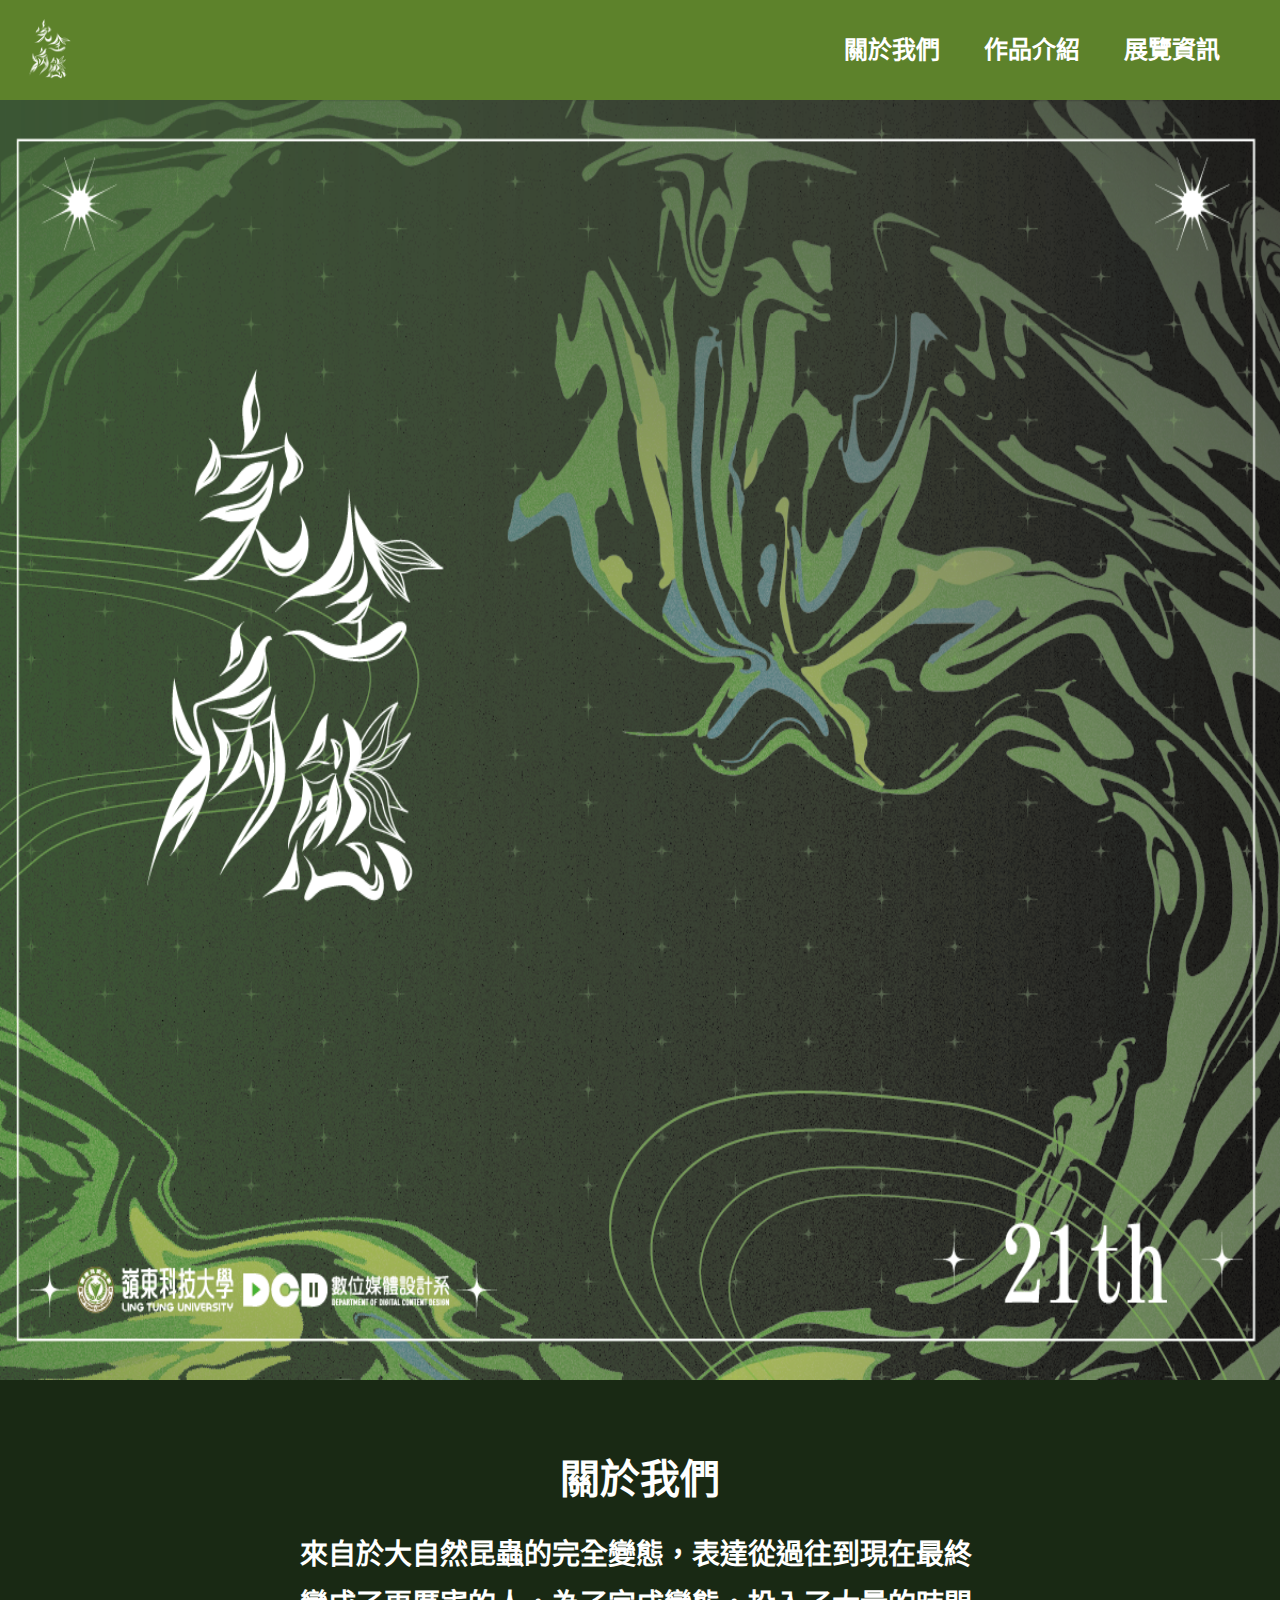
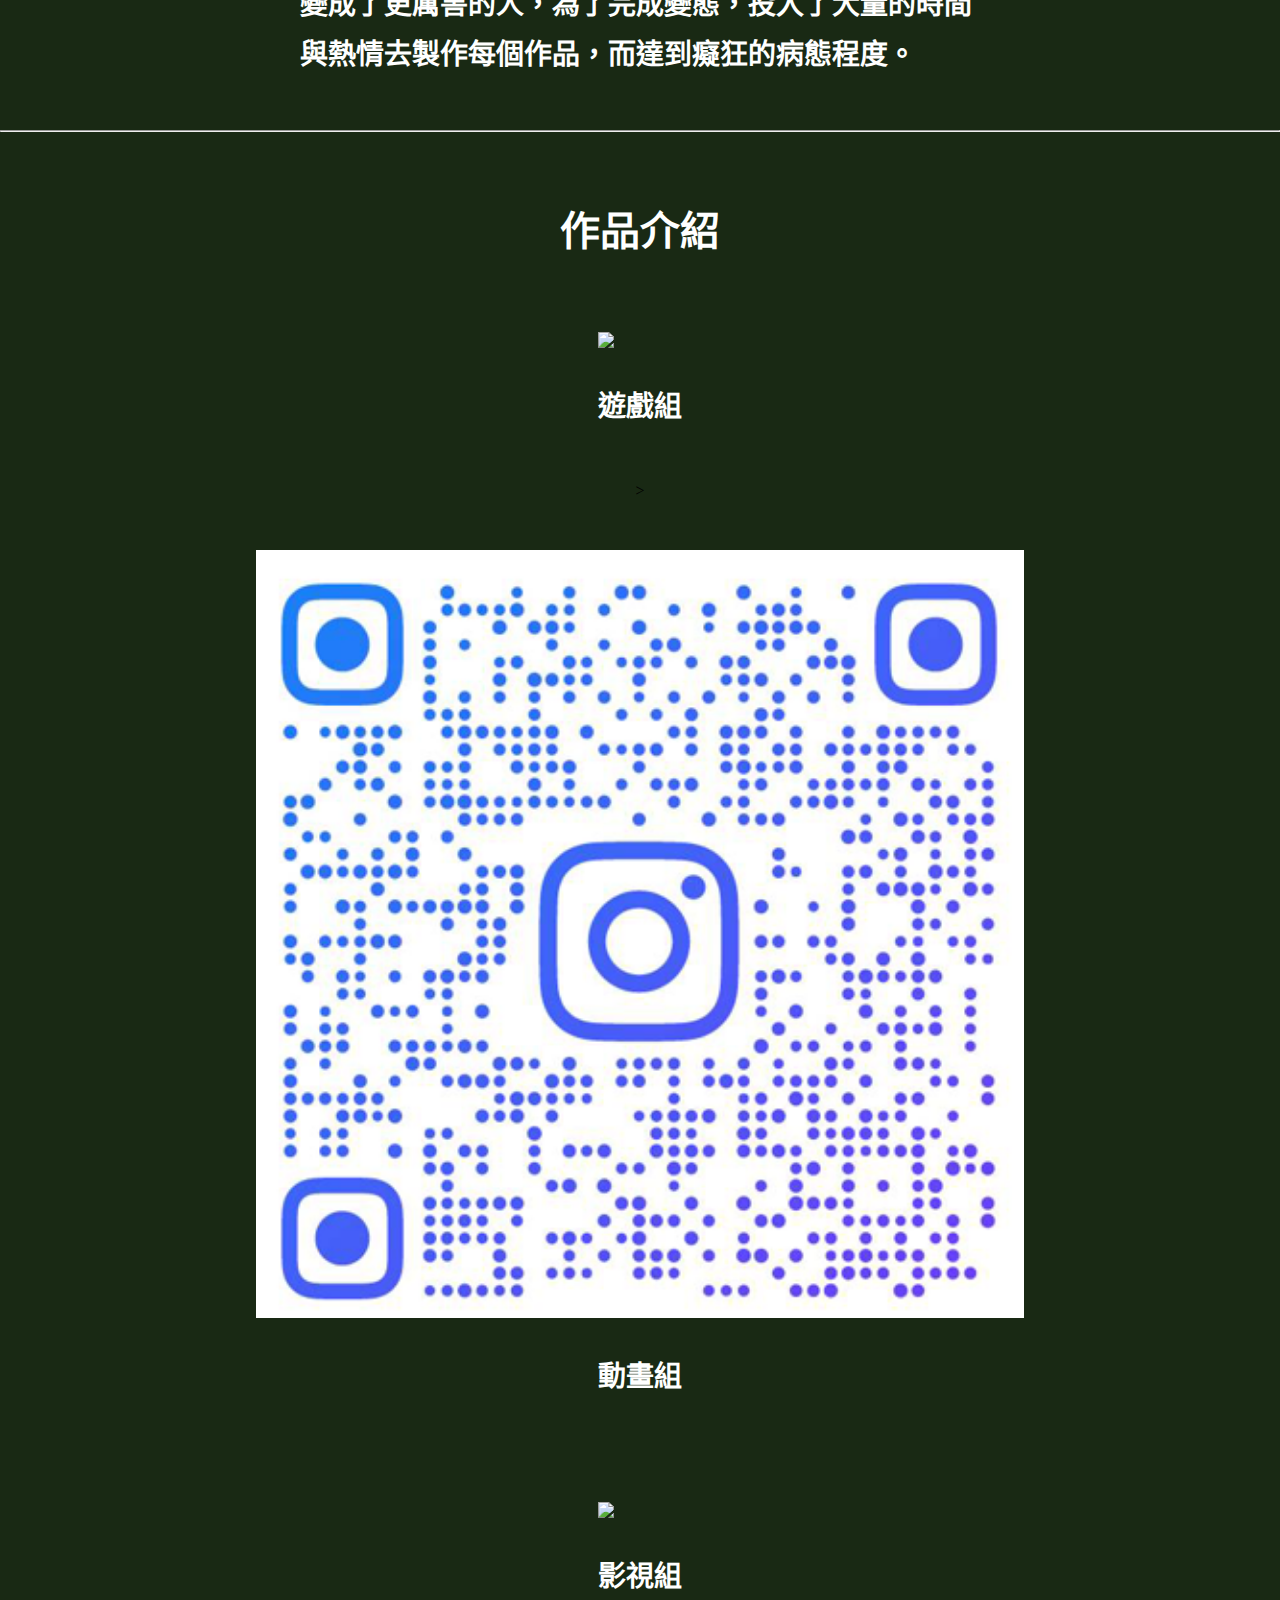
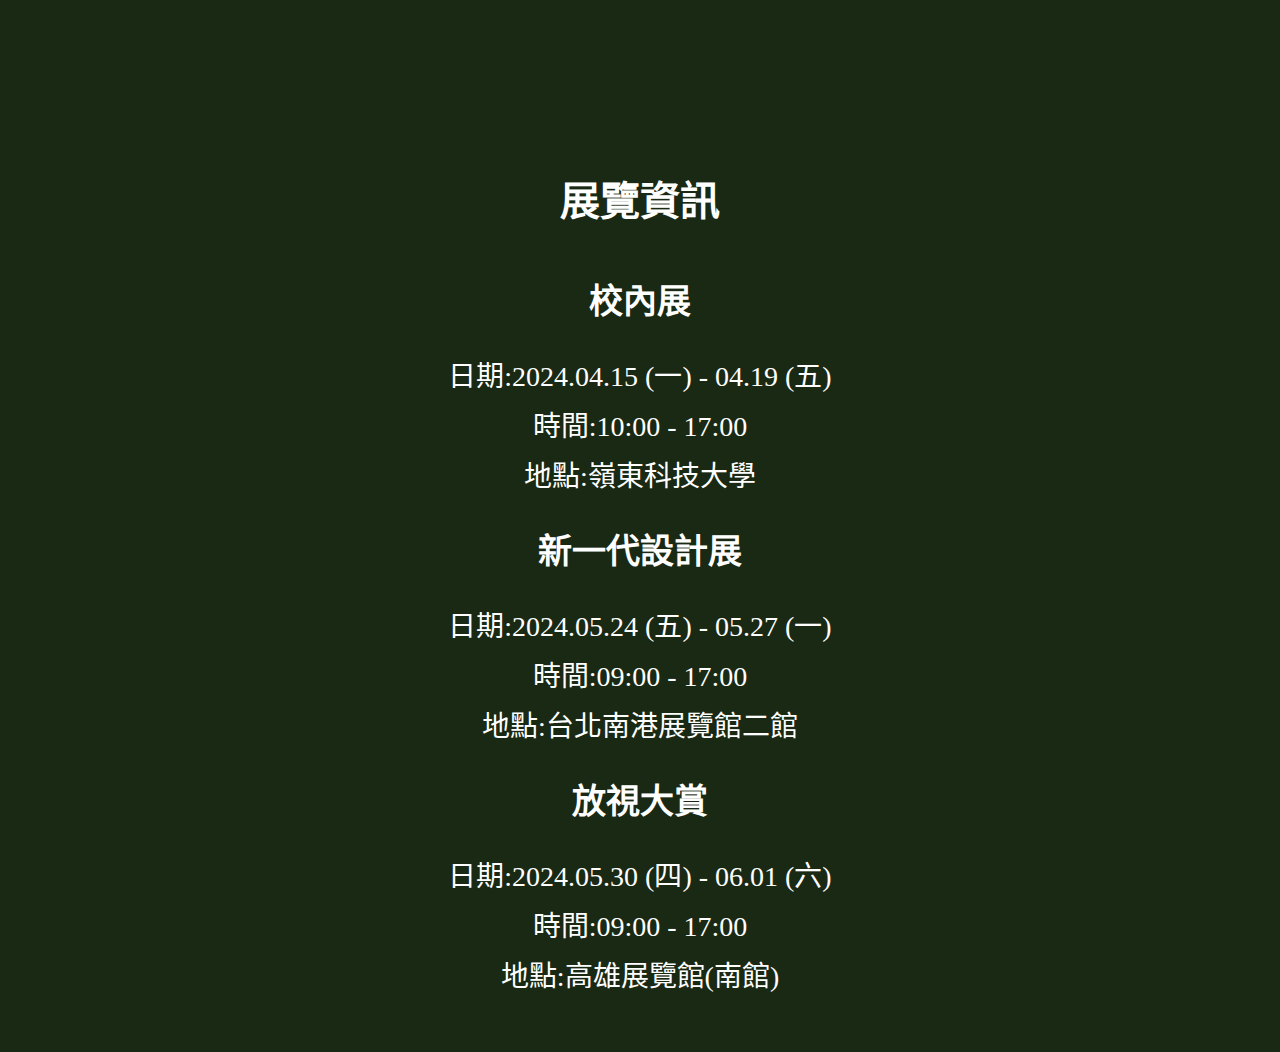
==== index.html @ 4c822177 "Add files via upload" ====
<!DOCTYPE html>
<html lang="zh-TW">
<head>
    <meta charset="UTF-8">
    <meta name="viewport" content="width=device-width, initial-scale=1.0">
    <title>完全病態</title>
    <link rel="stylesheet" href="style.css">
</head>

<body>
    <header>
        <button class="menu">&#9776;</button>
    <h1><img src="image/LOGO.png"></h1>
    <ul>
        <li><a href="#"><b>關於我們</b></a></li>
        <li><a href="#"><b>作品介紹</b></a></li>
        <li><a href="#"><b>展覽資訊</b></a></li>
    </ul>
    </header>

    <main>  
    <div class="title"></div>

    <section class="about">
    <h2>關於我們</h2>
    <p><b>來自於大自然昆蟲的完全變態，表達從過往到現在最終變成了更厲害的人，為了完成變態，投入了大量的時間與熱情去製作每個作品，而達到癡狂的病態程度。</b></p>
    </section>

    <hr/>

    <section class="portfolio">
        <h2>作品介紹</h2>
        <div>
            <img src="image/遊戲組/遊戲組-ㄨㄚˊ-水之旅/主視覺.png" width="768" />
            <p><b>遊戲組</b></p>
        </div>>
        
        <div>
            <img src="image/動畫組/動畫組-圓-線Klein/QR.png" width="768"/>
            <p><b>動畫組</b></p>
        </div>
       
        <div>
            <img src="image/影視組/影視組 離別沒有吉時/海報.jpg" width="768"/>
            <p><b>影視組</b></p>
        </div>
    </section>
<!--
    <section class="game">
        <h3>遊戲組</h3>

        <section>
        <img src="" width="768" alt="水之旅"/>

            <p><b>水除了以氣體形式存在於大氣中，液體和固體形式占據了地面70-75%的組成部分，水也是任何有生命的生物或植物所需要的重要資源，並且型態千變萬化，能變成氣態、液態、固態，而我們從中發現遊戲的發想。</b></p>

            <p><b>指導老師：劉欽豪老師</b></p>
            <p><b>團隊成員：</b></p>
            <p><b>組長：林亭萱（企劃）</b></p>
            <p><b>組員：黃珮芳（主美術）、林玉茹（副美術）、施旻翰（企劃）、劉彥廷（主程式）、葉佳彥（副程式）</b></p>

        </section>
            
        <section>
            <img src="" width="768" alt="TraceBack"/>

            <p><b>急診室醫生在某天意外死亡，靈魂來到了冥府，在看到冥府不成文的規定後打算和小精靈一同造反，天王們利用聲望之力幻化成痛苦記憶裡的主謀來與他戰鬥，在這期間見證了他戰勝生前令他痛苦的回憶，一步一步成為音樂神。</b></p>

            <p><b>指導老師：巫俊采老師</b></p>
            <p><b>團隊成員：</b></p>
            <p><b>組長：李芝璇（選單程式、劇情撰寫）</b></p>
            <p><b>組員：張馨予（關卡程式）、江欣諭（角色美術、動畫分鏡、劇情修改）、許博雯（UI 設計、場景設計）、陳佳禎（LOGO、動畫分鏡、漫畫設計）、黃冠綸（音樂發想與設計）</b></p>
        </section>
        <section>
            <img src="" width="768" alt="STAR DRIFT"/>

            <p><b>古神在預言了天幻星系將與裂空星系相遇並碰撞結合，為此派遣星星使者各鎮守三顆形成氣泡雲的寶石。然而，預言之日來臨時，一股來自裂空星系的未知力量導致計畫脫軌，寶石失散各地，造成氣泡雲瓦解，天幻星系暴露在無法適應的暗射線下，生態受到汙染及影響，而背負使命的法瑪，開始了探索的旅程。</b></p>

            <p><b>指導老師：吳柏瀧老師</b></p>
            <p><b>團隊成員：</b></p>
            <p><b>組長：游婷翊（企劃）</b></p>
            <p><b>組員：康庭維（美術）、袁宜茜（主程式）、洪語襄（副程式）、陳建璋（音樂）、賴哲弘（動畫）</b></p>
        </section>

        <section>
            <img src="" width="768" alt="淨旅"/>

            <p><b>地球在經歷數個文明毀滅後，擁有與靈和大自然緊繫的「傾聽者」誕生了，因能感知到舊時代遺留的徬徨靈魂，背負起引導生命回到該有軌道的使命，他們將踏上圓滿未完心願的旅程。</b></p>

            <p><b>指導老師：吳柏瀧老師</b></p>
            <p><b>團隊成員：</b></p>
            <p><b>組長：林喨瑩（企劃、副程式）</b></p>
            <p><b>組員：邱郁婷（主美術）、林婉茜（副美術）、徐卉菱（主程式）、王虹惟（美術）、陸子欣（美術）</b></p>
        </section>

        <section>
            <img src="" width="768" alt="絕種危機"/>

            <p><b>《絕種危機》以VR為載體讓，您身臨其境地成為一位台灣保育員。穿越台灣的原始森林，追蹤野放的黑熊、解救動物、清除陷阱。在挑戰中體會野生動物的生存之旅，用相機紀錄動物，希望能激發玩家為野生動物出一份心力。</b></p>

            <p><b>指導老師：巫俊采老師</b></p>
            <p><b>團隊成員：</b></p>
            <p><b>組長：蔡佩妤（企劃）</b></p>
            <p><b>組員：郭岱昀（3D動畫建模）、楊士弦（3D動畫建模）賴冠佐（2D美術）、張育誠（程式）、楊珮瑄（光影聲音效果）</b></p>          
        </section>

        <section>
            <img src="" width="768" alt="我要成為頂級冒險者"/>

            <p><b>人與魔物共同生存在這充滿魔法和冒險的世界中，而一位新手冒險者──保羅正朝著頂級冒險者的目標前進！一路上他將邂逅各種夥伴，是敵？是友？只要你也有一顆熱衷冒險的心，就加入我們吧！</b></p>

            <p><b>指導老師：吳柏瀧老師</b></p>
            <p><b>團隊成員：</b></p>
            <p><b>林子揚、曾鈞鴻、楊凱、莊俊彥、黃筱瑄</b></p>  
        </section>

        <section>
            <img src="" width="768" alt="魔靈騎士"/>

            <p><b>以大量擊殺小怪養成角色的玩法用我們的橫向2D像素風格來呈現，讓玩家享受爽快割草的感覺。</b></p>

            <p><b>指導老師：巫俊采老師</b></p>
            <p><b>團隊成員：</b></p>
            <p><b>林劭儒、蔡欣妤、陳珮珊、陳昱辰、鄭敬諺</b></p>  
        </section>

        <section>
            <img src="" width="768" alt="夢魘綠野"/>

            <p><b>桃樂絲與她的夥伴們歷經了千辛萬苦，互相扶持與鼓勵，收穫了辛苦的汗水與寶貴的友誼。但萬一翡翠城的法師是個騙徒？願望的黃金路成為無盡循環，充滿回憶的地方成為相殘的主戰場。誰能親手得到最後的願望？誰又會死於曾經的同伴之手？</b></p>

            <p><b>指導老師：彭慶東老師</b></p>
            <p><b>團隊成員：</b></p>
            <p><b>詹晴雯、吳靜怡、王翔雲、吳馨庭、王靖喬、吳悅菱</b></p>  
        </section>

        <section>
            <img src="" width="768" alt="Cat Dungeon"/>

            <p><b>以貓咪為主角，地下城為故事背景的Boss Rush遊戲。</b></p>

            <p><b>指導老師：吳柏瀧老師、蘇禧鑫老師</b></p>
            <p><b>團隊成員：</b></p>
            <p><b>組長：賴彩浠</b></p>  
            <p><b>組員：蔡宜蓁、楊硯勻</b></p>
        </section>

        <section>
            <img src="" width="768" alt="流星"/>

            <p><b>你將扮演一個暱稱星河的有名直播主，結束直播出門買宵夜時卻在路上失去了意識。醒來就到了一個跟自己的房間很相似的地方，你出了房間後發現這是一個無人的大宅。但他的主人只是暫時不在，你需要在主人回來前找到方法逃出，不然 ...... 會發生什麼呢？</b></p>

            <p><b>指導老師：吳柏瀧老師</b></p>
            <p><b>團隊成員：</b></p>
            <p><b>鄭雨晏、張之凡、廖育萱、陳盈慈、劉佾函、花思羽</b></p>
        </section>
    </section>

    <section class="animation">
        <h3>動畫組</h3>

        <section>
            <img src="" width="768" alt="Play again?"/>

            <p><b>在現代，許多人都沈迷於網路，人們大多會選擇用網路上的美好，來逃避在現實中的痛苦。我們創作這故事目的是想表達為何人會網路成癮？以及讓觀眾們想想如果自己是主角們其中㇐人的話，會選擇留在網路世界上嗎？還是會選擇回去面對現實？</b></p>
 
            <p><b>指導老師：吳崇榮老師</b></p>
            <p><b>團隊成員：</b></p>
            <p><b>組長：宋怡萱</b></p>
            <p><b>組員：閻景頤、張琇婷、陳卉祐、周思萍、葉佩宣</b></p>   
        </section>

        <section>
            <img src="" width="768" alt="星與雨的奇蹟之夜"/>
        </section>
        <section>
            <img src="" width="768" alt="線"/>

            <p><b>極致追求駕馭某件事情到達極限、到達極致，或者是被極端化的性質或狀態，不然就是極端的措施或主見以極簡抽象表達物體最原始之線條。動畫也能用另外的形式表達藝術，不再是拘束於劇情說故事，畫風也能呈現故事，專注於創造主題核心身分。</b></p>

            <p><b>指導老師：劉欽豪老師</b></p>
            <p><b>團隊成員：</b></p>
            <p><b>組長：連宇陽</b></p>
            <p><b>組員：夏昱羚、謝凱婷、蔡欣妤、何怡萱</b></p>
        </section>

        <section>
            <img src="" width="768" alt="囚偶"/>

            <p><b>有好歉 have well and sorry先求有 再求好 最後再道歉</b></p>
 
            <p><b>指導老師：楊欣儒老師</b></p>
            <p><b>團隊成員：</b></p>
            <p><b>張嘉云、林宸卉、章芯誼、陳志佑</b></p>
        </section>

        <section>
            <img src="" width="768" alt="紅心馬戲團"/>

            <p><b>《紅心馬戲團》敘述卡蘿初次表演失敗，卻透過神秘VR眼鏡找回勇氣，重返馬戲團舞台。她在虛擬世界中克服內心的恐懼，完成高難度的表演，最終發現紅心兔竟是她自己。這感動人心的故事描繪了勇氣、自信和追夢的旅程。</b></p>
  
            <p><b>指導老師：陳子雲老師</b></p>
            <p><b>團隊成員：</b></p>
            <p><b>黃新惠、黃芫慧、黃玟瑞、林宜臻、陳予捷、劉品萱</b></p>   
        </section>
        
        <section>
            <img src="" width="768" alt="FLOAT"/>

            <p><b>浮動的夢想，可以是指引也可以是牽絆。當那名為夢想的氣球突破天際時，安全降落與灑脫翱翔卻成了人生中重大的選擇題。</b></p>

            <p><b>指導老師：吳崇榮老師</b></p>
            <p><b>團隊成員：</b></p>
            <p><b>組長：賴品綸</b></p>
            <p><b>組員：林詩雅、陳佳霈、李芯绮、王偉宸、蔡佳珉</b></p>   
        </section>

        <section>
            <img src="" width="768" alt="RE_PLACE"/>

            <p><b>我們是吉飛狗跳動畫工作室吉娃娃代表永不畏懼故事描繪出家庭暴力中，仿生人試圖插手幫助人類，但未成功而釀出災難，最終卻因非人類的身分，而被大眾誤會為事件主導者探討如家庭暴力、人工智慧倫理、人類情感等主題。</b></p>
  
            <p><b>指導老師：廖偉智老師</b></p>
            <p><b>團隊成員：</b></p>
            <p><b>陳品妘、李家誠、張景翔、謝佳鴻、張子謙</b></p>   
        </section>

        <section>
            <img src="" width="768" alt="夜朦朧"/>

            <p><b>心思細膩敏感的少女，因為家庭頻繁爭吵變得孤癖，害怕與人交流也害怕對他人造成困擾越來越常放空思緒及厭惡自己，沒有人可傾訴卻壓抑的她只有一隻自己看得到的小兔子無聲陪伴，某天在情緒累積下終於承受不住了……</b></p>

            <p><b>指導老師：黃冠瑋老師</b></p>
            <p><b>團隊成員：</b></p>
            <p><b>組長：洪玉婷</b></p>
            <p><b>組員：李蒨蓉、蔡嘉芸</b></p>   
        </section>

        <section>
            <img src="" width="768" alt="願之神社"/>

            <p><b>這次專題中我們創造了一個屬於我們自己的虛擬角色名叫「新輝」，我們會將新輝的背景故事以3D動畫的方式呈現，也會在youtube平台上開設直播，如果有興趣也歡迎追蹤我們的IG與yt。</b></p>
 
            <p><b>指導老師：周玄祥老師、廖偉智老師</b></p>
            <p><b>團隊成員：</b></p>
            <p><b>賴姵蓉、賴癸坊、郭乃瑜、蕭翔逸、林庭煒</b></p>   
        </section>
    </section>

    <section class="movie">
        <h3>影視組</h3>

        <section>
            <img src="" width="768" alt="離別沒有吉時"/>

            <p><b>明清久違的回老家辦事，家人卻對明清不理不睬，好似根本看不見明清；疑惑中的明清這才發現家中正在舉辦自己的葬禮......明清會說些什麼?在離開前還能做點什麼?又該怎麼做才算是好好的說再見呢？</b></p>
  
            <p><b>指導老師：洪瑞陽老師</b></p>
            <p><b>團隊成員：</b></p>
            <p><b>黎九麟（導演）、王莉庭（製片）、盧柏廷（攝影）、魏子翰（燈光）、蔡沛凌（美術）、鄭羽芹（剪輯）</b></p>
        </section>

        <section>
            <img src="" width="768" alt="記憶謊言"/>

            <p><b>人的記憶如謊言般諷刺，隨時都能夠被他人的幾句話而被竄改，夢境也是，你所看到的夢境，真的是實的?還是 一切都是虛構?</b></p>
  
            <p><b>指導老師：林世勇老師</b></p>
            <p><b>團隊成員：</b></p>
            <p><b>莊翌柔（導演）、林玟嫺（總製片）、吳貴彬（燈光）、邢宸宇（美術）、樊嘉寶（剪接，現場製片）</b></p>
        </section>

        <section>
            <img src="" width="768" alt="泥沼"/>

            <p><b>主角瑞銘在面臨到自己的阿嬤被詐騙後，不理解的他為了幫阿嬤善後，意外的加入到一份高薪的工作，但隨著工作的深入，卻發現這份工作與家裡的狀況好像似曾相似...</b></p>

            <p><b>指導老師：洪瑞陽老師</b></p>
            <p><b>團隊成員：</b></p>
            <p><b>黃登緯（導演）、林俊憲（場記）、周宜楹（製片）、陳宜萱（製片助理）</b></p>
        </section>

        <section>
            <img src="" width="768" alt="逃避的爛人"/>

            <p><b>大家都有遇過爛人吧？身邊都有那幾顆老鼠屎，最可惡的是還沒辦法拿他們怎樣，因為他們總是避著問題不談，正大光明地生活著。正因為組上真的發生過這種鳥事，決定做一首mv來好好譴責這種「逃避的爛人」，也誠摯地歡迎大家一起跟我們狂歡！</b></p>

            <p><b>指導老師：林世勇老師</b></p>
            <p><b>團隊成員：</b></p>
            <p><b>高雅鈊（企劃、導演、剪輯調光後製）、高京翎（總務、妝髮接洽、服裝設計、粉專經營）、黃筱菁（總務、海報logo設計、周邊設計）、劉芫菁（字幕特效）、楊賀麟（編舞、廠商接洽、周邊設計）、徐凡崴（字幕特效）</b></p>
        </section>

        <section>
            <img src="" width="768" alt="懷戀"/>

            <p><b>過去是如此令人著迷，有人懷念過去，為了留下回憶，”舊物”產業也油然而生。本片採訪從事舊物相關產業的人，聚焦於他們從收藏到今日他們的事業，也同時簡要介紹跳蚤市場與舊物市集的故事。</b></p>
 
            <p><b>指導老師：靳鐵章老師</b></p>
            <p><b>團隊成員：</b></p>
            <p><b>尹修倫:總體製作(訪剛、攝影、剪輯等)</b></p>
        </section>

        <section>
            <img src="" width="768" alt="好想"/>

            <p><b>在相同的臉上，有著不曾相似的風霜。 是否，訴說著相逢何必曾相識？ 好想，因為未曾有過這樣般的悸動 總是，浪打空城寂寞回 何必，月光照應單影相對 只好，黎明再相見。</b></p>
 
            <p><b>指導老師：黃冠瑋老師</b></p>
            <p><b>團隊成員：</b></p>
            <p><b>李建明（導演）、王晨蘐（製片）、賈宗緯（製片助理）、周孟澤（後製/現場場記、音樂設計）、許綵蘭（美術）</b></p>
        </section>
    
    </section>
-->
    <section class = "info">
    <h2>展覽資訊</h2>

    <div>
        <h3>校內展</h3>
        <p>日期:2024.04.15 (一) - 04.19 (五)</p>
        <p>時間:10:00 - 17:00</p>
        <p>地點:嶺東科技大學</p>
    </div>

    <div>
        <h3>新一代設計展</h3>
        <p>日期:2024.05.24 (五) - 05.27 (一)</p>
        <p>時間:09:00 - 17:00</p>
        <p>地點:台北南港展覽館二館</p>
    </div> 
    
    <div>
        <h3>放視大賞</h3>
        <p>日期:2024.05.30 (四) - 06.01 (六)</p>
        <p>時間:09:00 - 17:00</p>
        <p>地點:高雄展覽館(南館)</p>
    </div>


    </section>
    </main>

    <footer>

    </footer>
</body>
</html>
---- style.css ----
*{
    margin: 0;
}

header{
    background-color: rgb(93, 130, 43);
    height: 100px;
    width: 100%;
    position: fixed;
}
.menu{
    display: none;
}
h1{
    position: absolute;
    background-image: url(image/LOGO.png);
    background-size:contain;
    background-repeat: no-repeat;
    height: 100px;
    width: 100px;
    text-indent: -999px;
}
header ul{
    position: absolute;
    right: 40px;
    line-height: 100px;
}
header li{
    display: inline;
    margin: 20px;
    font-size: 24px;
}
/*導覽列的連結*/
header a{
    text-decoration: none;
}
/*所有文字*/
h2, h3, p , header b{
    color: white;
}
/*所有標題*/
h2, h3{
    display: flex;
    justify-content: center;
    line-height: 100px;
}
h2{
    font-size: 40px;
}
h3{
    font-size: 34px;
}
p{
    font-size: 28px;
    display: flex;
    justify-content: center;
    line-height: 50px;
}

main{
    background-color: rgb(25, 41, 20);
    padding: 100px 0px 0px 0px;
}
.title{
    width: 100%;
    height: 100vw;
    background-image: url(image/Title.png);
    background-repeat: no-repeat;
    background-size: 100% 100%;
}
.about, .portfolio, .portfolio div, .game, .animation, .movie, .info{
    padding: 50px 0px;
}
.about p{
    padding: 0px 300px;
}
.portfolio img{
    padding: 0px 0px 30px 0px; 
}

.game, .animation, .movie{
    padding: 0px 150px;
}
.game section, .animation section, .movie section, .portfolio{
    display: flex;
    flex-direction: column;
    align-items: center;
}

.game section, .animation section, .movie section{
    background-color: rgb(189, 189, 189);
    border-radius: 30px;
    padding: 30px;
    margin: 30px;
}
.game p, .animation p, .movie p{
    color: black;
}
.info div{
    display: flex;
    flex-direction: column;
    align-items: center;
}

@media screen and (max-width: 600px) {
   
    header{
        height: 80px;
    }
   
    .menu{
        display: inline;
        background-color: transparent;
        color: white;
        font-size: 35px;
        border: none;
        height: 80px;
        width: 180vw;
    }
    h1{
        height: 80px;
        width: 80px;
        top: -5px;
    }
    header ul{
        display: none;
    }
    h2{
        font-size: 32px;
    }
    h3{
        font-size: 26px;
    }
    p{
        font-size: 20px;
        line-height: 30px;
    }
    main{
        padding: 80px 0px 0px 0px;
    }
    .about p{
        padding: 0px 30px;
    }
    .portfolio img{
        width: 250px;
        padding: 0px 10px;   
    }
    .game, .animation, .movie{
        padding: 0px 10px;
    }
}
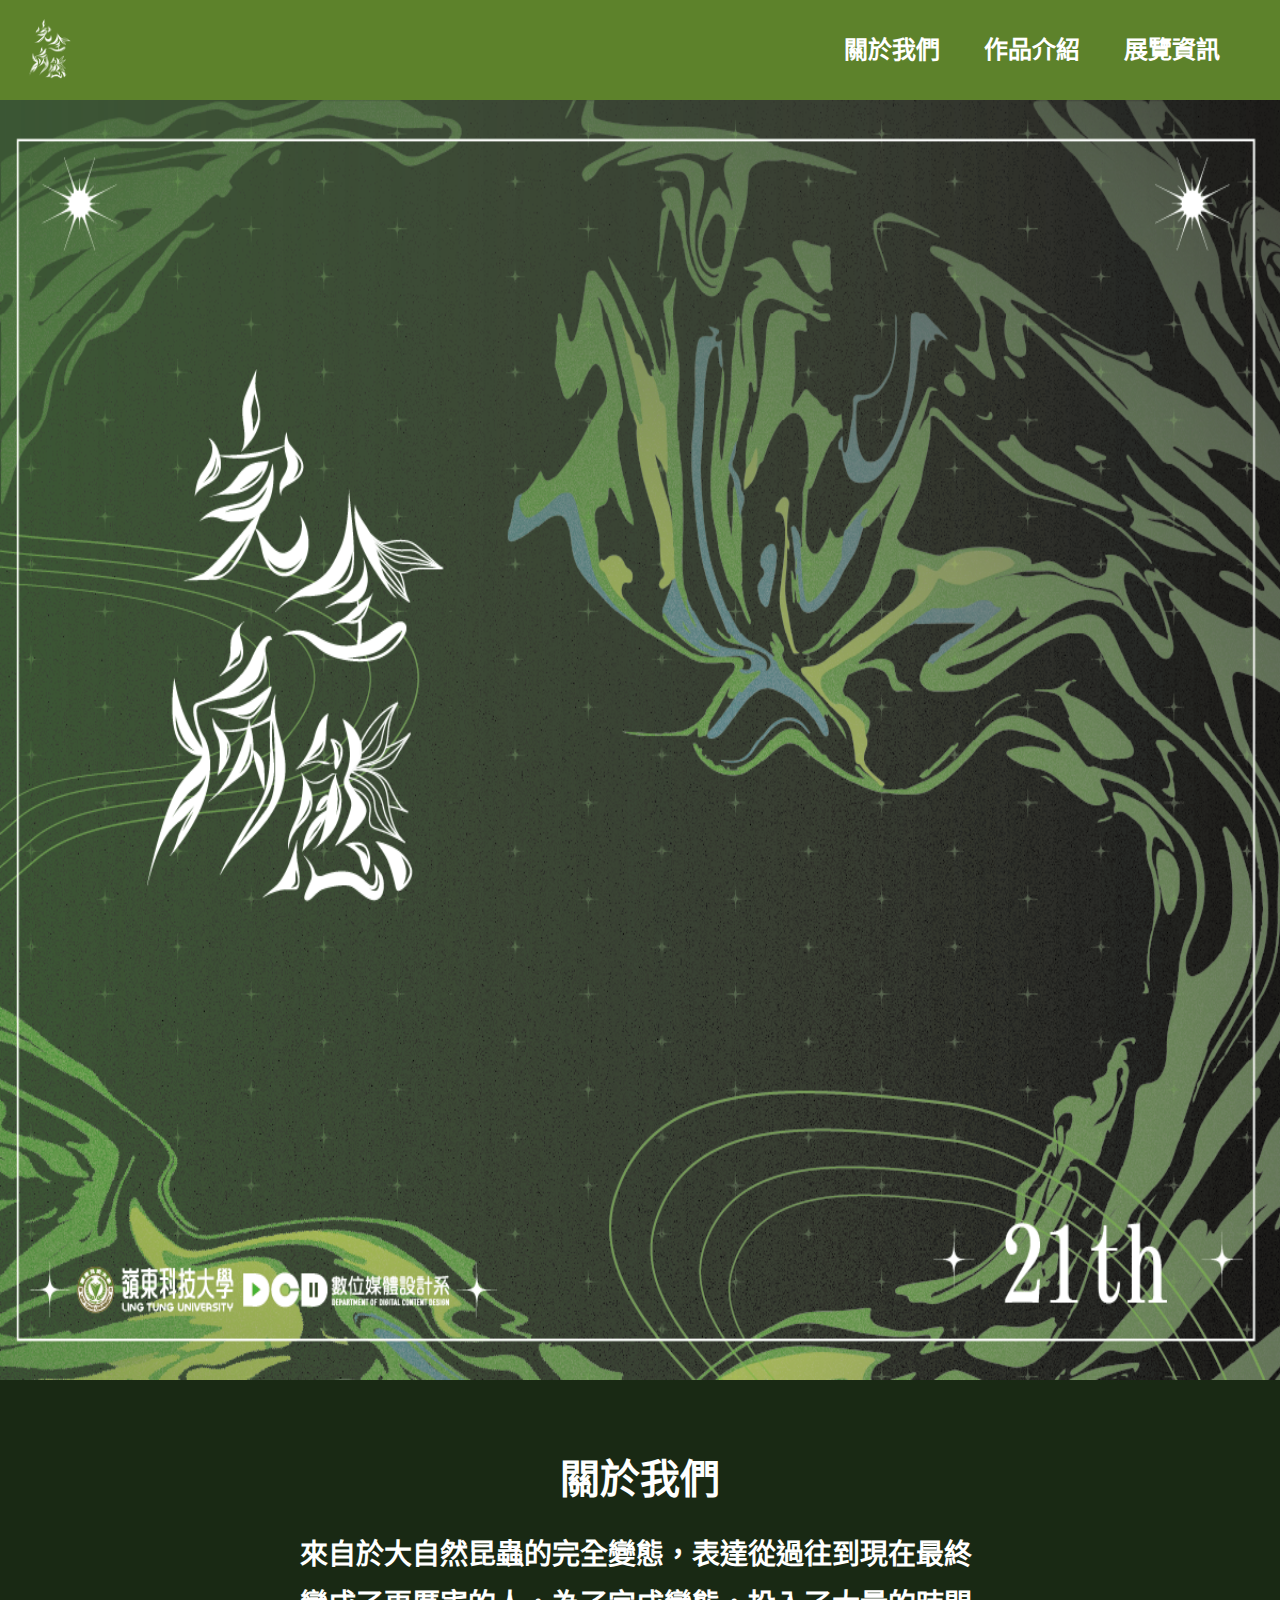
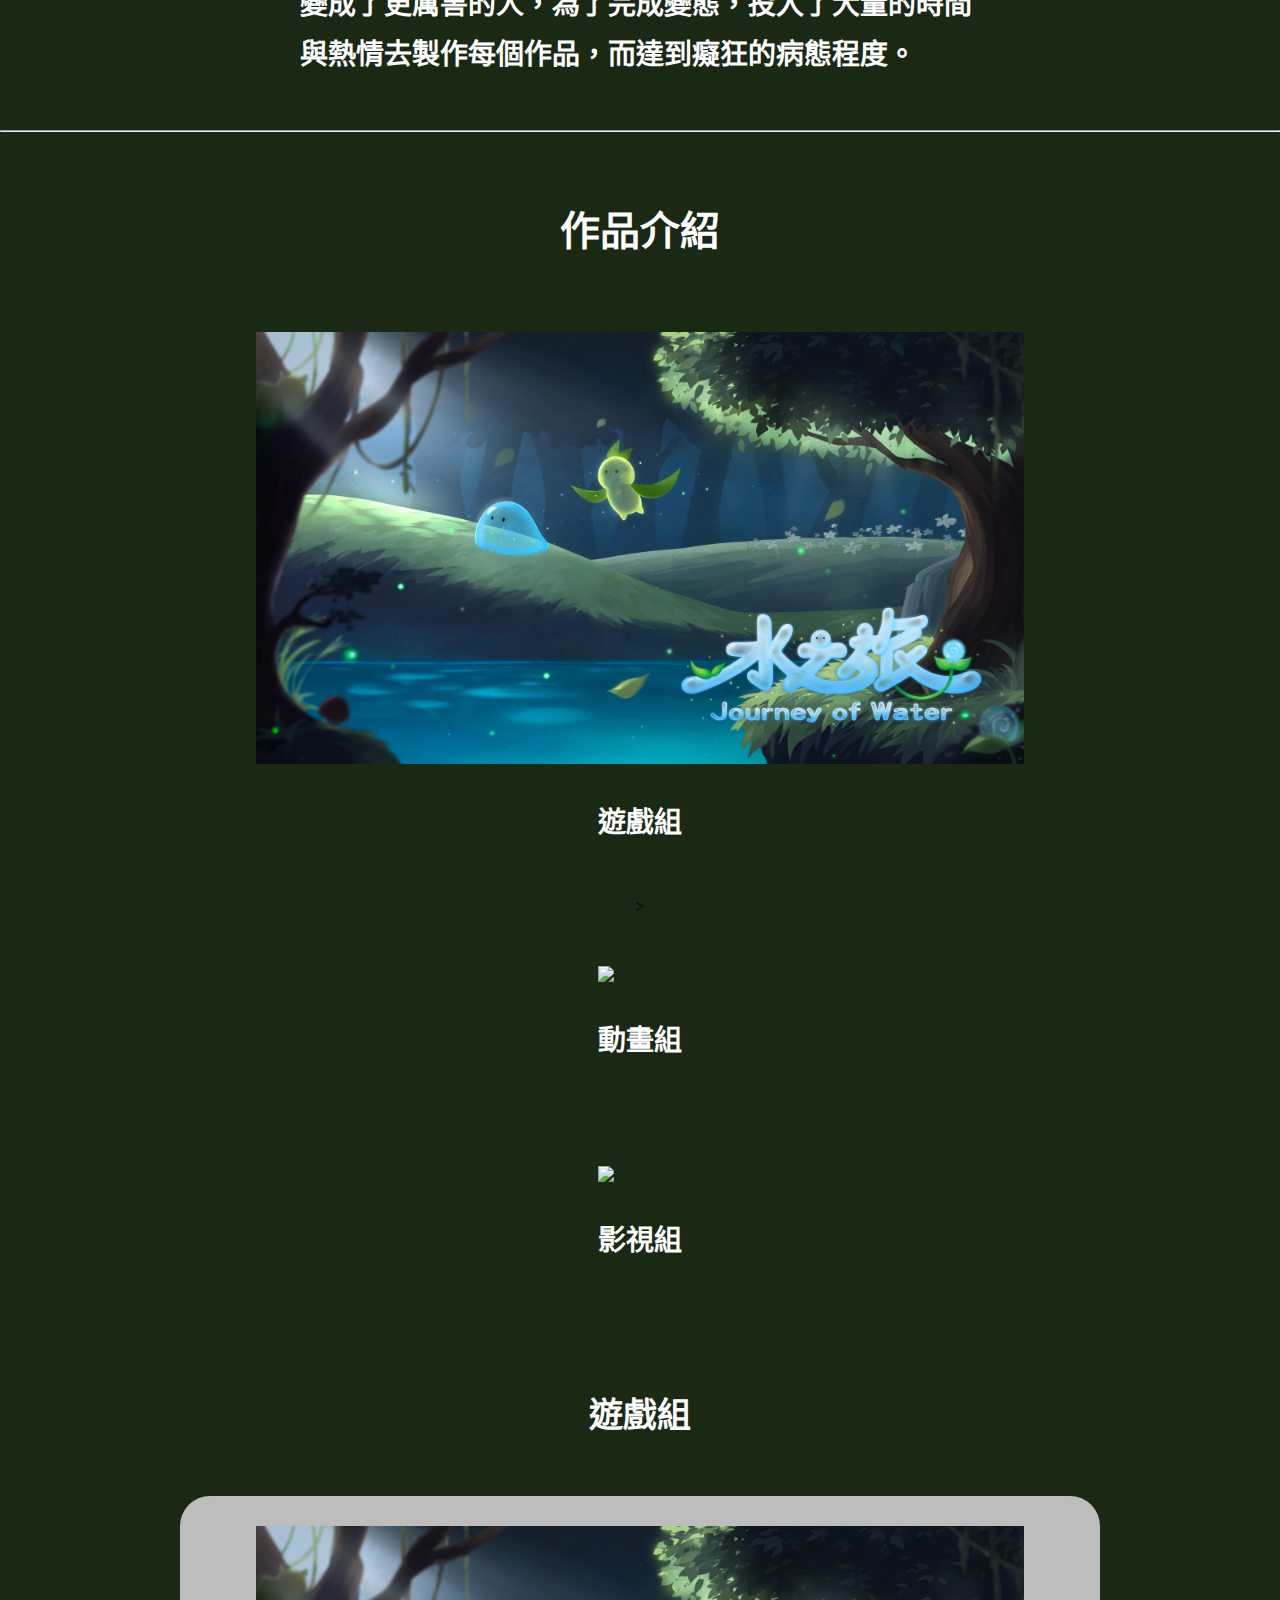
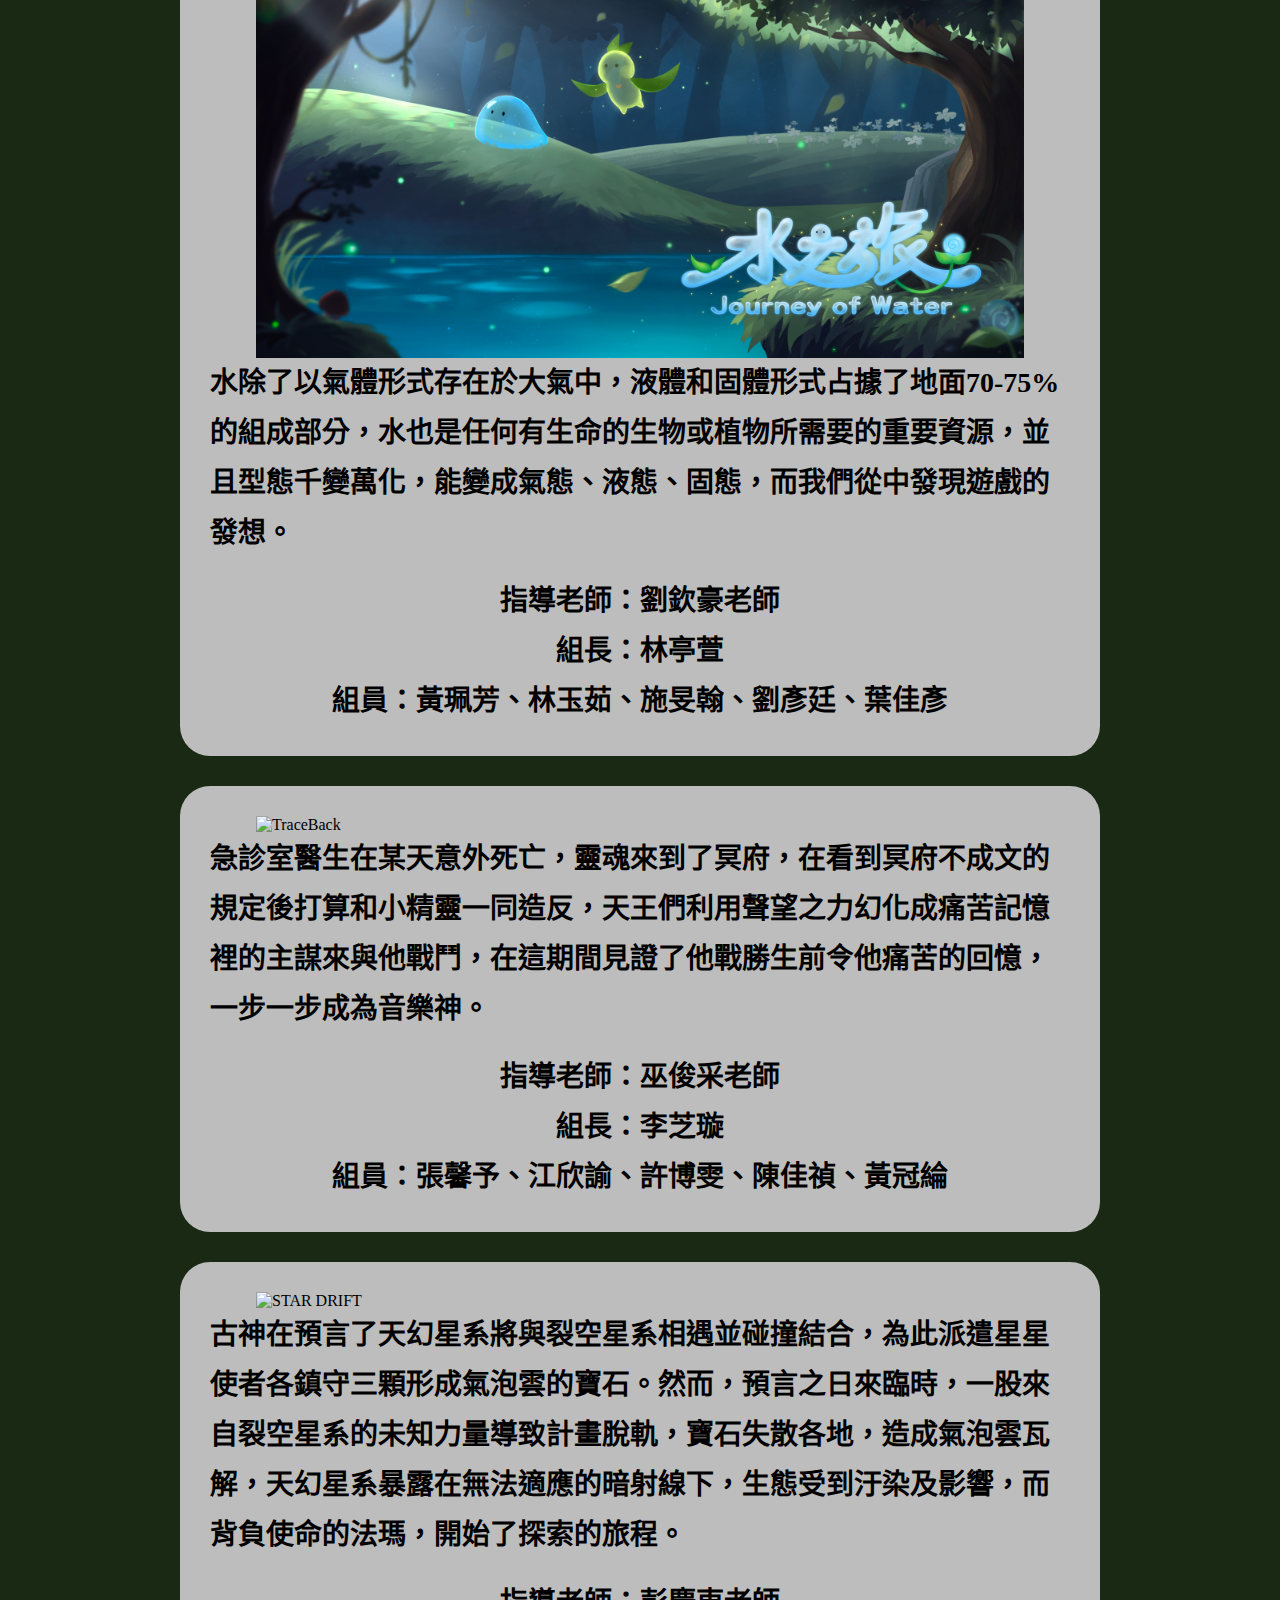
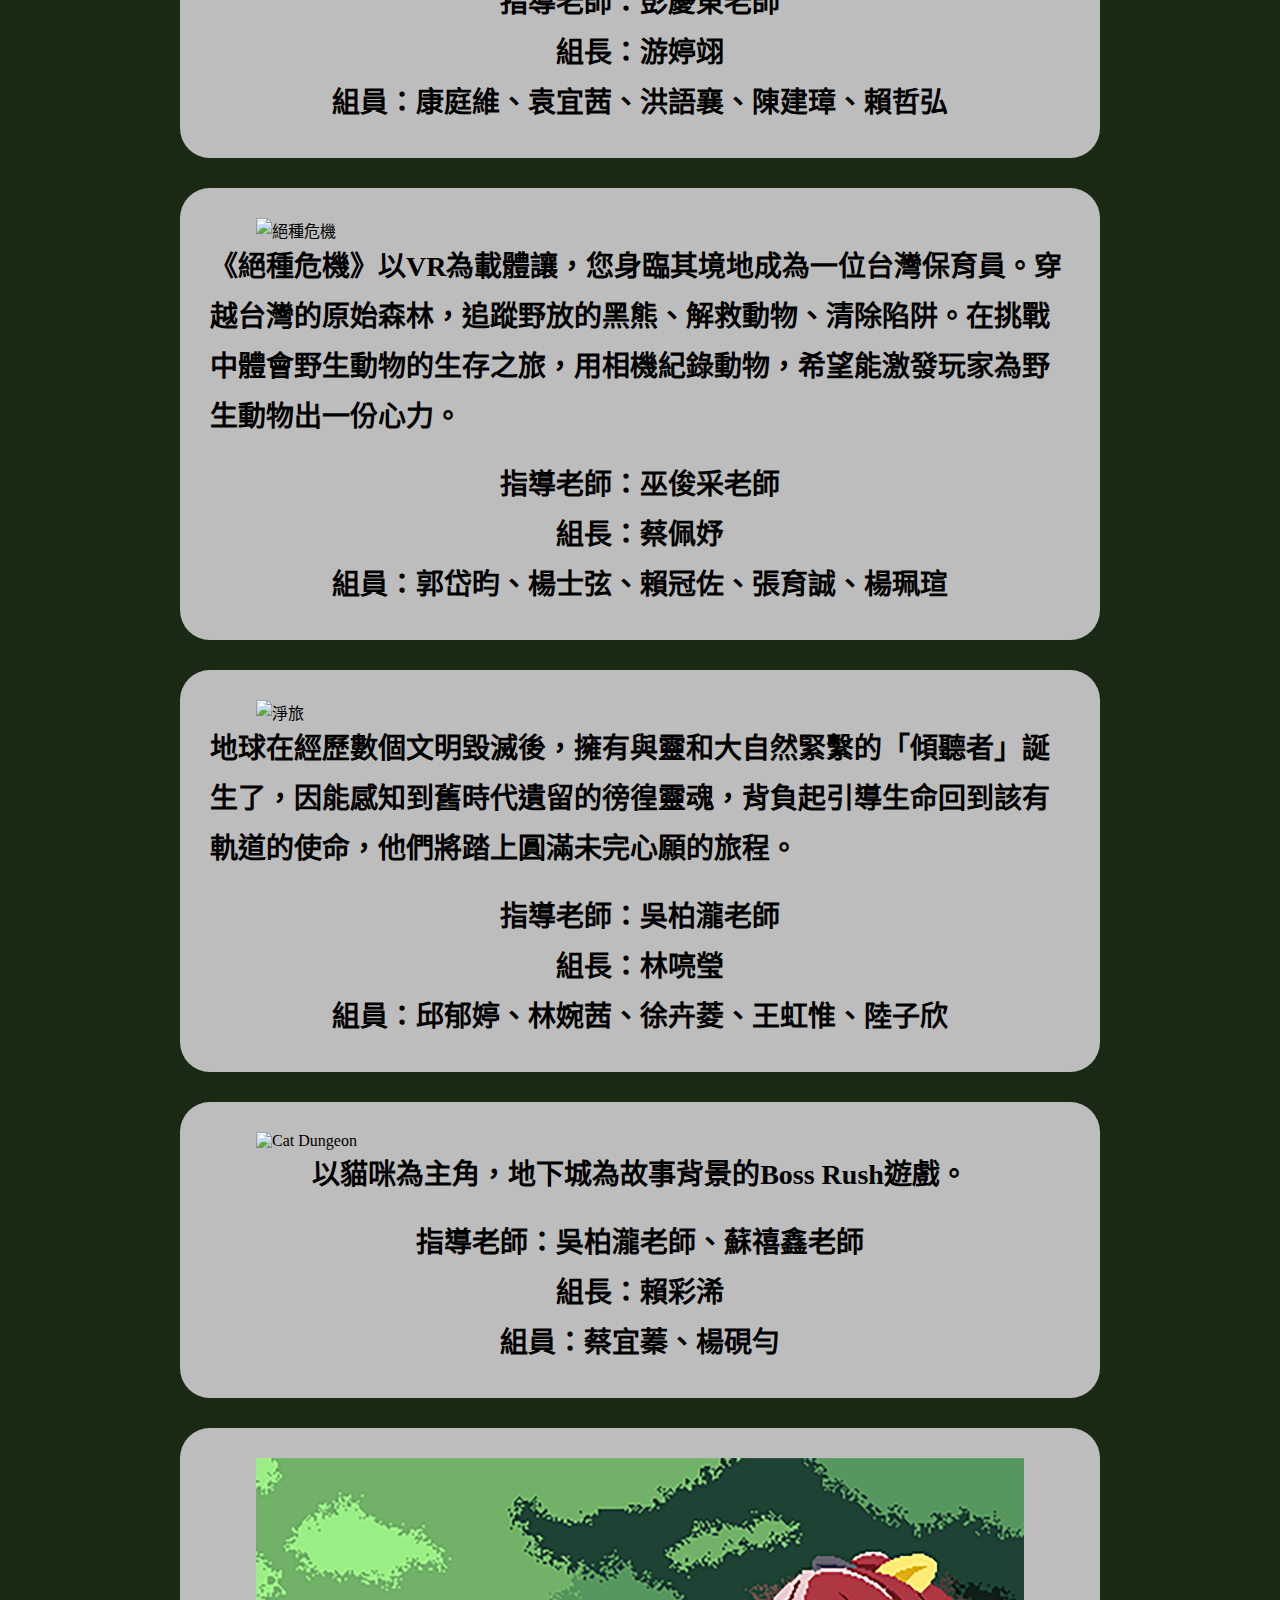
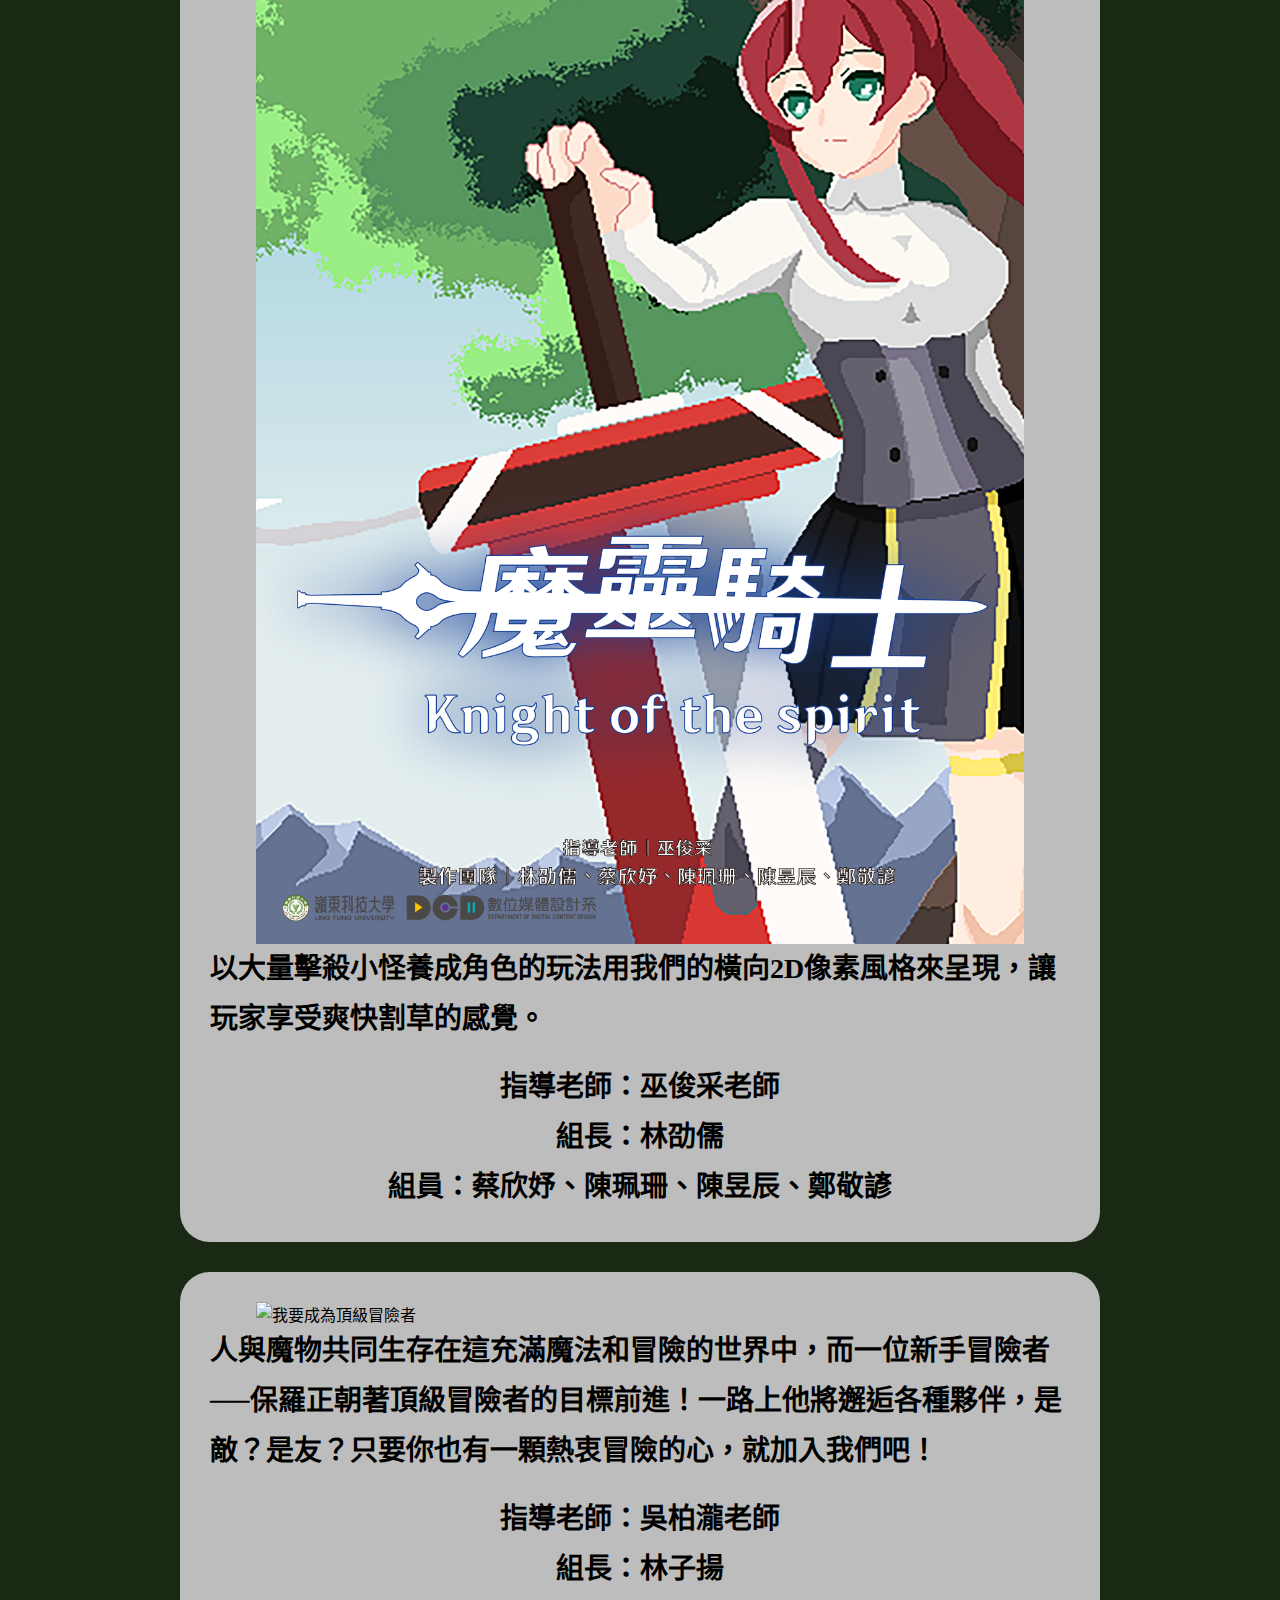
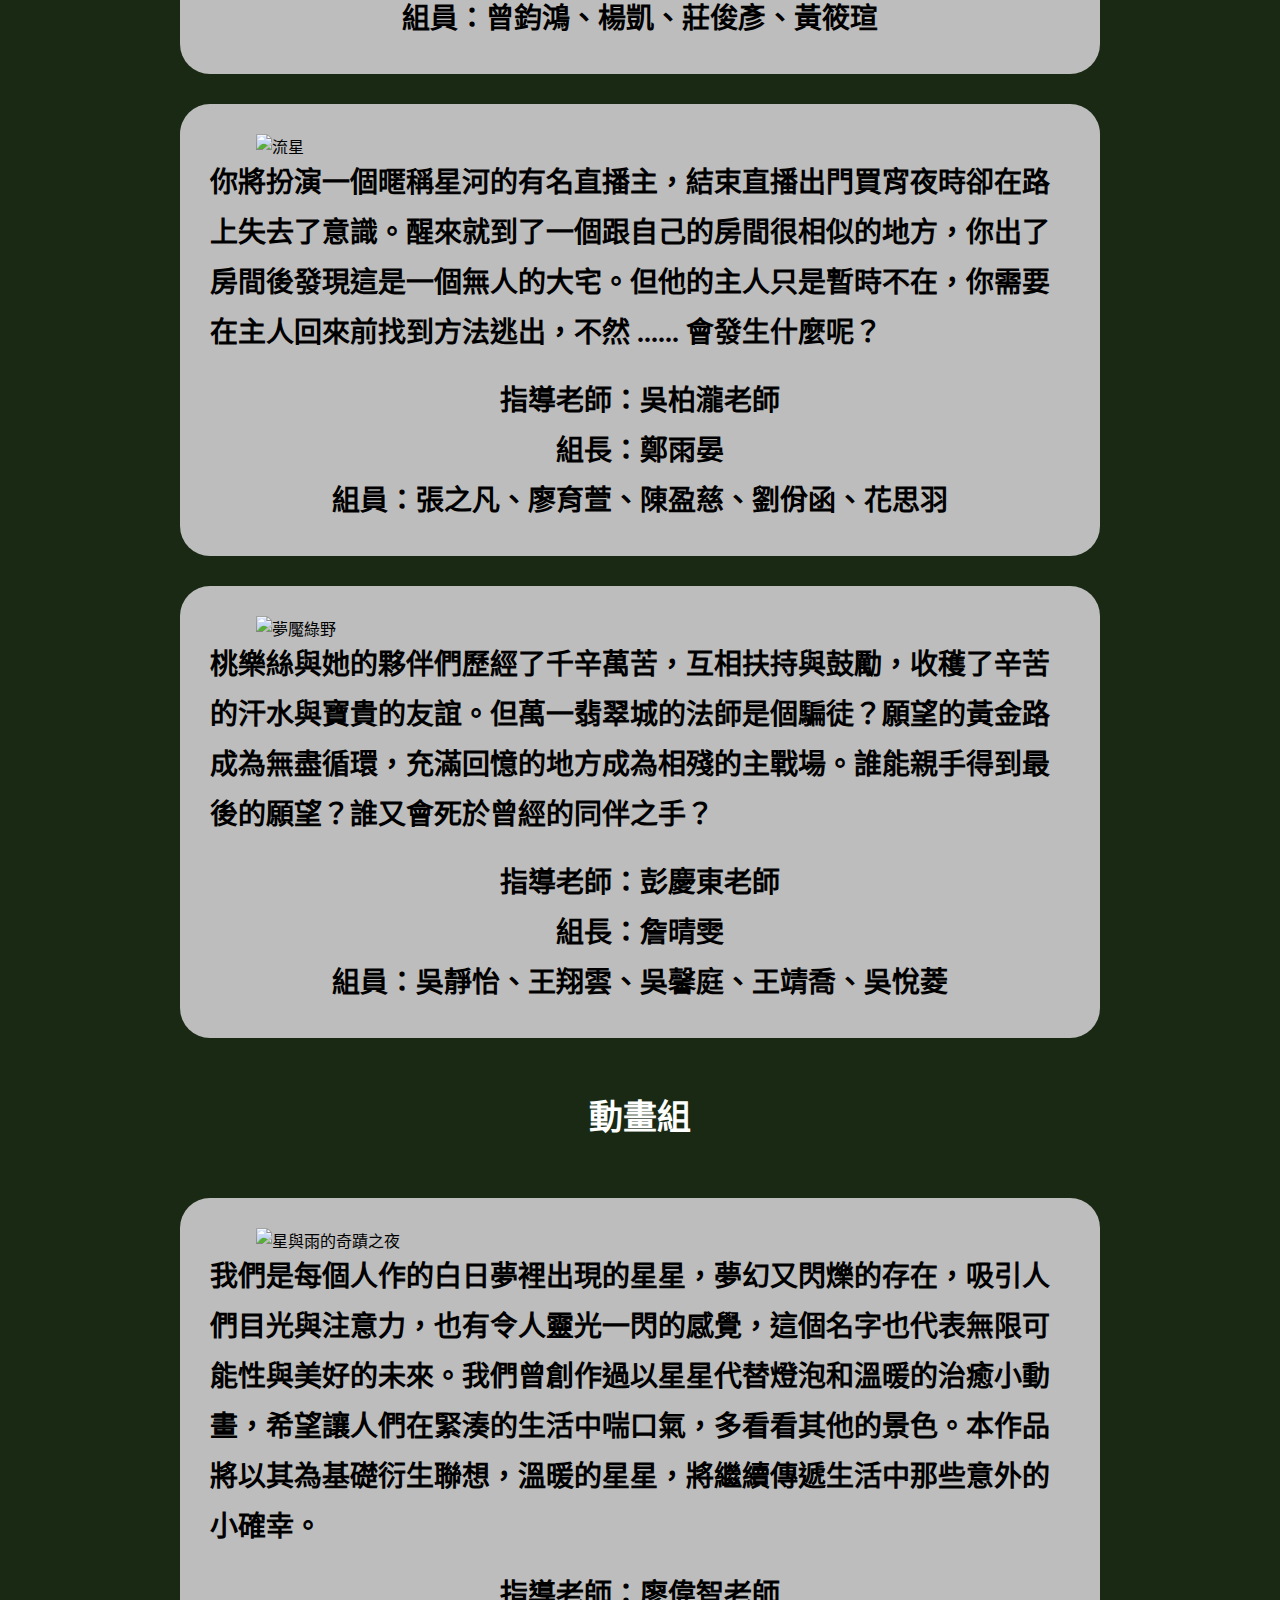
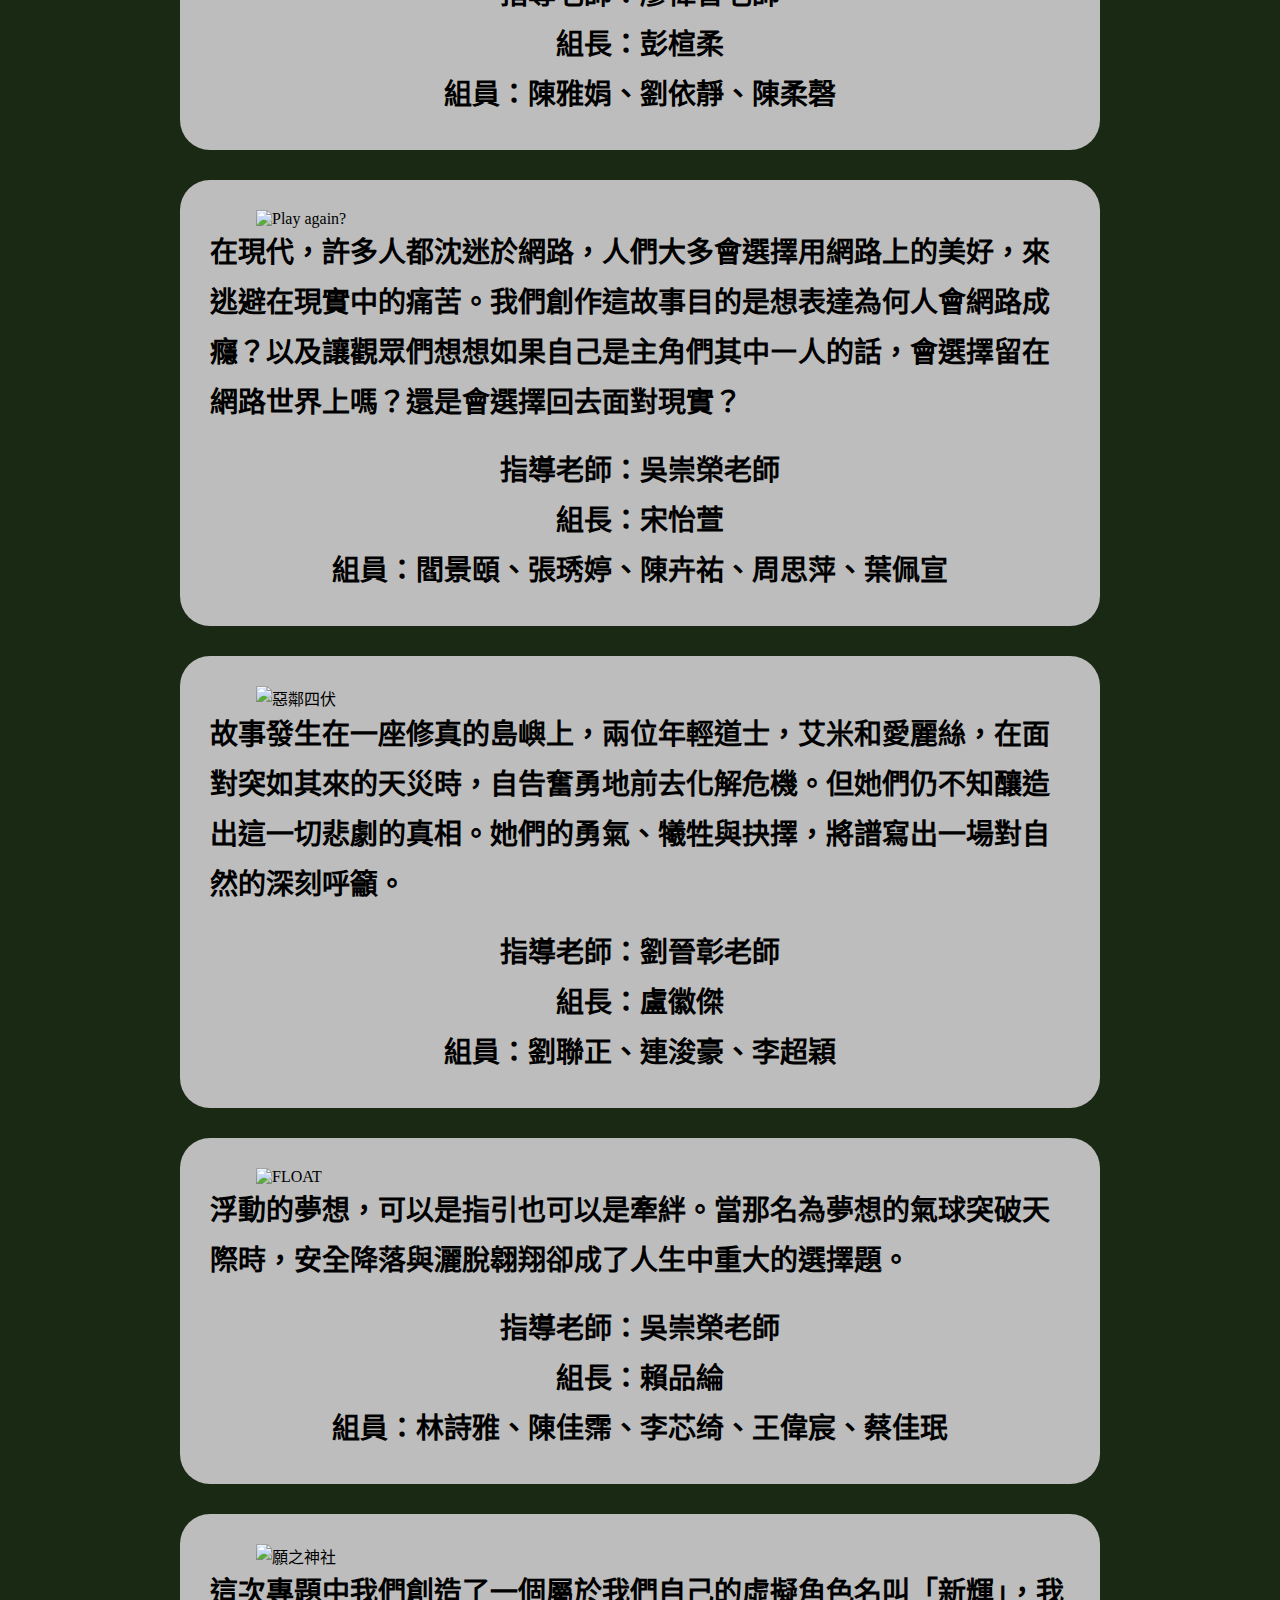
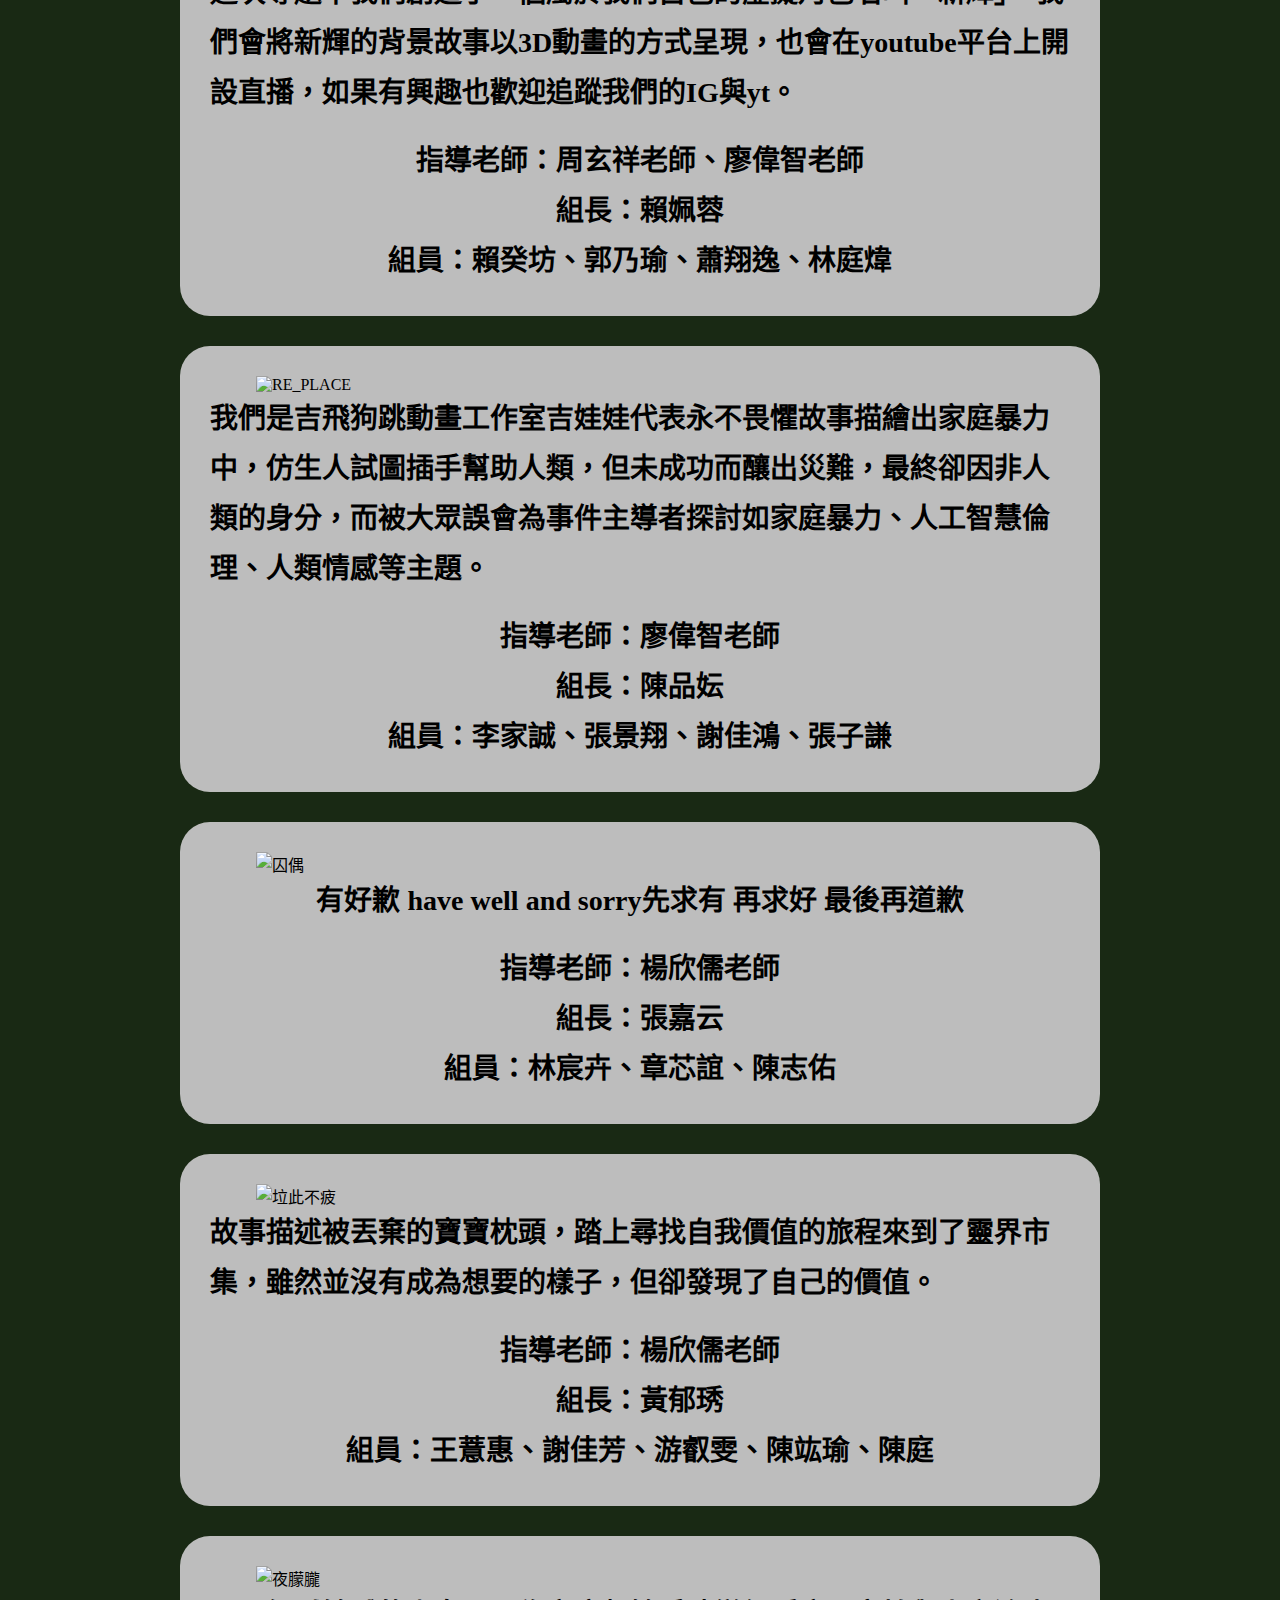
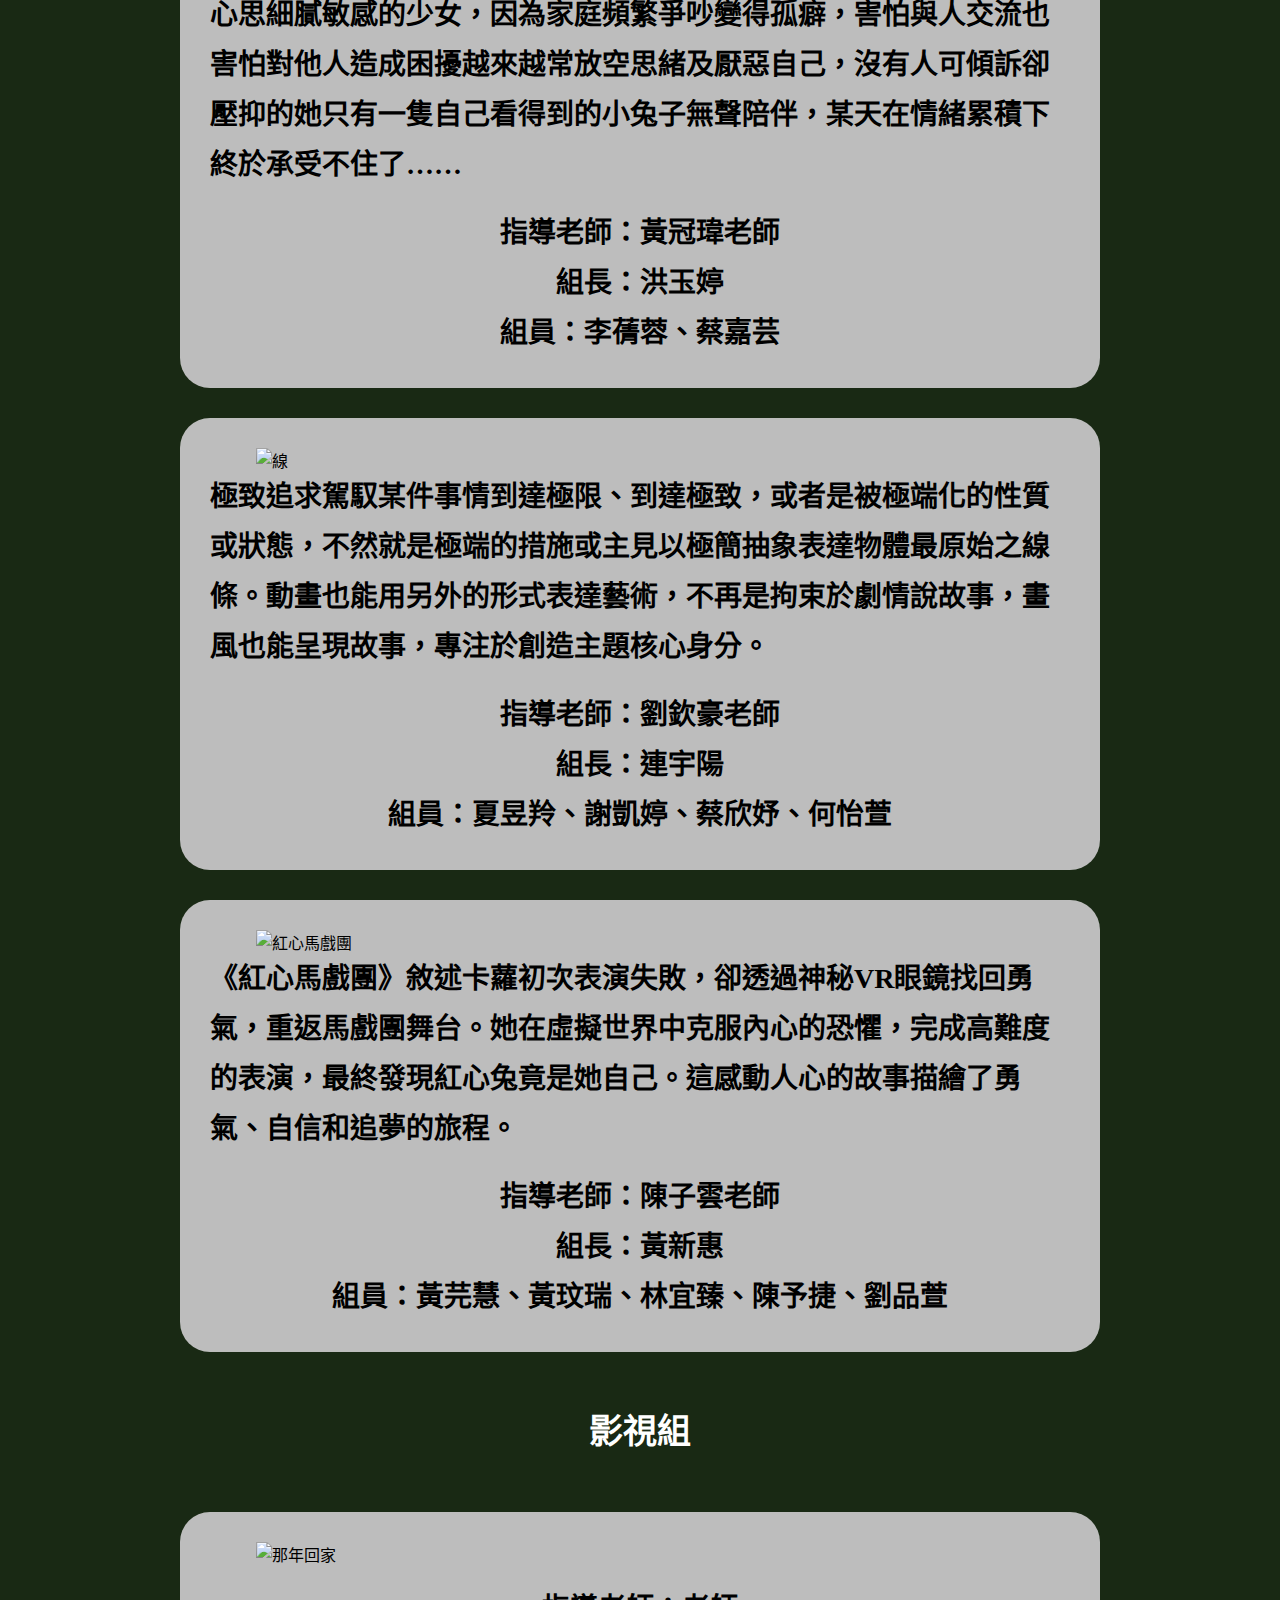
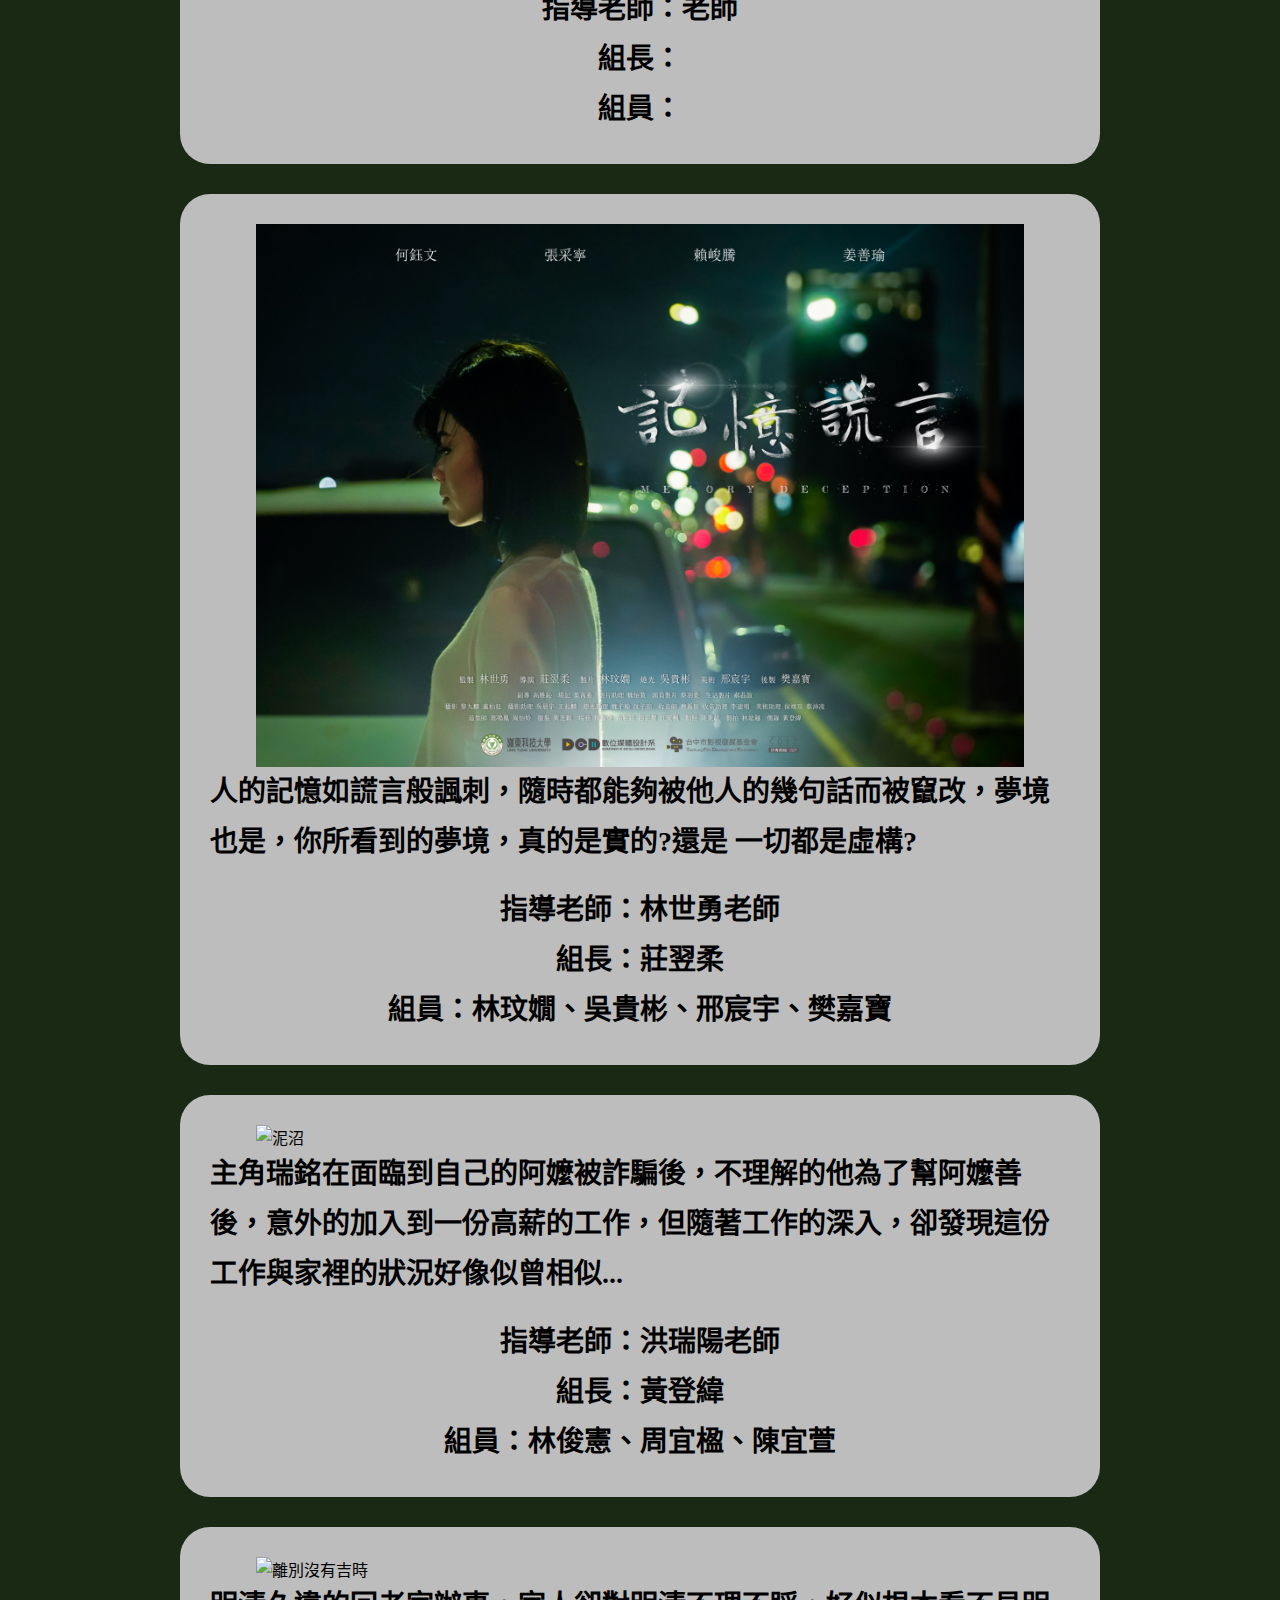
==== commit 98b4ffdc: "Add files via upload" ====
--- a/index.html
+++ b/index.html
@@ -32,287 +32,322 @@
     <section class="portfolio">
         <h2>作品介紹</h2>
         <div>
-            <img src="image/遊戲組/遊戲組-ㄨㄚˊ-水之旅/主視覺.png" width="768" />
+            <img src="image/遊戲組/遊戲組-ㄨㄚˊ-水之旅/水之旅_主視覺.png" width="768" />
             <p><b>遊戲組</b></p>
         </div>>
         
         <div>
-            <img src="image/動畫組/動畫組-圓-線Klein/QR.png" width="768"/>
+            <img src="image/動畫組/" width="768"/>
             <p><b>動畫組</b></p>
         </div>
        
         <div>
-            <img src="image/影視組/影視組 離別沒有吉時/海報.jpg" width="768"/>
+            <img src="image/影視組/影視組 離別沒有吉時/離別沒有吉時_主視覺.jpg" width="768"/>
             <p><b>影視組</b></p>
         </div>
     </section>
-<!--
+
     <section class="game">
         <h3>遊戲組</h3>
 
         <section>
-        <img src="" width="768" alt="水之旅"/>
+        <img src="image/遊戲組/遊戲組-ㄨㄚˊ-水之旅/水之旅_主視覺.png" width="768" alt="水之旅"/>
 
             <p><b>水除了以氣體形式存在於大氣中，液體和固體形式占據了地面70-75%的組成部分，水也是任何有生命的生物或植物所需要的重要資源，並且型態千變萬化，能變成氣態、液態、固態，而我們從中發現遊戲的發想。</b></p>
-
+            <br>
             <p><b>指導老師：劉欽豪老師</b></p>
-            <p><b>團隊成員：</b></p>
-            <p><b>組長：林亭萱（企劃）</b></p>
-            <p><b>組員：黃珮芳（主美術）、林玉茹（副美術）、施旻翰（企劃）、劉彥廷（主程式）、葉佳彥（副程式）</b></p>
+            <p><b>組長：林亭萱</b></p>
+            <p><b>組員：黃珮芳、林玉茹、施旻翰、劉彥廷、葉佳彥</b></p>
 
         </section>
             
         <section>
-            <img src="" width="768" alt="TraceBack"/>
+            <img src="image/遊戲組/遊戲組-確實工作室-TraceBack/TraceBack_主視覺.jpg" width="768" alt="TraceBack"/>
 
             <p><b>急診室醫生在某天意外死亡，靈魂來到了冥府，在看到冥府不成文的規定後打算和小精靈一同造反，天王們利用聲望之力幻化成痛苦記憶裡的主謀來與他戰鬥，在這期間見證了他戰勝生前令他痛苦的回憶，一步一步成為音樂神。</b></p>
-
+            <br>
             <p><b>指導老師：巫俊采老師</b></p>
-            <p><b>團隊成員：</b></p>
-            <p><b>組長：李芝璇（選單程式、劇情撰寫）</b></p>
-            <p><b>組員：張馨予（關卡程式）、江欣諭（角色美術、動畫分鏡、劇情修改）、許博雯（UI 設計、場景設計）、陳佳禎（LOGO、動畫分鏡、漫畫設計）、黃冠綸（音樂發想與設計）</b></p>
-        </section>
+            <p><b>組長：李芝璇</b></p>
+            <p><b>組員：張馨予、江欣諭、許博雯、陳佳禎、黃冠綸</b></p>
+        </section>
+
         <section>
             <img src="" width="768" alt="STAR DRIFT"/>
 
             <p><b>古神在預言了天幻星系將與裂空星系相遇並碰撞結合，為此派遣星星使者各鎮守三顆形成氣泡雲的寶石。然而，預言之日來臨時，一股來自裂空星系的未知力量導致計畫脫軌，寶石失散各地，造成氣泡雲瓦解，天幻星系暴露在無法適應的暗射線下，生態受到汙染及影響，而背負使命的法瑪，開始了探索的旅程。</b></p>
-
+            <br>
+            <p><b>指導老師：彭慶東老師</b></p>
+            <p><b>組長：游婷翊</b></p>
+            <p><b>組員：康庭維、袁宜茜、洪語襄、陳建璋、賴哲弘</b></p>
+        </section>
+
+        <section>
+            <img src="image/遊戲組/遊戲組-野生動物-絕種危機/絕種危機_主視覺.png" width="768" alt="絕種危機"/>
+
+            <p><b>《絕種危機》以VR為載體讓，您身臨其境地成為一位台灣保育員。穿越台灣的原始森林，追蹤野放的黑熊、解救動物、清除陷阱。在挑戰中體會野生動物的生存之旅，用相機紀錄動物，希望能激發玩家為野生動物出一份心力。</b></p>
+            <br>
+            <p><b>指導老師：巫俊采老師</b></p>
+            <p><b>組長：蔡佩妤</b></p>
+            <p><b>組員：郭岱昀、楊士弦、賴冠佐、張育誠、楊珮瑄</b></p>          
+        </section>
+
+        <section>
+            <img src="image/遊戲組/遊戲組-故事的一員-淨旅Serendipity/淨旅_主視覺.png" width="768" alt="淨旅"/>
+
+            <p><b>地球在經歷數個文明毀滅後，擁有與靈和大自然緊繫的「傾聽者」誕生了，因能感知到舊時代遺留的徬徨靈魂，背負起引導生命回到該有軌道的使命，他們將踏上圓滿未完心願的旅程。</b></p>
+            <br>
             <p><b>指導老師：吳柏瀧老師</b></p>
-            <p><b>團隊成員：</b></p>
-            <p><b>組長：游婷翊（企劃）</b></p>
-            <p><b>組員：康庭維（美術）、袁宜茜（主程式）、洪語襄（副程式）、陳建璋（音樂）、賴哲弘（動畫）</b></p>
-        </section>
-
-        <section>
-            <img src="" width="768" alt="淨旅"/>
-
-            <p><b>地球在經歷數個文明毀滅後，擁有與靈和大自然緊繫的「傾聽者」誕生了，因能感知到舊時代遺留的徬徨靈魂，背負起引導生命回到該有軌道的使命，他們將踏上圓滿未完心願的旅程。</b></p>
-
-            <p><b>指導老師：吳柏瀧老師</b></p>
-            <p><b>團隊成員：</b></p>
-            <p><b>組長：林喨瑩（企劃、副程式）</b></p>
-            <p><b>組員：邱郁婷（主美術）、林婉茜（副美術）、徐卉菱（主程式）、王虹惟（美術）、陸子欣（美術）</b></p>
-        </section>
-
-        <section>
-            <img src="" width="768" alt="絕種危機"/>
-
-            <p><b>《絕種危機》以VR為載體讓，您身臨其境地成為一位台灣保育員。穿越台灣的原始森林，追蹤野放的黑熊、解救動物、清除陷阱。在挑戰中體會野生動物的生存之旅，用相機紀錄動物，希望能激發玩家為野生動物出一份心力。</b></p>
-
-            <p><b>指導老師：巫俊采老師</b></p>
-            <p><b>團隊成員：</b></p>
-            <p><b>組長：蔡佩妤（企劃）</b></p>
-            <p><b>組員：郭岱昀（3D動畫建模）、楊士弦（3D動畫建模）賴冠佐（2D美術）、張育誠（程式）、楊珮瑄（光影聲音效果）</b></p>          
-        </section>
-
-        <section>
-            <img src="" width="768" alt="我要成為頂級冒險者"/>
-
-            <p><b>人與魔物共同生存在這充滿魔法和冒險的世界中，而一位新手冒險者──保羅正朝著頂級冒險者的目標前進！一路上他將邂逅各種夥伴，是敵？是友？只要你也有一顆熱衷冒險的心，就加入我們吧！</b></p>
-
-            <p><b>指導老師：吳柏瀧老師</b></p>
-            <p><b>團隊成員：</b></p>
-            <p><b>林子揚、曾鈞鴻、楊凱、莊俊彥、黃筱瑄</b></p>  
-        </section>
-
-        <section>
-            <img src="" width="768" alt="魔靈騎士"/>
-
-            <p><b>以大量擊殺小怪養成角色的玩法用我們的橫向2D像素風格來呈現，讓玩家享受爽快割草的感覺。</b></p>
-
-            <p><b>指導老師：巫俊采老師</b></p>
-            <p><b>團隊成員：</b></p>
-            <p><b>林劭儒、蔡欣妤、陳珮珊、陳昱辰、鄭敬諺</b></p>  
-        </section>
-
-        <section>
-            <img src="" width="768" alt="夢魘綠野"/>
-
-            <p><b>桃樂絲與她的夥伴們歷經了千辛萬苦，互相扶持與鼓勵，收穫了辛苦的汗水與寶貴的友誼。但萬一翡翠城的法師是個騙徒？願望的黃金路成為無盡循環，充滿回憶的地方成為相殘的主戰場。誰能親手得到最後的願望？誰又會死於曾經的同伴之手？</b></p>
-
-            <p><b>指導老師：彭慶東老師</b></p>
-            <p><b>團隊成員：</b></p>
-            <p><b>詹晴雯、吳靜怡、王翔雲、吳馨庭、王靖喬、吳悅菱</b></p>  
+            <p><b>組長：林喨瑩</b></p>
+            <p><b>組員：邱郁婷、林婉茜、徐卉菱、王虹惟、陸子欣</b></p>
         </section>
 
         <section>
             <img src="" width="768" alt="Cat Dungeon"/>
 
             <p><b>以貓咪為主角，地下城為故事背景的Boss Rush遊戲。</b></p>
-
+            <br>
             <p><b>指導老師：吳柏瀧老師、蘇禧鑫老師</b></p>
-            <p><b>團隊成員：</b></p>
             <p><b>組長：賴彩浠</b></p>  
             <p><b>組員：蔡宜蓁、楊硯勻</b></p>
         </section>
 
         <section>
+            <img src="image/遊戲組/遊戲組-魔靈騎士Knight of the spirit/魔靈騎士_主視覺.png" width="768" alt="魔靈騎士"/>
+
+            <p><b>以大量擊殺小怪養成角色的玩法用我們的橫向2D像素風格來呈現，讓玩家享受爽快割草的感覺。</b></p>
+            <br>
+            <p><b>指導老師：巫俊采老師</b></p>
+            <p><b>組長：林劭儒</b></p>
+            <p><b>組員：蔡欣妤、陳珮珊、陳昱辰、鄭敬諺</b></p>  
+        </section>
+
+        <section>
+            <img src="" width="768" alt="我要成為頂級冒險者"/>
+
+            <p><b>人與魔物共同生存在這充滿魔法和冒險的世界中，而一位新手冒險者──保羅正朝著頂級冒險者的目標前進！一路上他將邂逅各種夥伴，是敵？是友？只要你也有一顆熱衷冒險的心，就加入我們吧！</b></p>
+            <br>
+            <p><b>指導老師：吳柏瀧老師</b></p>
+            <p><b>組長：林子揚</b></p>
+            <p><b>組員：曾鈞鴻、楊凱、莊俊彥、黃筱瑄</b></p>  
+        </section>
+
+        <section>
             <img src="" width="768" alt="流星"/>
 
             <p><b>你將扮演一個暱稱星河的有名直播主，結束直播出門買宵夜時卻在路上失去了意識。醒來就到了一個跟自己的房間很相似的地方，你出了房間後發現這是一個無人的大宅。但他的主人只是暫時不在，你需要在主人回來前找到方法逃出，不然 ...... 會發生什麼呢？</b></p>
-
+            <br>
             <p><b>指導老師：吳柏瀧老師</b></p>
-            <p><b>團隊成員：</b></p>
-            <p><b>鄭雨晏、張之凡、廖育萱、陳盈慈、劉佾函、花思羽</b></p>
-        </section>
+            <p><b>組長：鄭雨晏</b></p>
+            <p><b>組員：張之凡、廖育萱、陳盈慈、劉佾函、花思羽</b></p>
+        </section>
+
+        <section>
+            <img src="" width="768" alt="夢魘綠野"/>
+
+            <p><b>桃樂絲與她的夥伴們歷經了千辛萬苦，互相扶持與鼓勵，收穫了辛苦的汗水與寶貴的友誼。但萬一翡翠城的法師是個騙徒？願望的黃金路成為無盡循環，充滿回憶的地方成為相殘的主戰場。誰能親手得到最後的願望？誰又會死於曾經的同伴之手？</b></p>
+            <br>
+            <p><b>指導老師：彭慶東老師</b></p>
+            <p><b>組長：詹晴雯</b></p>
+            <p><b>組員：吳靜怡、王翔雲、吳馨庭、王靖喬、吳悅菱</b></p>  
+        </section>
+
     </section>
 
     <section class="animation">
         <h3>動畫組</h3>
 
         <section>
+            <img src="" width="768" alt="星與雨的奇蹟之夜"/>
+            <p><b>我們是每個人作的白日夢裡出現的星星，夢幻又閃爍的存在，吸引人們目光與注意力，也有令人靈光一閃的感覺，這個名字也代表無限可能性與美好的未來。我們曾創作過以星星代替燈泡和溫暖的治癒小動畫，希望讓人們在緊湊的生活中喘口氣，多看看其他的景色。本作品將以其為基礎衍生聯想，溫暖的星星，將繼續傳遞生活中那些意外的小確幸。</b></p>
+            <br>
+            <p><b>指導老師：廖偉智老師</b></p>
+            <p><b>組長：彭楦柔</b></p>
+            <p><b>組員：陳雅娟、劉依靜、陳柔磬</b></p> 
+        </section>
+
+        <section>
             <img src="" width="768" alt="Play again?"/>
 
             <p><b>在現代，許多人都沈迷於網路，人們大多會選擇用網路上的美好，來逃避在現實中的痛苦。我們創作這故事目的是想表達為何人會網路成癮？以及讓觀眾們想想如果自己是主角們其中㇐人的話，會選擇留在網路世界上嗎？還是會選擇回去面對現實？</b></p>
- 
+            <br>
             <p><b>指導老師：吳崇榮老師</b></p>
-            <p><b>團隊成員：</b></p>
             <p><b>組長：宋怡萱</b></p>
             <p><b>組員：閻景頤、張琇婷、陳卉祐、周思萍、葉佩宣</b></p>   
         </section>
 
         <section>
-            <img src="" width="768" alt="星與雨的奇蹟之夜"/>
-        </section>
+            <img src="" width="768" alt="惡鄰四伏"/>
+
+            <p><b>故事發生在一座修真的島嶼上，兩位年輕道士，艾米和愛麗絲，在面對突如其來的天災時，自告奮勇地前去化解危機。但她們仍不知釀造出這一切悲劇的真相。她們的勇氣、犧牲與抉擇，將譜寫出一場對自然的深刻呼籲。</b></p>
+            <br>
+            <p><b>指導老師：劉晉彰老師</b></p>
+            <p><b>組長：盧徽傑</b></p>
+            <p><b>組員：劉聯正、連浚豪、李超穎</b></p>   
+        </section>
+
+        <section>
+            <img src="" width="768" alt="FLOAT"/>
+
+            <p><b>浮動的夢想，可以是指引也可以是牽絆。當那名為夢想的氣球突破天際時，安全降落與灑脫翱翔卻成了人生中重大的選擇題。</b></p>
+            <br>
+            <p><b>指導老師：吳崇榮老師</b></p>
+            <p><b>組長：賴品綸</b></p>
+            <p><b>組員：林詩雅、陳佳霈、李芯绮、王偉宸、蔡佳珉</b></p>   
+        </section>
+
+        <section>
+            <img src="" width="768" alt="願之神社"/>
+
+            <p><b>這次專題中我們創造了一個屬於我們自己的虛擬角色名叫「新輝」，我們會將新輝的背景故事以3D動畫的方式呈現，也會在youtube平台上開設直播，如果有興趣也歡迎追蹤我們的IG與yt。</b></p>
+            <br>
+            <p><b>指導老師：周玄祥老師、廖偉智老師</b></p>
+            <p><b>組長：賴姵蓉</b></p>
+            <p><b>組員：賴癸坊、郭乃瑜、蕭翔逸、林庭煒</b></p>   
+        </section>
+
+        <section>
+            <img src="" width="768" alt="RE_PLACE"/>
+
+            <p><b>我們是吉飛狗跳動畫工作室吉娃娃代表永不畏懼故事描繪出家庭暴力中，仿生人試圖插手幫助人類，但未成功而釀出災難，最終卻因非人類的身分，而被大眾誤會為事件主導者探討如家庭暴力、人工智慧倫理、人類情感等主題。</b></p>
+            <br>
+            <p><b>指導老師：廖偉智老師</b></p>
+            <p><b>組長：陳品妘</b></p>
+            <p><b>組員：李家誠、張景翔、謝佳鴻、張子謙</b></p>   
+        </section>
+
+        <section>
+            <img src="" width="768" alt="囚偶"/>
+
+            <p><b>有好歉 have well and sorry先求有 再求好 最後再道歉</b></p>
+            <br>
+            <p><b>指導老師：楊欣儒老師</b></p>
+            <p><b>組長：張嘉云</b></p>
+            <p><b>組員：林宸卉、章芯誼、陳志佑</b></p>
+        </section>
+
+        <section>
+            <img src="" width="768" alt="垃此不疲"/>
+
+            <p><b>故事描述被丟棄的寶寶枕頭，踏上尋找自我價值的旅程來到了靈界市集，雖然並沒有成為想要的樣子，但卻發現了自己的價值。</b></p>
+            <br>
+            <p><b>指導老師：楊欣儒老師</b></p>
+            <p><b>組長：黃郁琇</b></p>
+            <p><b>組員：王薏惠、謝佳芳、游叡雯、陳竑瑜、陳庭</b></p>
+        </section>
+
+        <section>
+            <img src="" width="768" alt="夜朦朧"/>
+
+            <p><b>心思細膩敏感的少女，因為家庭頻繁爭吵變得孤癖，害怕與人交流也害怕對他人造成困擾越來越常放空思緒及厭惡自己，沒有人可傾訴卻壓抑的她只有一隻自己看得到的小兔子無聲陪伴，某天在情緒累積下終於承受不住了……</b></p>
+            <br>
+            <p><b>指導老師：黃冠瑋老師</b></p>
+            <p><b>組長：洪玉婷</b></p>
+            <p><b>組員：李蒨蓉、蔡嘉芸</b></p>  
+        </section>
+
         <section>
             <img src="" width="768" alt="線"/>
 
             <p><b>極致追求駕馭某件事情到達極限、到達極致，或者是被極端化的性質或狀態，不然就是極端的措施或主見以極簡抽象表達物體最原始之線條。動畫也能用另外的形式表達藝術，不再是拘束於劇情說故事，畫風也能呈現故事，專注於創造主題核心身分。</b></p>
-
+            <br>
             <p><b>指導老師：劉欽豪老師</b></p>
-            <p><b>團隊成員：</b></p>
             <p><b>組長：連宇陽</b></p>
             <p><b>組員：夏昱羚、謝凱婷、蔡欣妤、何怡萱</b></p>
         </section>
 
         <section>
-            <img src="" width="768" alt="囚偶"/>
-
-            <p><b>有好歉 have well and sorry先求有 再求好 最後再道歉</b></p>
- 
-            <p><b>指導老師：楊欣儒老師</b></p>
-            <p><b>團隊成員：</b></p>
-            <p><b>張嘉云、林宸卉、章芯誼、陳志佑</b></p>
-        </section>
-
-        <section>
             <img src="" width="768" alt="紅心馬戲團"/>
 
             <p><b>《紅心馬戲團》敘述卡蘿初次表演失敗，卻透過神秘VR眼鏡找回勇氣，重返馬戲團舞台。她在虛擬世界中克服內心的恐懼，完成高難度的表演，最終發現紅心兔竟是她自己。這感動人心的故事描繪了勇氣、自信和追夢的旅程。</b></p>
-  
+            <br>
             <p><b>指導老師：陳子雲老師</b></p>
-            <p><b>團隊成員：</b></p>
-            <p><b>黃新惠、黃芫慧、黃玟瑞、林宜臻、陳予捷、劉品萱</b></p>   
-        </section>
-        
-        <section>
-            <img src="" width="768" alt="FLOAT"/>
-
-            <p><b>浮動的夢想，可以是指引也可以是牽絆。當那名為夢想的氣球突破天際時，安全降落與灑脫翱翔卻成了人生中重大的選擇題。</b></p>
-
-            <p><b>指導老師：吳崇榮老師</b></p>
-            <p><b>團隊成員：</b></p>
-            <p><b>組長：賴品綸</b></p>
-            <p><b>組員：林詩雅、陳佳霈、李芯绮、王偉宸、蔡佳珉</b></p>   
-        </section>
-
-        <section>
-            <img src="" width="768" alt="RE_PLACE"/>
-
-            <p><b>我們是吉飛狗跳動畫工作室吉娃娃代表永不畏懼故事描繪出家庭暴力中，仿生人試圖插手幫助人類，但未成功而釀出災難，最終卻因非人類的身分，而被大眾誤會為事件主導者探討如家庭暴力、人工智慧倫理、人類情感等主題。</b></p>
-  
-            <p><b>指導老師：廖偉智老師</b></p>
-            <p><b>團隊成員：</b></p>
-            <p><b>陳品妘、李家誠、張景翔、謝佳鴻、張子謙</b></p>   
-        </section>
-
-        <section>
-            <img src="" width="768" alt="夜朦朧"/>
-
-            <p><b>心思細膩敏感的少女，因為家庭頻繁爭吵變得孤癖，害怕與人交流也害怕對他人造成困擾越來越常放空思緒及厭惡自己，沒有人可傾訴卻壓抑的她只有一隻自己看得到的小兔子無聲陪伴，某天在情緒累積下終於承受不住了……</b></p>
-
-            <p><b>指導老師：黃冠瑋老師</b></p>
-            <p><b>團隊成員：</b></p>
-            <p><b>組長：洪玉婷</b></p>
-            <p><b>組員：李蒨蓉、蔡嘉芸</b></p>   
-        </section>
-
-        <section>
-            <img src="" width="768" alt="願之神社"/>
-
-            <p><b>這次專題中我們創造了一個屬於我們自己的虛擬角色名叫「新輝」，我們會將新輝的背景故事以3D動畫的方式呈現，也會在youtube平台上開設直播，如果有興趣也歡迎追蹤我們的IG與yt。</b></p>
- 
-            <p><b>指導老師：周玄祥老師、廖偉智老師</b></p>
-            <p><b>團隊成員：</b></p>
-            <p><b>賴姵蓉、賴癸坊、郭乃瑜、蕭翔逸、林庭煒</b></p>   
-        </section>
+            <p><b>組長：黃新惠</b></p>
+            <p><b>組員：黃芫慧、黃玟瑞、林宜臻、陳予捷、劉品萱</b></p>   
+        </section>
+
     </section>
 
     <section class="movie">
         <h3>影視組</h3>
 
         <section>
-            <img src="" width="768" alt="離別沒有吉時"/>
+            <img src="" width="768" alt="那年回家"/>
+
+            <p><b></b></p>
+            <br>
+            <p><b>指導老師：老師</b></p>
+            <p><b>組長：</b></p>
+            <p><b>組員：</b></p>   
+        </section>
+
+        <section>
+            <img src="image/影視組/影視組 - 記憶謊言/記憶謊言_主視覺.jpeg" width="768" alt="記憶謊言"/>
+
+            <p><b>人的記憶如謊言般諷刺，隨時都能夠被他人的幾句話而被竄改，夢境也是，你所看到的夢境，真的是實的?還是 一切都是虛構?</b></p>
+            <br>
+            <p><b>指導老師：林世勇老師</b></p>
+            <p><b>組長：莊翌柔</b></p>
+            <p><b>組員：林玟嫺、吳貴彬、邢宸宇、樊嘉寶</b></p>
+        </section>
+
+        <section>
+            <img src="" width="768" alt="泥沼"/>
+
+            <p><b>主角瑞銘在面臨到自己的阿嬤被詐騙後，不理解的他為了幫阿嬤善後，意外的加入到一份高薪的工作，但隨著工作的深入，卻發現這份工作與家裡的狀況好像似曾相似...</b></p>
+            <br>
+            <p><b>指導老師：洪瑞陽老師</b></p>
+            <p><b>組長：黃登緯</b></p>
+            <p><b>組員：林俊憲、周宜楹、陳宜萱</b></p>
+        </section>
+
+        <section>
+            <img src="image/影視組/影視組 離別沒有吉時/離別沒有吉時_主視覺.jpg" width="768" alt="離別沒有吉時"/>
 
             <p><b>明清久違的回老家辦事，家人卻對明清不理不睬，好似根本看不見明清；疑惑中的明清這才發現家中正在舉辦自己的葬禮......明清會說些什麼?在離開前還能做點什麼?又該怎麼做才算是好好的說再見呢？</b></p>
-  
+            <br>
             <p><b>指導老師：洪瑞陽老師</b></p>
-            <p><b>團隊成員：</b></p>
-            <p><b>黎九麟（導演）、王莉庭（製片）、盧柏廷（攝影）、魏子翰（燈光）、蔡沛凌（美術）、鄭羽芹（剪輯）</b></p>
-        </section>
-
-        <section>
-            <img src="" width="768" alt="記憶謊言"/>
-
-            <p><b>人的記憶如謊言般諷刺，隨時都能夠被他人的幾句話而被竄改，夢境也是，你所看到的夢境，真的是實的?還是 一切都是虛構?</b></p>
-  
+            <p><b>組長：黎九麟</b></p>
+            <p><b>組員：王莉庭、盧柏廷、魏子翰、蔡沛凌、鄭羽芹</b></p>
+        </section>
+
+        <section>
+            <img src="image/影視組/影視組-全員跑路中-逃避的爛人/逃避的爛人_主視覺.jpg" width="768" alt="逃避的爛人"/>
+
+            <p><b>大家都有遇過爛人吧？身邊都有那幾顆老鼠屎，最可惡的是還沒辦法拿他們怎樣，因為他們總是避著問題不談，正大光明地生活著。正因為組上真的發生過這種鳥事，決定做一首mv來好好譴責這種「逃避的爛人」，也誠摯地歡迎大家一起跟我們狂歡！</b></p>
+            <br>
             <p><b>指導老師：林世勇老師</b></p>
-            <p><b>團隊成員：</b></p>
-            <p><b>莊翌柔（導演）、林玟嫺（總製片）、吳貴彬（燈光）、邢宸宇（美術）、樊嘉寶（剪接，現場製片）</b></p>
-        </section>
-
-        <section>
-            <img src="" width="768" alt="泥沼"/>
-
-            <p><b>主角瑞銘在面臨到自己的阿嬤被詐騙後，不理解的他為了幫阿嬤善後，意外的加入到一份高薪的工作，但隨著工作的深入，卻發現這份工作與家裡的狀況好像似曾相似...</b></p>
-
-            <p><b>指導老師：洪瑞陽老師</b></p>
-            <p><b>團隊成員：</b></p>
-            <p><b>黃登緯（導演）、林俊憲（場記）、周宜楹（製片）、陳宜萱（製片助理）</b></p>
-        </section>
-
-        <section>
-            <img src="" width="768" alt="逃避的爛人"/>
-
-            <p><b>大家都有遇過爛人吧？身邊都有那幾顆老鼠屎，最可惡的是還沒辦法拿他們怎樣，因為他們總是避著問題不談，正大光明地生活著。正因為組上真的發生過這種鳥事，決定做一首mv來好好譴責這種「逃避的爛人」，也誠摯地歡迎大家一起跟我們狂歡！</b></p>
-
-            <p><b>指導老師：林世勇老師</b></p>
-            <p><b>團隊成員：</b></p>
-            <p><b>高雅鈊（企劃、導演、剪輯調光後製）、高京翎（總務、妝髮接洽、服裝設計、粉專經營）、黃筱菁（總務、海報logo設計、周邊設計）、劉芫菁（字幕特效）、楊賀麟（編舞、廠商接洽、周邊設計）、徐凡崴（字幕特效）</b></p>
-        </section>
-
-        <section>
-            <img src="" width="768" alt="懷戀"/>
+            <p><b>組長：高雅鈊</b></p>
+            <p><b>組員：高京翎、黃筱菁、劉芫菁、楊賀麟、徐凡崴</b></p>
+        </section>
+
+        <section>
+            <img src="image/影視組/影視組-從零開始的畢製人生-好想/好想_主視覺.png" width="768" alt="好想"/>
+
+            <p><b>在相同的臉上，有著不曾相似的風霜。</b></p>
+            <p><b>是否，訴說著相逢何必曾相識？</b></p>
+            <p><b>好想，因為未曾有過這樣般的悸動</b></p>
+            <p><b>總是，浪打空城寂寞回</b></p>
+            <p><b>何必，月光照應單影相對</b></p>
+            <p><b>只好，黎明再相見。</b></p>
+            <br>
+            <p><b>指導老師：黃冠瑋老師</b></p>
+            <p><b>組長：李建明</b></p>
+            <p><b>組員：王晨蘐、賈宗緯、周孟澤、許綵蘭</b></p>
+        </section>
+
+        <section>
+            <img src="image/影視組/影視組-A.L.Yin-懷戀/懷戀_主視覺.JPG" width="768" alt="懷戀"/>
 
             <p><b>過去是如此令人著迷，有人懷念過去，為了留下回憶，”舊物”產業也油然而生。本片採訪從事舊物相關產業的人，聚焦於他們從收藏到今日他們的事業，也同時簡要介紹跳蚤市場與舊物市集的故事。</b></p>
- 
+ <br>
             <p><b>指導老師：靳鐵章老師</b></p>
-            <p><b>團隊成員：</b></p>
-            <p><b>尹修倫:總體製作(訪剛、攝影、剪輯等)</b></p>
-        </section>
-
-        <section>
-            <img src="" width="768" alt="好想"/>
-
-            <p><b>在相同的臉上，有著不曾相似的風霜。 是否，訴說著相逢何必曾相識？ 好想，因為未曾有過這樣般的悸動 總是，浪打空城寂寞回 何必，月光照應單影相對 只好，黎明再相見。</b></p>
- 
-            <p><b>指導老師：黃冠瑋老師</b></p>
-            <p><b>團隊成員：</b></p>
-            <p><b>李建明（導演）、王晨蘐（製片）、賈宗緯（製片助理）、周孟澤（後製/現場場記、音樂設計）、許綵蘭（美術）</b></p>
-        </section>
+            <p><b>組長：尹修倫</b></p>
+        </section>
+
+        
     
     </section>
--->
+
     <section class = "info">
     <h2>展覽資訊</h2>
 
--- a/style.css
+++ b/style.css
@@ -142,9 +142,13 @@
     .about p{
         padding: 0px 30px;
     }
-    .portfolio img{
+    .portfolio img, .game img, .animation img, .movie img{
         width: 250px;
         padding: 0px 10px;   
+    }
+    .game img, .animation img, .movie img{
+        width: 250px;
+        padding: 10px 10px;   
     }
     .game, .animation, .movie{
         padding: 0px 10px;
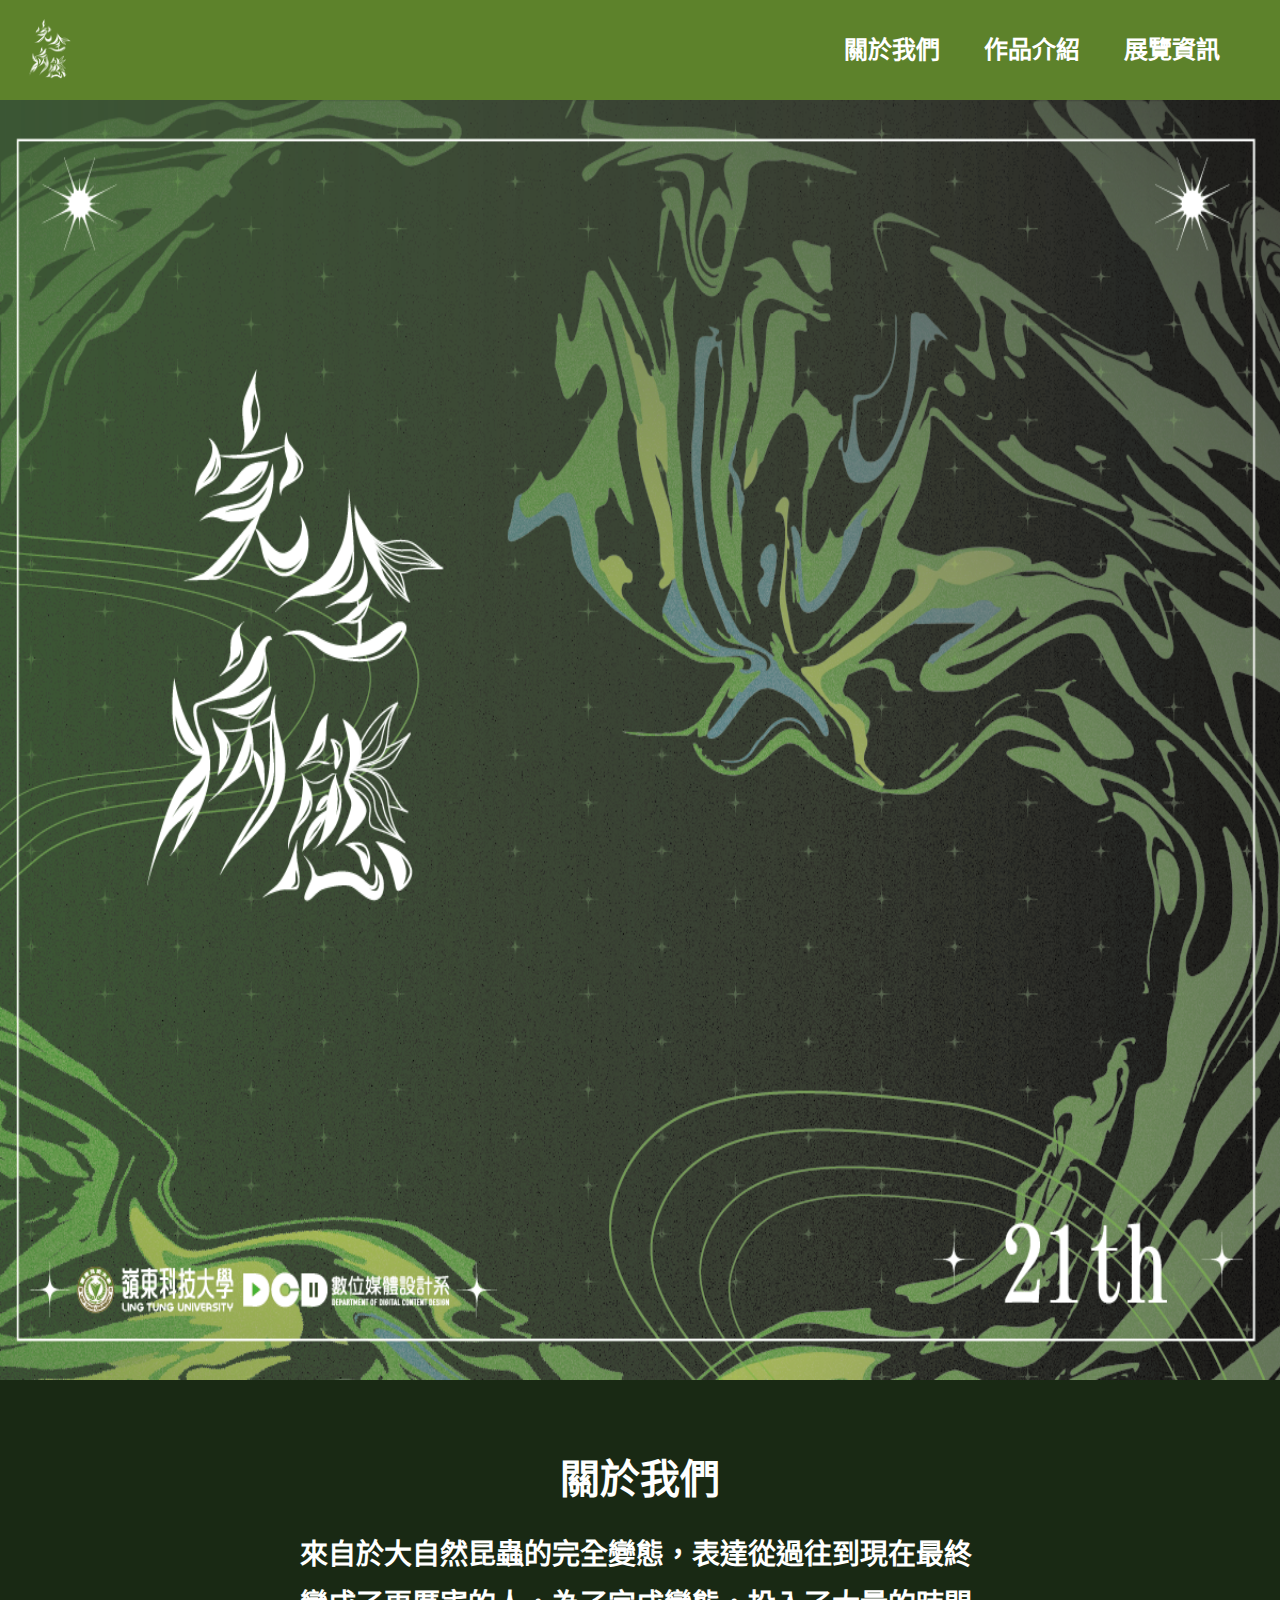
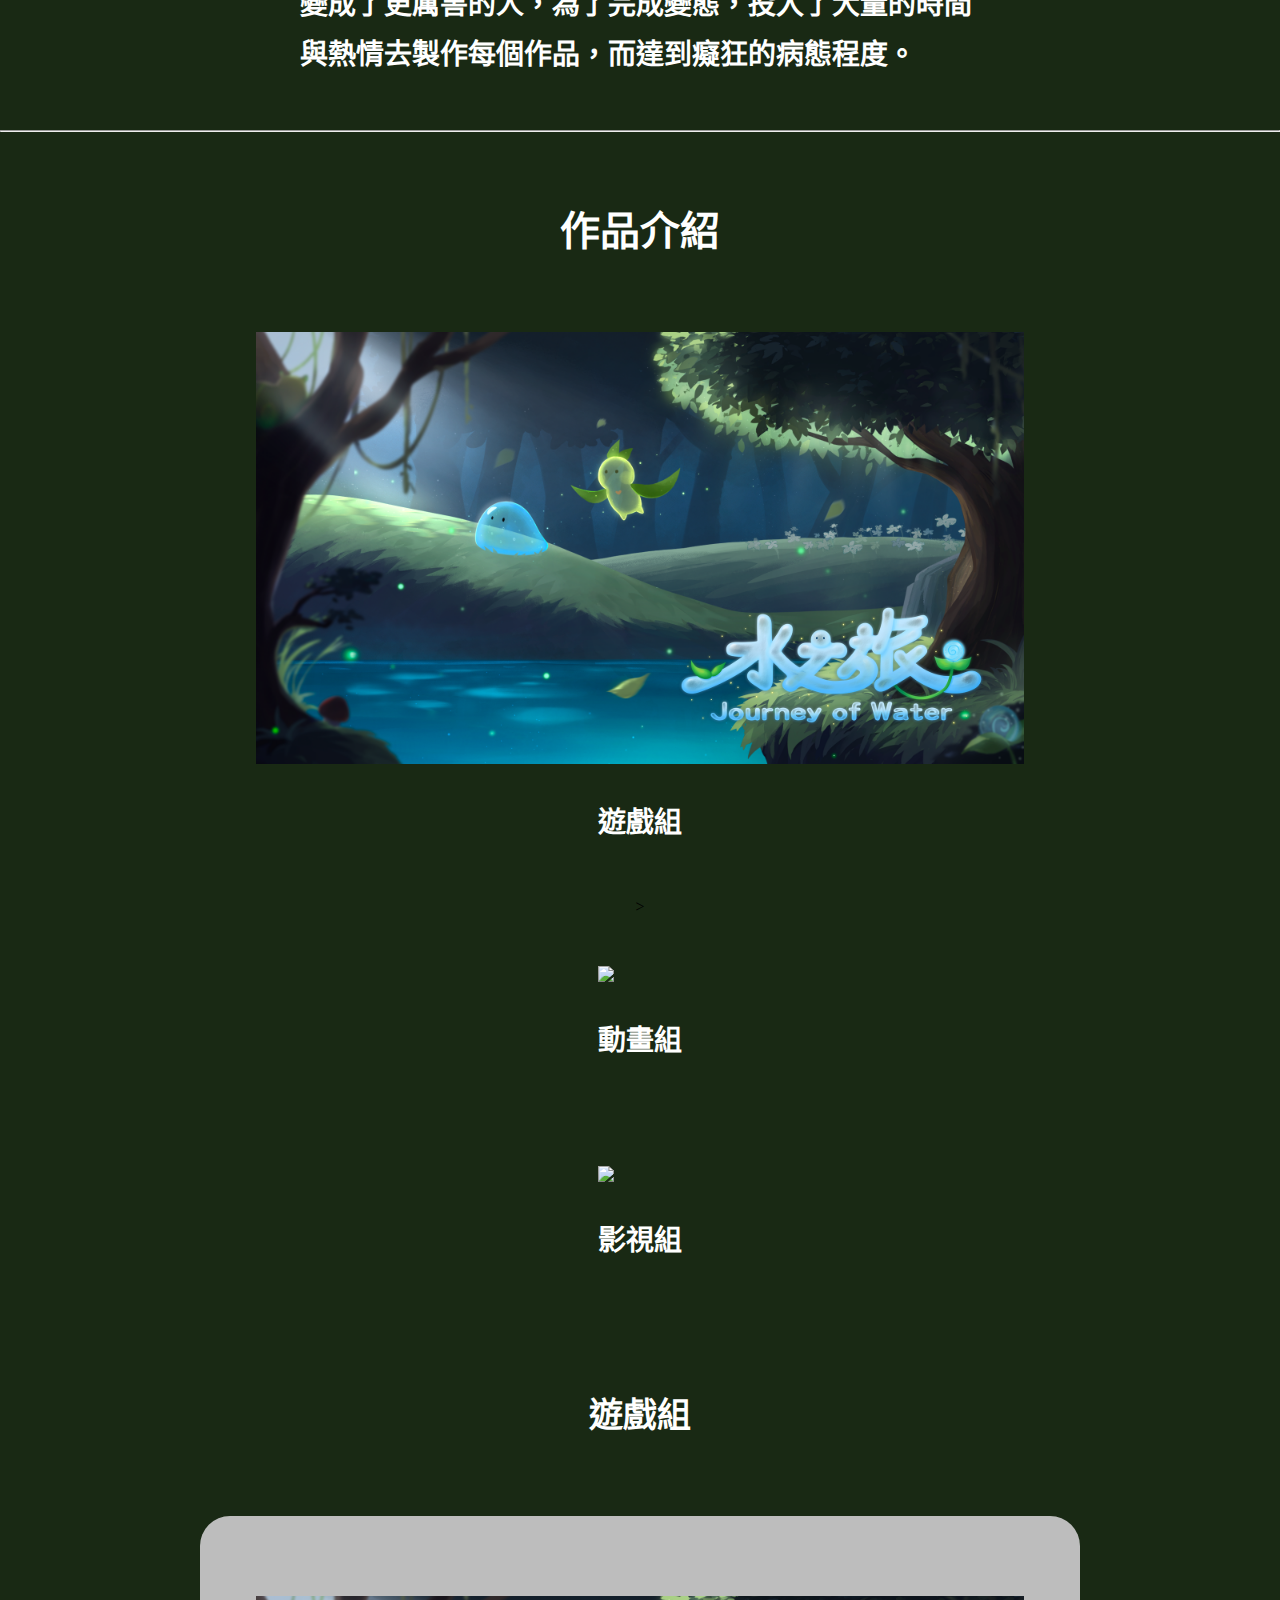
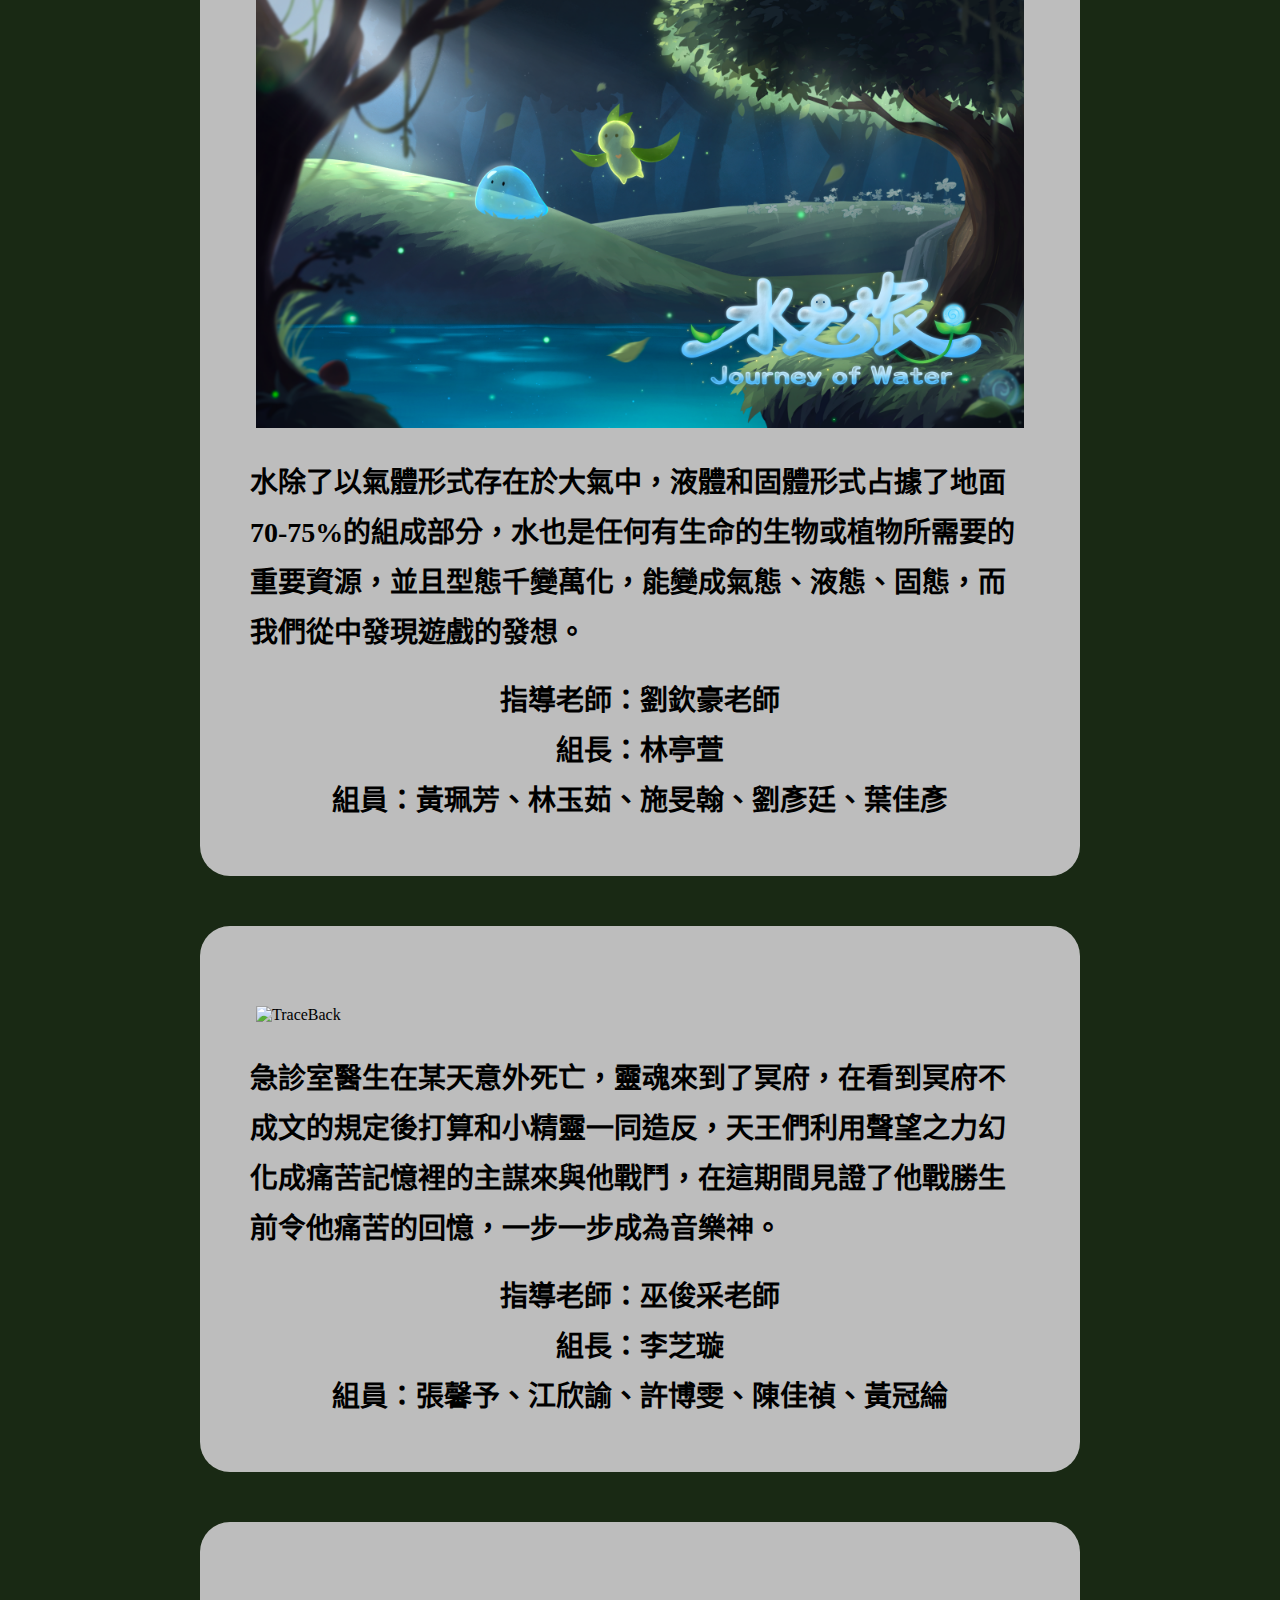
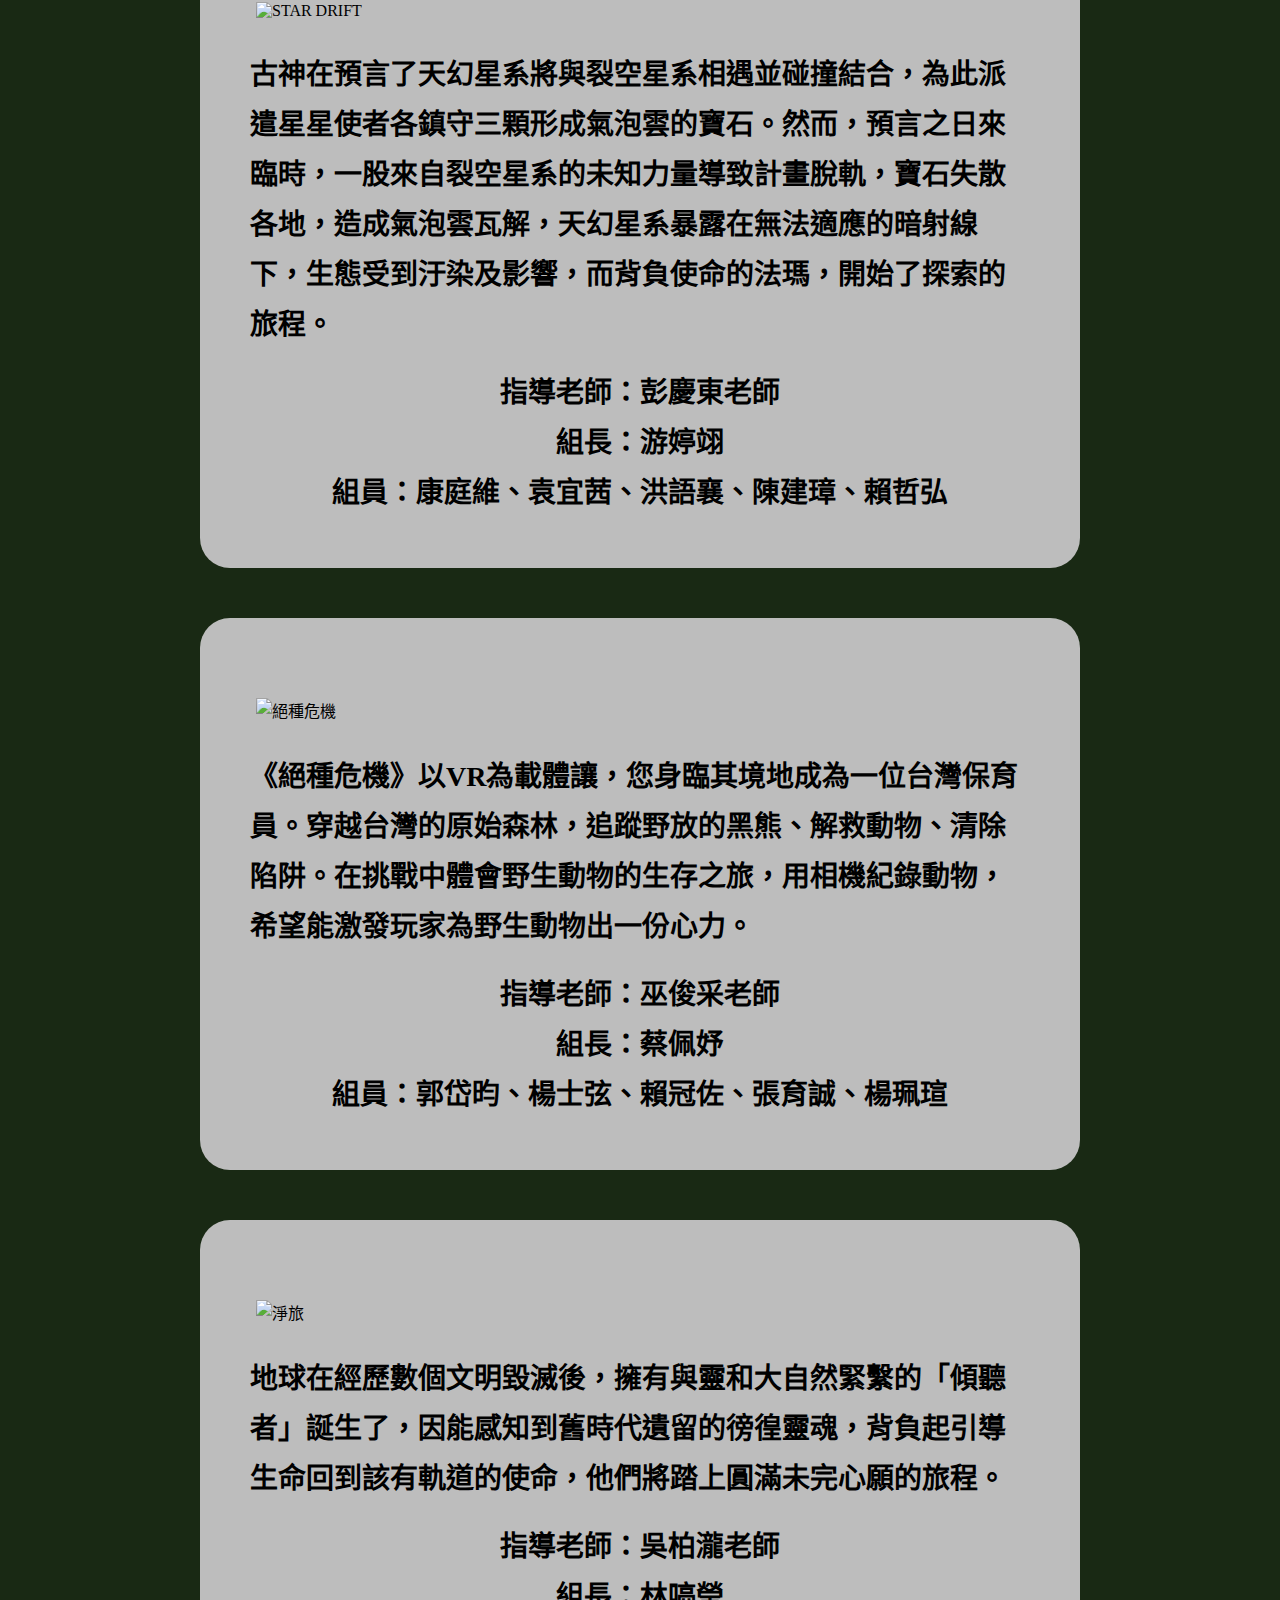
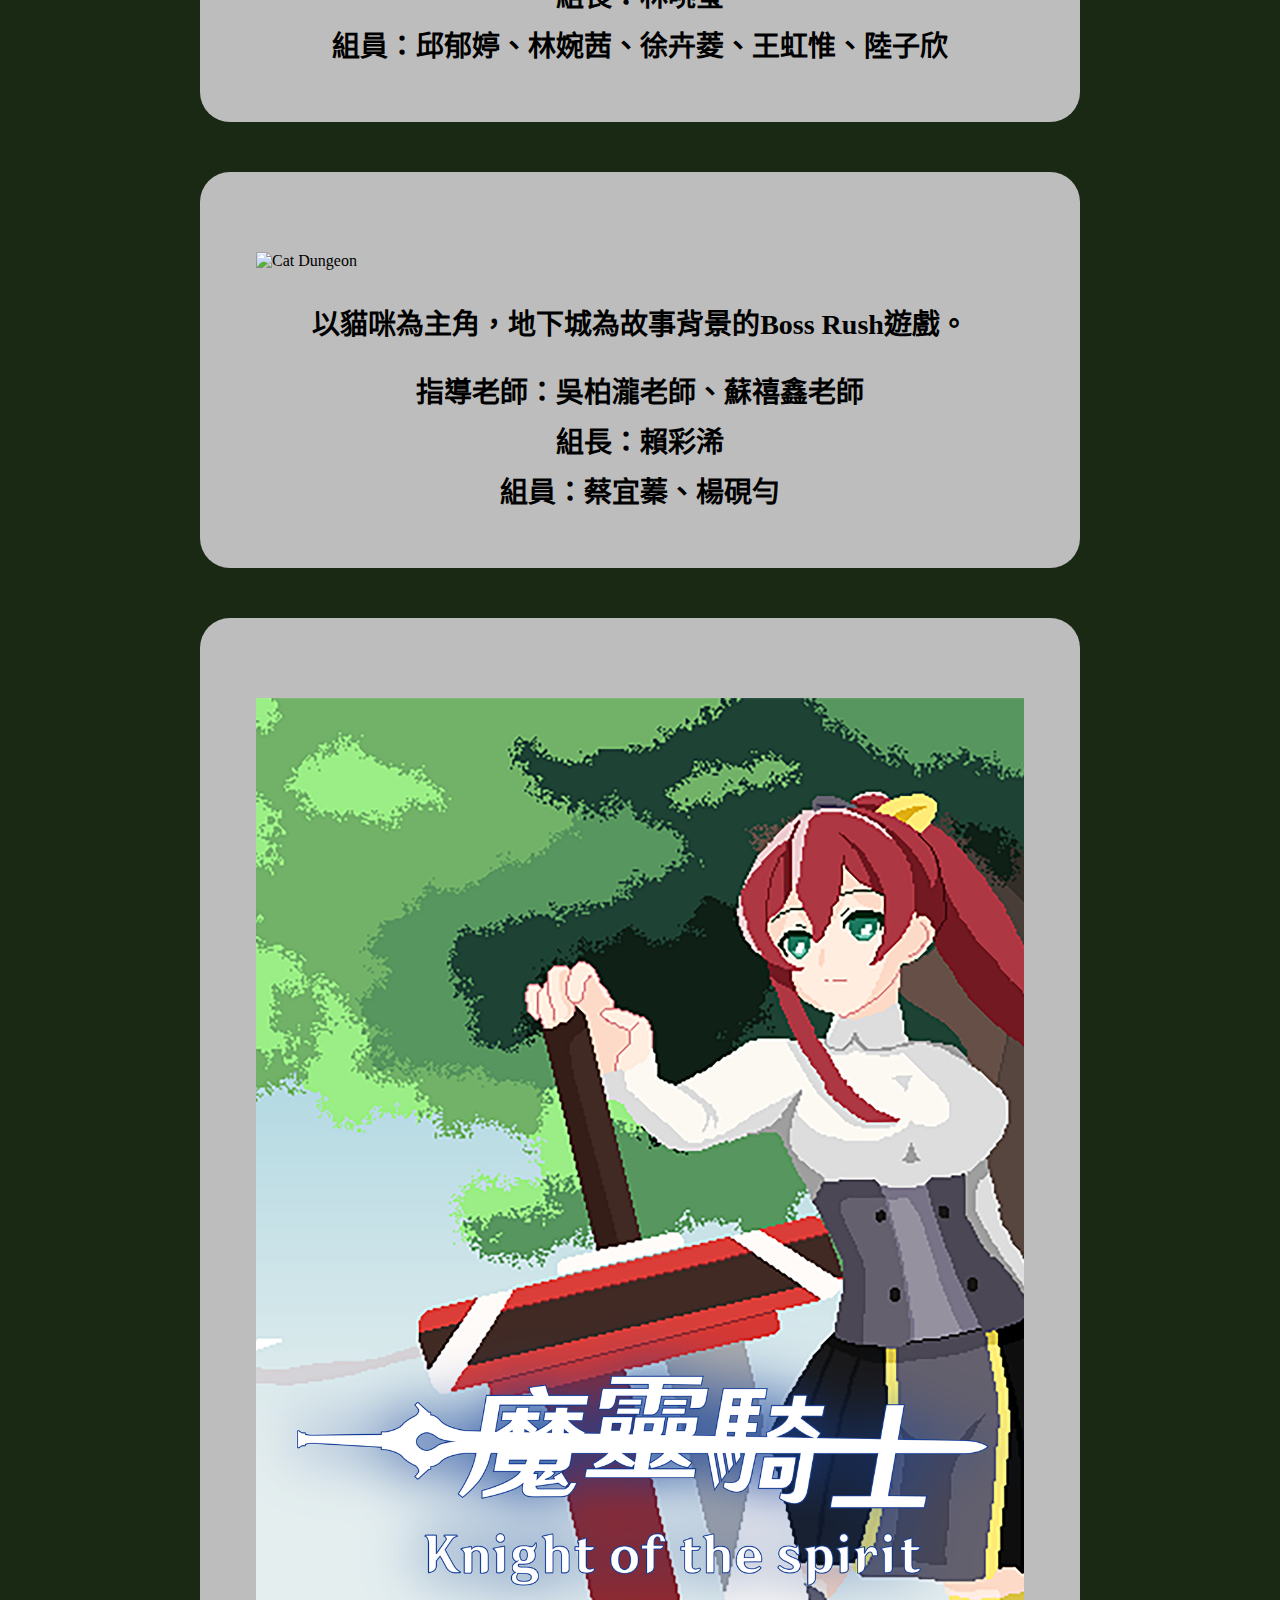
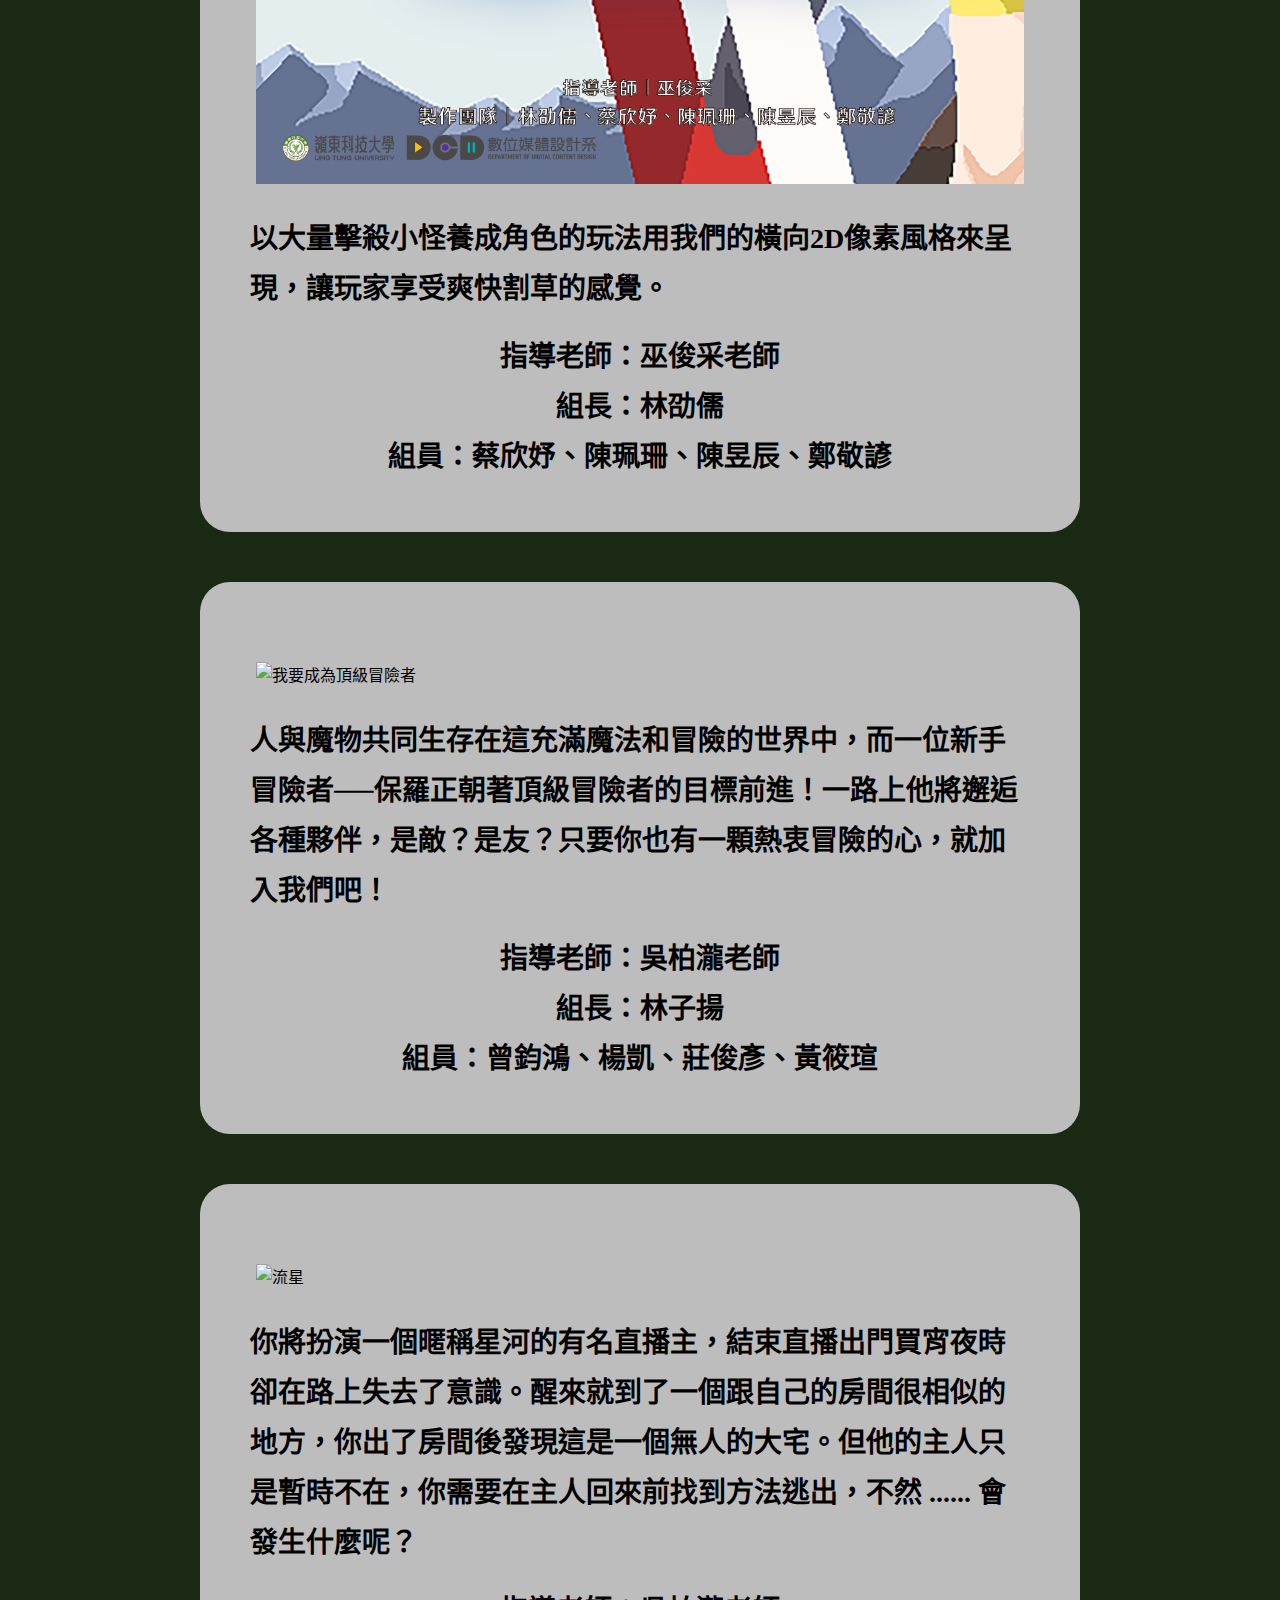
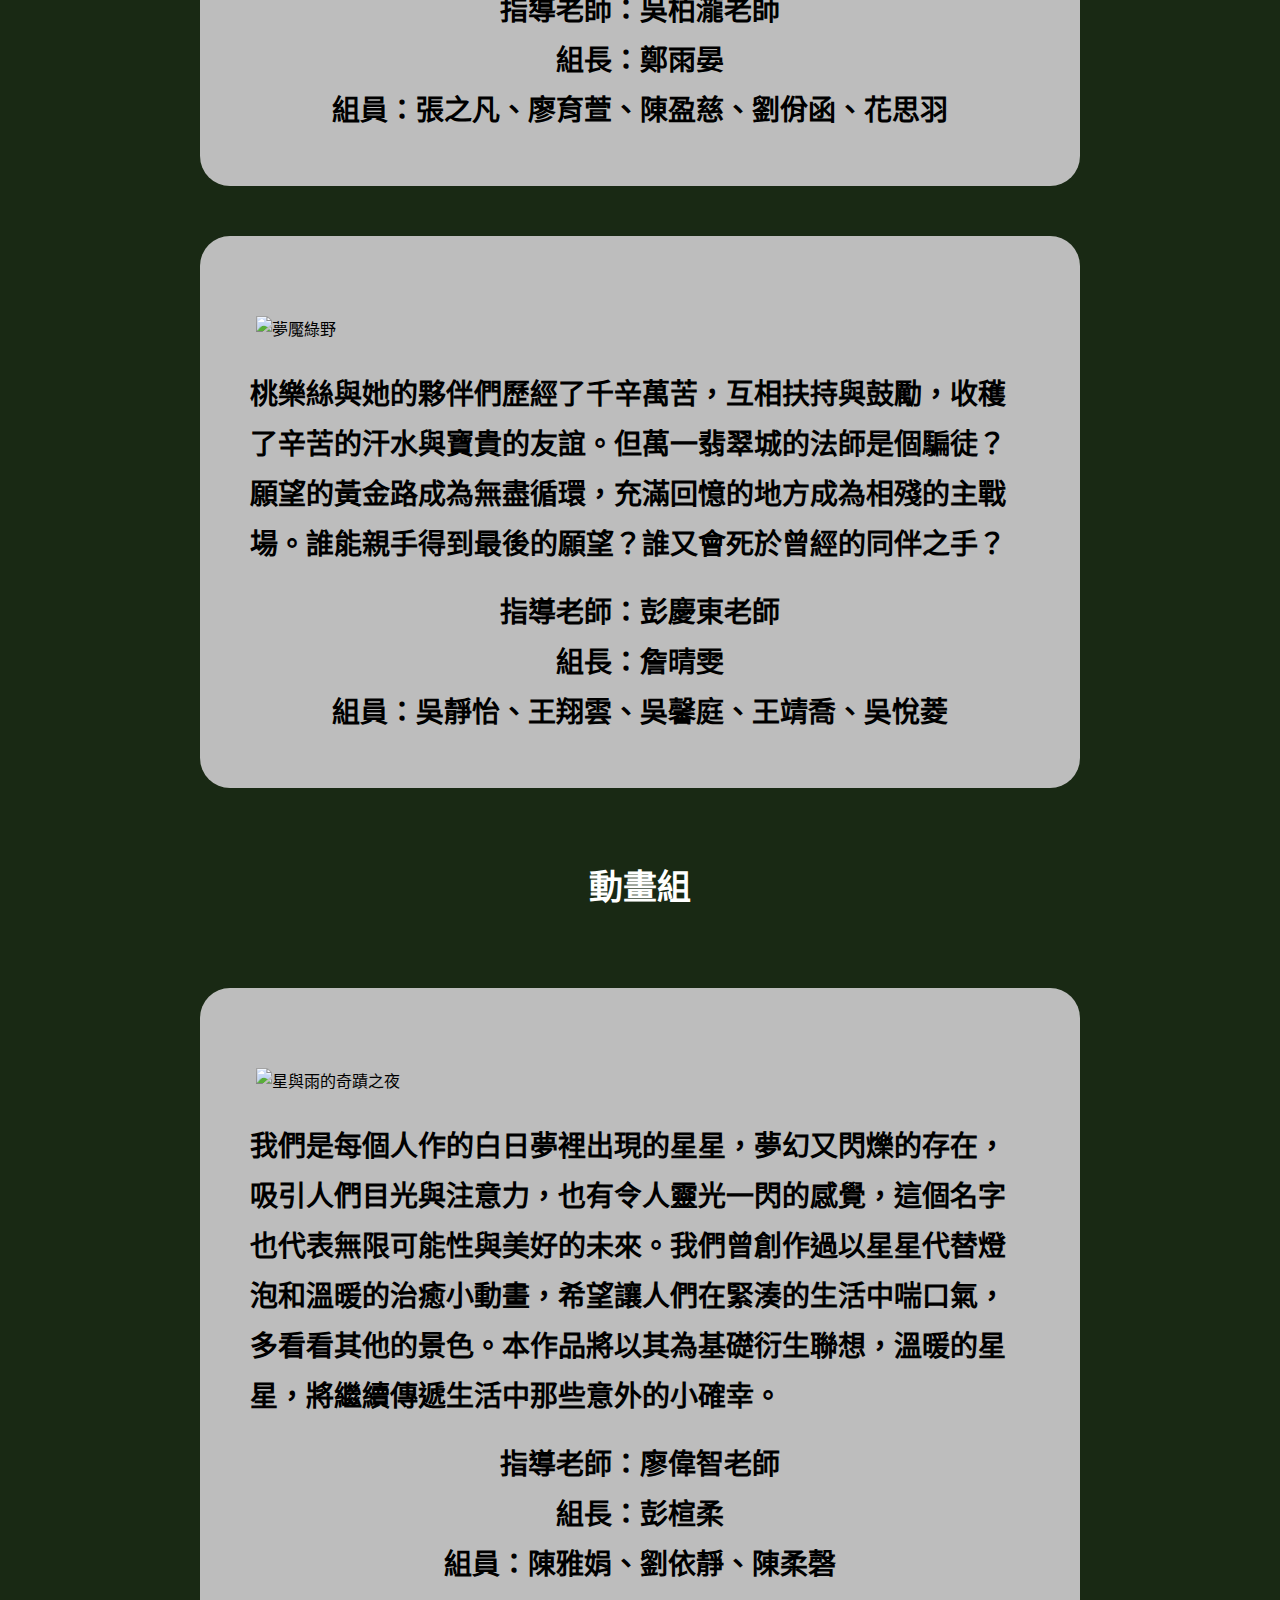
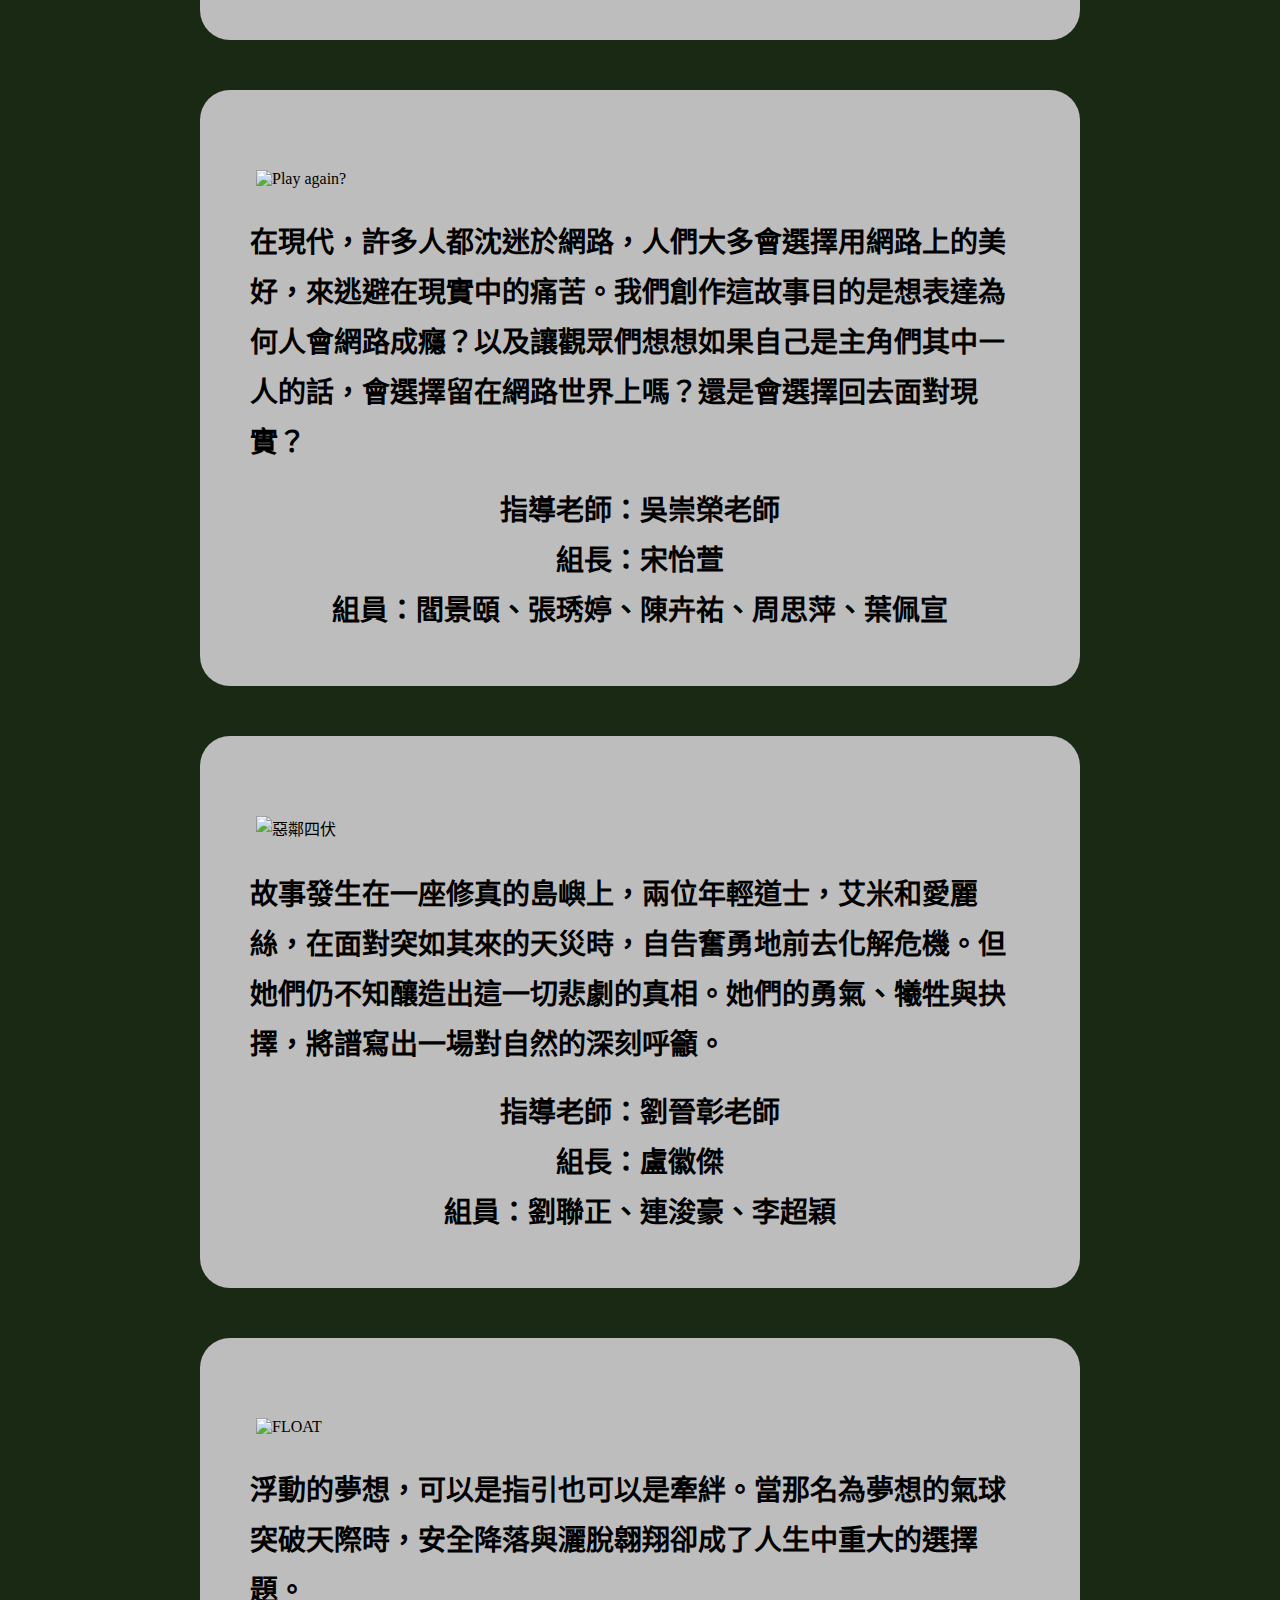
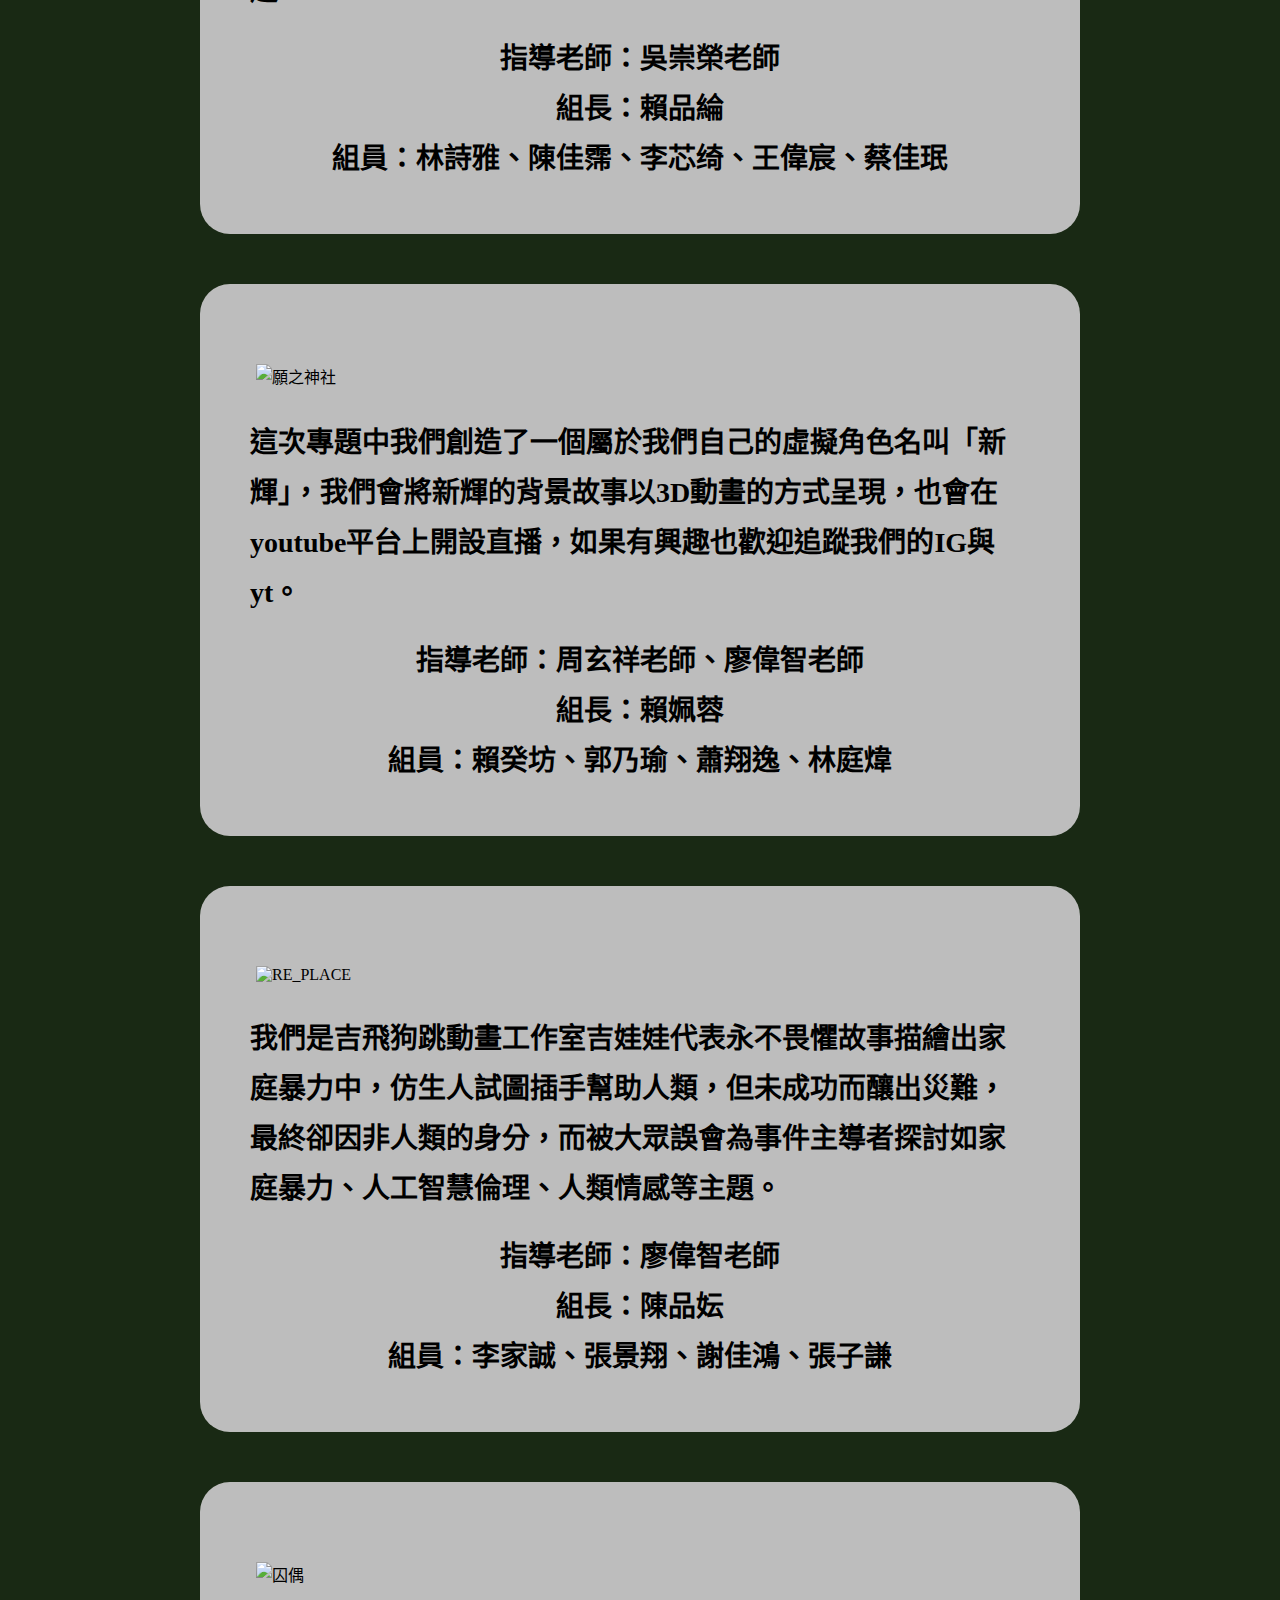
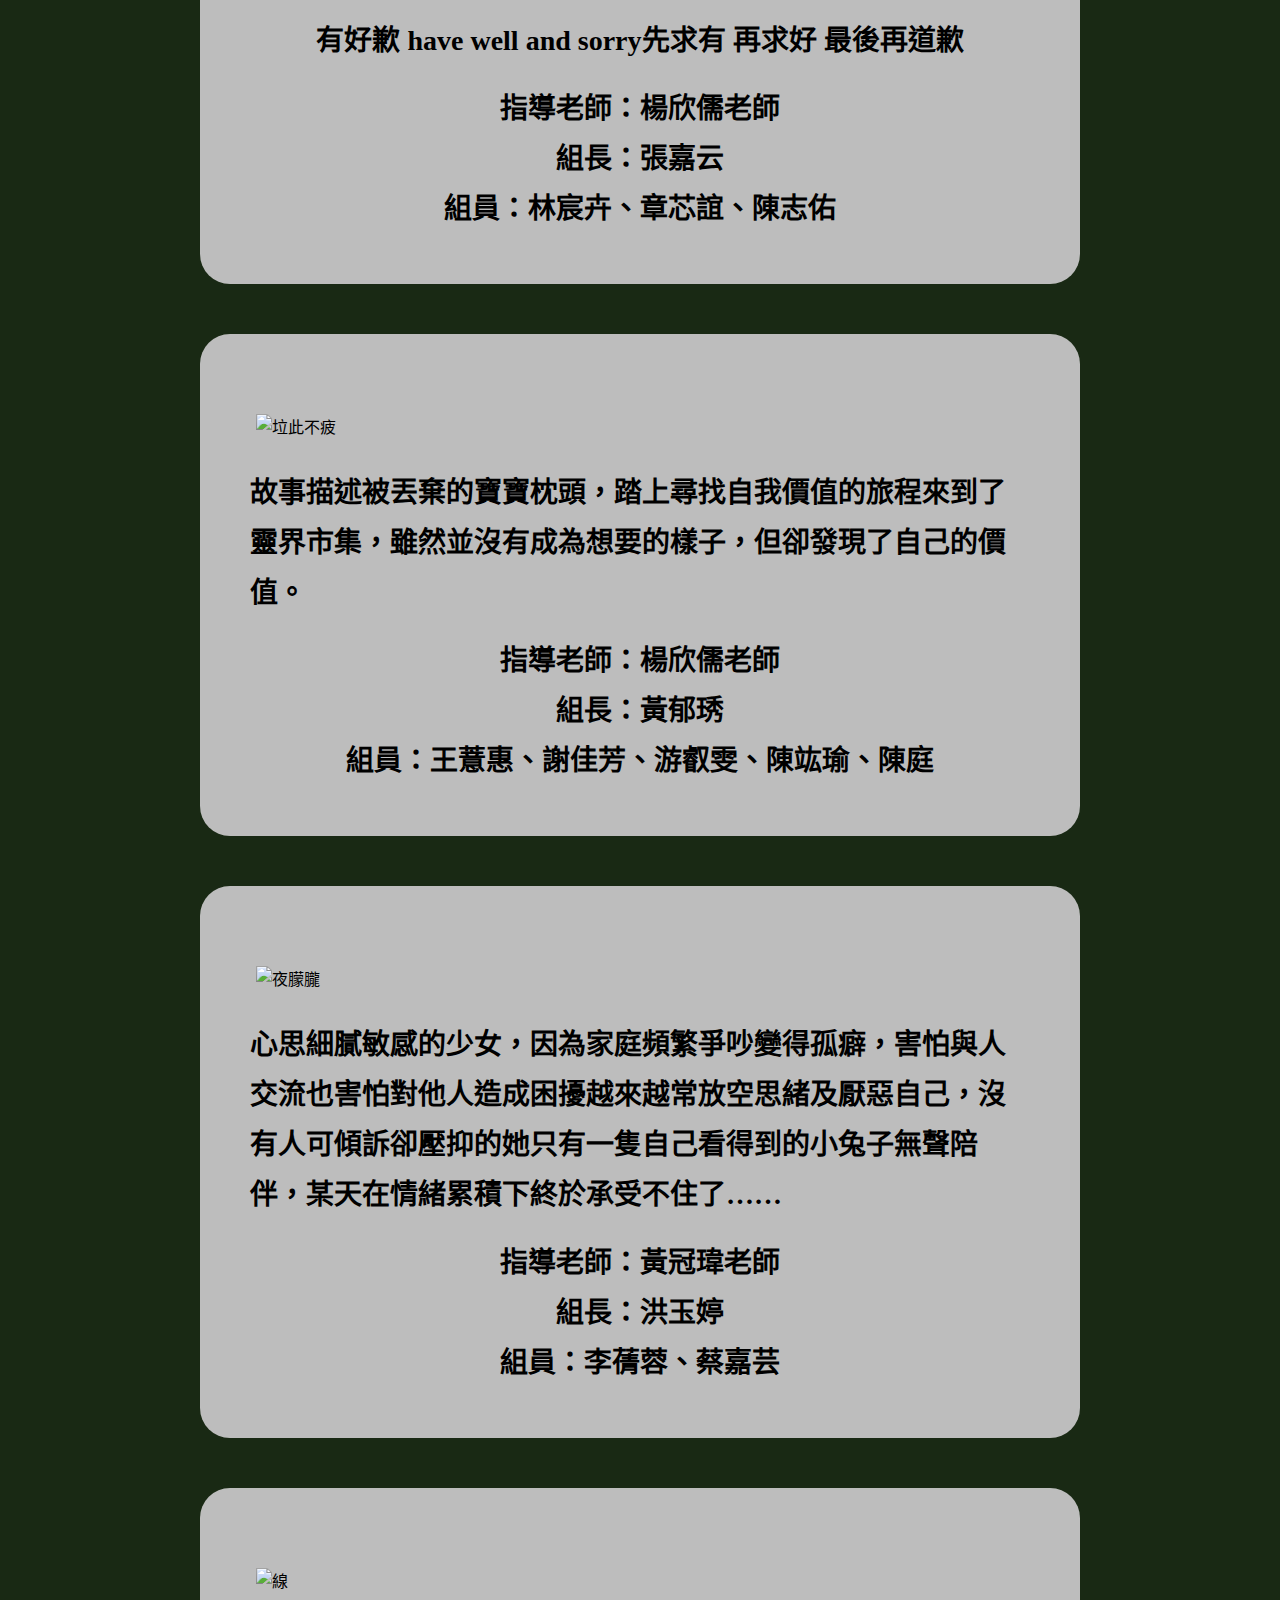
==== commit ffa3a45d: "Add files via upload" ====
--- a/index.html
+++ b/index.html
@@ -47,9 +47,10 @@
         </div>
     </section>
 
+    <h3>遊戲組</h3>
+
     <section class="game">
-        <h3>遊戲組</h3>
-
+        
         <section>
         <img src="image/遊戲組/遊戲組-ㄨㄚˊ-水之旅/水之旅_主視覺.png" width="768" alt="水之旅"/>
 
@@ -153,9 +154,10 @@
 
     </section>
 
+    <h3>動畫組</h3>
+
     <section class="animation">
-        <h3>動畫組</h3>
-
+        
         <section>
             <img src="" width="768" alt="星與雨的奇蹟之夜"/>
             <p><b>我們是每個人作的白日夢裡出現的星星，夢幻又閃爍的存在，吸引人們目光與注意力，也有令人靈光一閃的感覺，這個名字也代表無限可能性與美好的未來。我們曾創作過以星星代替燈泡和溫暖的治癒小動畫，希望讓人們在緊湊的生活中喘口氣，多看看其他的景色。本作品將以其為基礎衍生聯想，溫暖的星星，將繼續傳遞生活中那些意外的小確幸。</b></p>
@@ -267,9 +269,10 @@
 
     </section>
 
+    <h3>影視組</h3>
+
     <section class="movie">
-        <h3>影視組</h3>
-
+        
         <section>
             <img src="" width="768" alt="那年回家"/>
 
--- a/style.css
+++ b/style.css
@@ -80,19 +80,21 @@
 }
 
 .game, .animation, .movie{
-    padding: 0px 150px;
+    padding: 0px 200px;
 }
 .game section, .animation section, .movie section, .portfolio{
     display: flex;
     flex-direction: column;
     align-items: center;
 }
-
+.game img, .animation img, .movie img{
+    padding: 30px;   
+}
 .game section, .animation section, .movie section{
     background-color: rgb(189, 189, 189);
     border-radius: 30px;
-    padding: 30px;
-    margin: 30px;
+    padding: 50px;
+    margin: 50px 0px;
 }
 .game p, .animation p, .movie p{
     color: black;
@@ -104,7 +106,10 @@
 }
 
 @media screen and (max-width: 600px) {
-   
+    .game::-webkit-scrollbar, .animation::-webkit-scrollbar, .movie::-webkit-scrollbar {
+        display: none;
+    }
+
     header{
         height: 80px;
     }
@@ -146,11 +151,20 @@
         width: 250px;
         padding: 0px 10px;   
     }
+    .game, .animation, .movie{
+        display: flex;
+        justify-content: center;
+        padding: 0px 10px;
+        overflow: scroll;
+    }
+    .game section, .animation section, .movie section{
+        align-items: flex-start;
+        margin: 0px 30px;
+    }
     .game img, .animation img, .movie img{
-        width: 250px;
-        padding: 10px 10px;   
+        width: 250px;  
     }
-    .game, .animation, .movie{
-        padding: 0px 10px;
+    .game p, .animation p, .movie p{
+        font-size: 16px;
     }
 }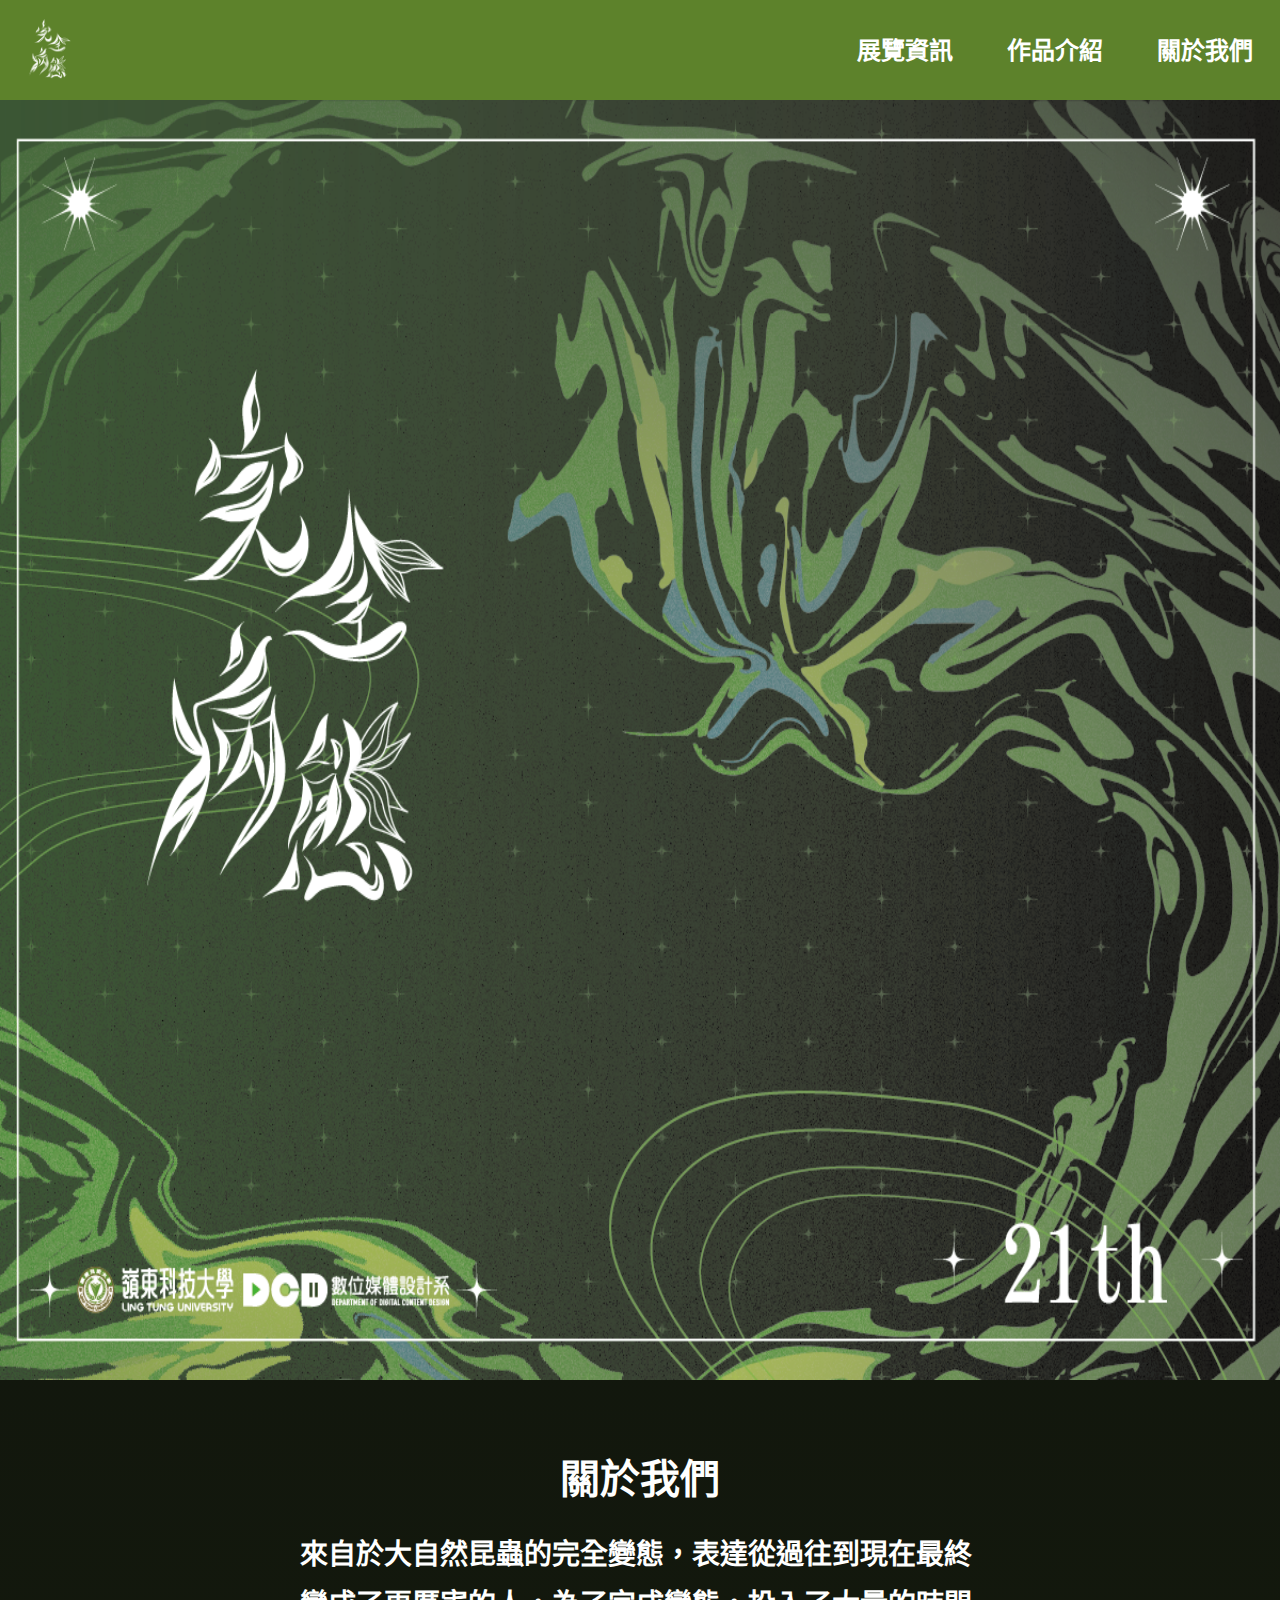
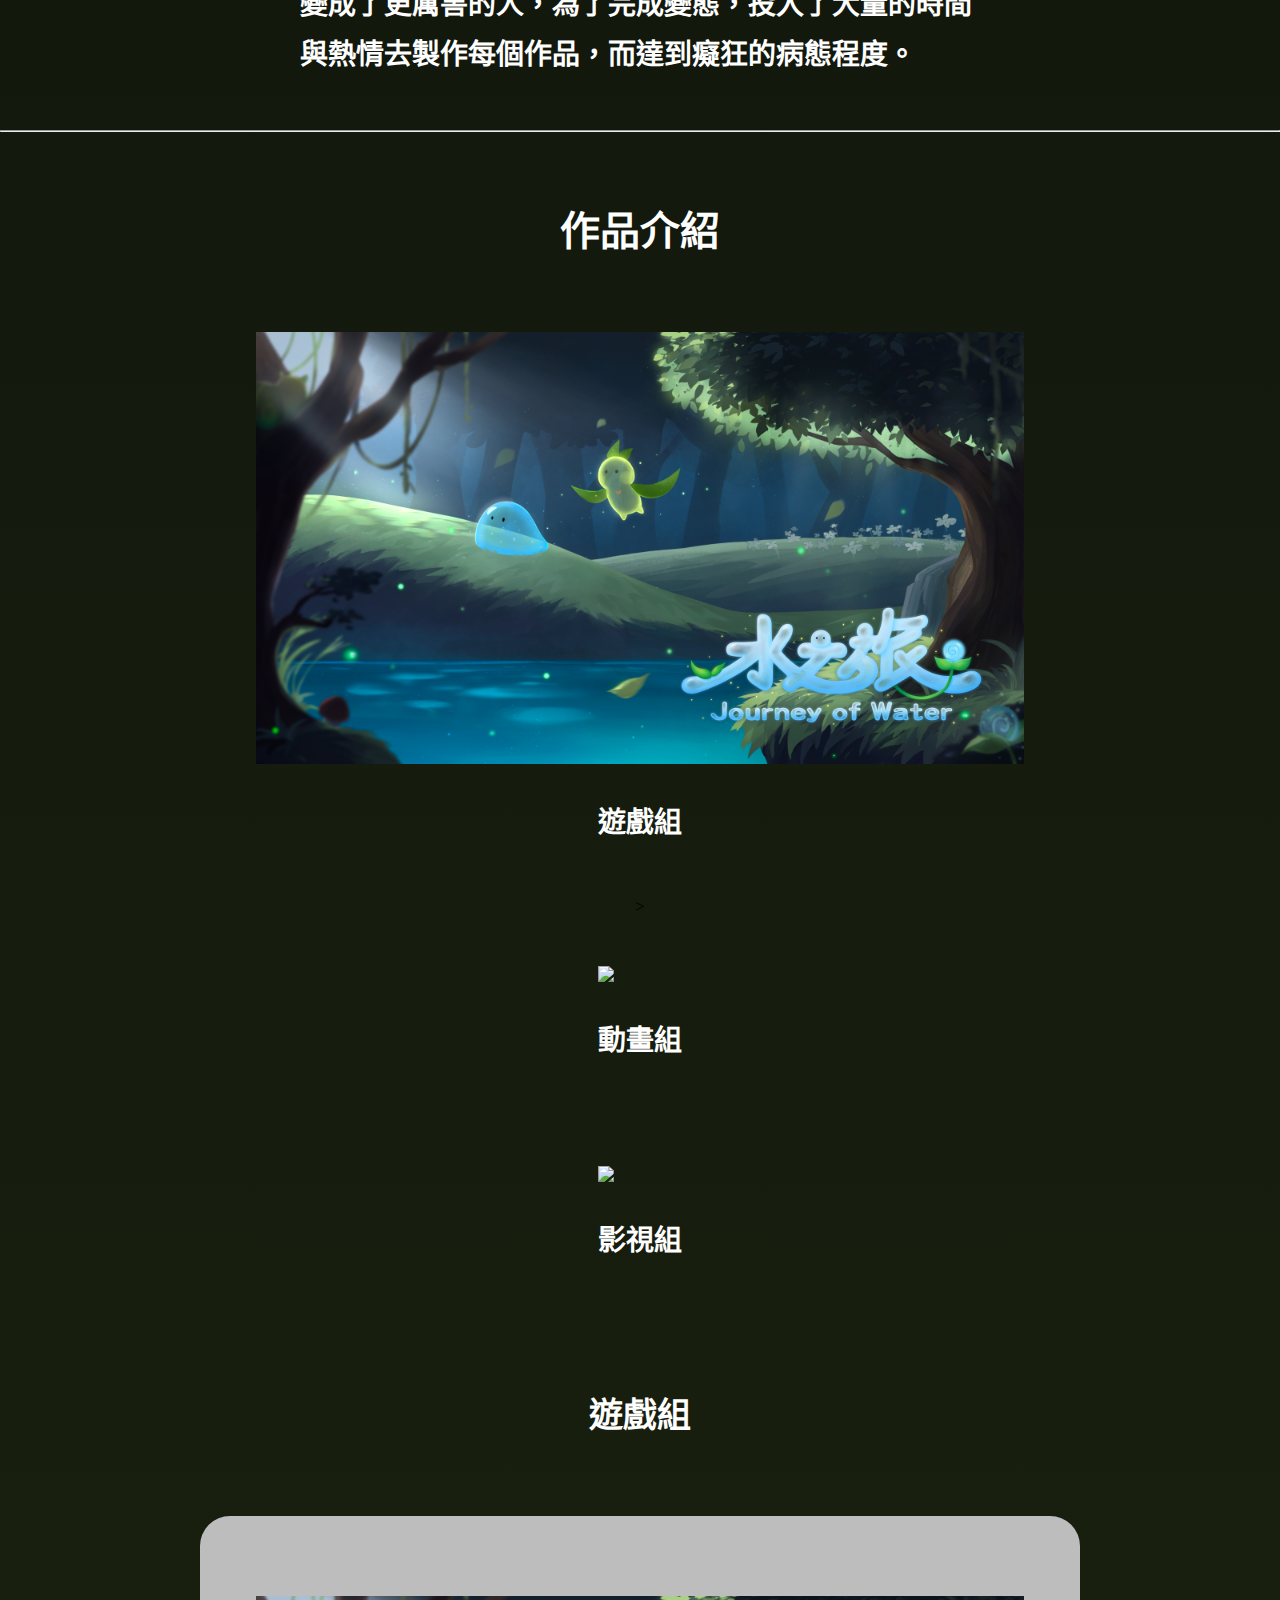
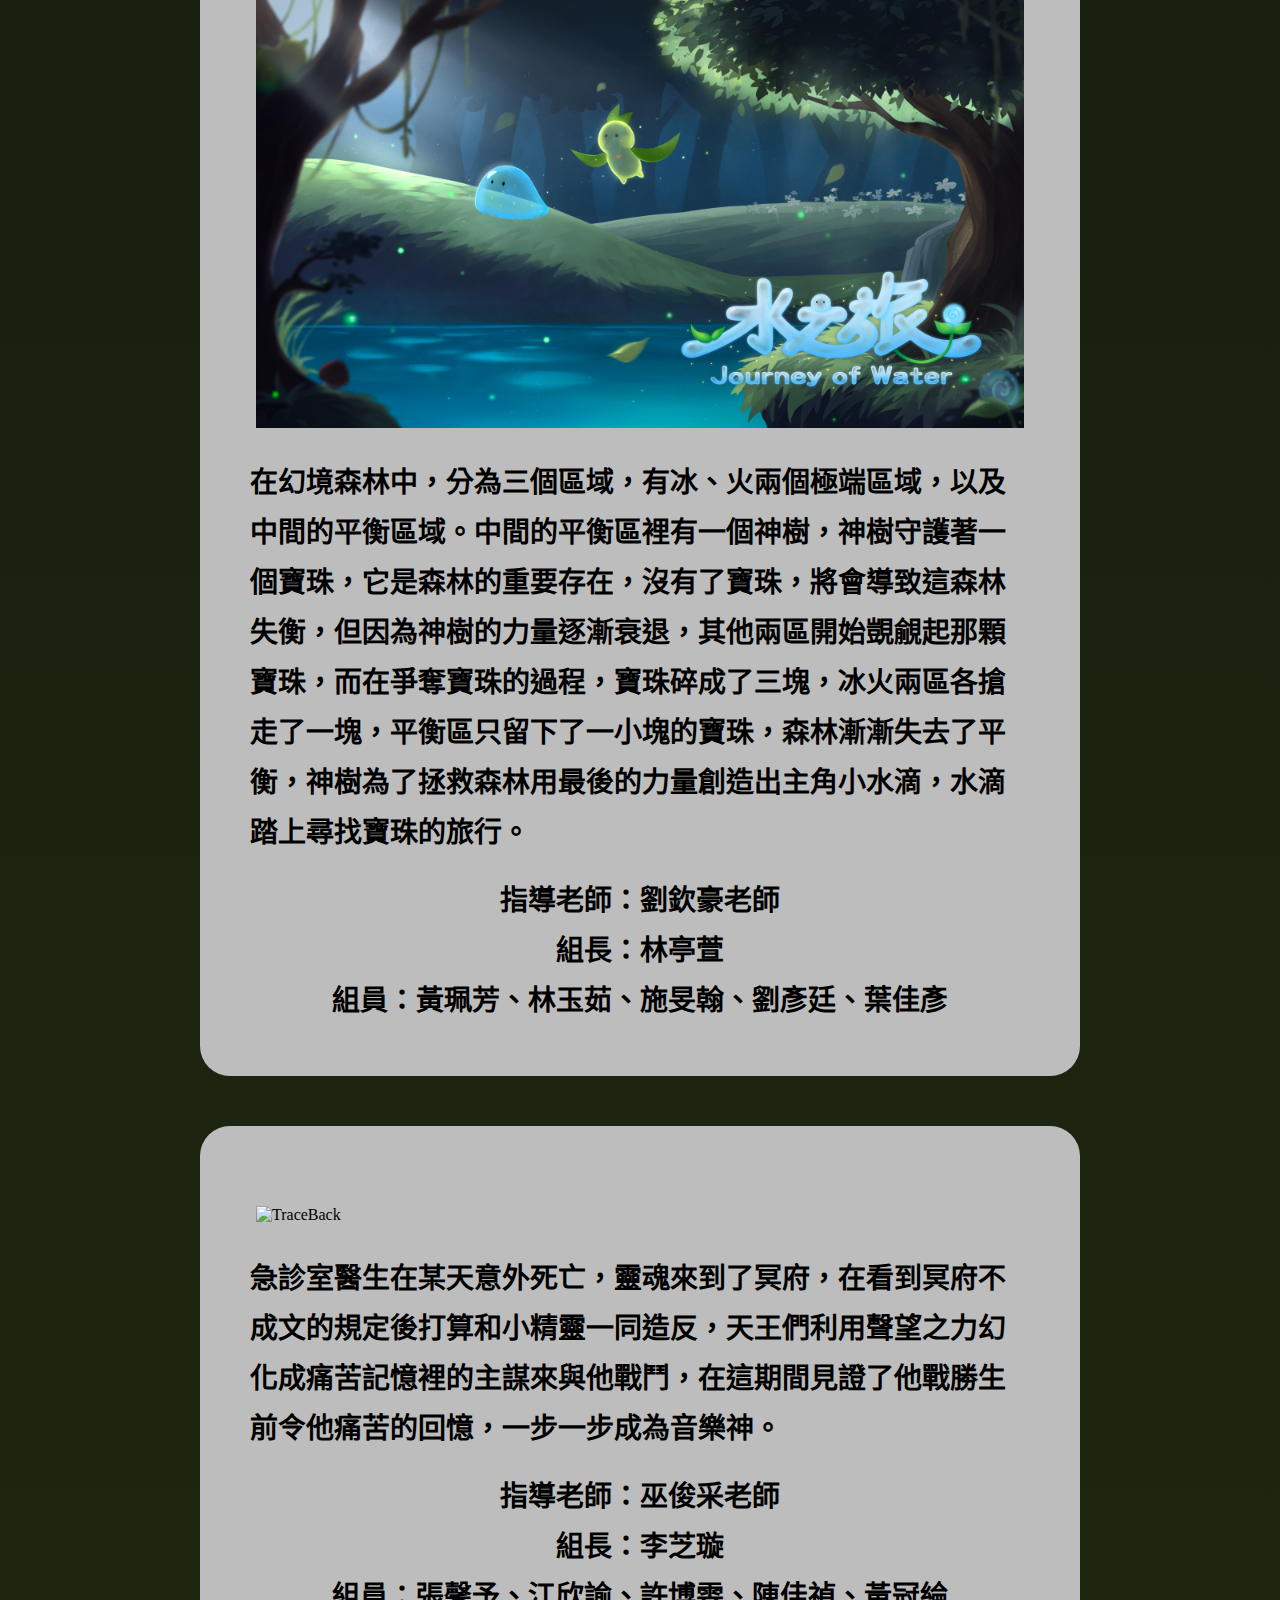
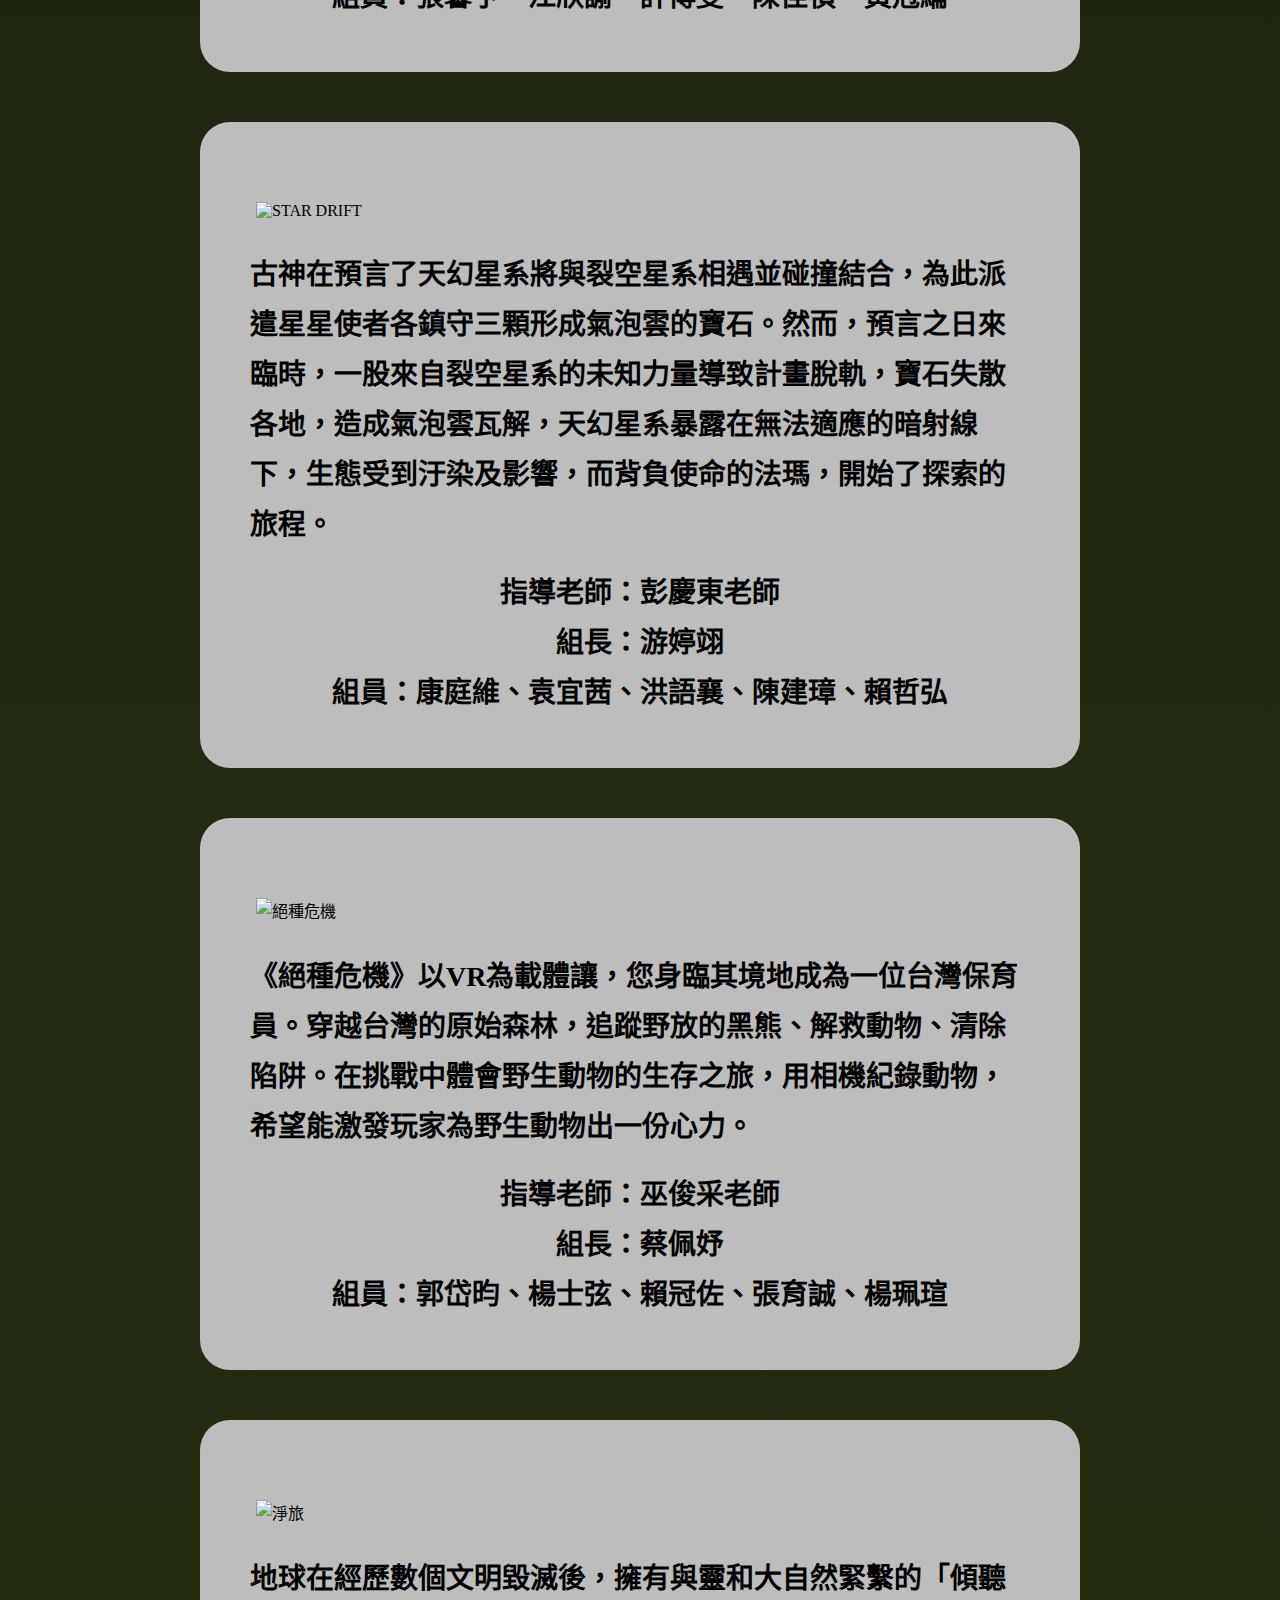
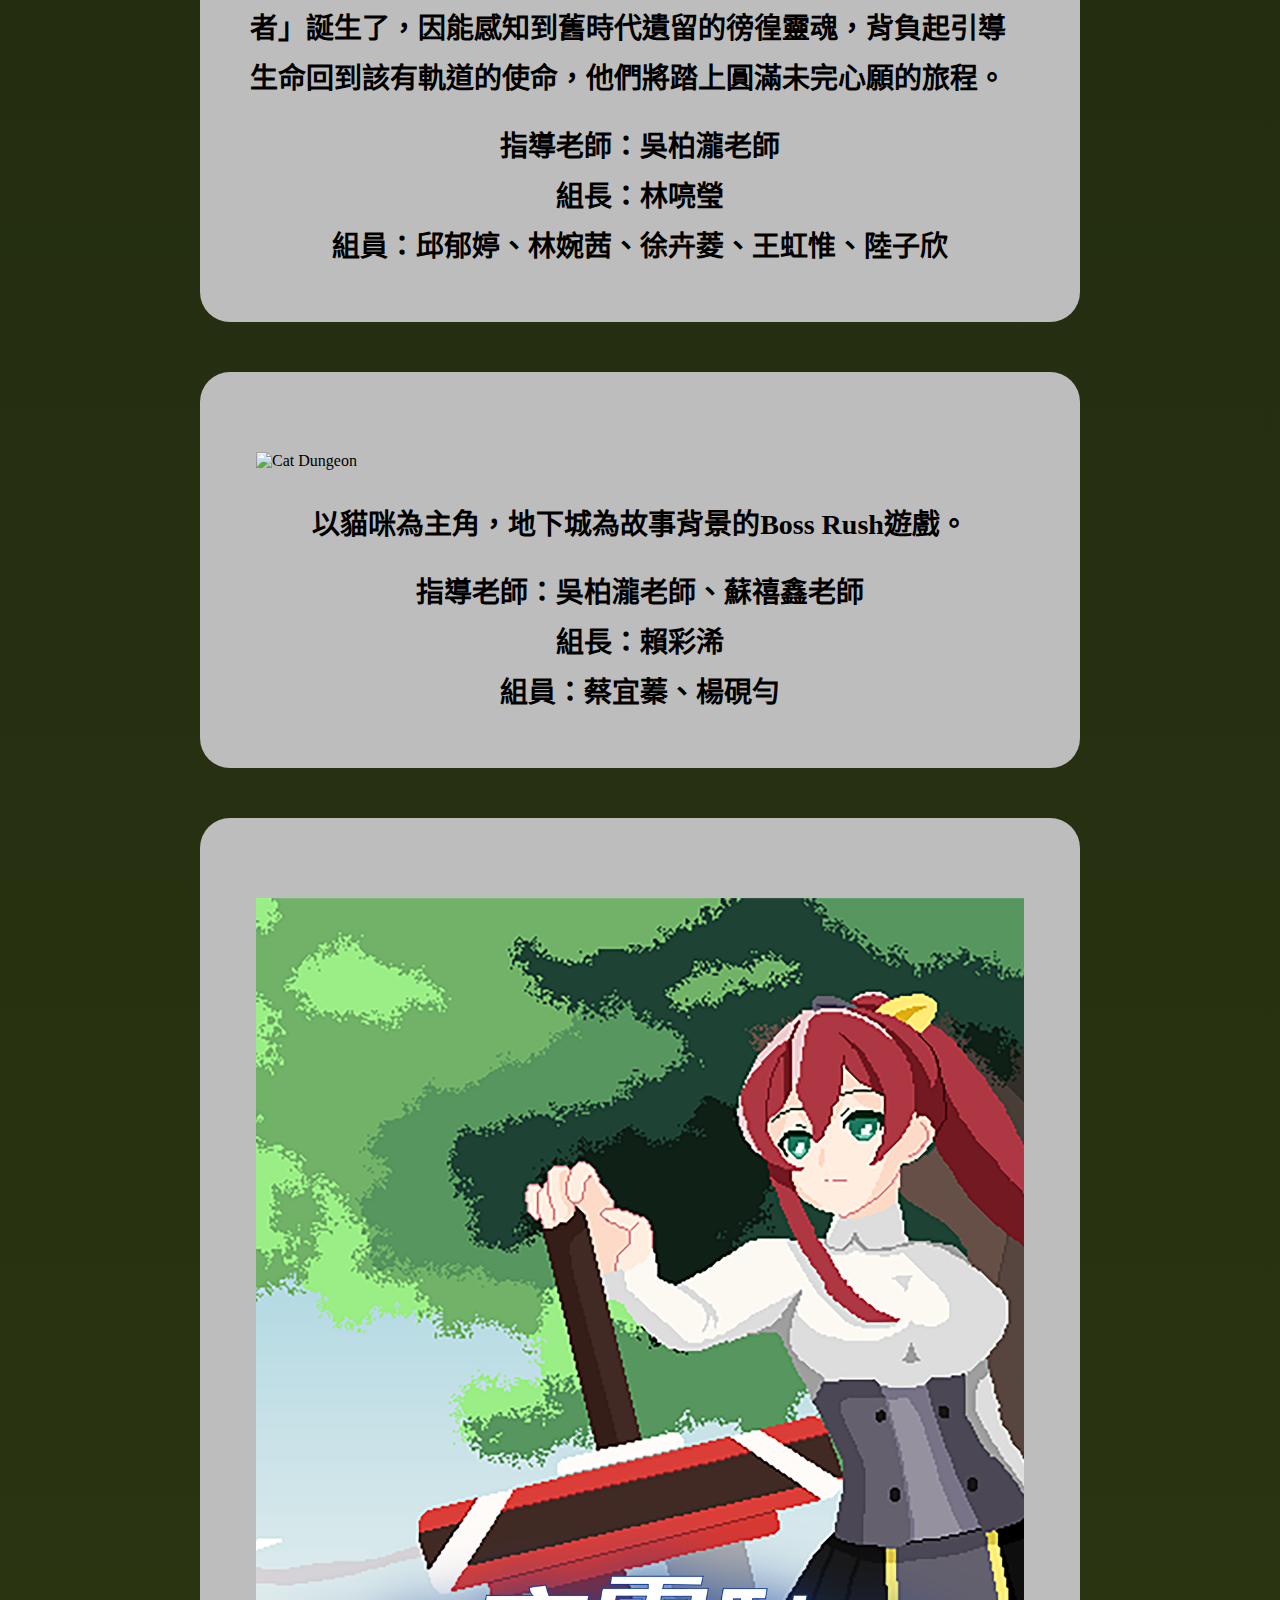
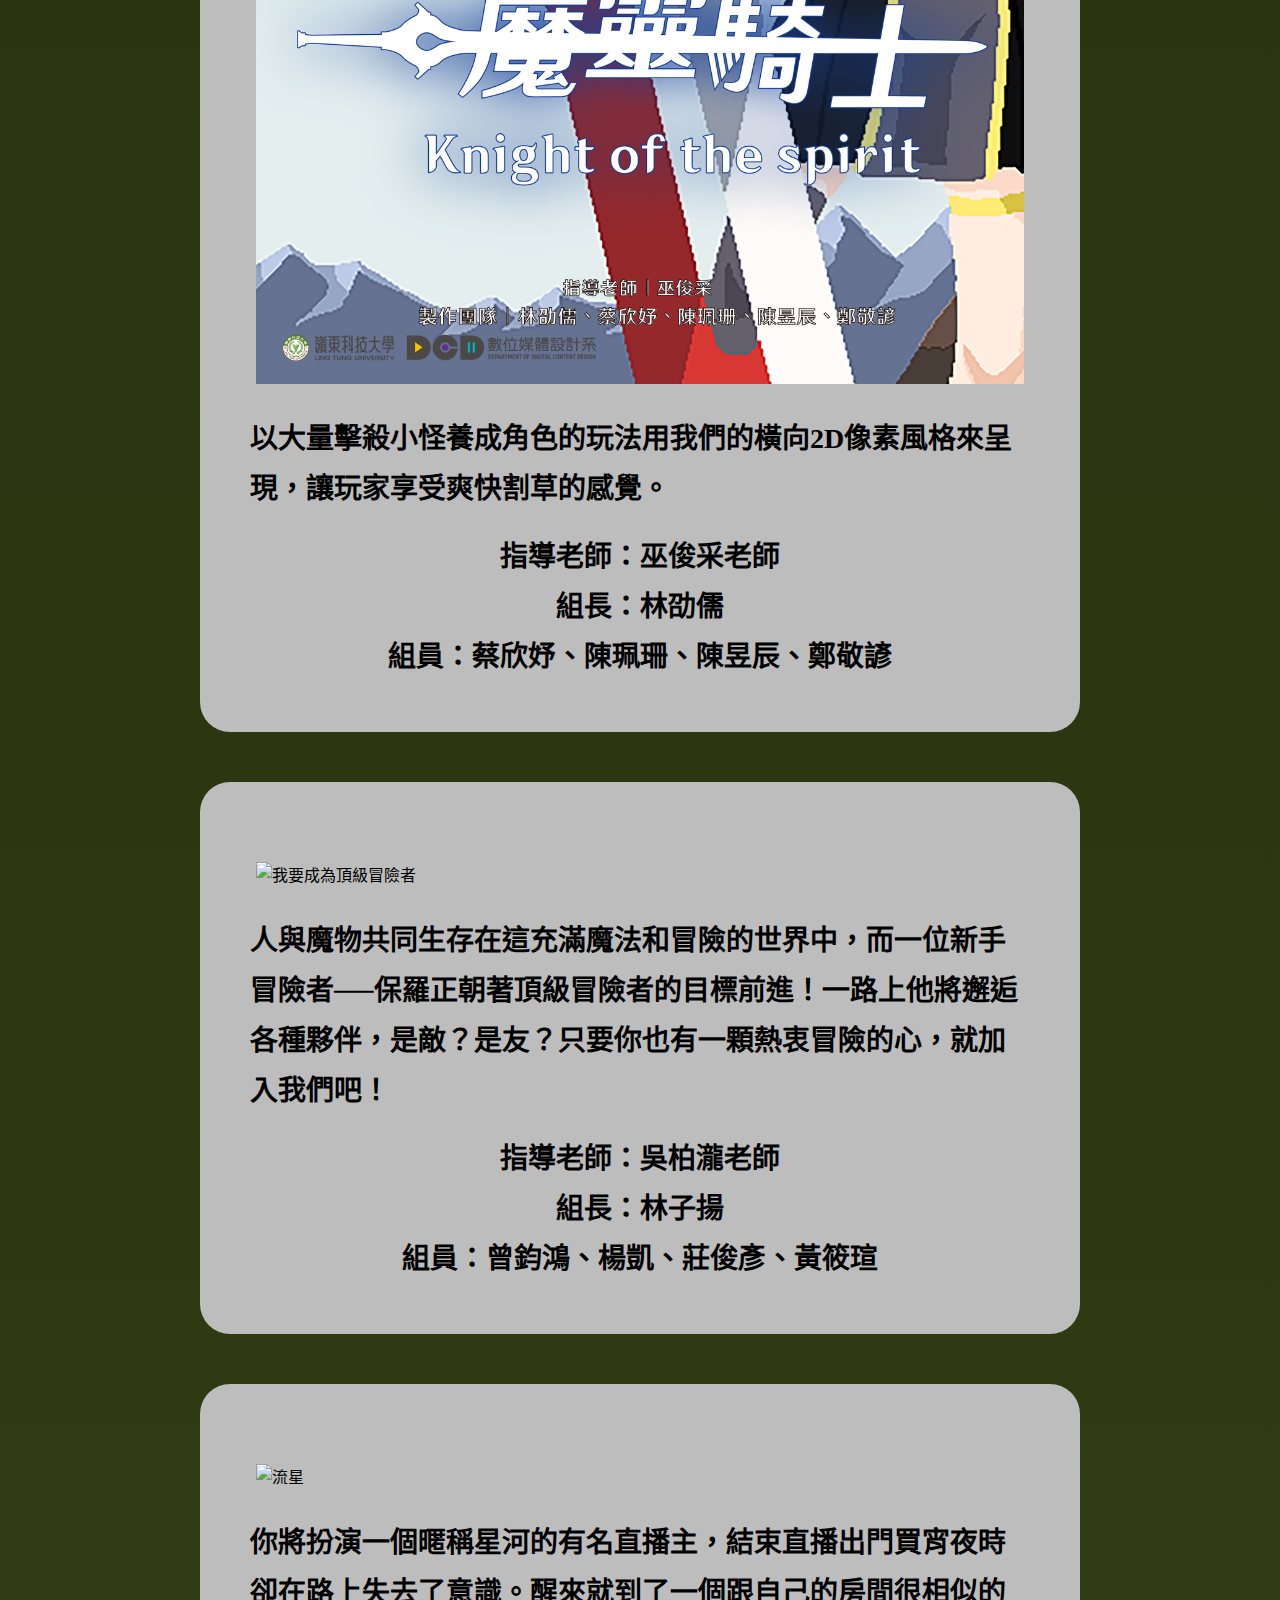
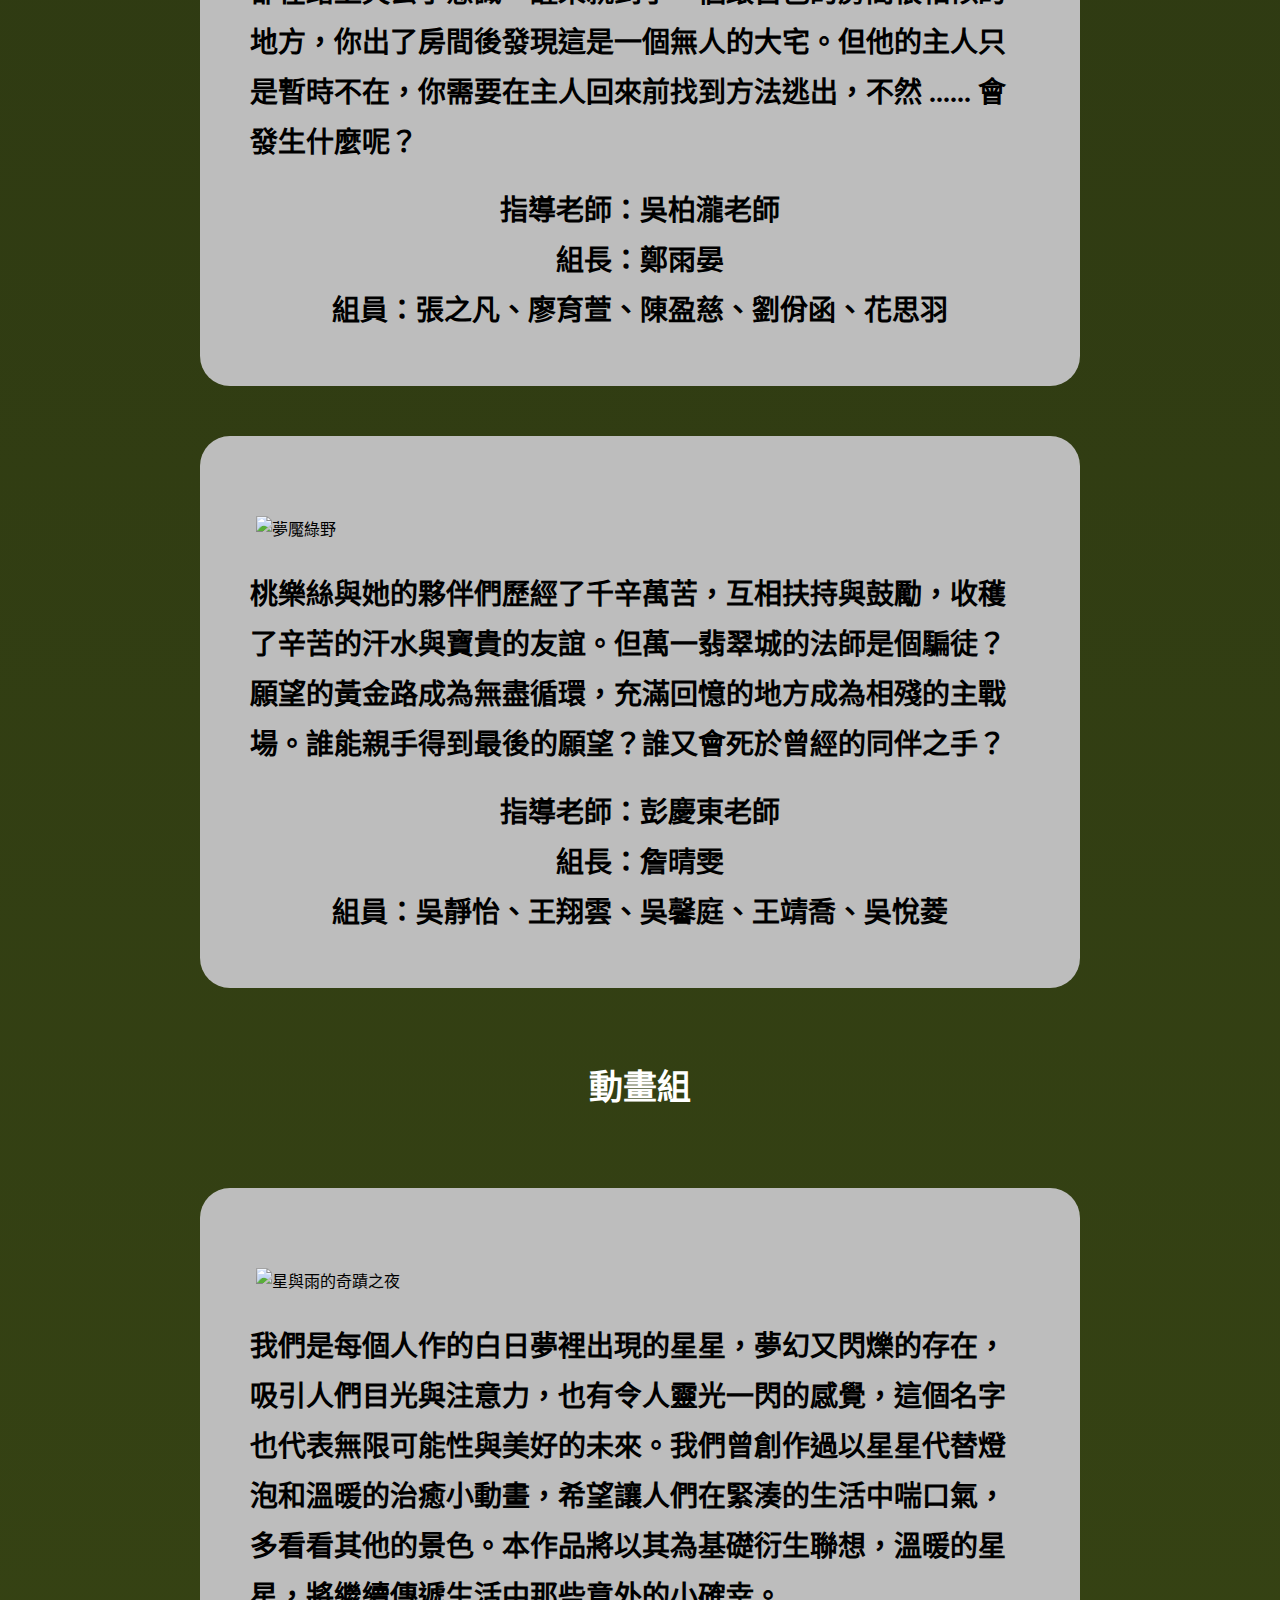
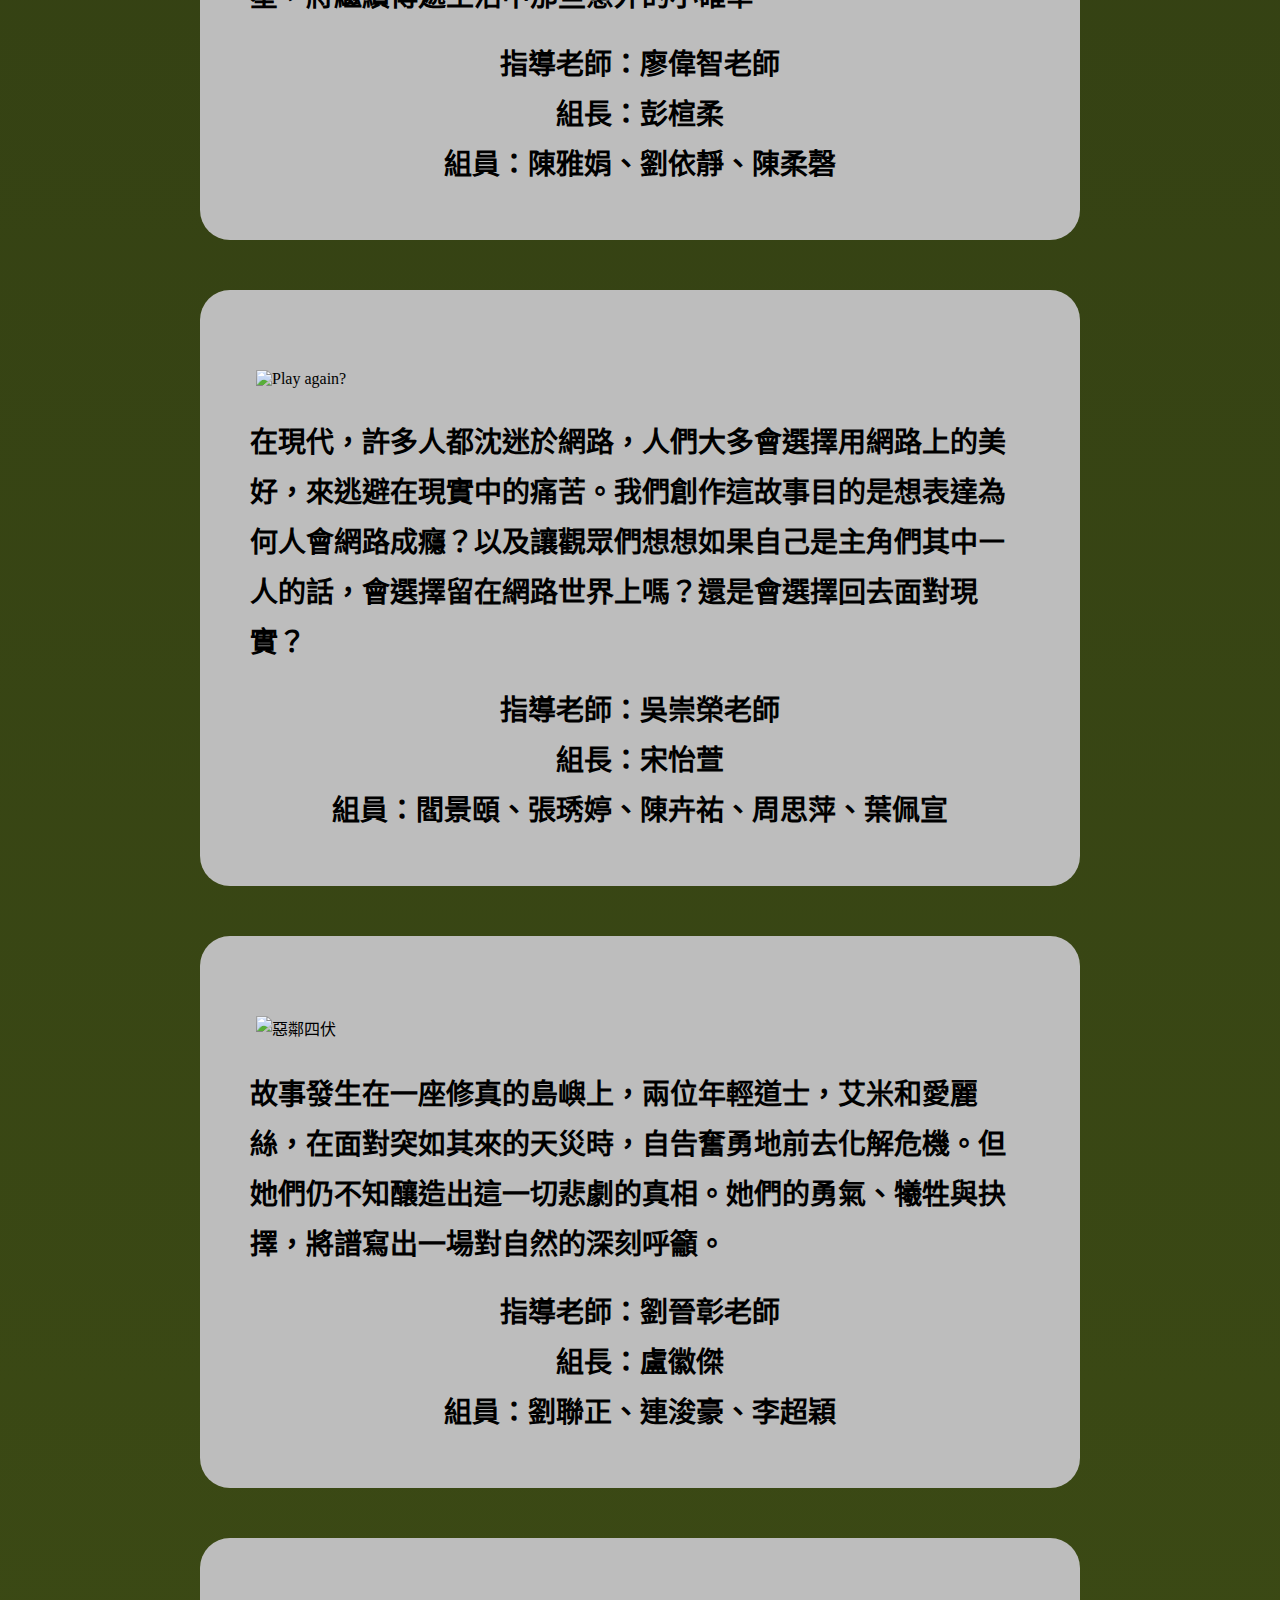
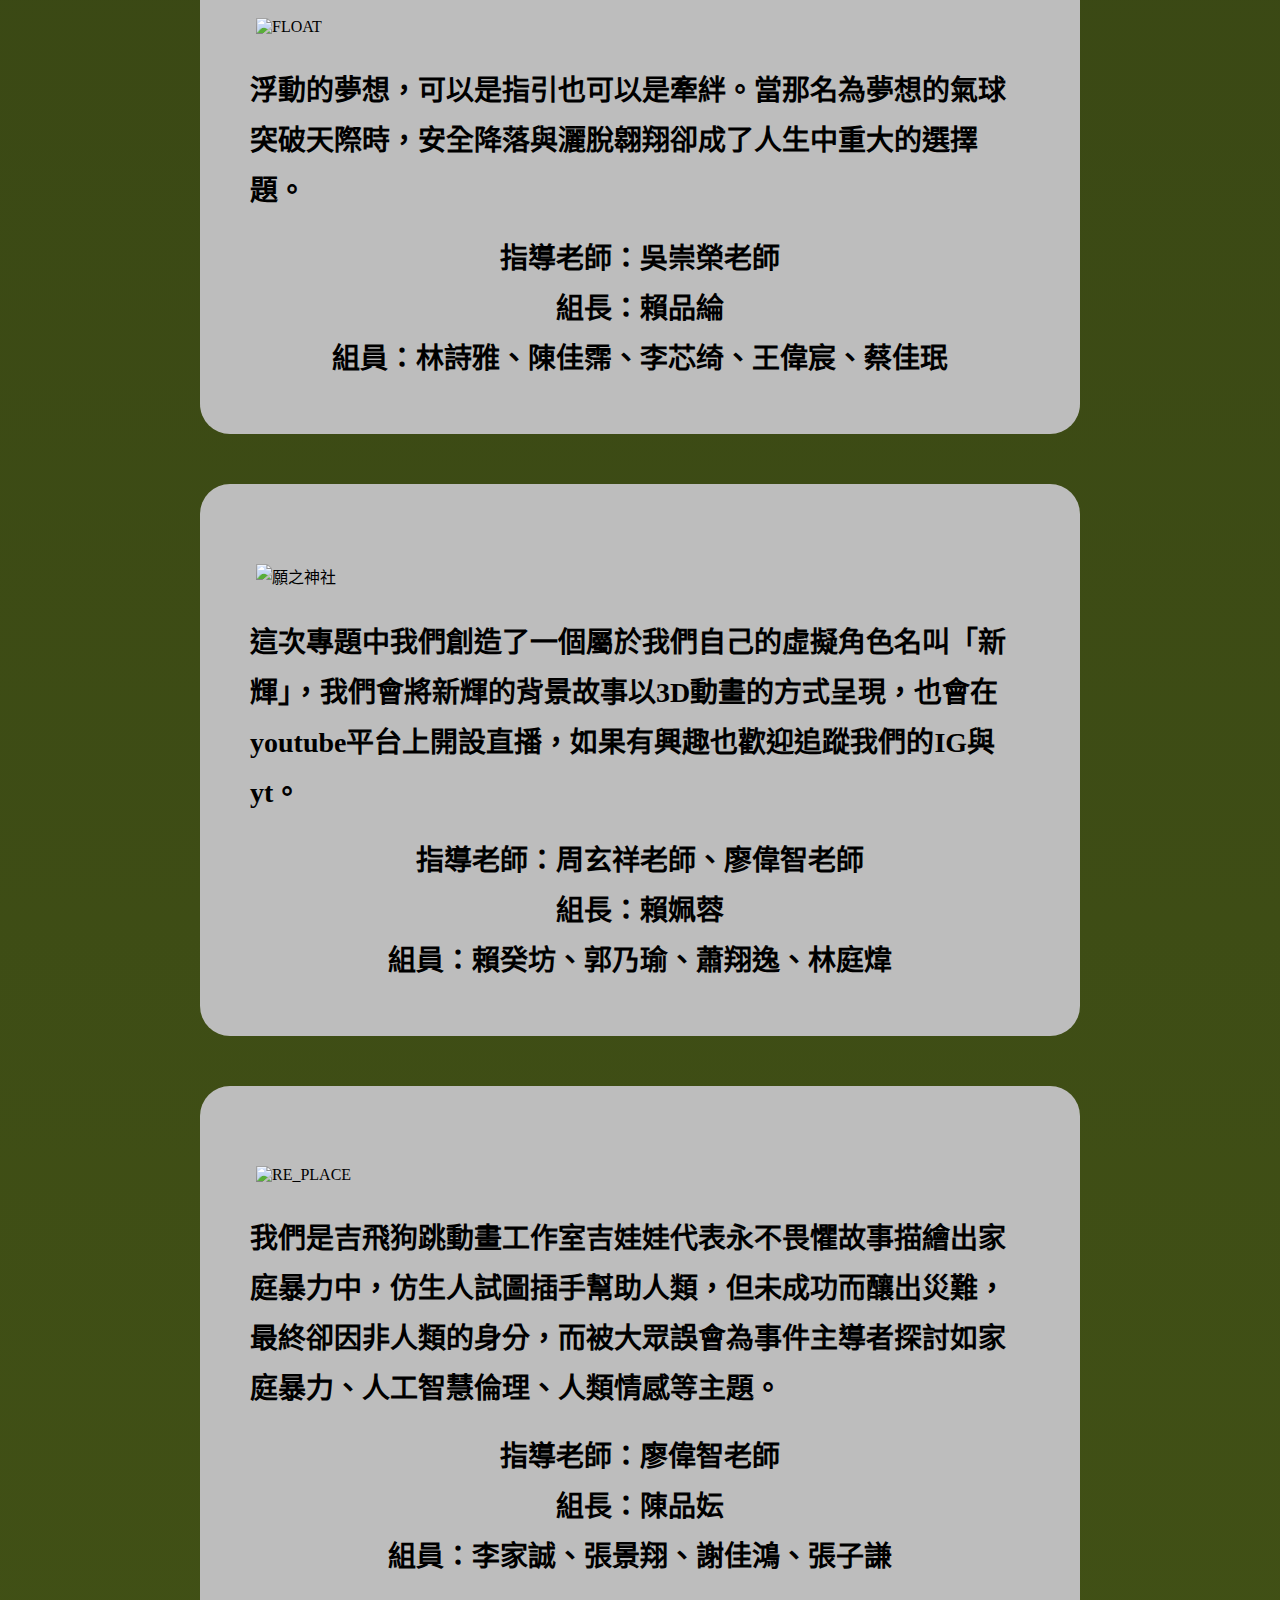
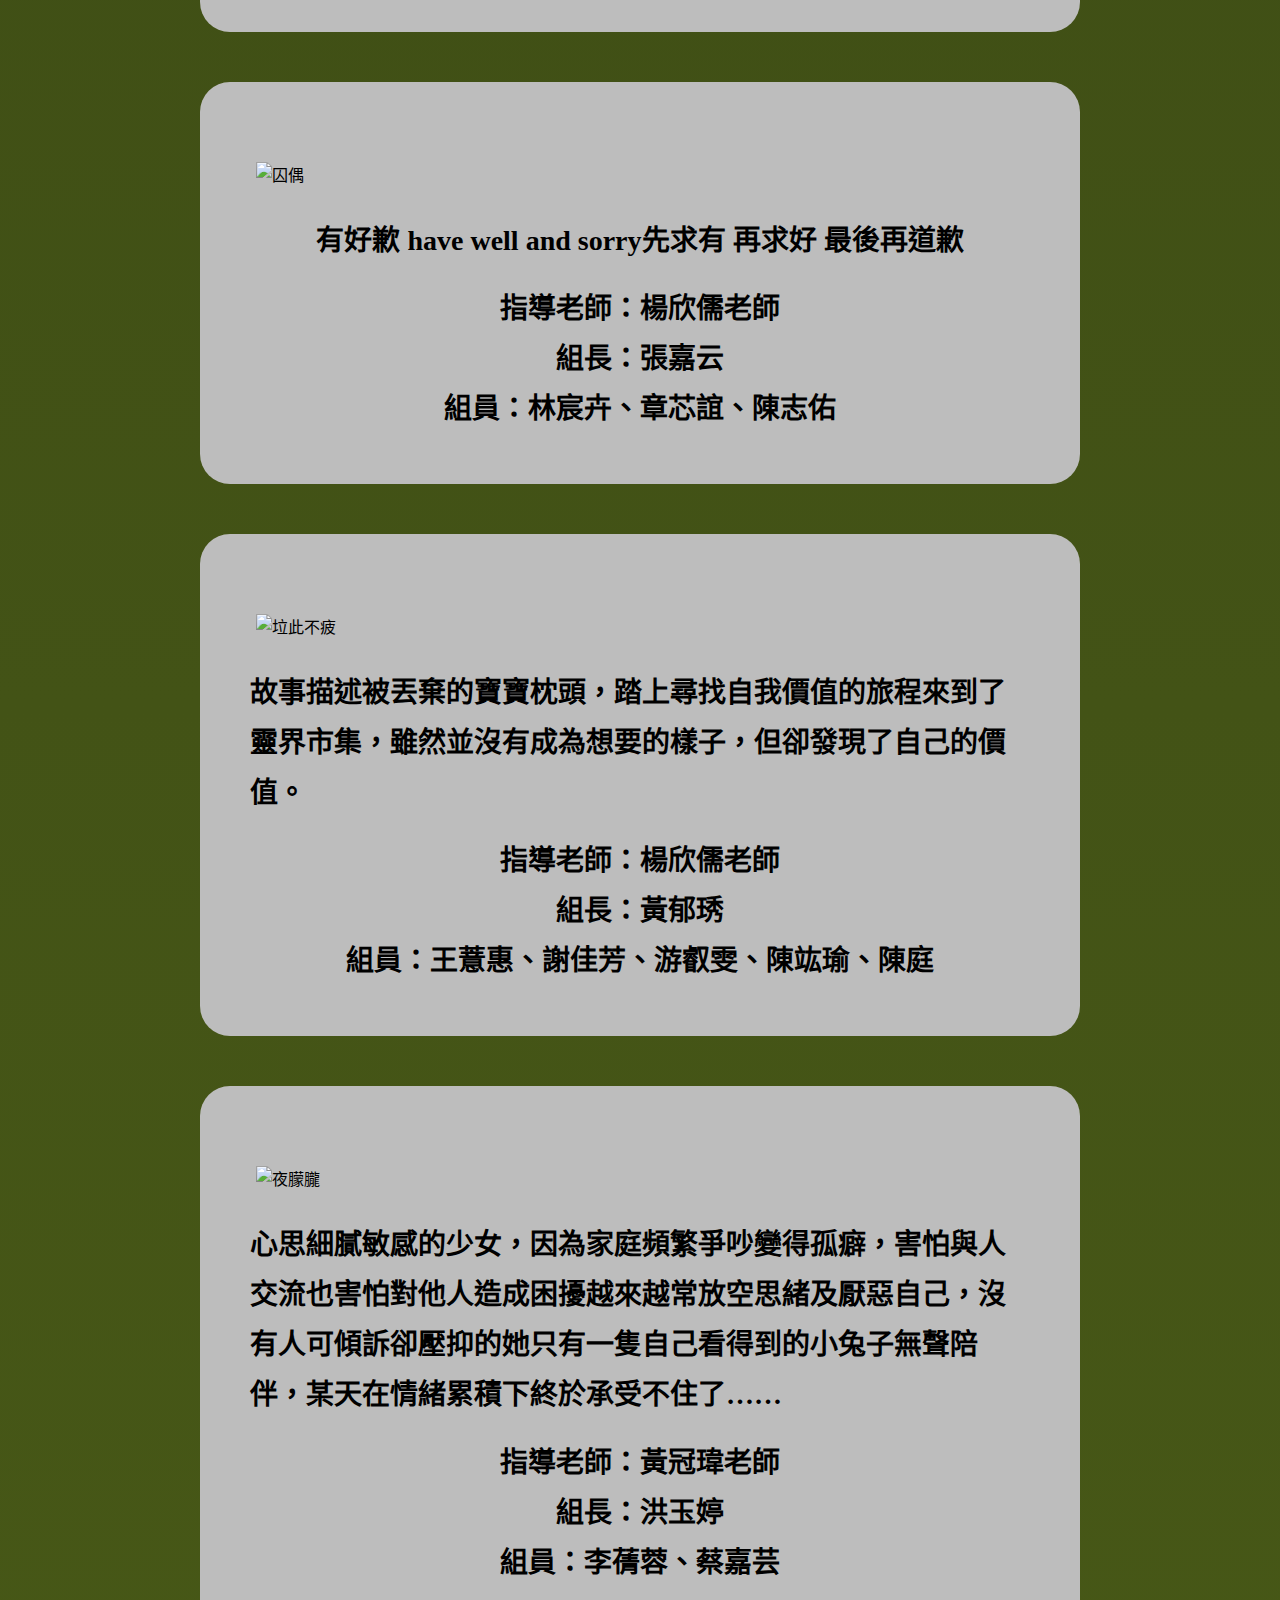
==== commit de01b4e7: "Add files via upload" ====
--- a/index.html
+++ b/index.html
@@ -12,11 +12,9 @@
     <header>
         <button class="menu">&#9776;</button>
     <h1><img src="image/LOGO.png"></h1>
-    <ul>
-        <li><a href="#"><b>關於我們</b></a></li>
-        <li><a href="#"><b>作品介紹</b></a></li>
-        <li><a href="#"><b>展覽資訊</b></a></li>
-    </ul>
+    <button id="btnAbout"><b>關於我們</b></button>
+    <button><b>作品介紹</b></button>
+    <button><b>展覽資訊</b></button>
     </header>
 
     <main>  
@@ -54,7 +52,7 @@
         <section>
         <img src="image/遊戲組/遊戲組-ㄨㄚˊ-水之旅/水之旅_主視覺.png" width="768" alt="水之旅"/>
 
-            <p><b>水除了以氣體形式存在於大氣中，液體和固體形式占據了地面70-75%的組成部分，水也是任何有生命的生物或植物所需要的重要資源，並且型態千變萬化，能變成氣態、液態、固態，而我們從中發現遊戲的發想。</b></p>
+            <p><b>在幻境森林中，分為三個區域，有冰、火兩個極端區域，以及中間的平衡區域。中間的平衡區裡有一個神樹，神樹守護著一個寶珠，它是森林的重要存在，沒有了寶珠，將會導致這森林失衡，但因為神樹的力量逐漸衰退，其他兩區開始覬覦起那顆寶珠，而在爭奪寶珠的過程，寶珠碎成了三塊，冰火兩區各搶走了一塊，平衡區只留下了一小塊的寶珠，森林漸漸失去了平衡，神樹為了拯救森林用最後的力量創造出主角小水滴，水滴踏上尋找寶珠的旅行。</b></p>
             <br>
             <p><b>指導老師：劉欽豪老師</b></p>
             <p><b>組長：林亭萱</b></p>
@@ -274,17 +272,17 @@
     <section class="movie">
         
         <section>
-            <img src="" width="768" alt="那年回家"/>
-
-            <p><b></b></p>
-            <br>
-            <p><b>指導老師：老師</b></p>
-            <p><b>組長：</b></p>
-            <p><b>組員：</b></p>   
-        </section>
-
-        <section>
-            <img src="image/影視組/影視組 - 記憶謊言/記憶謊言_主視覺.jpeg" width="768" alt="記憶謊言"/>
+            <img src="image/影視組/影視組-那年, 回家/那年回家_主視覺.jpg" width="768" alt="那年回家"/>
+
+            <p><b>博宇從小由婆婆帶大，19歲這年婆婆過世，博宇藉此回到怡君身邊，卻在生活上因彼此認知和理念有所差異，導致两人產生代溝，直到分歧的最後一刻，怡君跟博宇事明白這一路所追求的，都只是爲了回到原點…</b></p>
+            <br>
+            <p><b>指導老師：劉晉彰老師</b></p>
+            <p><b>組長：廖冠霖</b></p>
+            <p><b>組員：趙宇喆</b></p>   
+        </section>
+
+        <section>
+            <img src="image/影視組/影視組 - 記憶謊言/記憶謊言_主視覺.png" width="768" alt="記憶謊言"/>
 
             <p><b>人的記憶如謊言般諷刺，隨時都能夠被他人的幾句話而被竄改，夢境也是，你所看到的夢境，真的是實的?還是 一切都是虛構?</b></p>
             <br>
@@ -294,7 +292,7 @@
         </section>
 
         <section>
-            <img src="" width="768" alt="泥沼"/>
+            <img src="image/影視組/影視組 泥沼/泥沼_主視覺.png" width="768" alt="泥沼"/>
 
             <p><b>主角瑞銘在面臨到自己的阿嬤被詐騙後，不理解的他為了幫阿嬤善後，意外的加入到一份高薪的工作，但隨著工作的深入，卻發現這份工作與家裡的狀況好像似曾相似...</b></p>
             <br>
@@ -304,7 +302,7 @@
         </section>
 
         <section>
-            <img src="image/影視組/影視組 離別沒有吉時/離別沒有吉時_主視覺.jpg" width="768" alt="離別沒有吉時"/>
+            <img src="image/影視組/影視組 離別沒有吉時/離別沒有吉時_主視覺.png" width="768" alt="離別沒有吉時"/>
 
             <p><b>明清久違的回老家辦事，家人卻對明清不理不睬，好似根本看不見明清；疑惑中的明清這才發現家中正在舉辦自己的葬禮......明清會說些什麼?在離開前還能做點什麼?又該怎麼做才算是好好的說再見呢？</b></p>
             <br>
@@ -342,7 +340,7 @@
             <img src="image/影視組/影視組-A.L.Yin-懷戀/懷戀_主視覺.JPG" width="768" alt="懷戀"/>
 
             <p><b>過去是如此令人著迷，有人懷念過去，為了留下回憶，”舊物”產業也油然而生。本片採訪從事舊物相關產業的人，聚焦於他們從收藏到今日他們的事業，也同時簡要介紹跳蚤市場與舊物市集的故事。</b></p>
- <br>
+            <br>
             <p><b>指導老師：靳鐵章老師</b></p>
             <p><b>組長：尹修倫</b></p>
         </section>
--- a/style.css
+++ b/style.css
@@ -31,6 +31,19 @@
     margin: 20px;
     font-size: 24px;
 }
+header button{
+    display: inline;
+    line-height: 100px;
+    background-color: rgb(93, 130, 43);
+    float: right;
+    border: none;
+    height: 100px;
+    width: 150px;
+    font-size: 24px;
+}
+header button:hover{
+    background-color: rgb(94, 116, 27);
+} 
 /*導覽列的連結*/
 header a{
     text-decoration: none;
@@ -59,7 +72,7 @@
 }
 
 main{
-    background-color: rgb(25, 41, 20);
+    background-image: linear-gradient(rgb(13, 17, 12), rgb(94, 116, 27));
     padding: 100px 0px 0px 0px;
 }
 .title{
@@ -105,7 +118,7 @@
     align-items: center;
 }
 
-@media screen and (max-width: 600px) {
+@media screen and (max-width: 768px) {
     .game::-webkit-scrollbar, .animation::-webkit-scrollbar, .movie::-webkit-scrollbar {
         display: none;
     }
@@ -131,6 +144,13 @@
     header ul{
         display: none;
     }
+    header button{
+        display: none;
+        float: left;
+    }
+    header button:hover{
+        background-color: rgb(93, 130, 43)
+    } 
     h2{
         font-size: 32px;
     }
@@ -153,16 +173,19 @@
     }
     .game, .animation, .movie{
         display: flex;
-        justify-content: center;
+        justify-content: flex-start;
         padding: 0px 10px;
         overflow: scroll;
     }
     .game section, .animation section, .movie section{
         align-items: flex-start;
+        padding: 40px 20px;
         margin: 0px 30px;
     }
     .game img, .animation img, .movie img{
         width: 250px;  
+        padding: 0px 0px;
+        margin: 0px 0px 30px 0px; 
     }
     .game p, .animation p, .movie p{
         font-size: 16px;
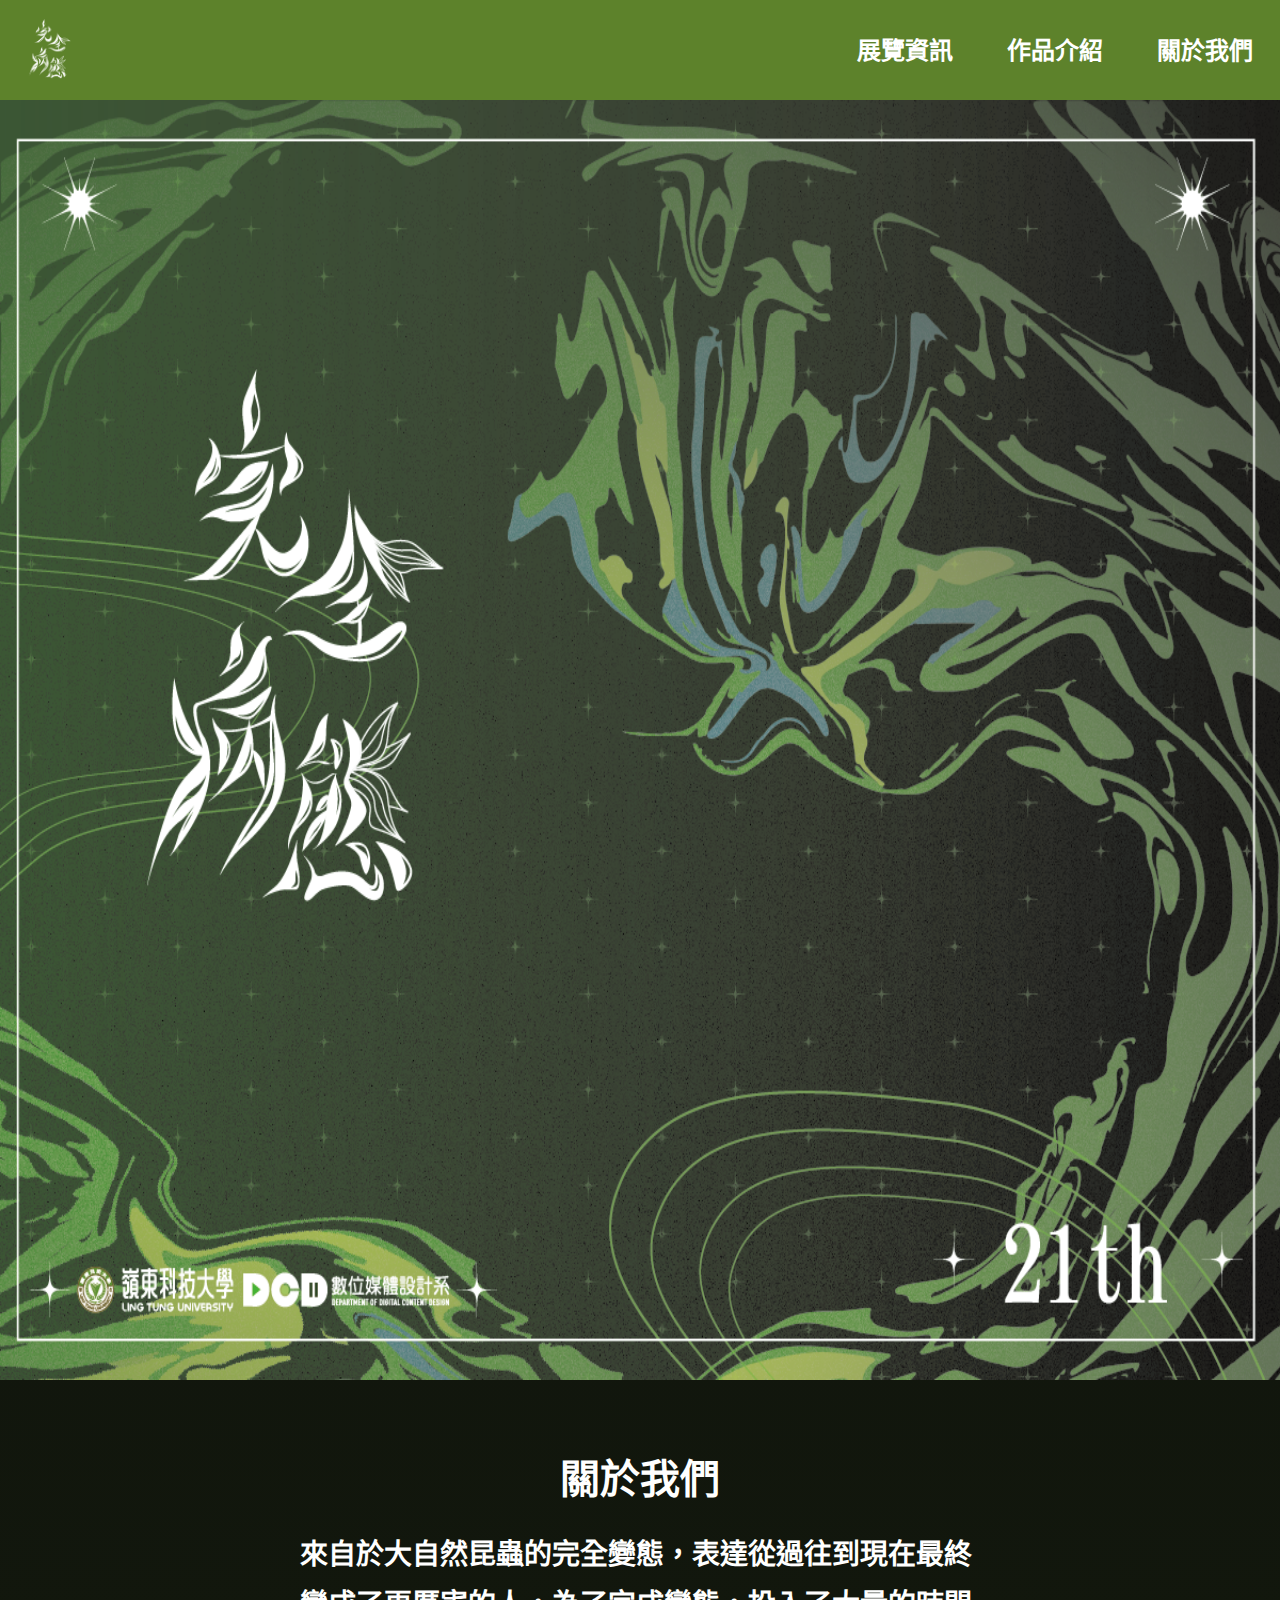
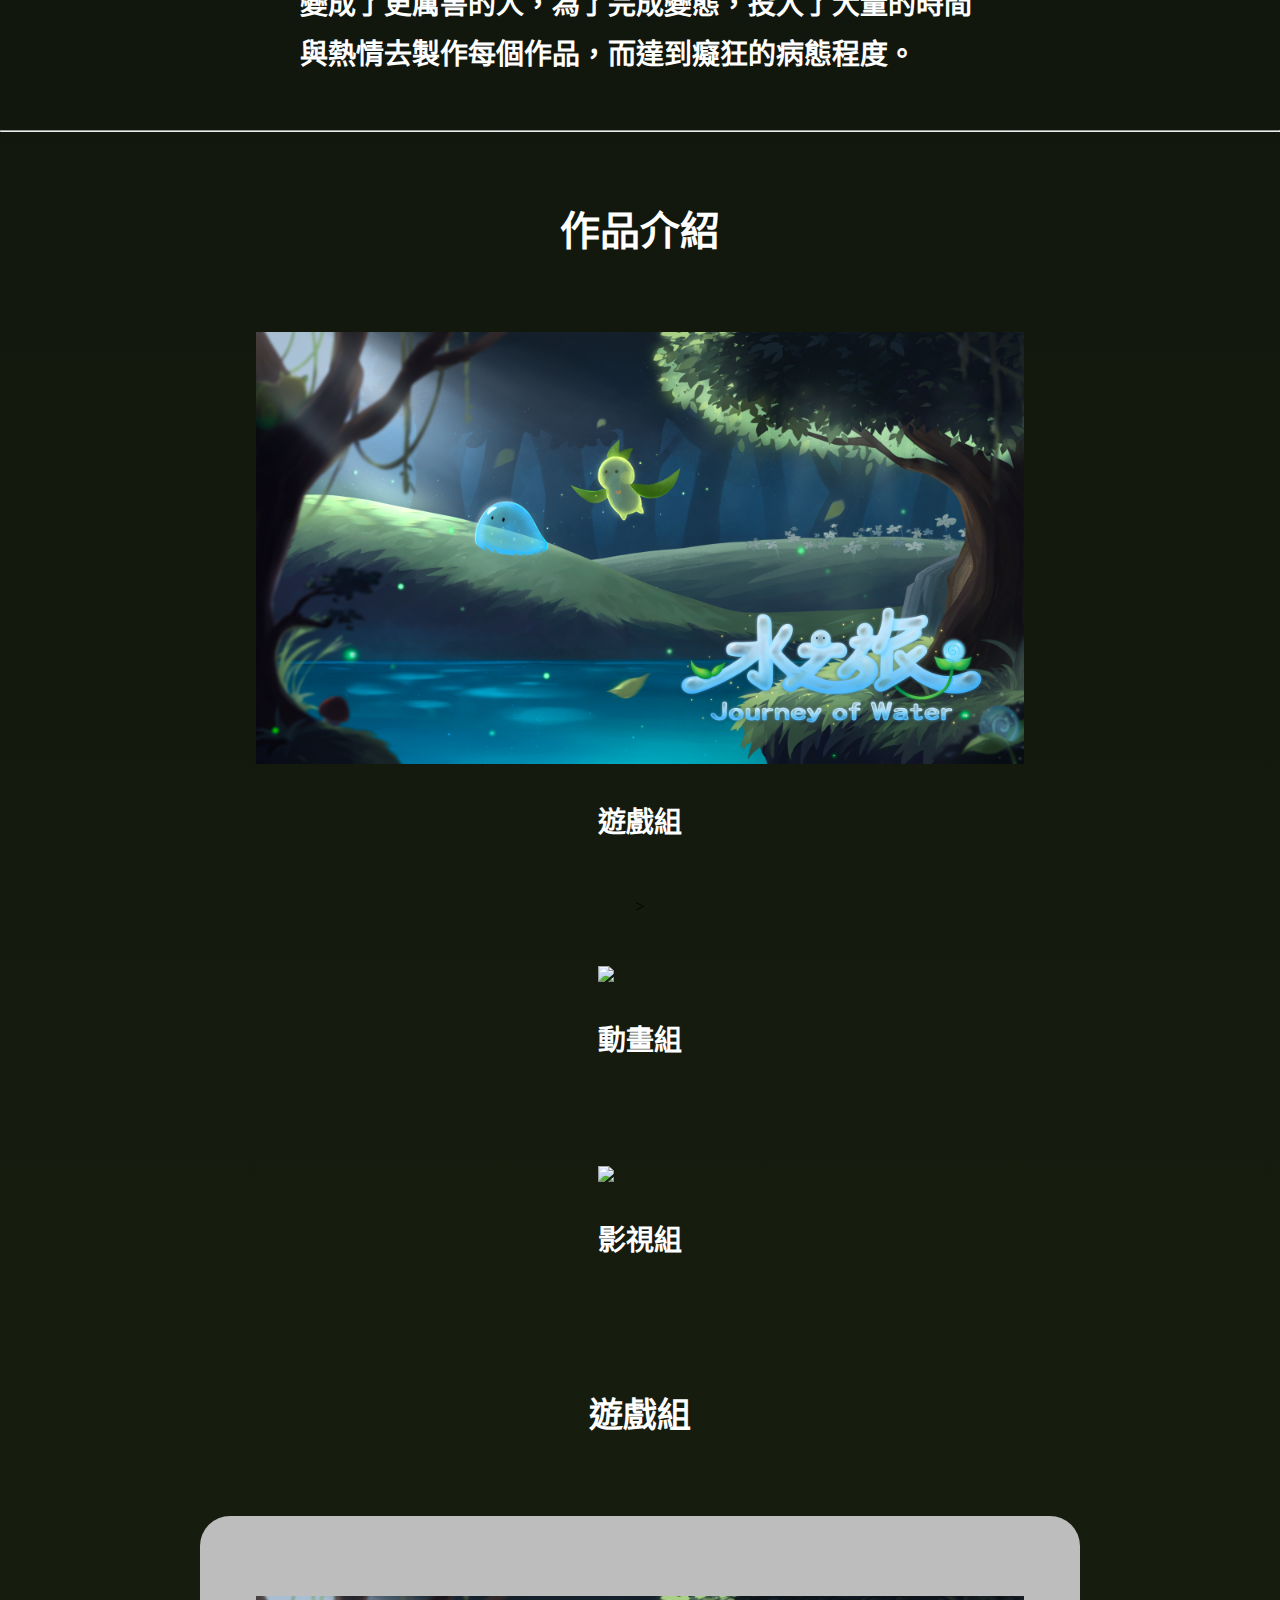
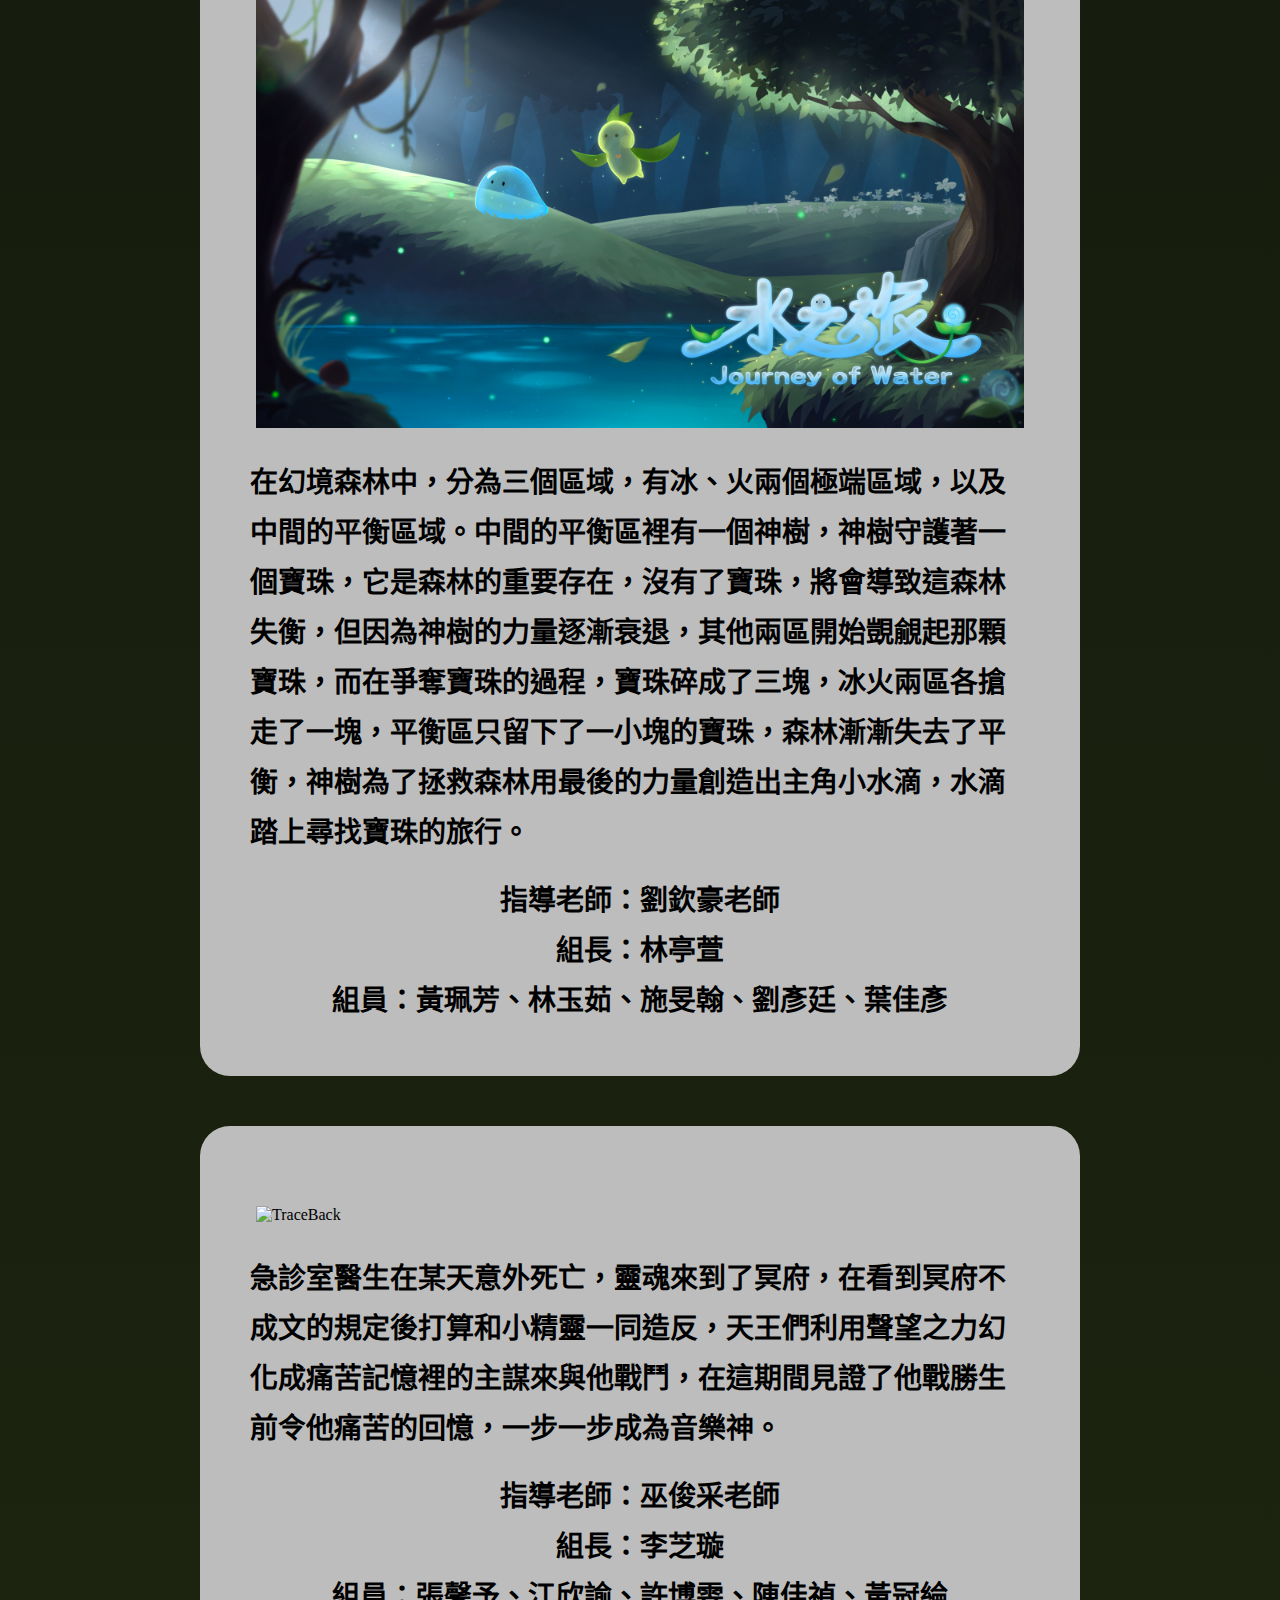
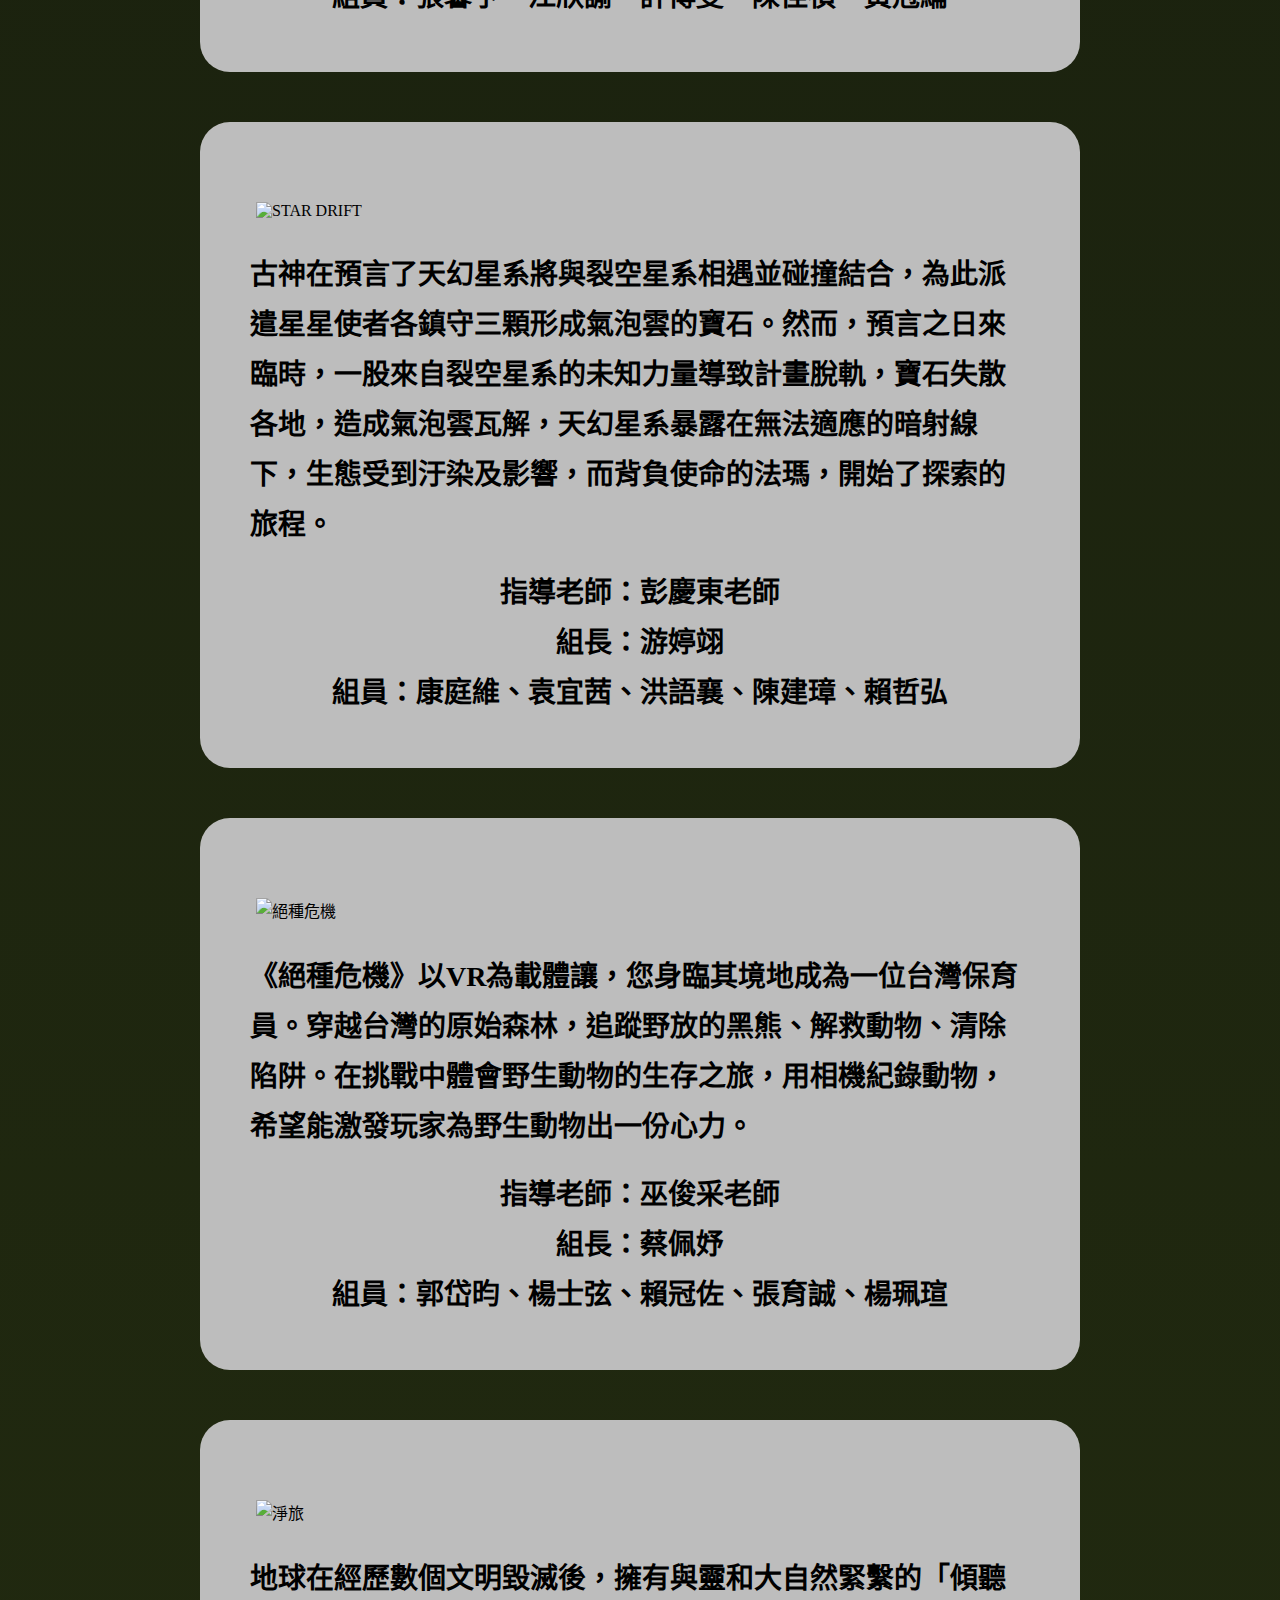
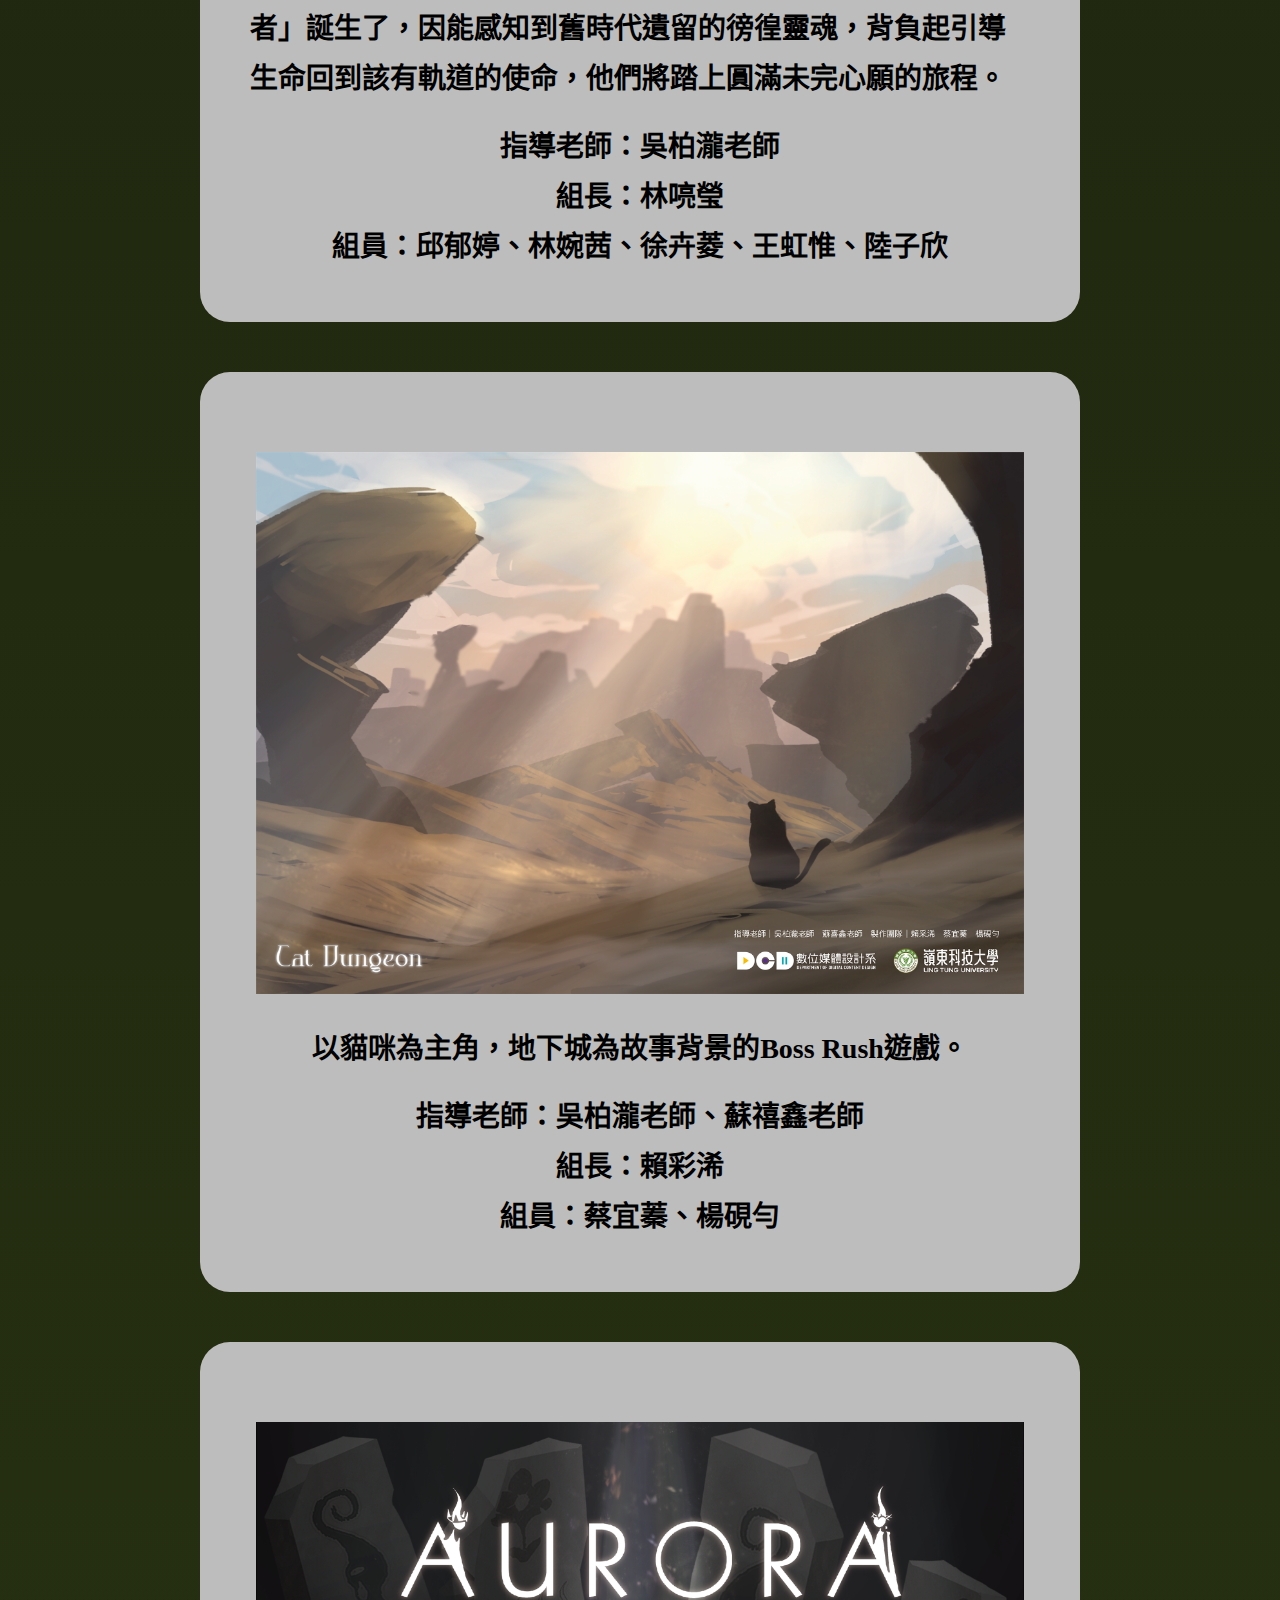
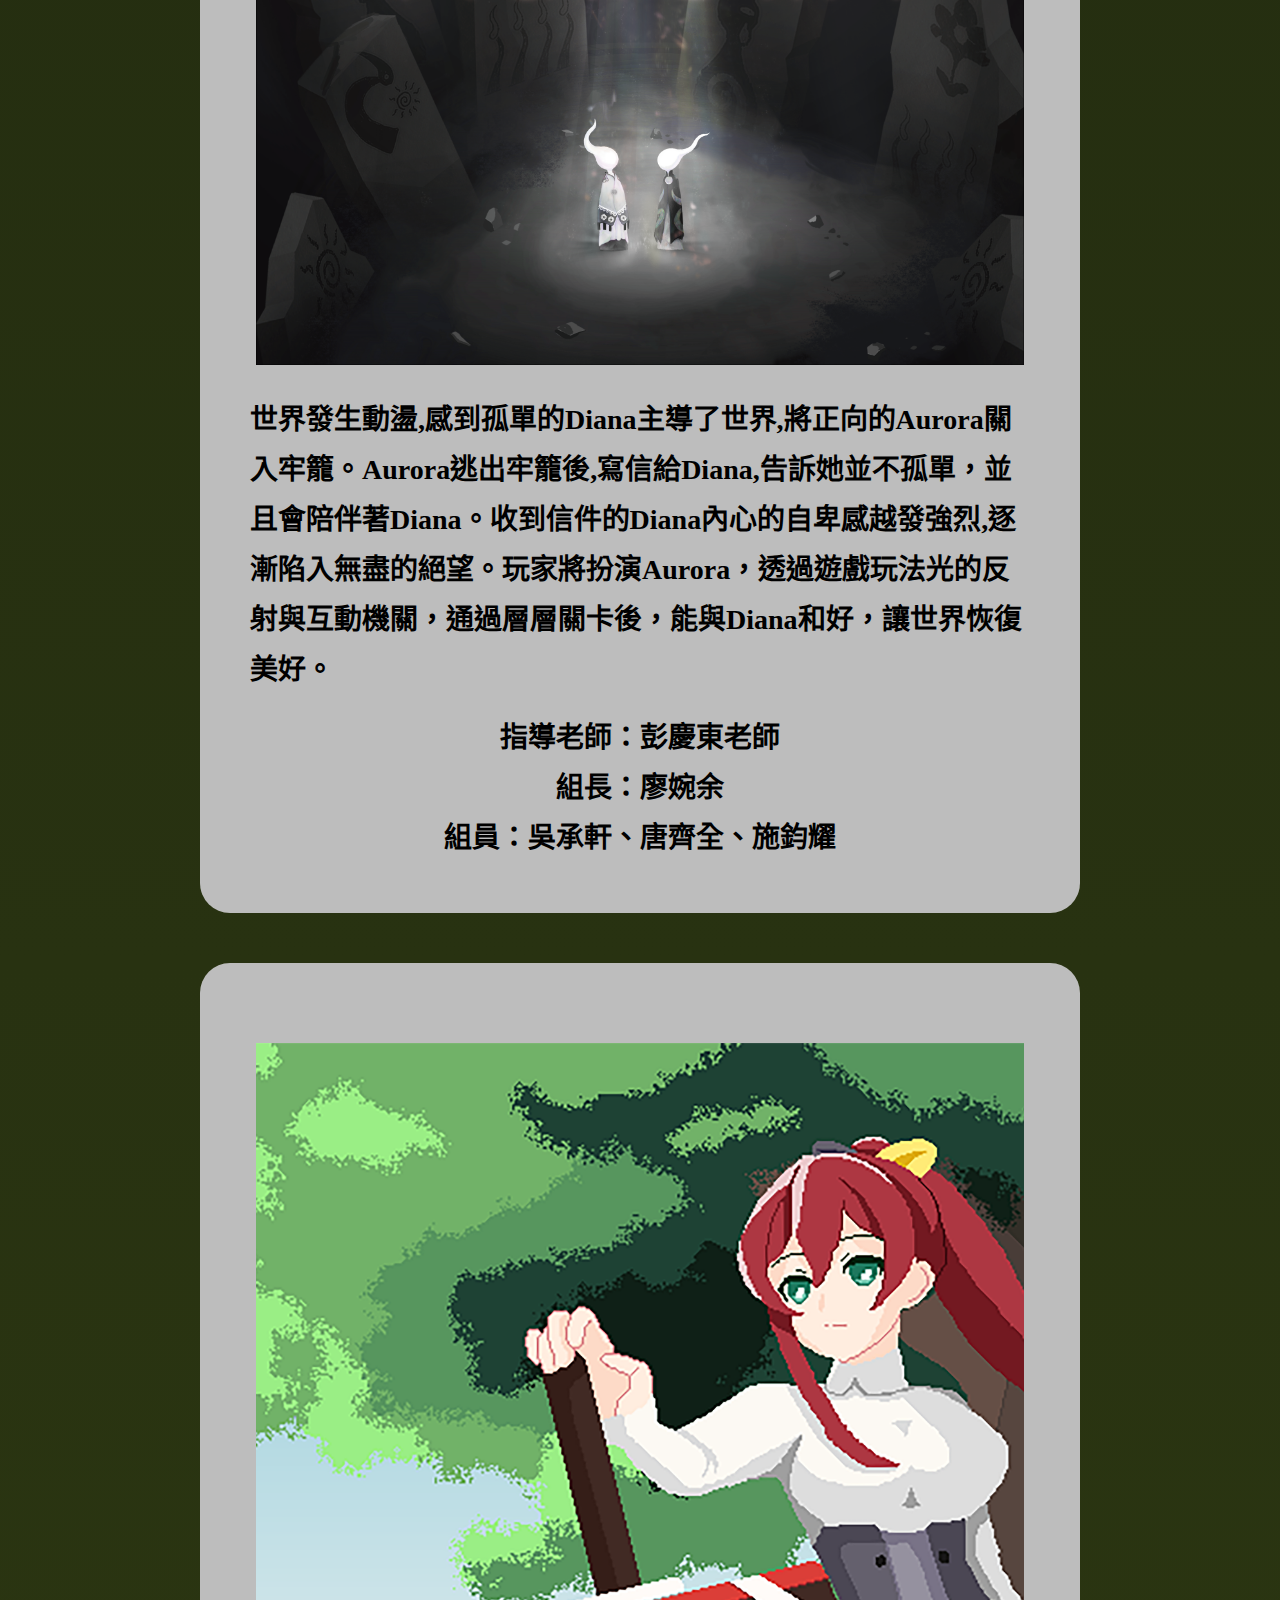
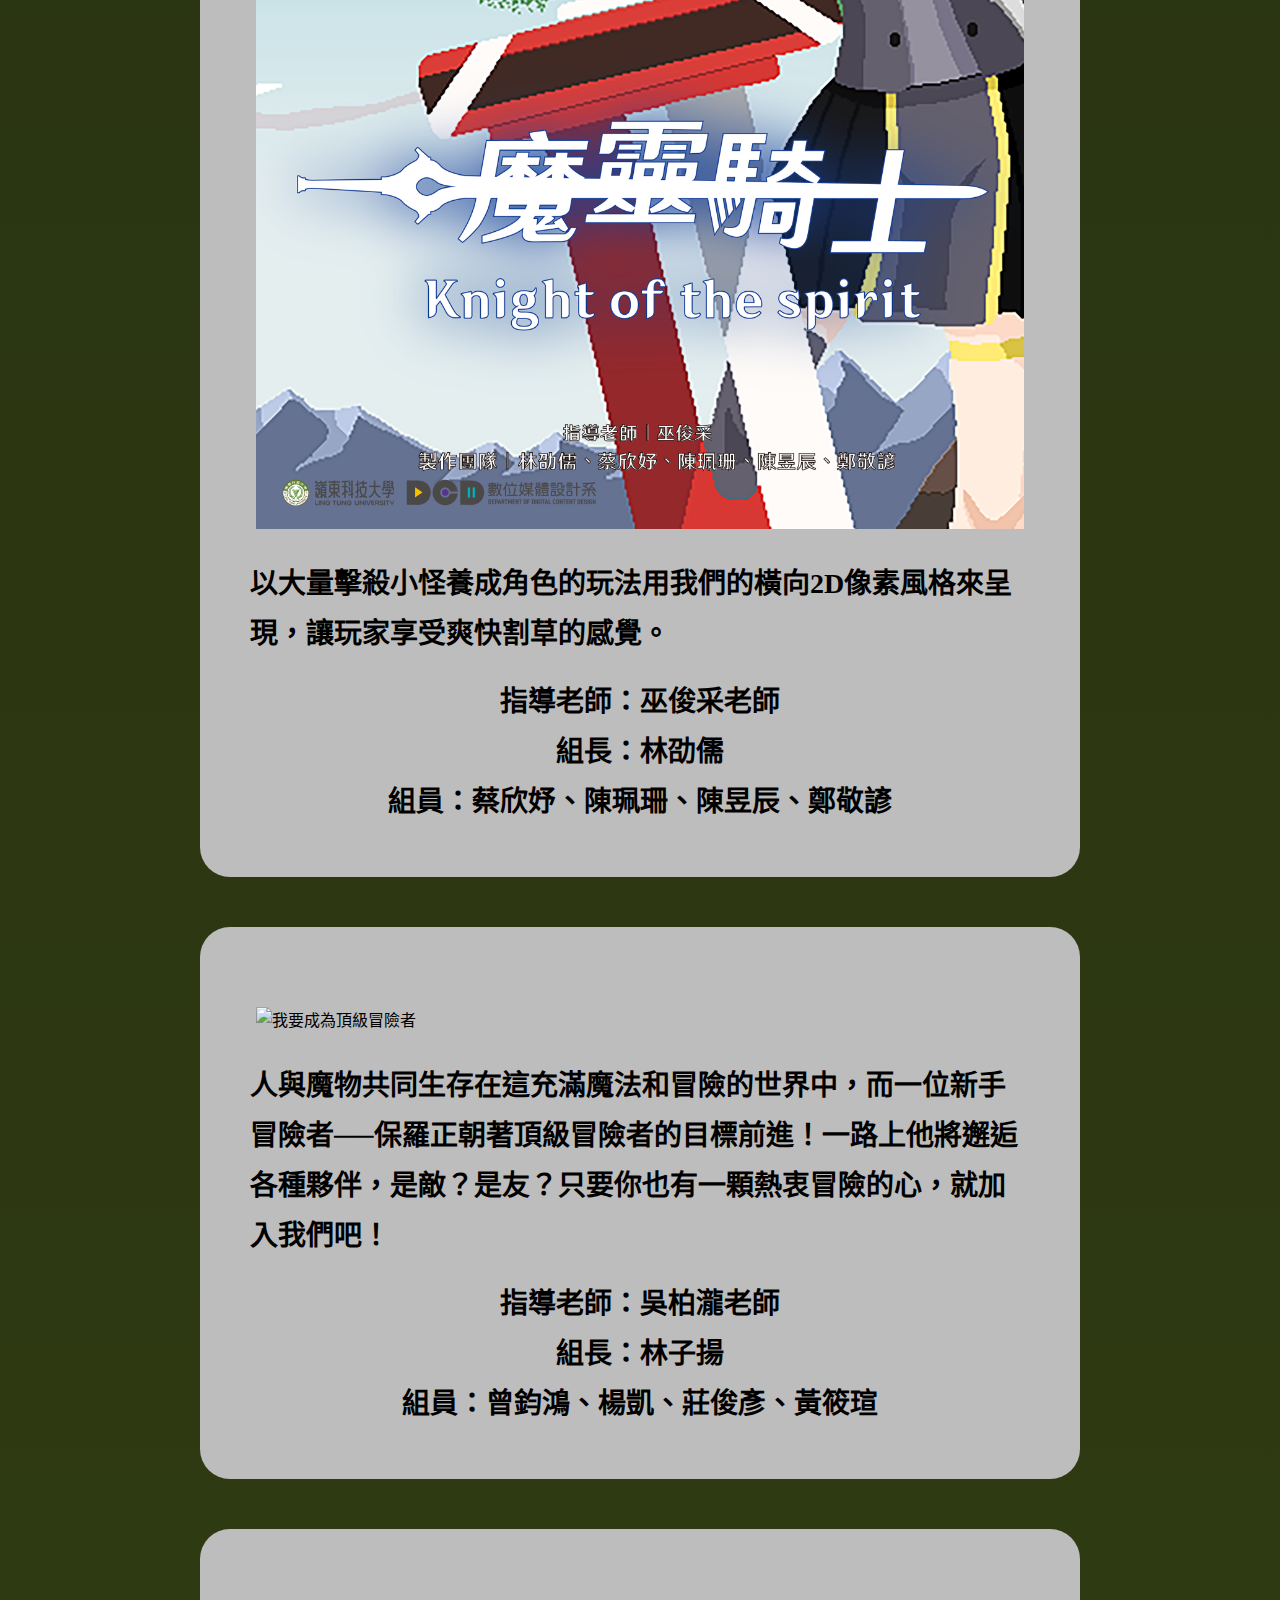
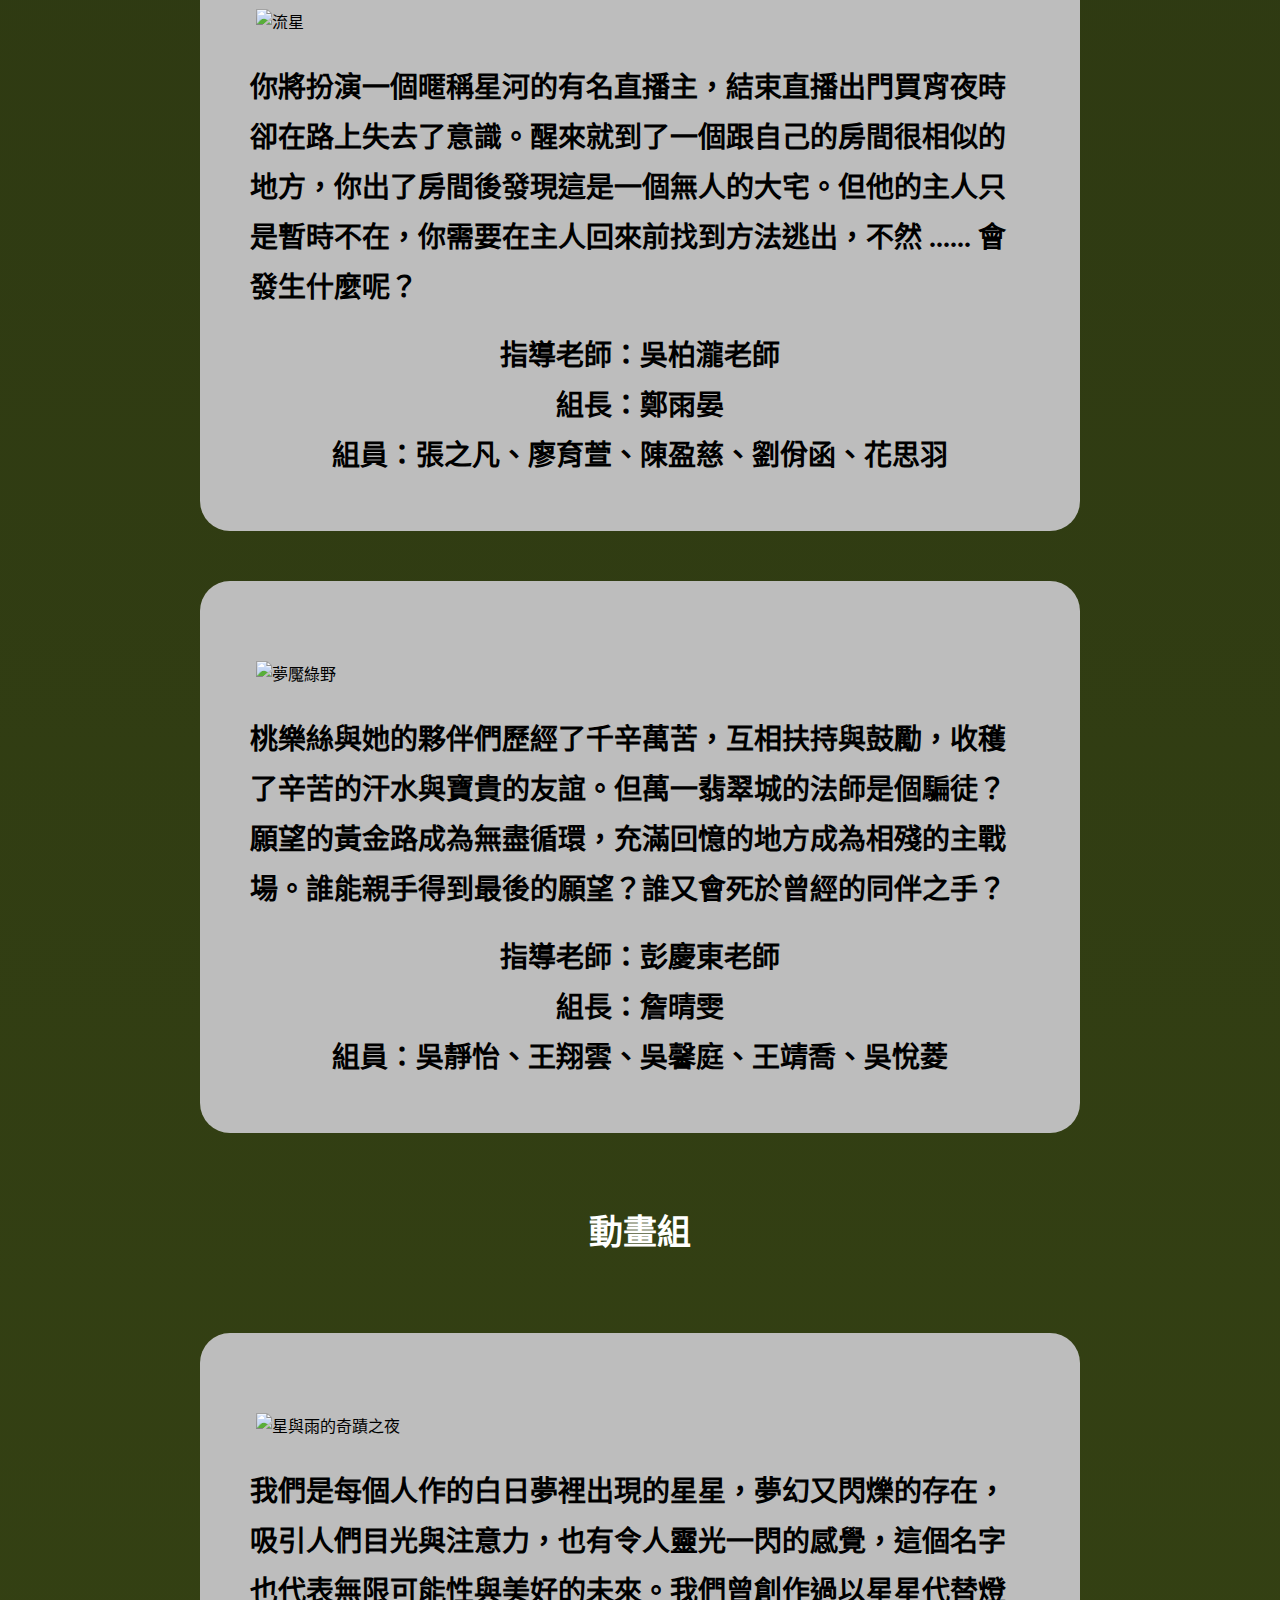
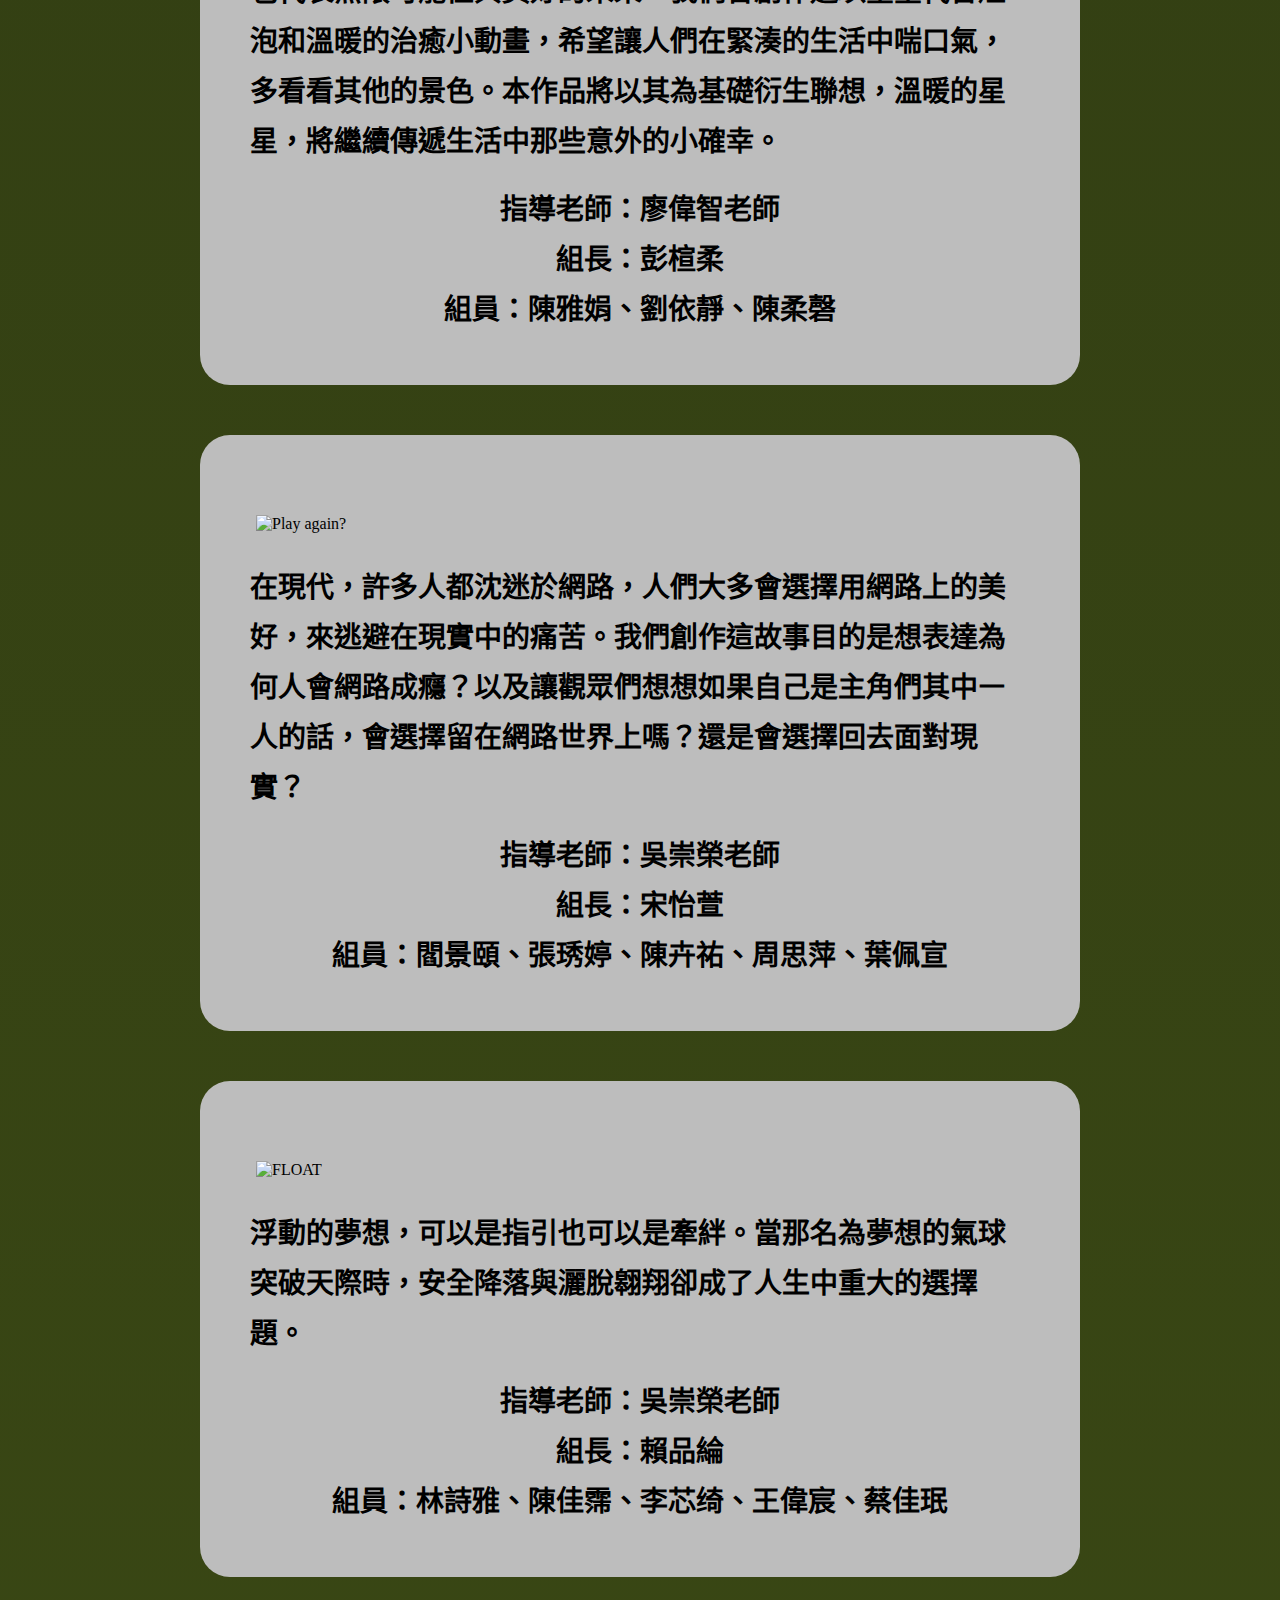
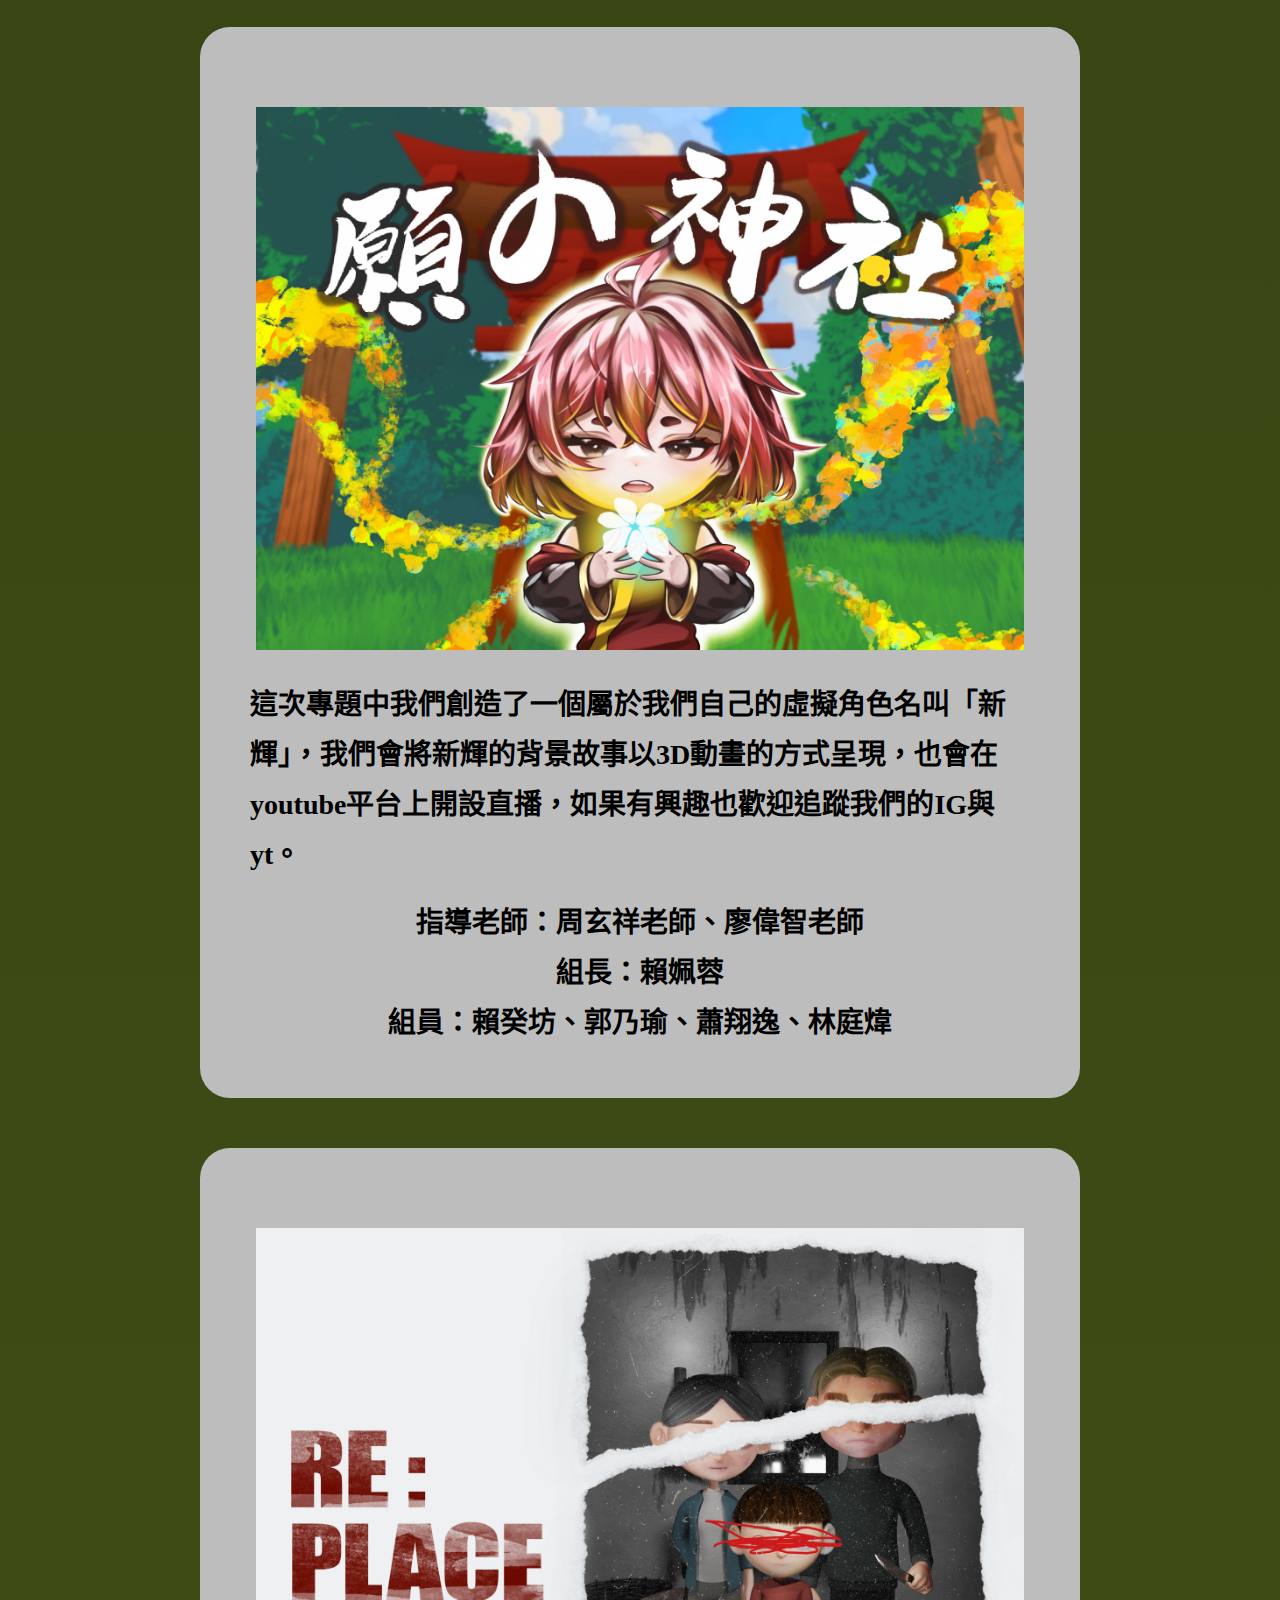
==== commit 7f3b78fb: "Add files via upload" ====
--- a/index.html
+++ b/index.html
@@ -35,12 +35,12 @@
         </div>>
         
         <div>
-            <img src="image/動畫組/" width="768"/>
+            <img src="image/動畫組/動畫組-白日夢流星-Tha Miracle Night of Rainy Stars星與雨的奇蹟之夜/星與雨_主視覺.png" width="768"/>
             <p><b>動畫組</b></p>
         </div>
        
         <div>
-            <img src="image/影視組/影視組 離別沒有吉時/離別沒有吉時_主視覺.jpg" width="768"/>
+            <img src="image/影視組/影視組 離別沒有吉時/離別沒有吉時_主視覺.png" width="768"/>
             <p><b>影視組</b></p>
         </div>
     </section>
@@ -71,7 +71,7 @@
         </section>
 
         <section>
-            <img src="" width="768" alt="STAR DRIFT"/>
+            <img src="image/遊戲組/遊戲組-NEBULA-STAR DRIFT/STAR DRIFT_主視覺.jpg" width="768" alt="STAR DRIFT"/>
 
             <p><b>古神在預言了天幻星系將與裂空星系相遇並碰撞結合，為此派遣星星使者各鎮守三顆形成氣泡雲的寶石。然而，預言之日來臨時，一股來自裂空星系的未知力量導致計畫脫軌，寶石失散各地，造成氣泡雲瓦解，天幻星系暴露在無法適應的暗射線下，生態受到汙染及影響，而背負使命的法瑪，開始了探索的旅程。</b></p>
             <br>
@@ -101,7 +101,7 @@
         </section>
 
         <section>
-            <img src="" width="768" alt="Cat Dungeon"/>
+            <img src="image/遊戲組/遊戲組-Big Brain-Cat Dungeon/Cat Dungeon_主視覺.png" width="768" alt="Cat Dungeon"/>
 
             <p><b>以貓咪為主角，地下城為故事背景的Boss Rush遊戲。</b></p>
             <br>
@@ -111,6 +111,16 @@
         </section>
 
         <section>
+            <img src="image/遊戲組/遊戲組-北港進香團-Aurora/Aurora_主視覺.png" width="768" alt="Aurora"/>
+
+            <p><b>世界發生動盪,感到孤單的Diana主導了世界,將正向的Aurora關入牢籠。Aurora逃出牢籠後,寫信給Diana,告訴她並不孤單，並且會陪伴著Diana。收到信件的Diana內心的自卑感越發強烈,逐漸陷入無盡的絕望。玩家將扮演Aurora，透過遊戲玩法光的反射與互動機關，通過層層關卡後，能與Diana和好，讓世界恢復美好。</b></p>
+            <br>
+            <p><b>指導老師：彭慶東老師</b></p>
+            <p><b>組長：廖婉余</b></p>  
+            <p><b>組員：吳承軒、唐齊全、施鈞耀</b></p>
+        </section>
+
+        <section>
             <img src="image/遊戲組/遊戲組-魔靈騎士Knight of the spirit/魔靈騎士_主視覺.png" width="768" alt="魔靈騎士"/>
 
             <p><b>以大量擊殺小怪養成角色的玩法用我們的橫向2D像素風格來呈現，讓玩家享受爽快割草的感覺。</b></p>
@@ -121,7 +131,7 @@
         </section>
 
         <section>
-            <img src="" width="768" alt="我要成為頂級冒險者"/>
+            <img src="image/遊戲組/遊戲組-冒險者公會-我要成為頂級冒險者/我要成為頂級冒險者_主視覺.png" width="768" alt="我要成為頂級冒險者"/>
 
             <p><b>人與魔物共同生存在這充滿魔法和冒險的世界中，而一位新手冒險者──保羅正朝著頂級冒險者的目標前進！一路上他將邂逅各種夥伴，是敵？是友？只要你也有一顆熱衷冒險的心，就加入我們吧！</b></p>
             <br>
@@ -131,7 +141,7 @@
         </section>
 
         <section>
-            <img src="" width="768" alt="流星"/>
+            <img src="image/遊戲組/遊戲組-動物馬戲團-流星/流星_主視覺.png" width="768" alt="流星"/>
 
             <p><b>你將扮演一個暱稱星河的有名直播主，結束直播出門買宵夜時卻在路上失去了意識。醒來就到了一個跟自己的房間很相似的地方，你出了房間後發現這是一個無人的大宅。但他的主人只是暫時不在，你需要在主人回來前找到方法逃出，不然 ...... 會發生什麼呢？</b></p>
             <br>
@@ -141,7 +151,7 @@
         </section>
 
         <section>
-            <img src="" width="768" alt="夢魘綠野"/>
+            <img src="image/遊戲組/遊戲組-Wing it-夢魘綠野/夢魘綠野_主視覺.png" width="768" alt="夢魘綠野"/>
 
             <p><b>桃樂絲與她的夥伴們歷經了千辛萬苦，互相扶持與鼓勵，收穫了辛苦的汗水與寶貴的友誼。但萬一翡翠城的法師是個騙徒？願望的黃金路成為無盡循環，充滿回憶的地方成為相殘的主戰場。誰能親手得到最後的願望？誰又會死於曾經的同伴之手？</b></p>
             <br>
@@ -157,7 +167,7 @@
     <section class="animation">
         
         <section>
-            <img src="" width="768" alt="星與雨的奇蹟之夜"/>
+            <img src="image/動畫組/動畫組-白日夢流星-Tha Miracle Night of Rainy Stars星與雨的奇蹟之夜/星與雨_主視覺.png" width="768" alt="星與雨的奇蹟之夜"/>
             <p><b>我們是每個人作的白日夢裡出現的星星，夢幻又閃爍的存在，吸引人們目光與注意力，也有令人靈光一閃的感覺，這個名字也代表無限可能性與美好的未來。我們曾創作過以星星代替燈泡和溫暖的治癒小動畫，希望讓人們在緊湊的生活中喘口氣，多看看其他的景色。本作品將以其為基礎衍生聯想，溫暖的星星，將繼續傳遞生活中那些意外的小確幸。</b></p>
             <br>
             <p><b>指導老師：廖偉智老師</b></p>
@@ -166,7 +176,7 @@
         </section>
 
         <section>
-            <img src="" width="768" alt="Play again?"/>
+            <img src="image/動畫組/動畫組-不省人室-Play again_/Play Again_主視覺.jpg" width="768" alt="Play again?"/>
 
             <p><b>在現代，許多人都沈迷於網路，人們大多會選擇用網路上的美好，來逃避在現實中的痛苦。我們創作這故事目的是想表達為何人會網路成癮？以及讓觀眾們想想如果自己是主角們其中㇐人的話，會選擇留在網路世界上嗎？還是會選擇回去面對現實？</b></p>
             <br>
@@ -176,17 +186,7 @@
         </section>
 
         <section>
-            <img src="" width="768" alt="惡鄰四伏"/>
-
-            <p><b>故事發生在一座修真的島嶼上，兩位年輕道士，艾米和愛麗絲，在面對突如其來的天災時，自告奮勇地前去化解危機。但她們仍不知釀造出這一切悲劇的真相。她們的勇氣、犧牲與抉擇，將譜寫出一場對自然的深刻呼籲。</b></p>
-            <br>
-            <p><b>指導老師：劉晉彰老師</b></p>
-            <p><b>組長：盧徽傑</b></p>
-            <p><b>組員：劉聯正、連浚豪、李超穎</b></p>   
-        </section>
-
-        <section>
-            <img src="" width="768" alt="FLOAT"/>
+            <img src="image/動畫組/動畫組-6.zip-FLOAT/FLOAT_主視覺.jpg" width="768" alt="FLOAT"/>
 
             <p><b>浮動的夢想，可以是指引也可以是牽絆。當那名為夢想的氣球突破天際時，安全降落與灑脫翱翔卻成了人生中重大的選擇題。</b></p>
             <br>
@@ -196,7 +196,7 @@
         </section>
 
         <section>
-            <img src="" width="768" alt="願之神社"/>
+            <img src="image/動畫組/動畫組-天鈴鈴地靈靈-願の神社/願の神社_主視覺.JPG" width="768" alt="願之神社"/>
 
             <p><b>這次專題中我們創造了一個屬於我們自己的虛擬角色名叫「新輝」，我們會將新輝的背景故事以3D動畫的方式呈現，也會在youtube平台上開設直播，如果有興趣也歡迎追蹤我們的IG與yt。</b></p>
             <br>
@@ -206,7 +206,7 @@
         </section>
 
         <section>
-            <img src="" width="768" alt="RE_PLACE"/>
+            <img src="image/動畫組/動畫組-吉飛狗跳動畫工作室-RE_PLACE/REPLACE_主視覺.jpg" width="768" alt="RE_PLACE"/>
 
             <p><b>我們是吉飛狗跳動畫工作室吉娃娃代表永不畏懼故事描繪出家庭暴力中，仿生人試圖插手幫助人類，但未成功而釀出災難，最終卻因非人類的身分，而被大眾誤會為事件主導者探討如家庭暴力、人工智慧倫理、人類情感等主題。</b></p>
             <br>
@@ -216,7 +216,7 @@
         </section>
 
         <section>
-            <img src="" width="768" alt="囚偶"/>
+            <img src="image/動畫組/動畫組-有好歉-囚偶/囚偶_主視覺.jpg" width="768" alt="囚偶"/>
 
             <p><b>有好歉 have well and sorry先求有 再求好 最後再道歉</b></p>
             <br>
@@ -226,7 +226,7 @@
         </section>
 
         <section>
-            <img src="" width="768" alt="垃此不疲"/>
+            <img src="image/動畫組/動畫組-瓶中船-垃此不疲/垃此不疲_主視覺.JPG" width="768" alt="垃此不疲"/>
 
             <p><b>故事描述被丟棄的寶寶枕頭，踏上尋找自我價值的旅程來到了靈界市集，雖然並沒有成為想要的樣子，但卻發現了自己的價值。</b></p>
             <br>
@@ -236,7 +236,7 @@
         </section>
 
         <section>
-            <img src="" width="768" alt="夜朦朧"/>
+            <img src="image/動畫組/動畫組-朝暮-夜朦朧/夜朦朧_主視覺.png" width="768" alt="夜朦朧"/>
 
             <p><b>心思細膩敏感的少女，因為家庭頻繁爭吵變得孤癖，害怕與人交流也害怕對他人造成困擾越來越常放空思緒及厭惡自己，沒有人可傾訴卻壓抑的她只有一隻自己看得到的小兔子無聲陪伴，某天在情緒累積下終於承受不住了……</b></p>
             <br>
@@ -246,7 +246,7 @@
         </section>
 
         <section>
-            <img src="" width="768" alt="線"/>
+            <img src="image/動畫組/動畫組-圓-線Klein/線_主視覺.png" width="768" alt="線"/>
 
             <p><b>極致追求駕馭某件事情到達極限、到達極致，或者是被極端化的性質或狀態，不然就是極端的措施或主見以極簡抽象表達物體最原始之線條。動畫也能用另外的形式表達藝術，不再是拘束於劇情說故事，畫風也能呈現故事，專注於創造主題核心身分。</b></p>
             <br>
@@ -256,7 +256,7 @@
         </section>
 
         <section>
-            <img src="" width="768" alt="紅心馬戲團"/>
+            <img src="image/動畫組/動畫組-微光堂-紅心馬戲團/紅心馬戲團_主視覺.png" width="768" alt="紅心馬戲團"/>
 
             <p><b>《紅心馬戲團》敘述卡蘿初次表演失敗，卻透過神秘VR眼鏡找回勇氣，重返馬戲團舞台。她在虛擬世界中克服內心的恐懼，完成高難度的表演，最終發現紅心兔竟是她自己。這感動人心的故事描繪了勇氣、自信和追夢的旅程。</b></p>
             <br>
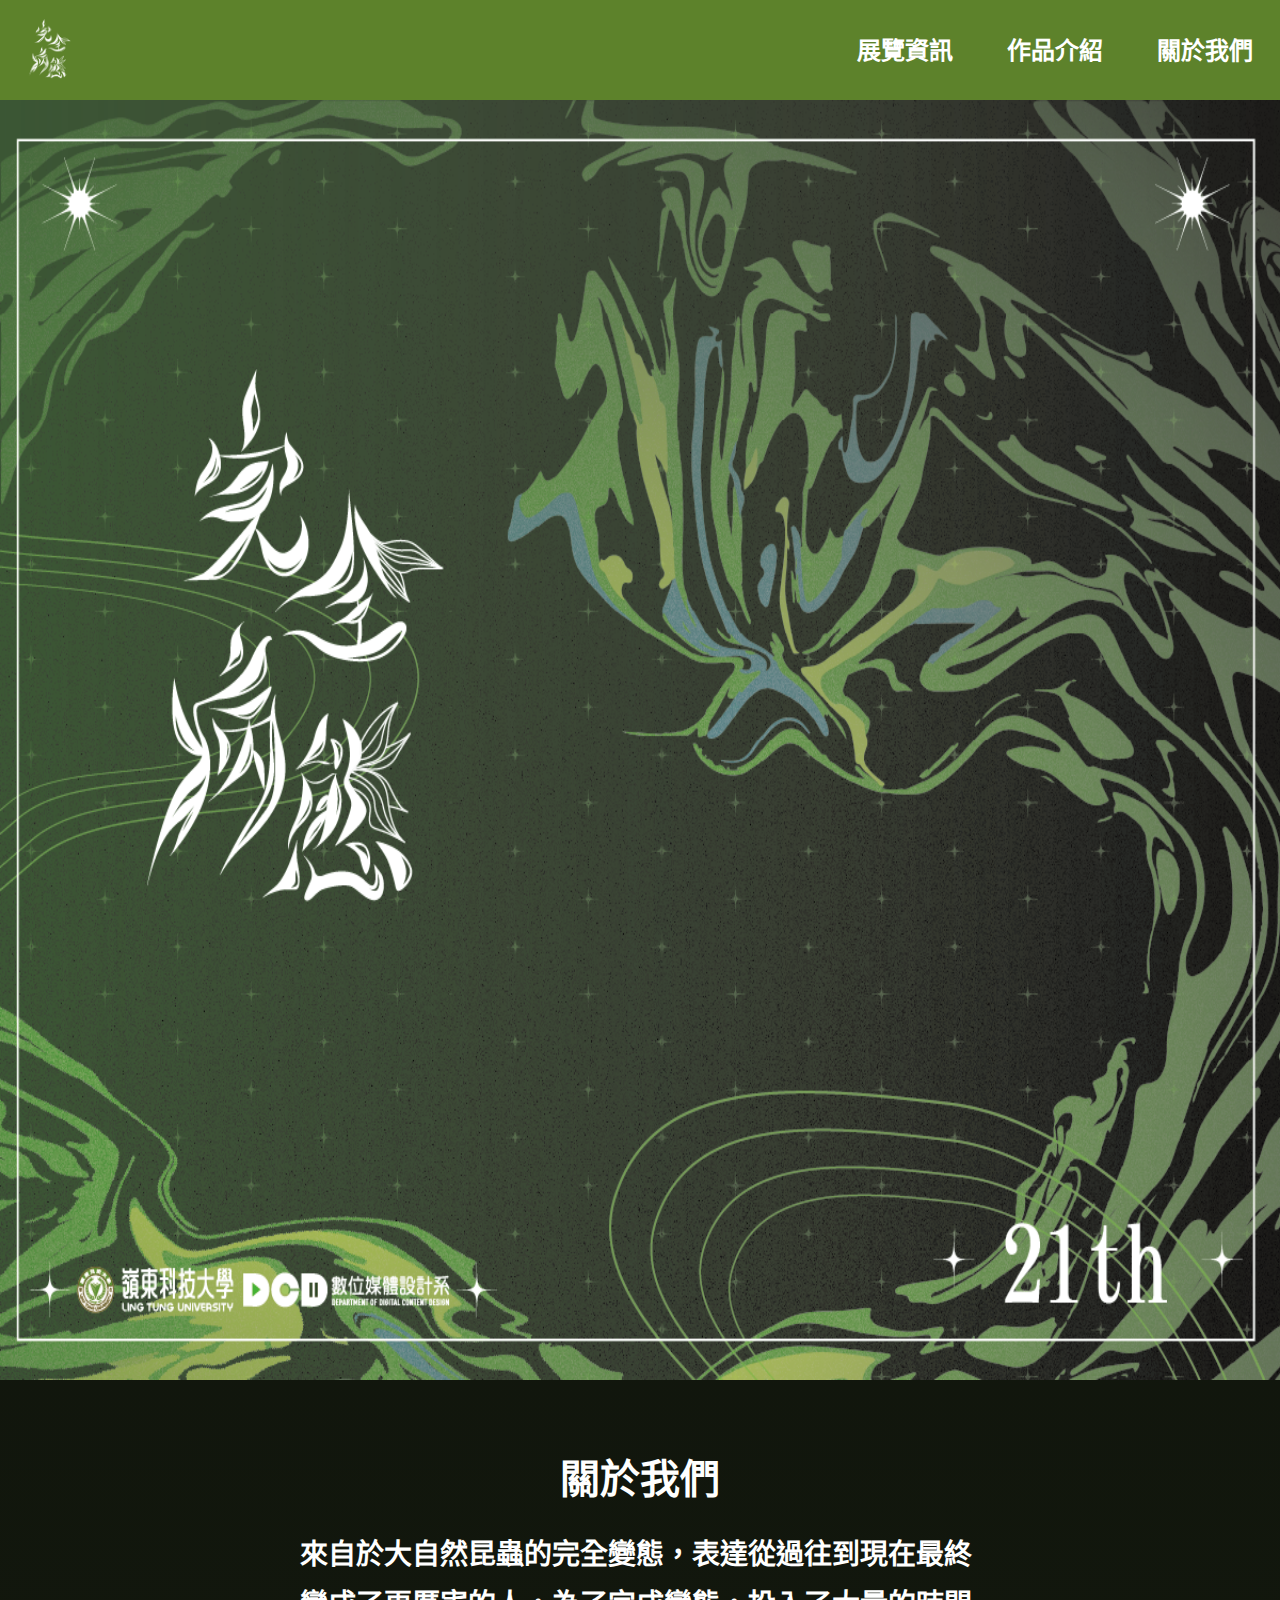
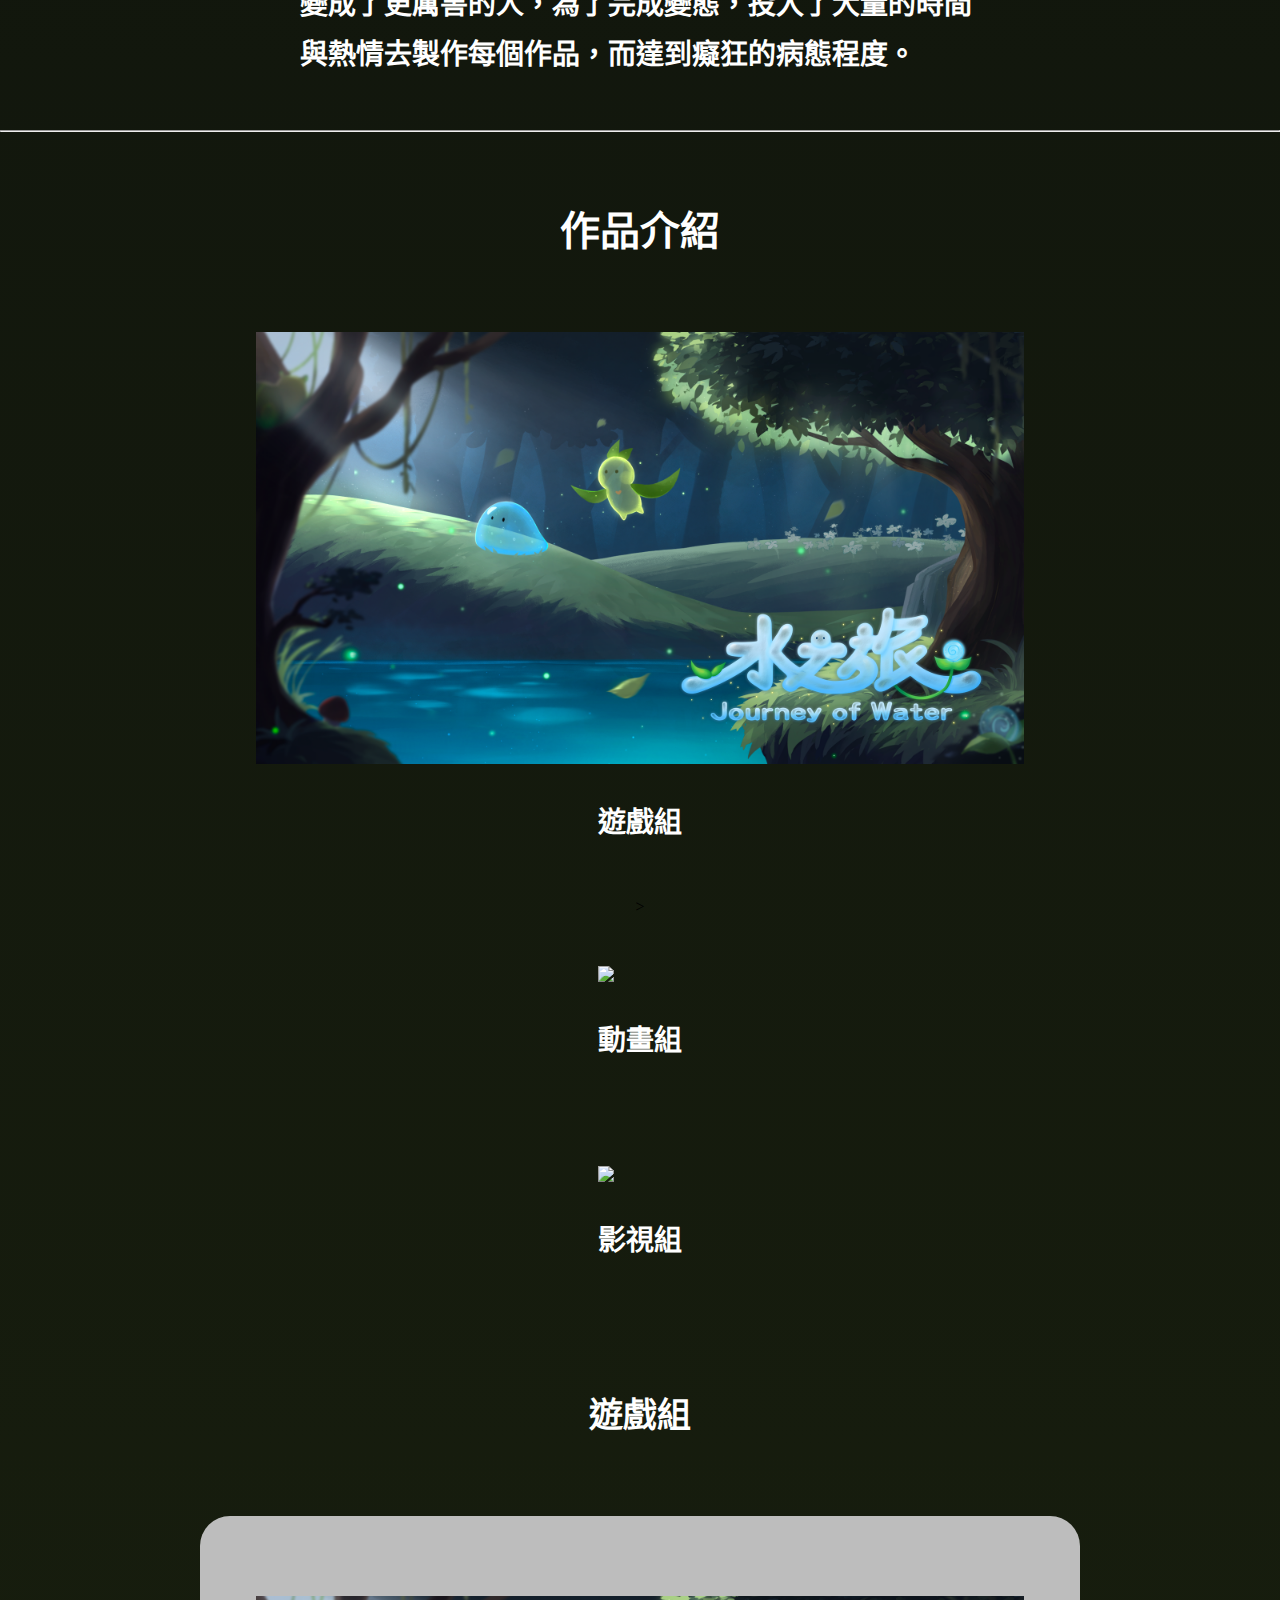
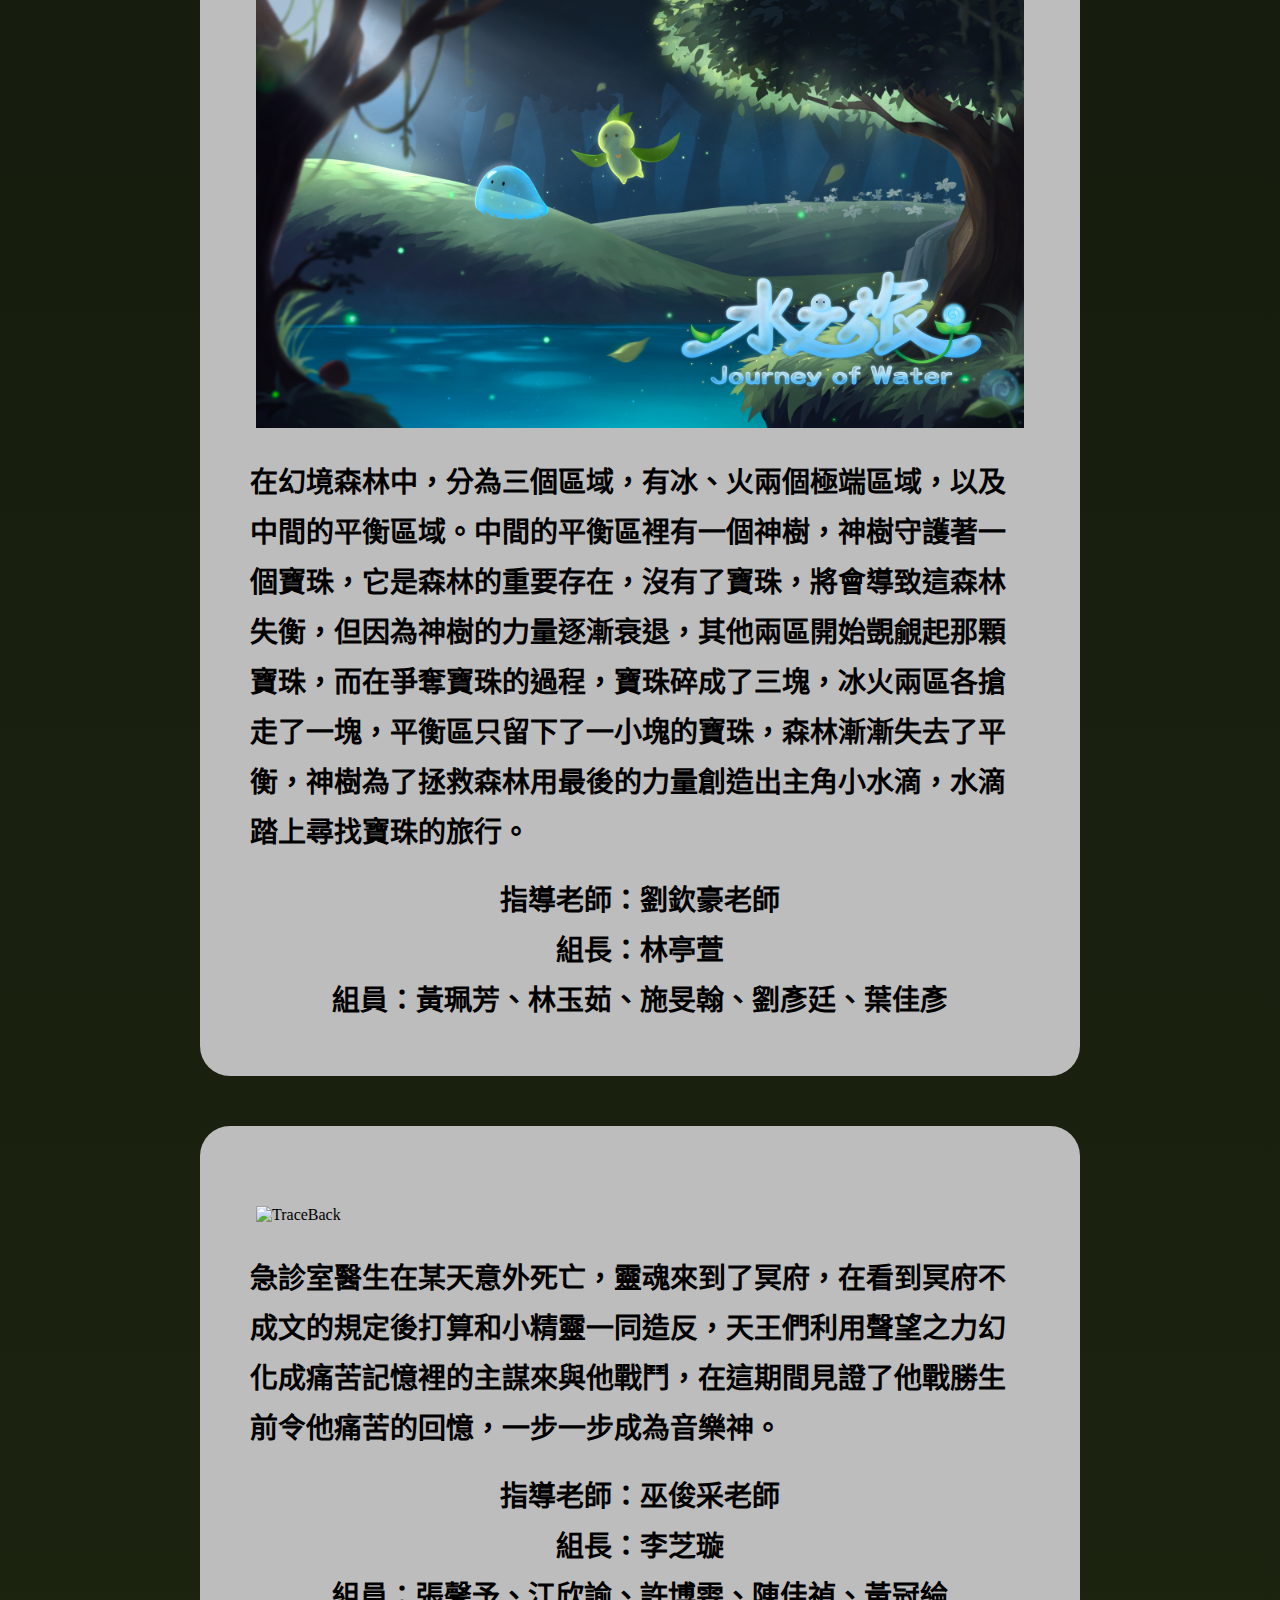
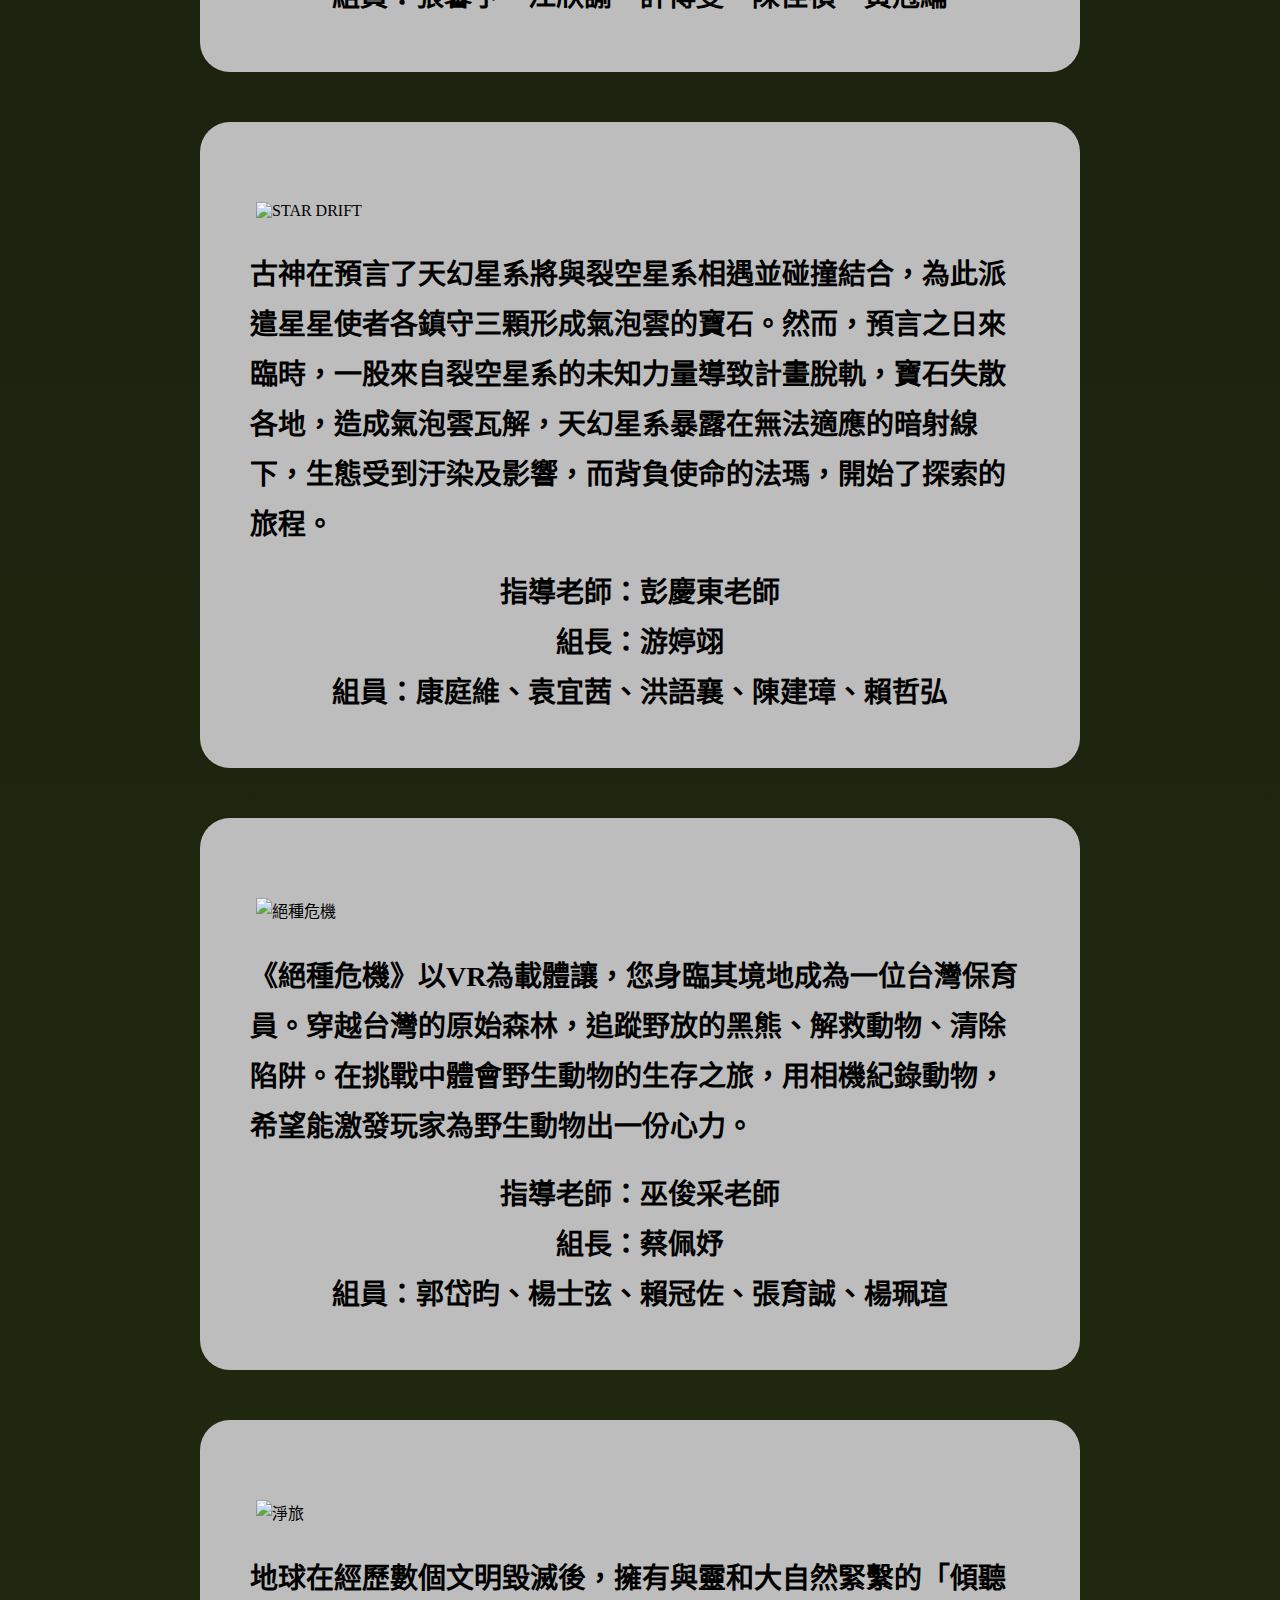
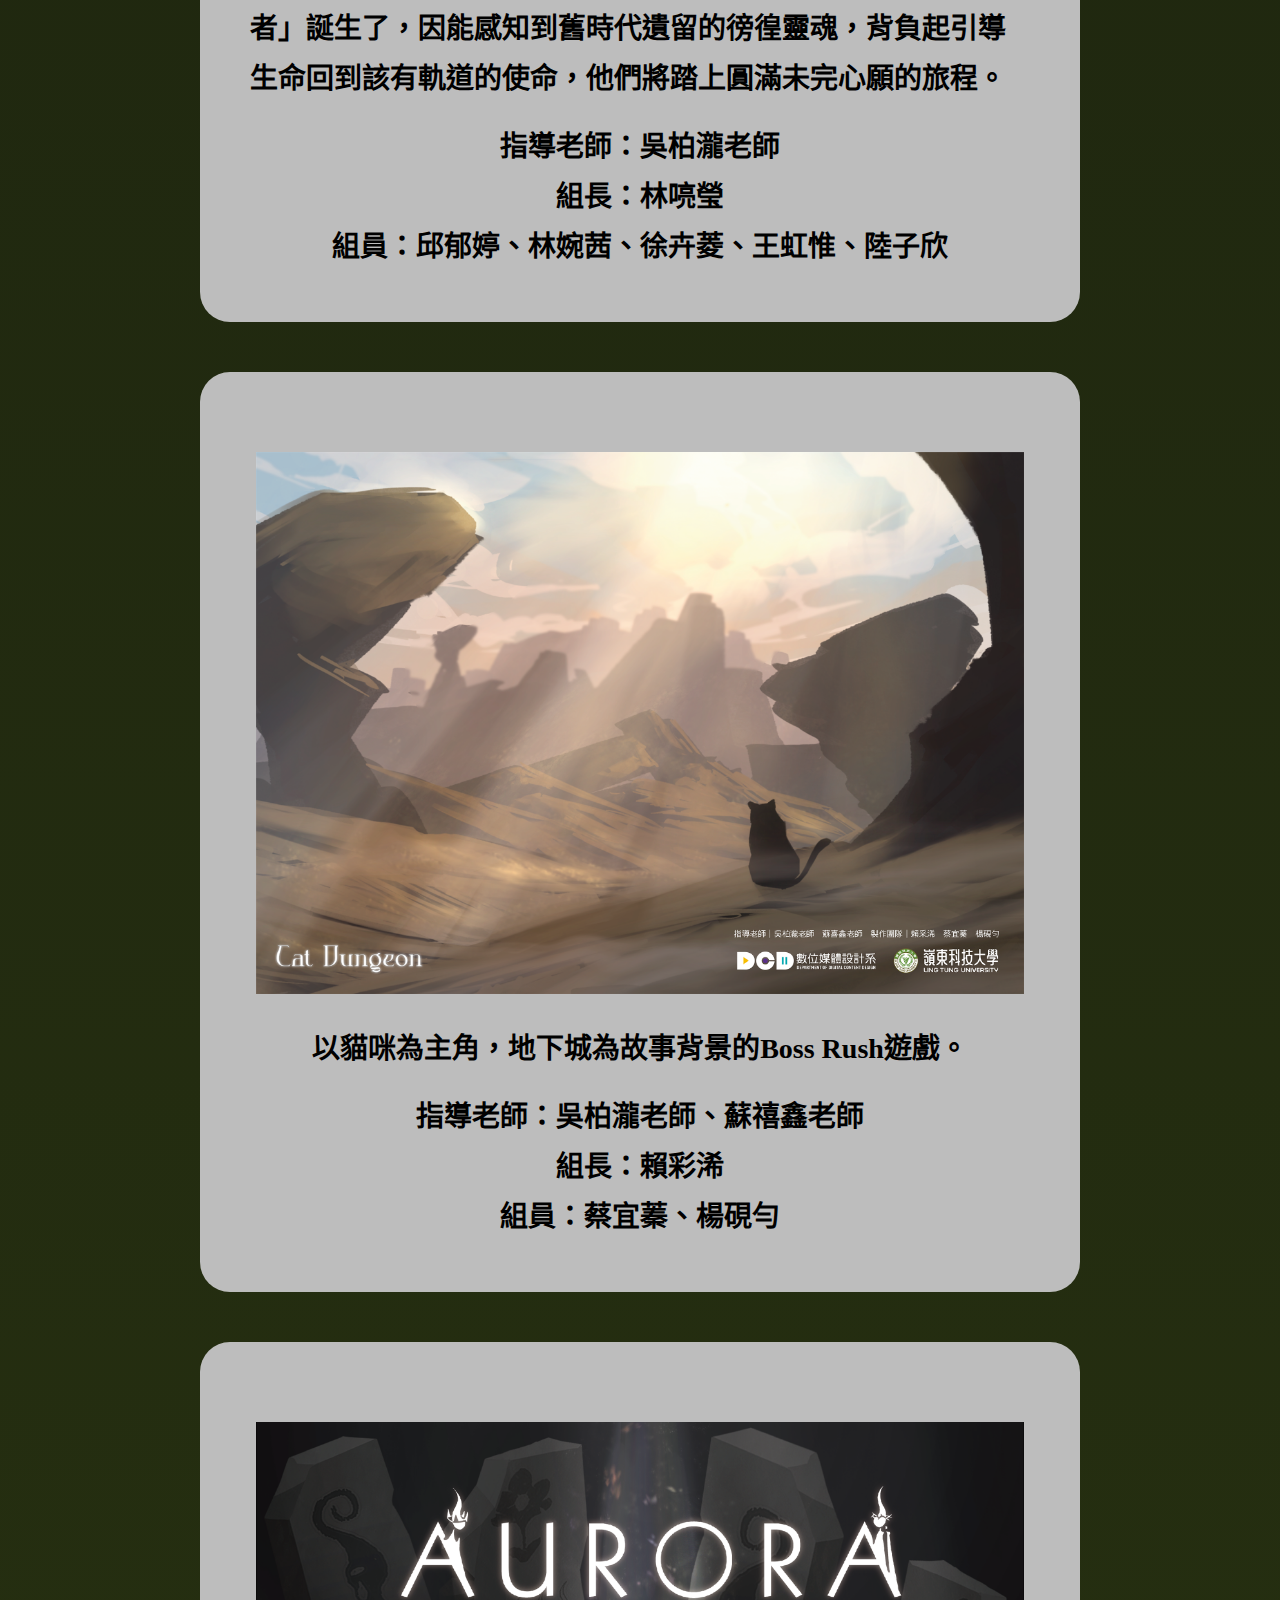
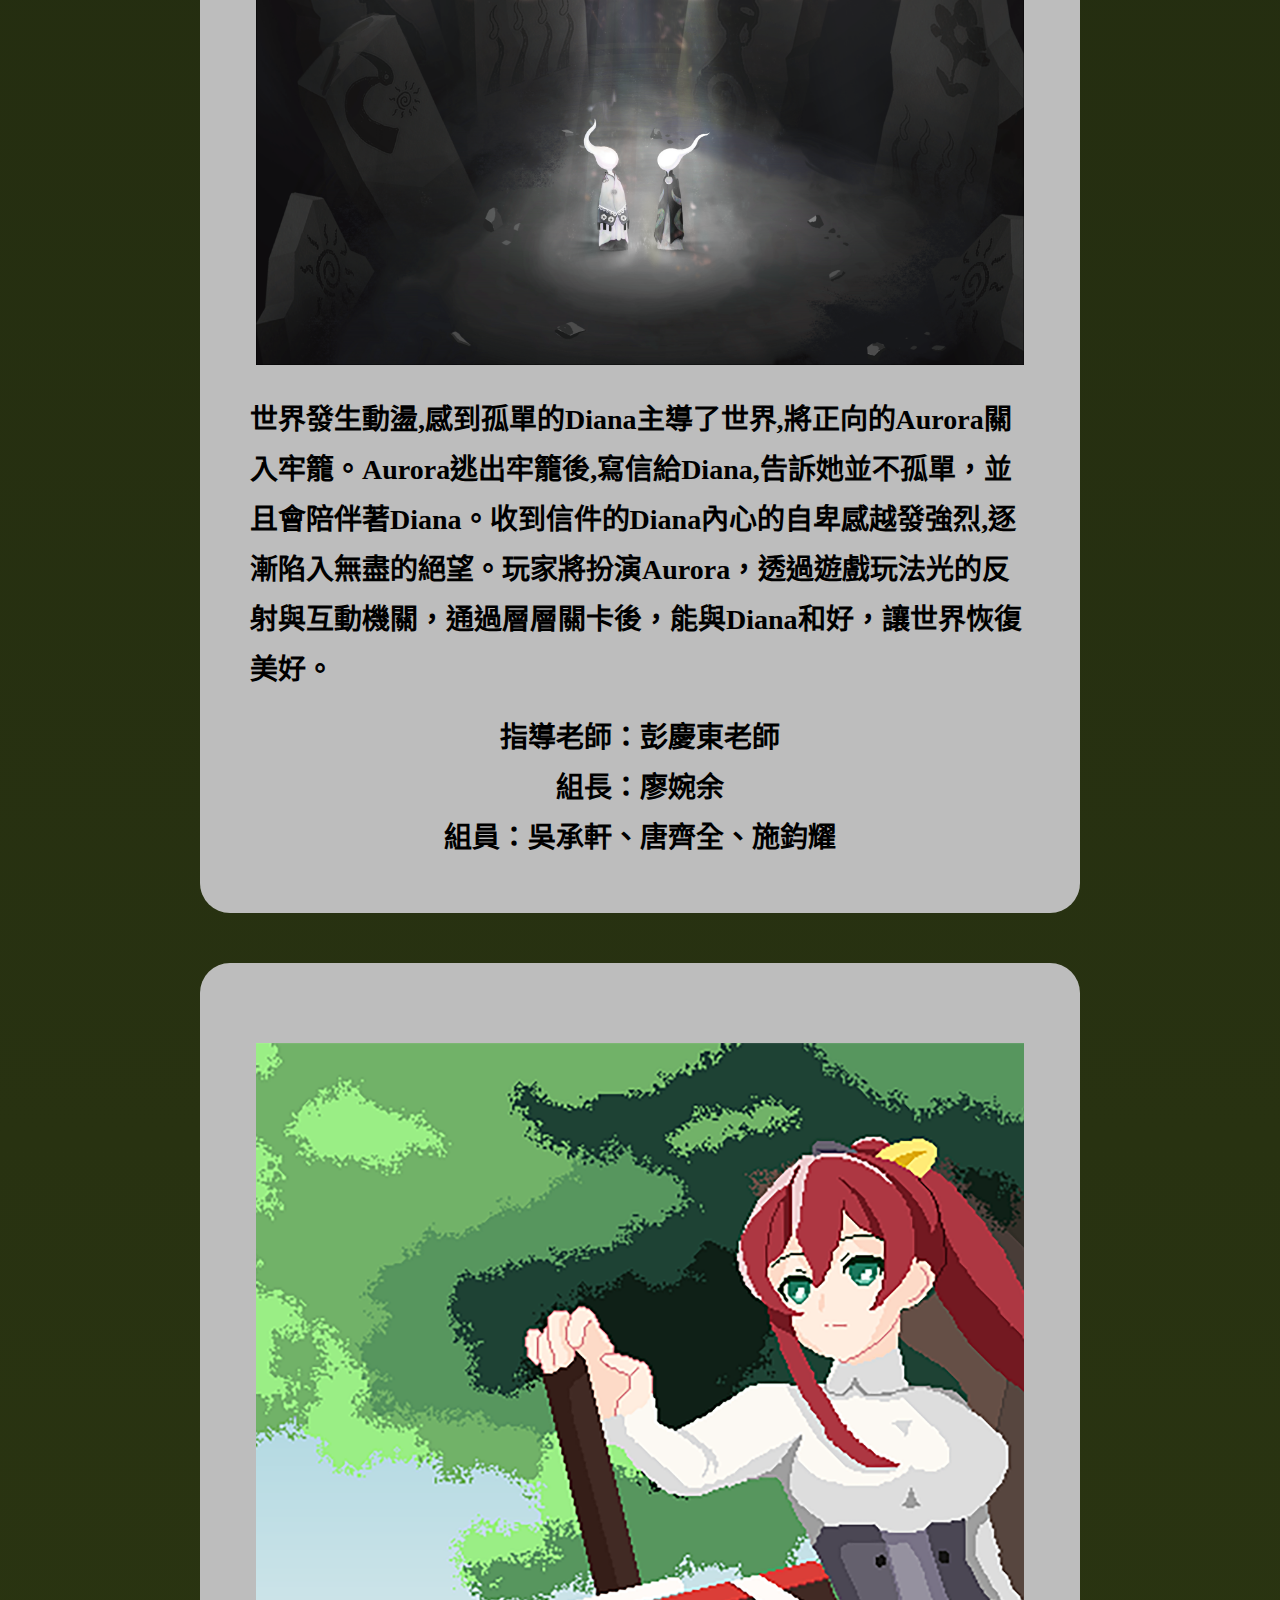
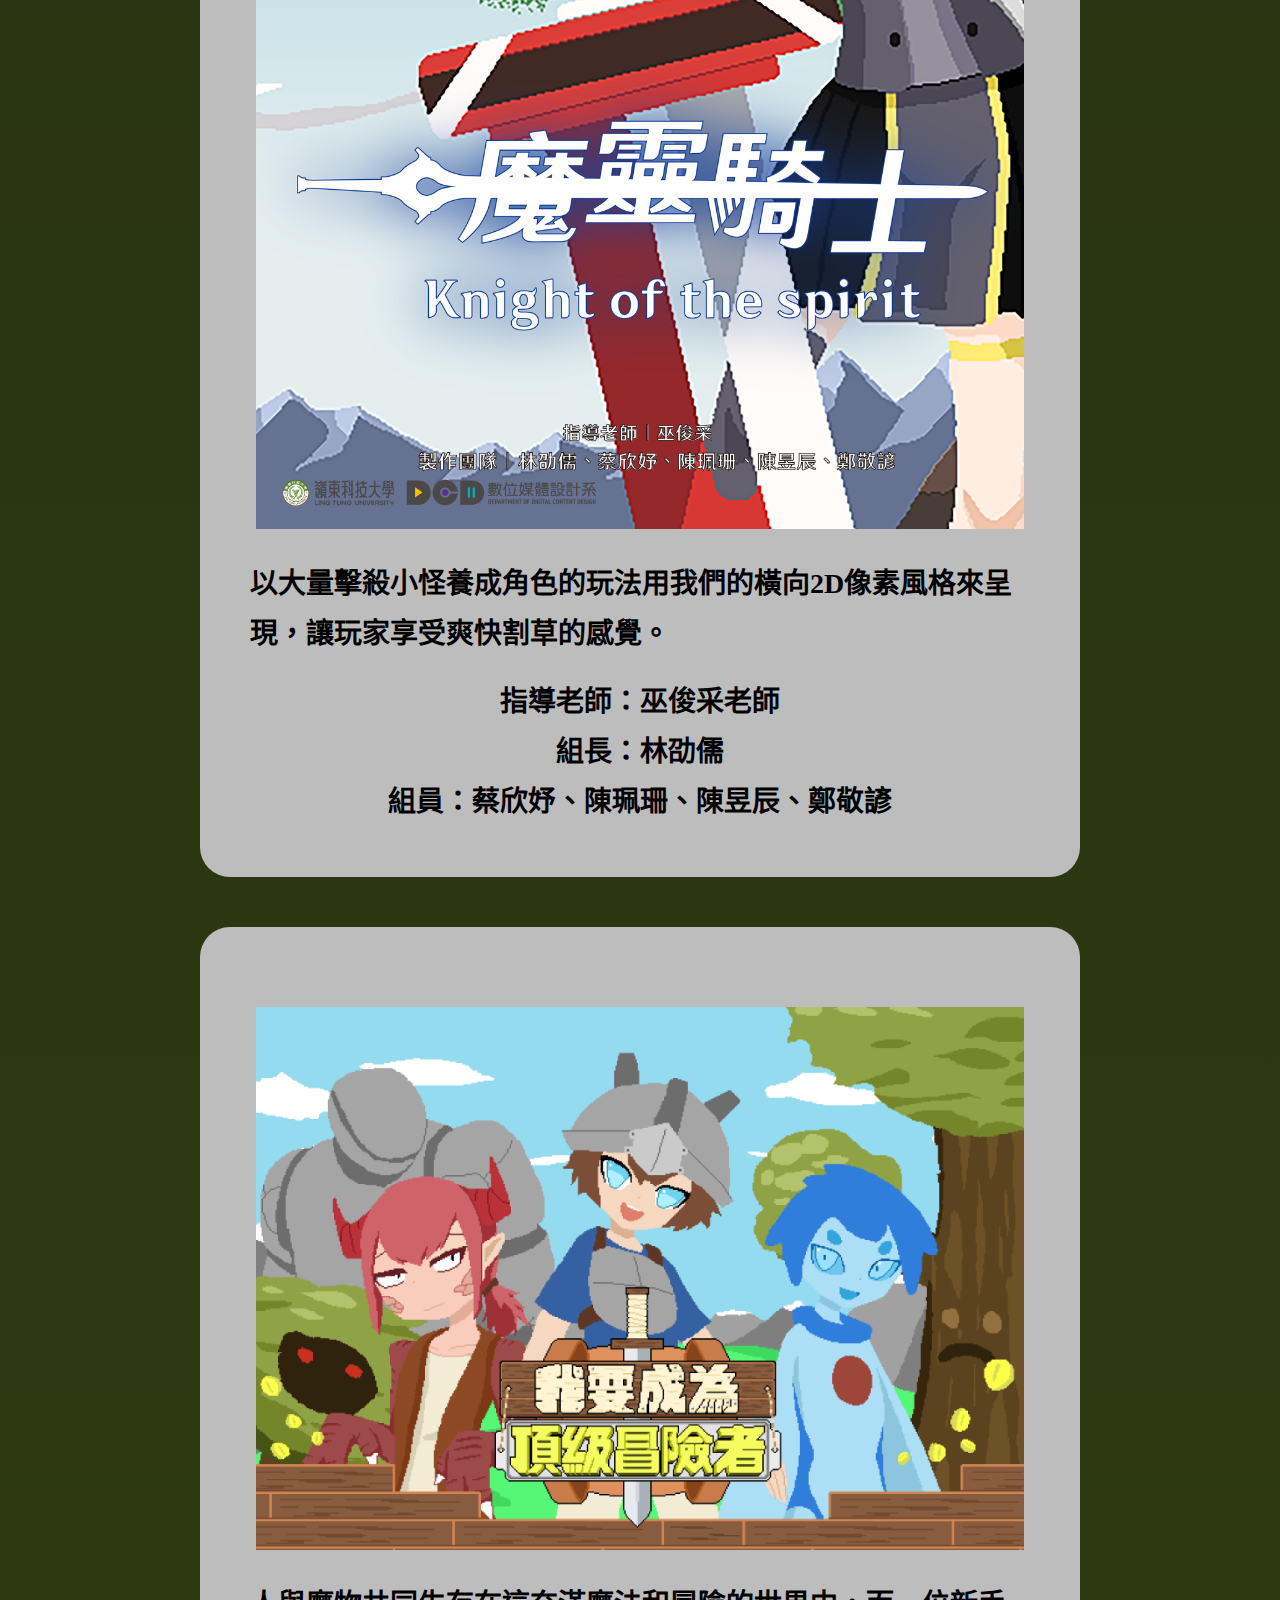
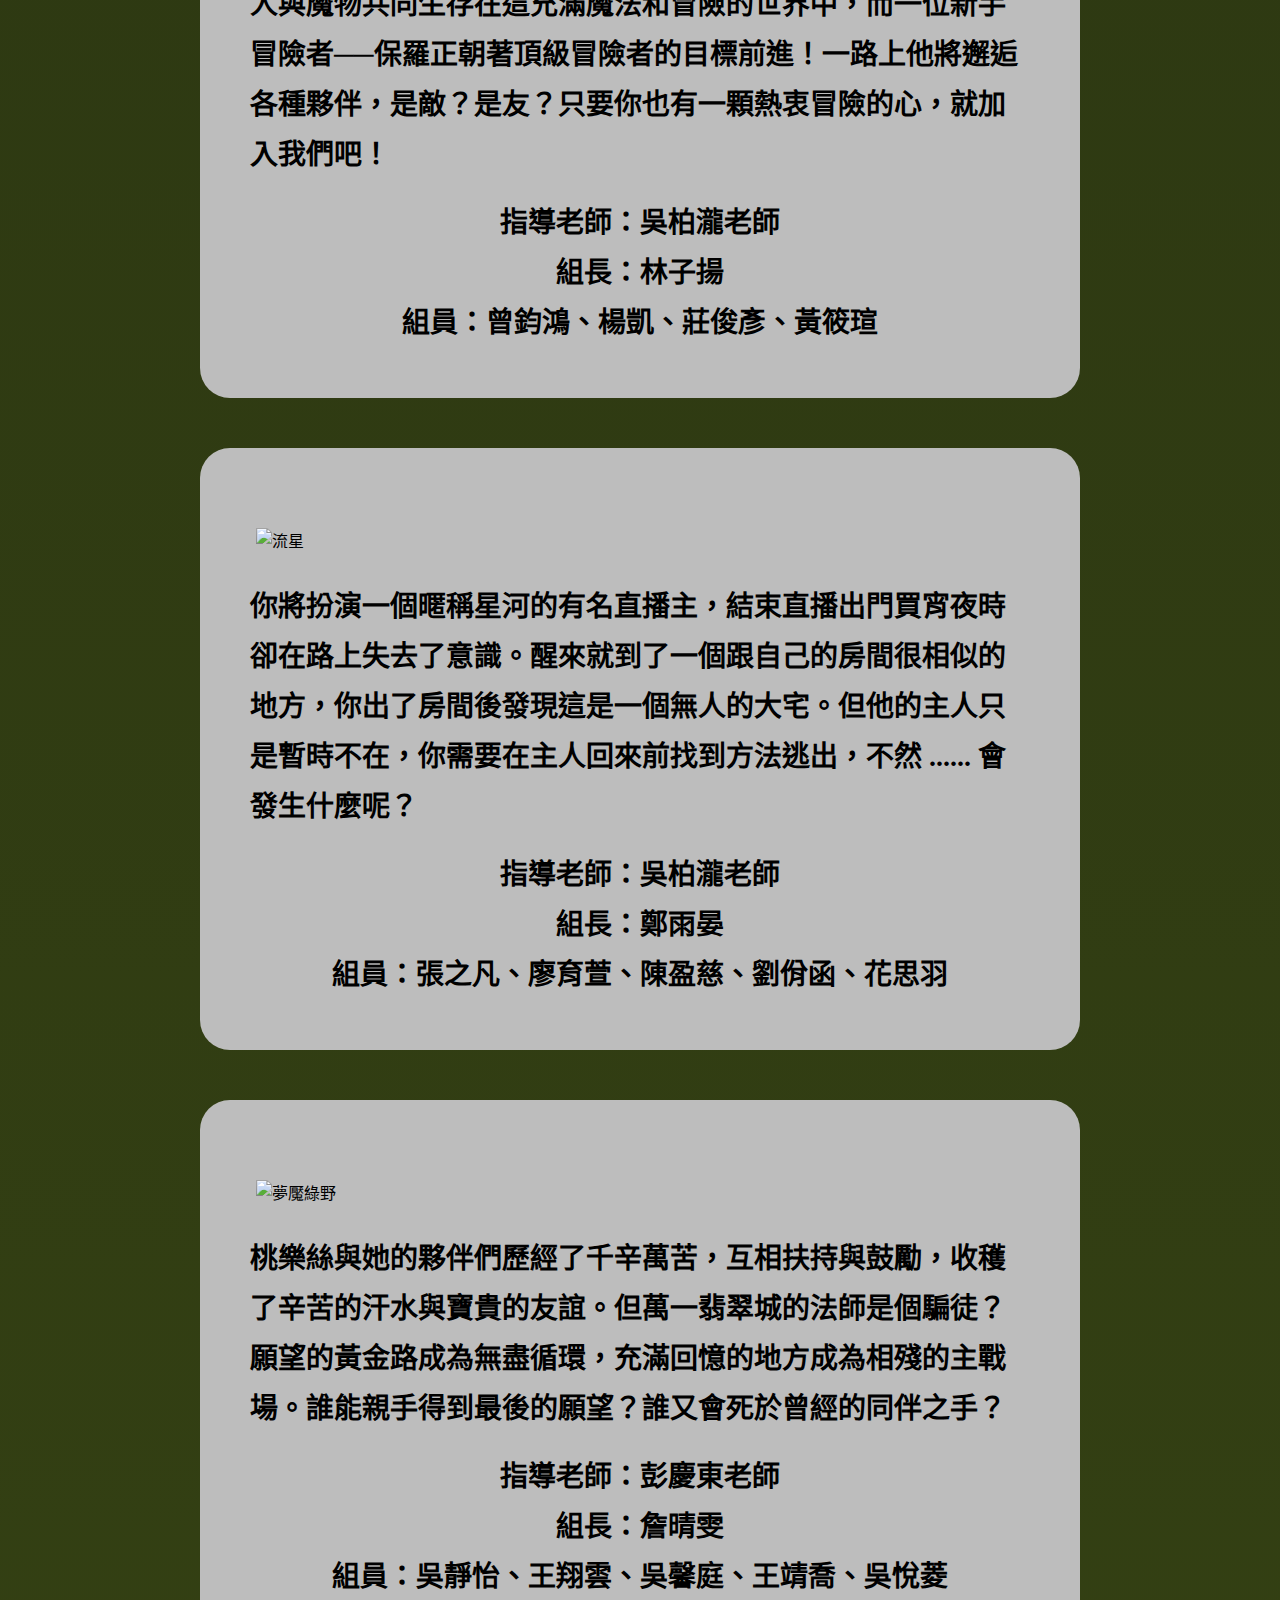
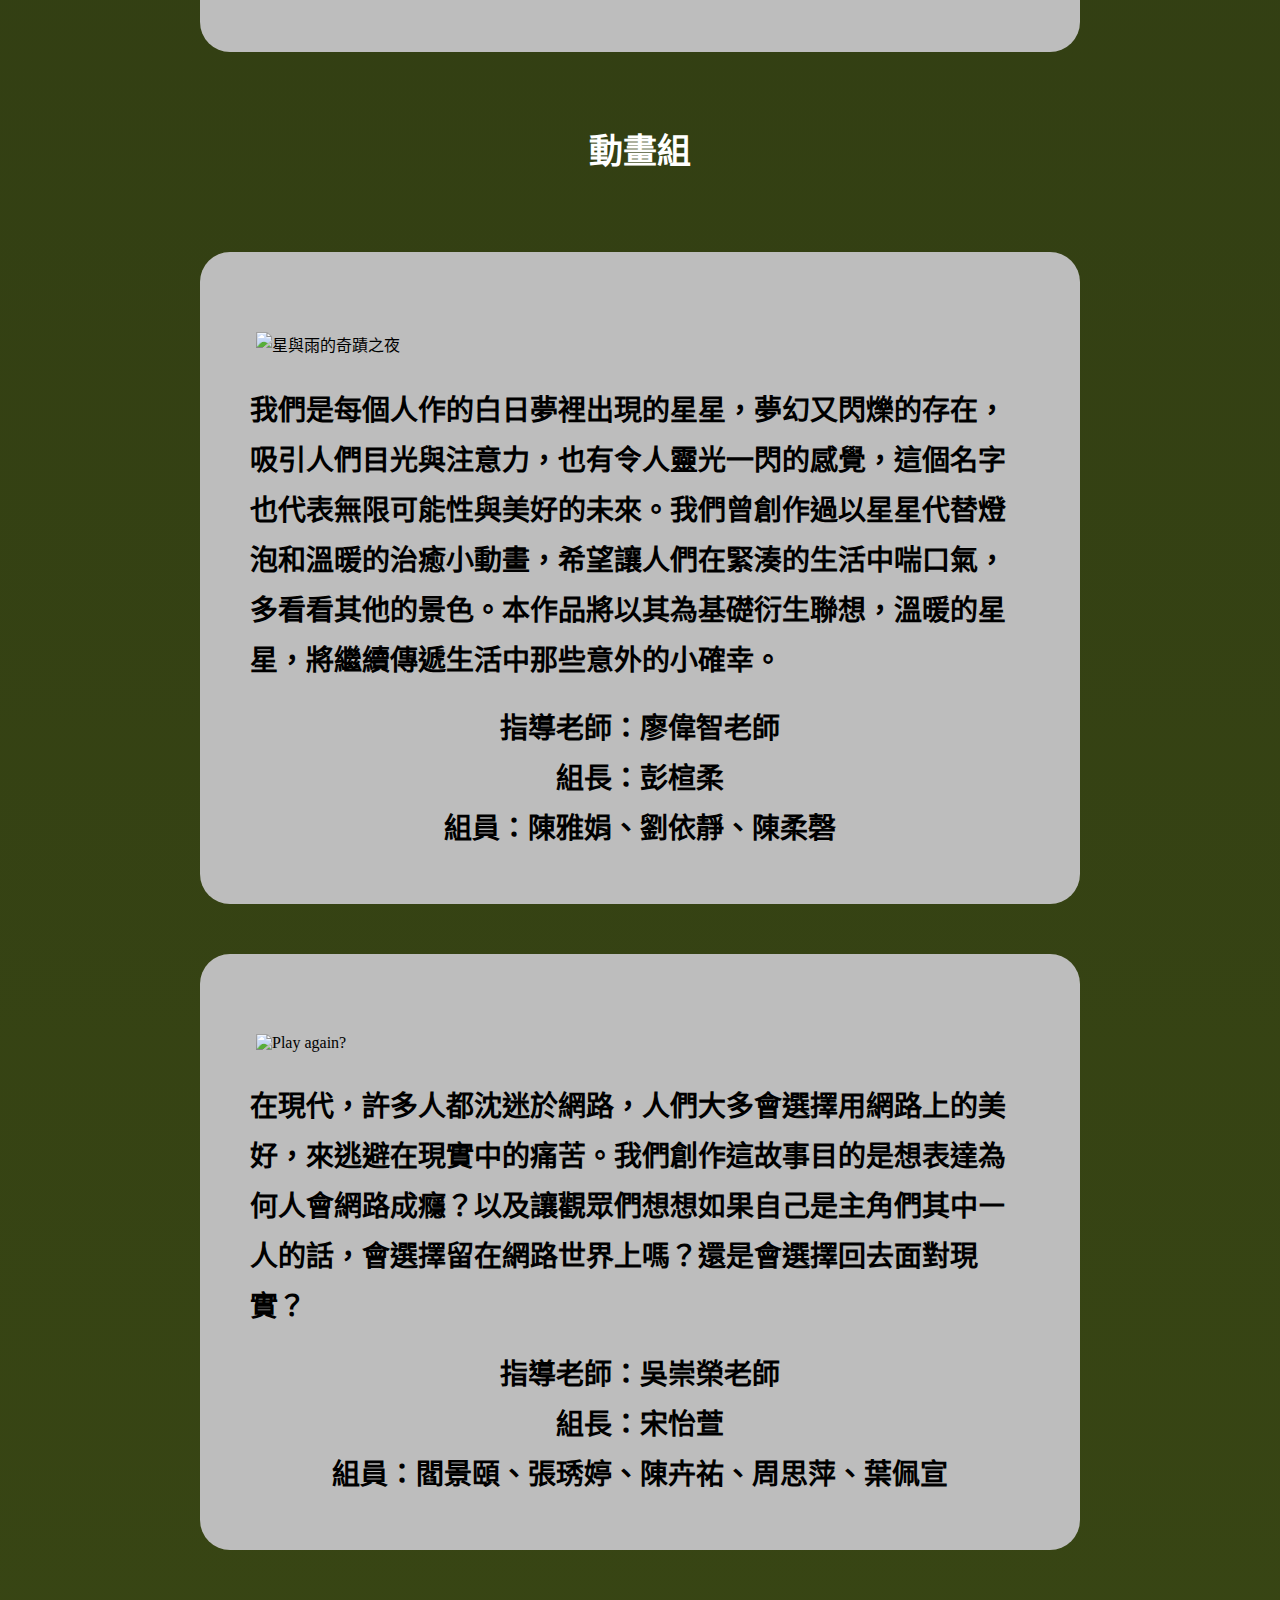
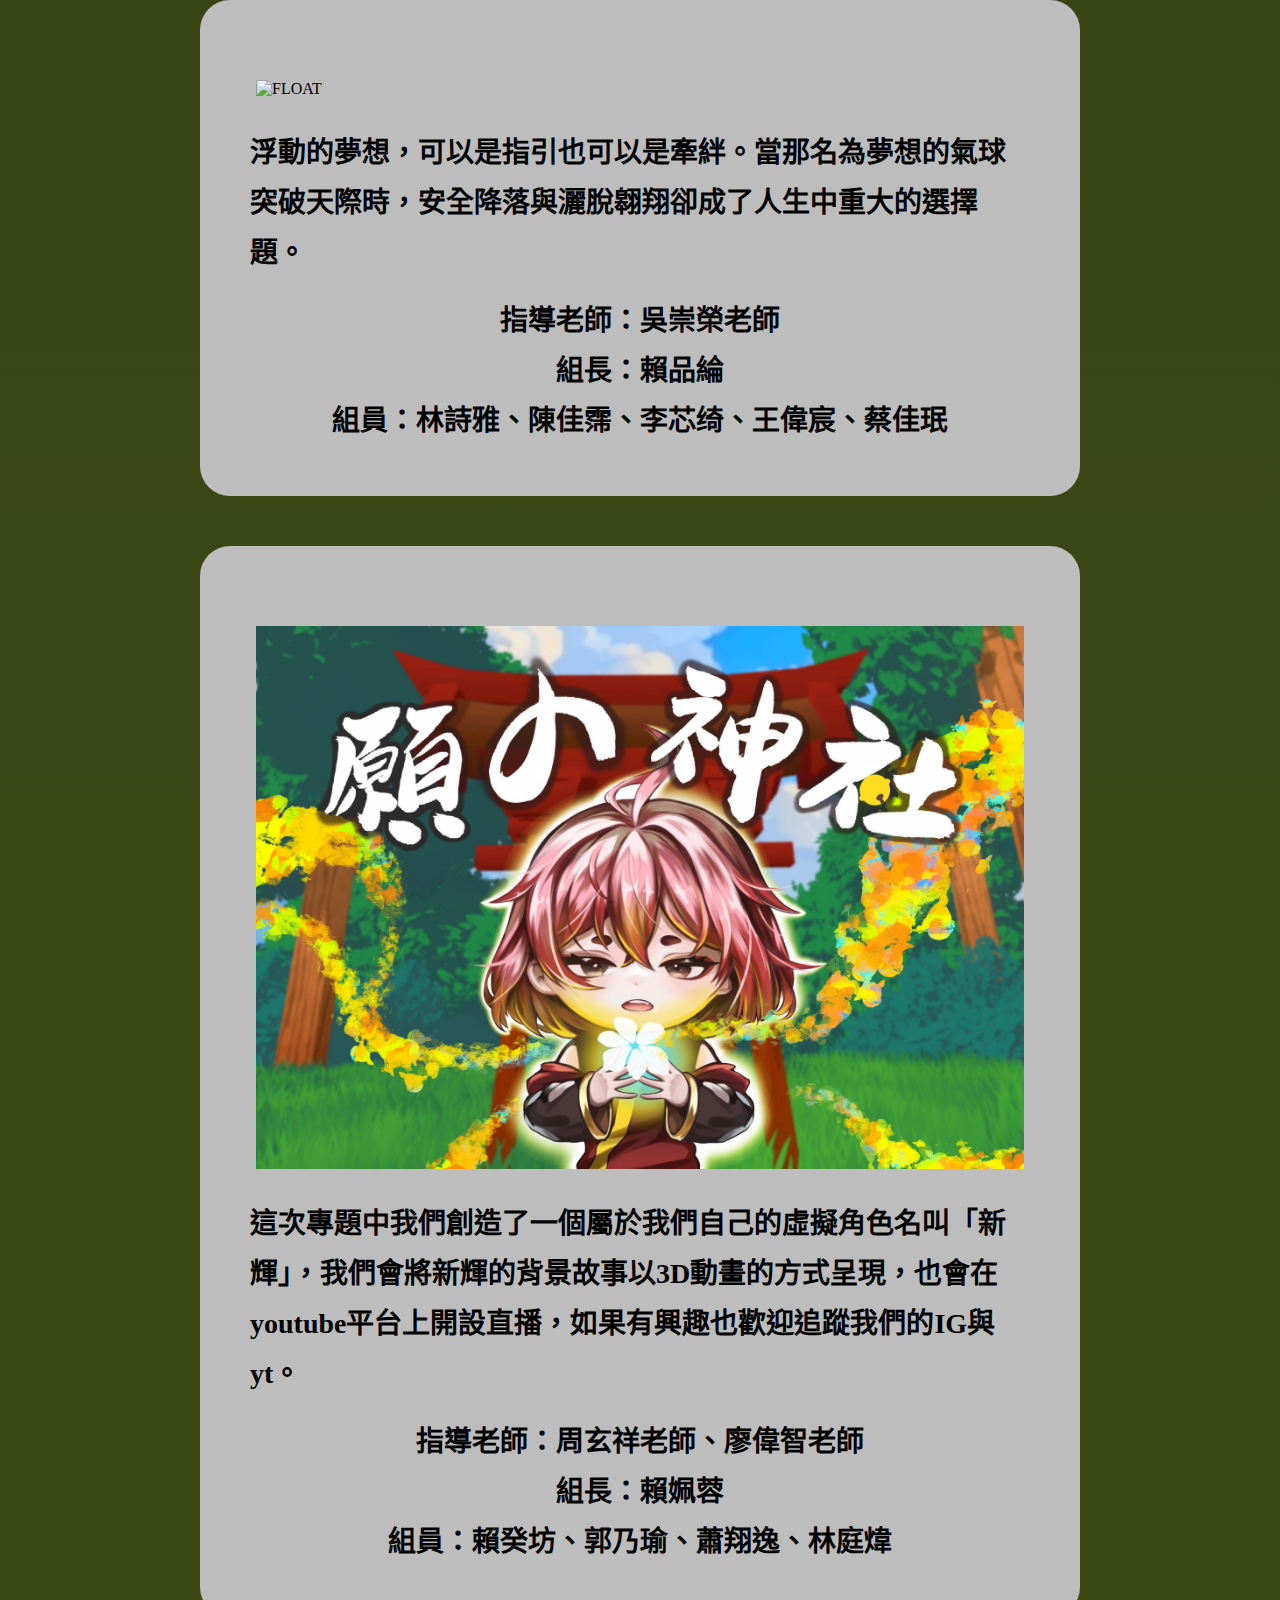
==== commit 66f20ebc: "Add files via upload" ====
--- a/index.html
+++ b/index.html
@@ -11,10 +11,10 @@
 <body>
     <header>
         <button class="menu">&#9776;</button>
-    <h1><img src="image/LOGO.png"></h1>
-    <button id="btnAbout"><b>關於我們</b></button>
-    <button><b>作品介紹</b></button>
-    <button><b>展覽資訊</b></button>
+        <h1><img src="image/LOGO.png"></h1>
+        <button class="btnAbout" id="btnAbout"><b>關於我們</b></button>
+        <button class="btnPortfolio" id="btnPortfolio"><b>作品介紹</b></button>
+        <button class="btnInfo"id="btnInfo"><b>展覽資訊</b></button>
     </header>
 
     <main>  
--- a/style.css
+++ b/style.css
@@ -31,7 +31,7 @@
     margin: 20px;
     font-size: 24px;
 }
-header button{
+header .btnAbout, header .btnPortfolio, header .btnInfo{
     display: inline;
     line-height: 100px;
     background-color: rgb(93, 130, 43);
@@ -41,7 +41,7 @@
     width: 150px;
     font-size: 24px;
 }
-header button:hover{
+header .btnAbout:hover, header .btnPortfolio:hover, header .btnInfo:hover{
     background-color: rgb(94, 116, 27);
 } 
 /*導覽列的連結*/
@@ -133,6 +133,7 @@
         color: white;
         font-size: 35px;
         border: none;
+        position: absolute;
         height: 80px;
         width: 180vw;
     }
@@ -144,13 +145,9 @@
     header ul{
         display: none;
     }
-    header button{
+    header .btnAbout, header .btnPortfolio, header .btnInfo{
         display: none;
-        float: left;
     }
-    header button:hover{
-        background-color: rgb(93, 130, 43)
-    } 
     h2{
         font-size: 32px;
     }
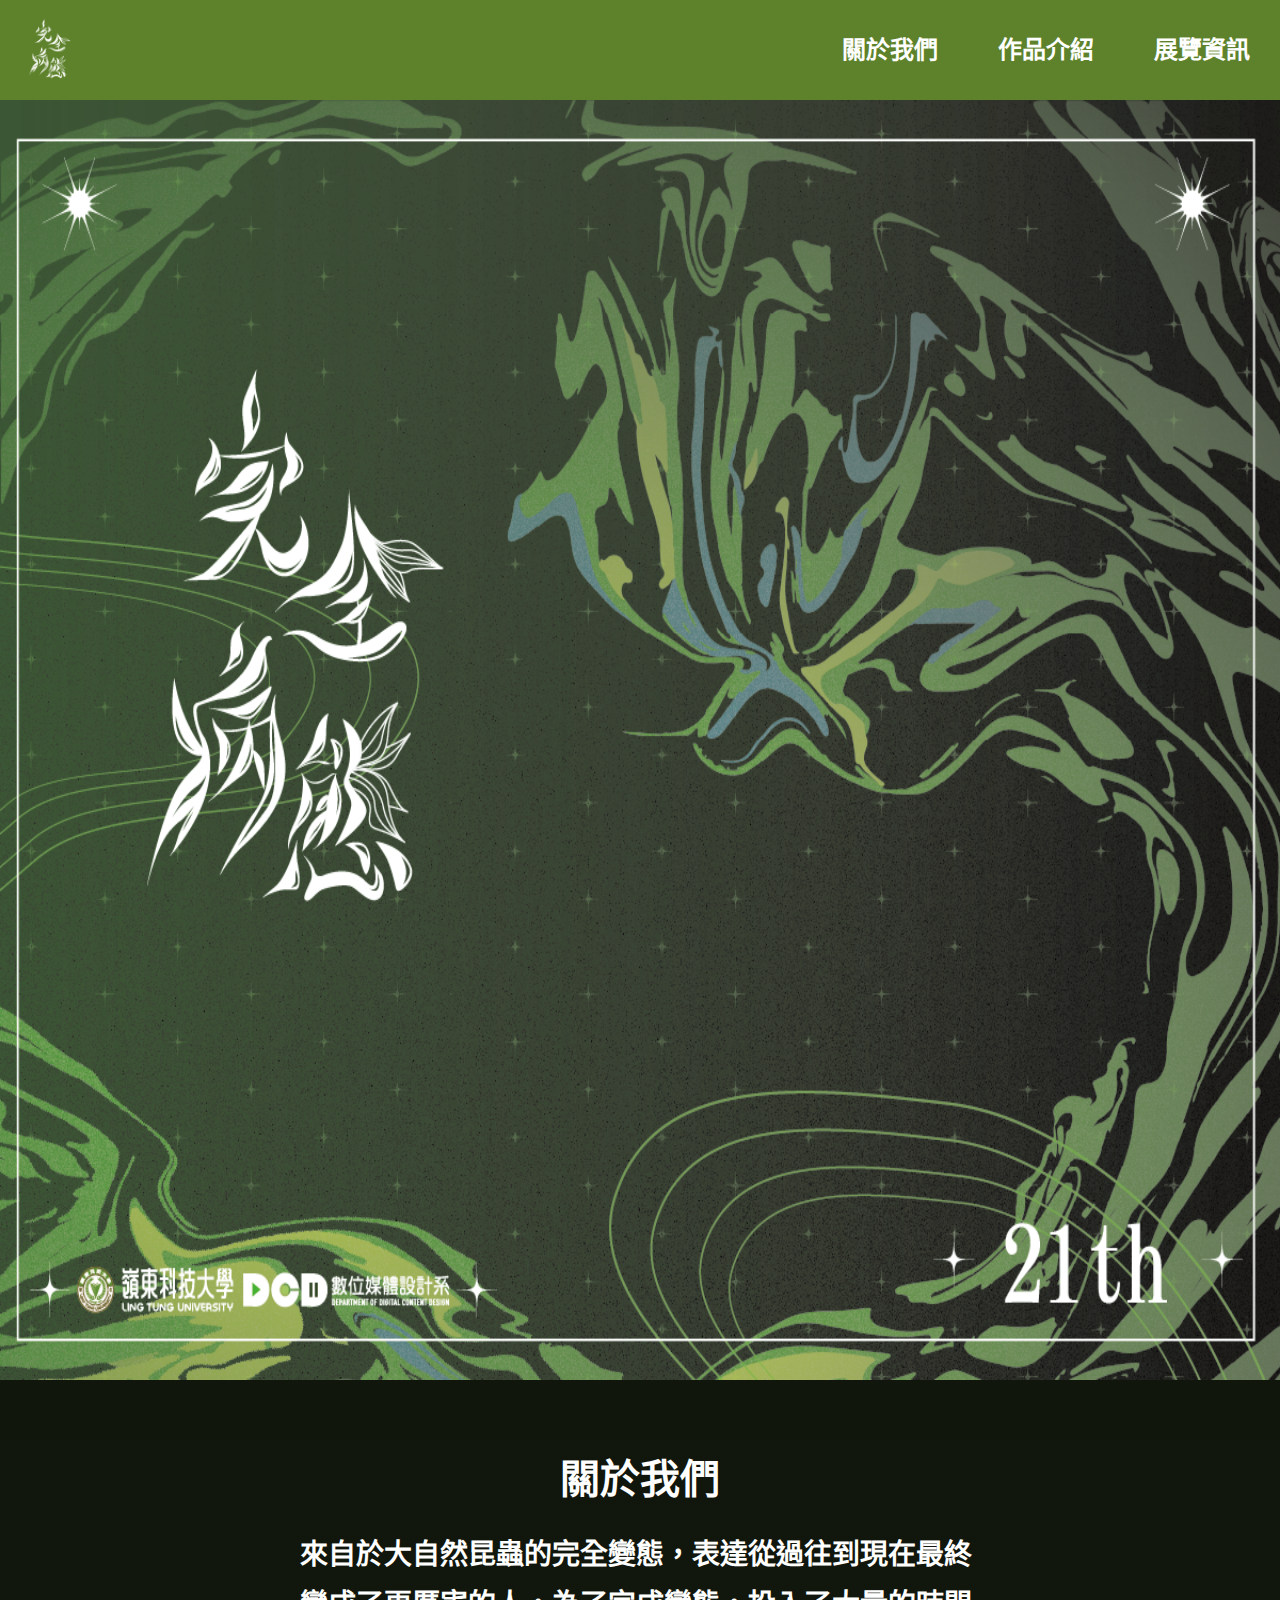
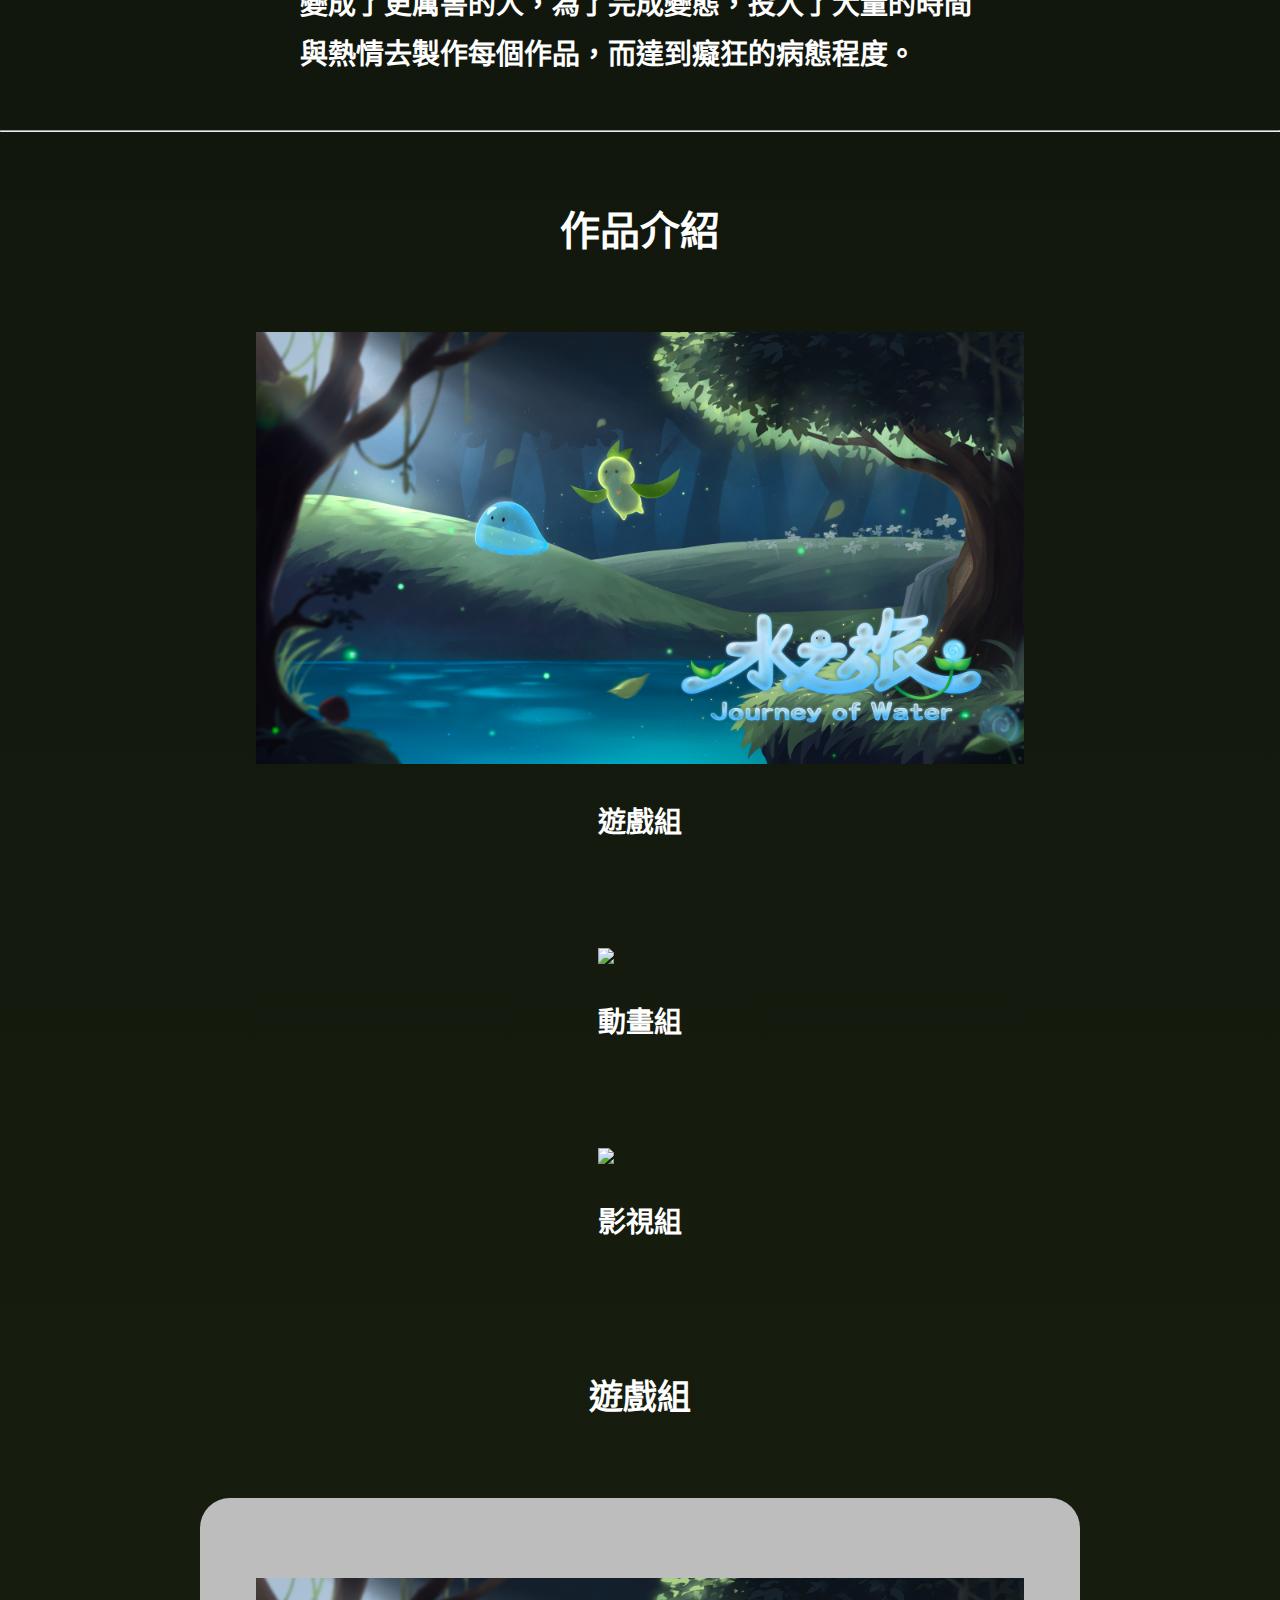
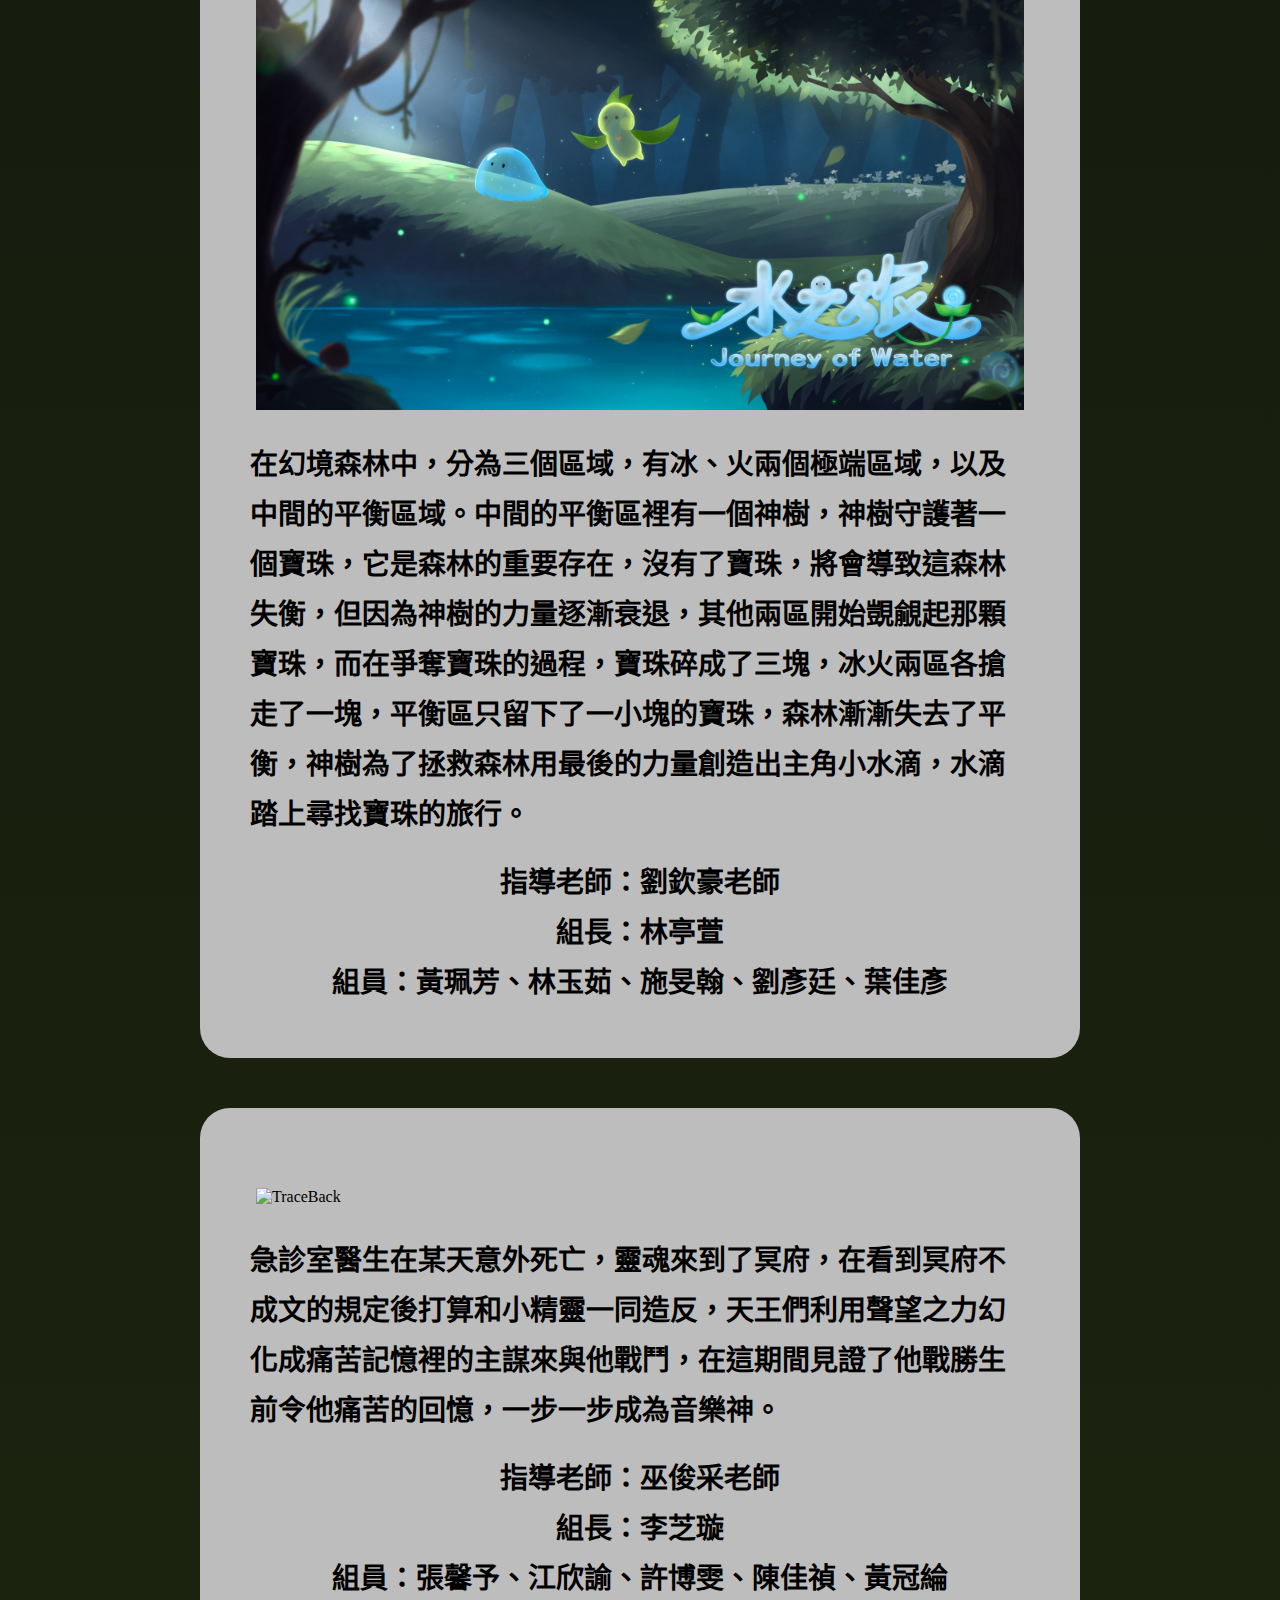
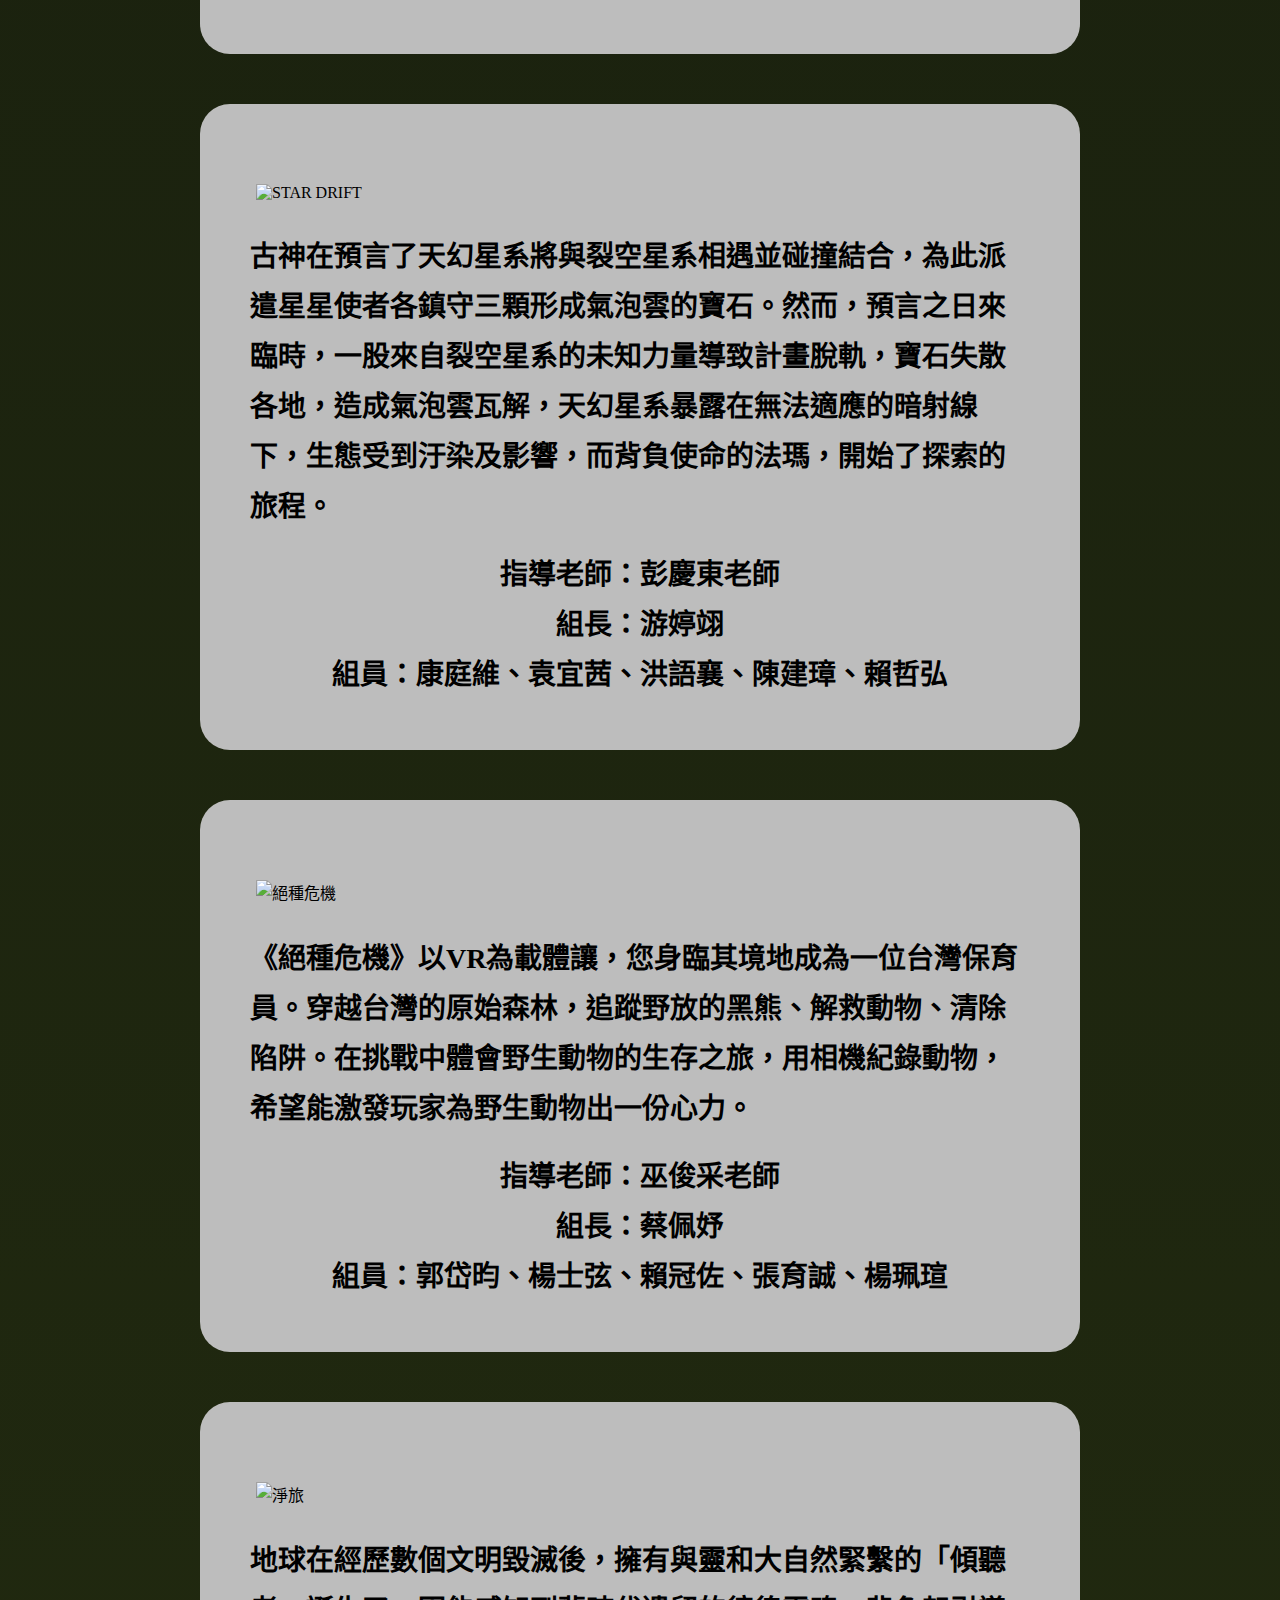
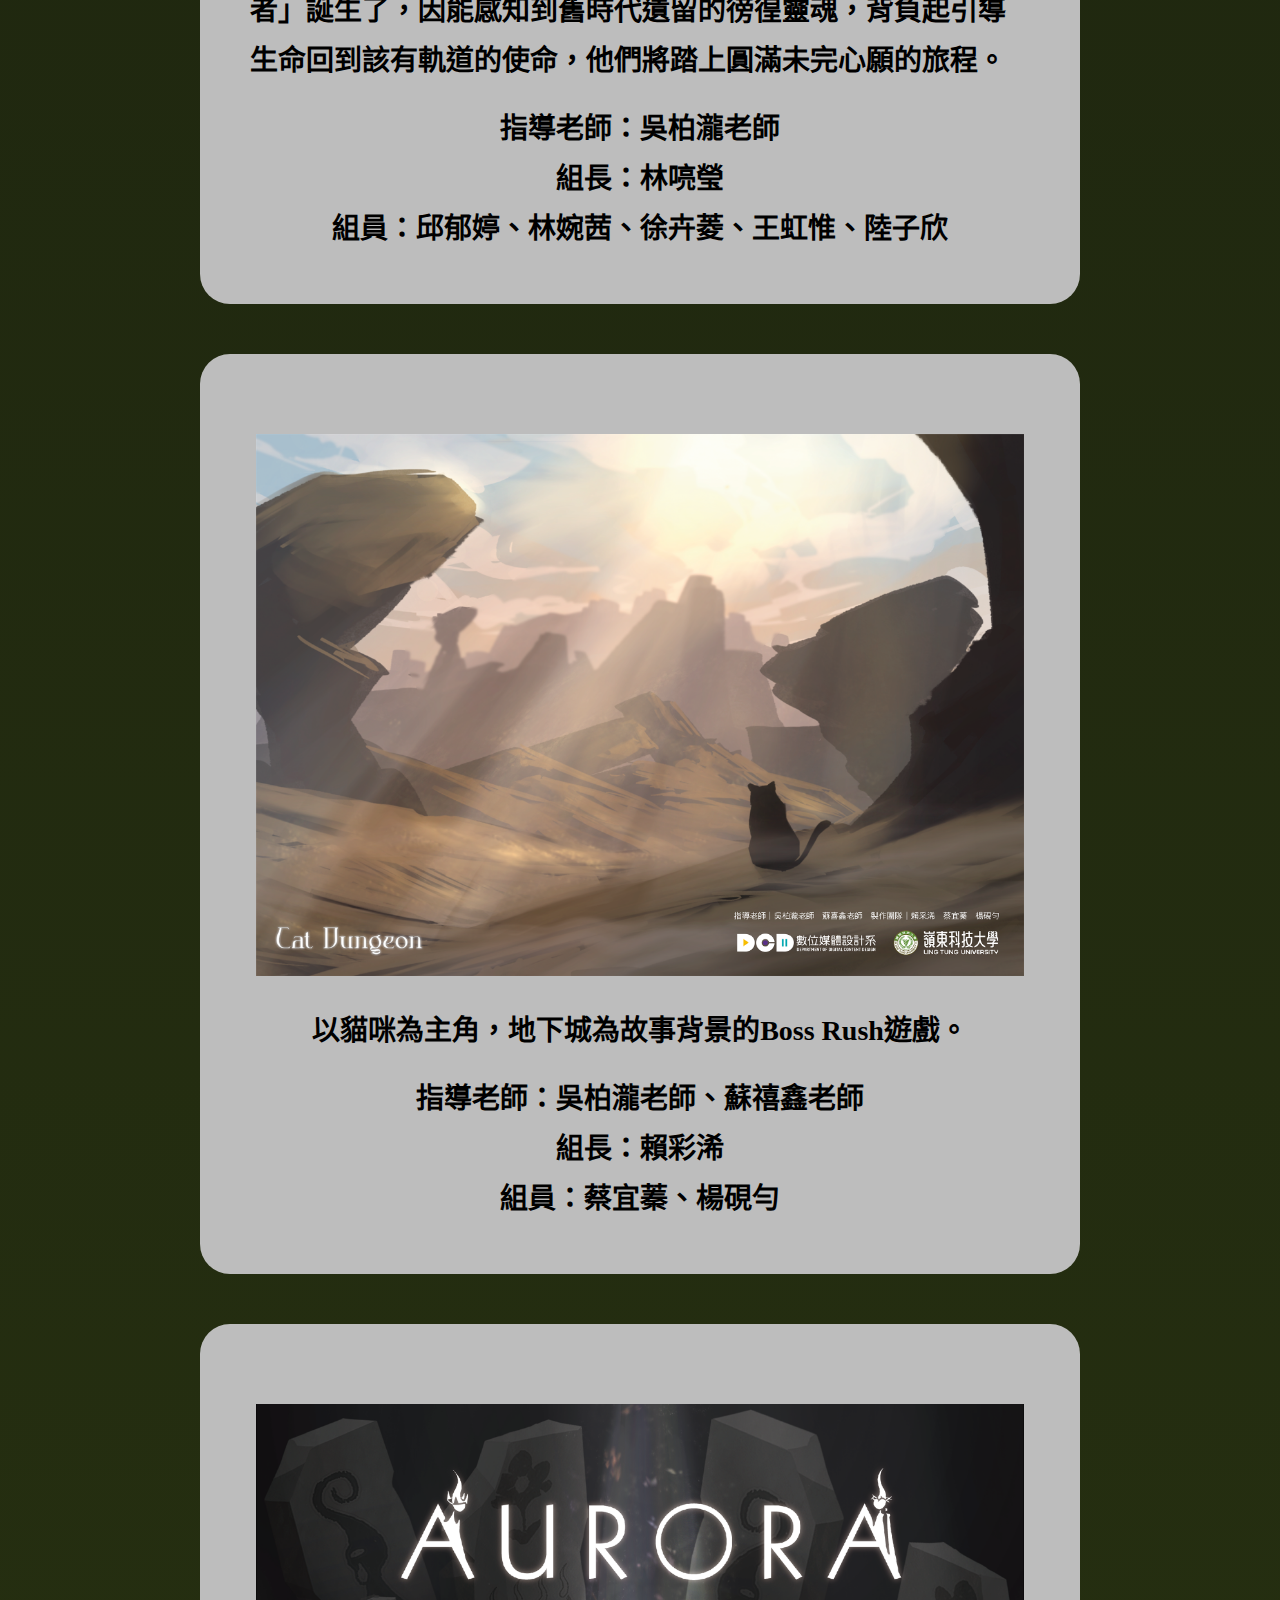
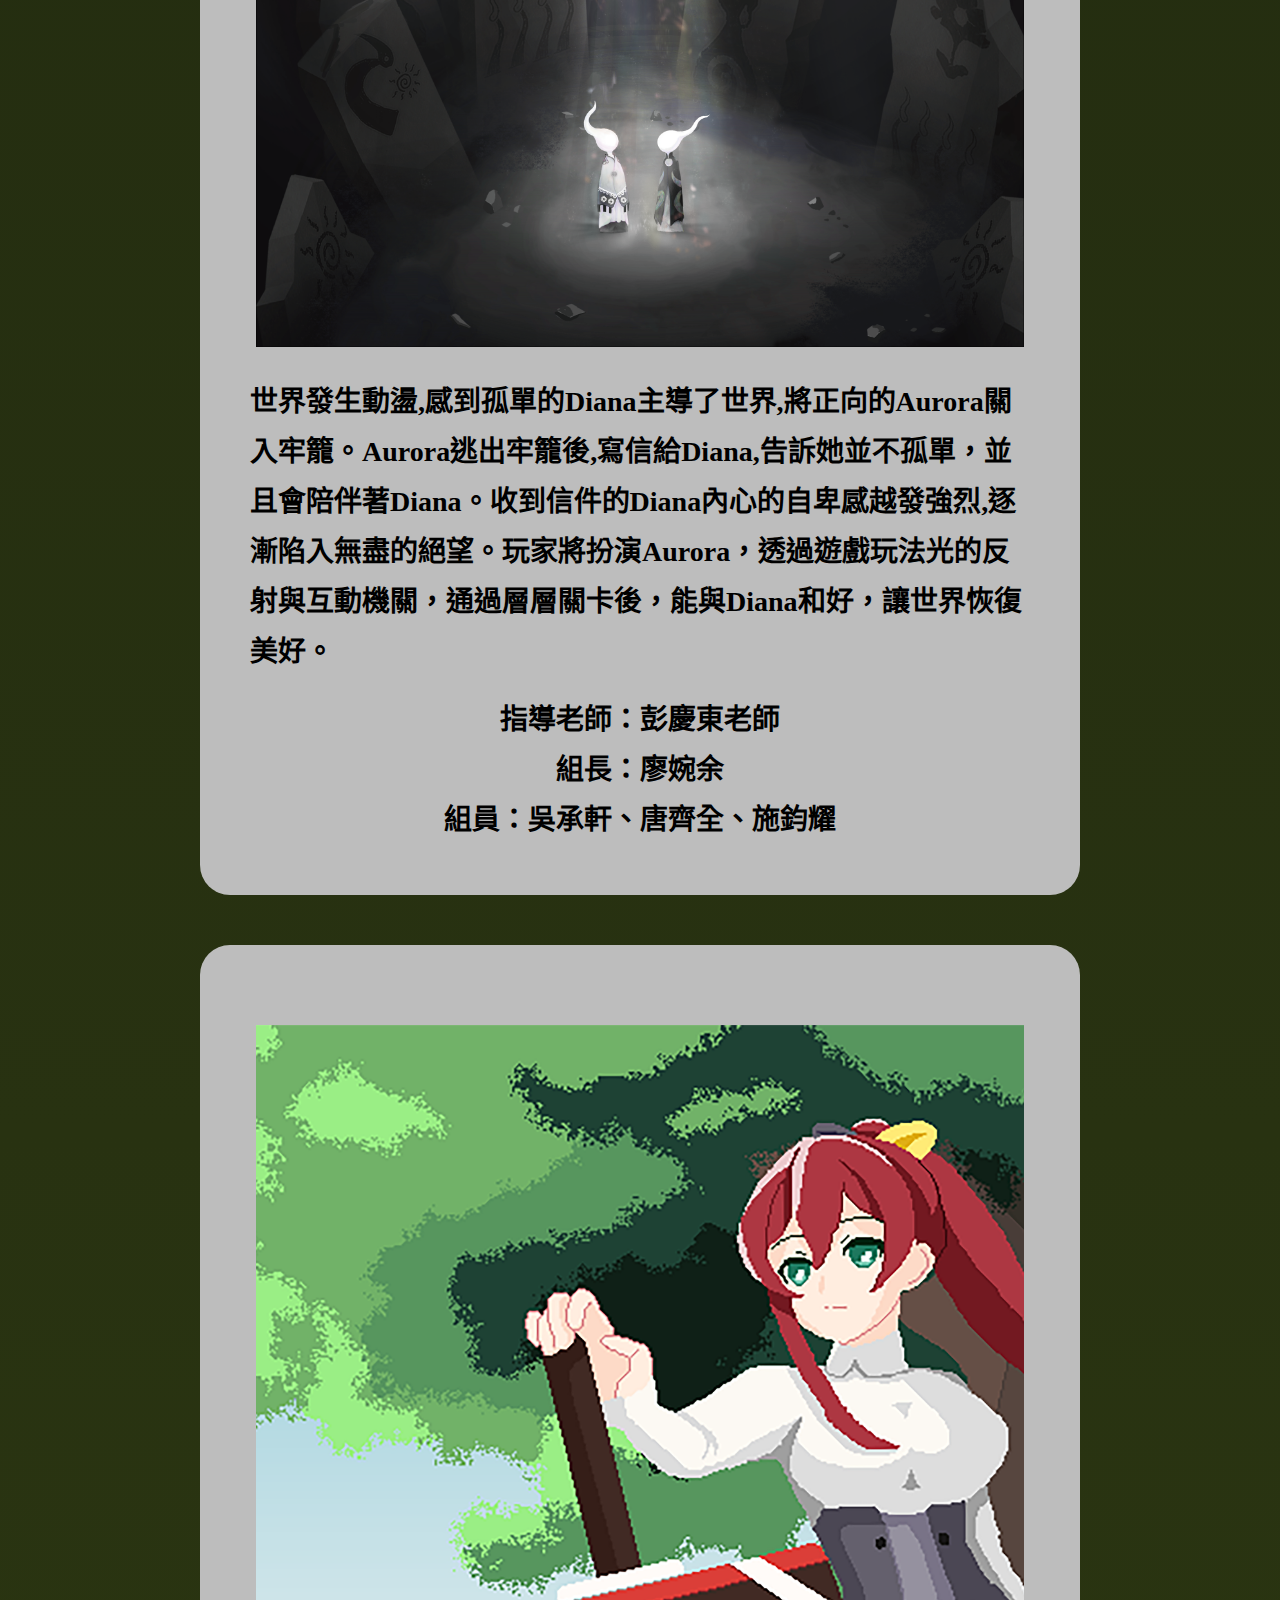
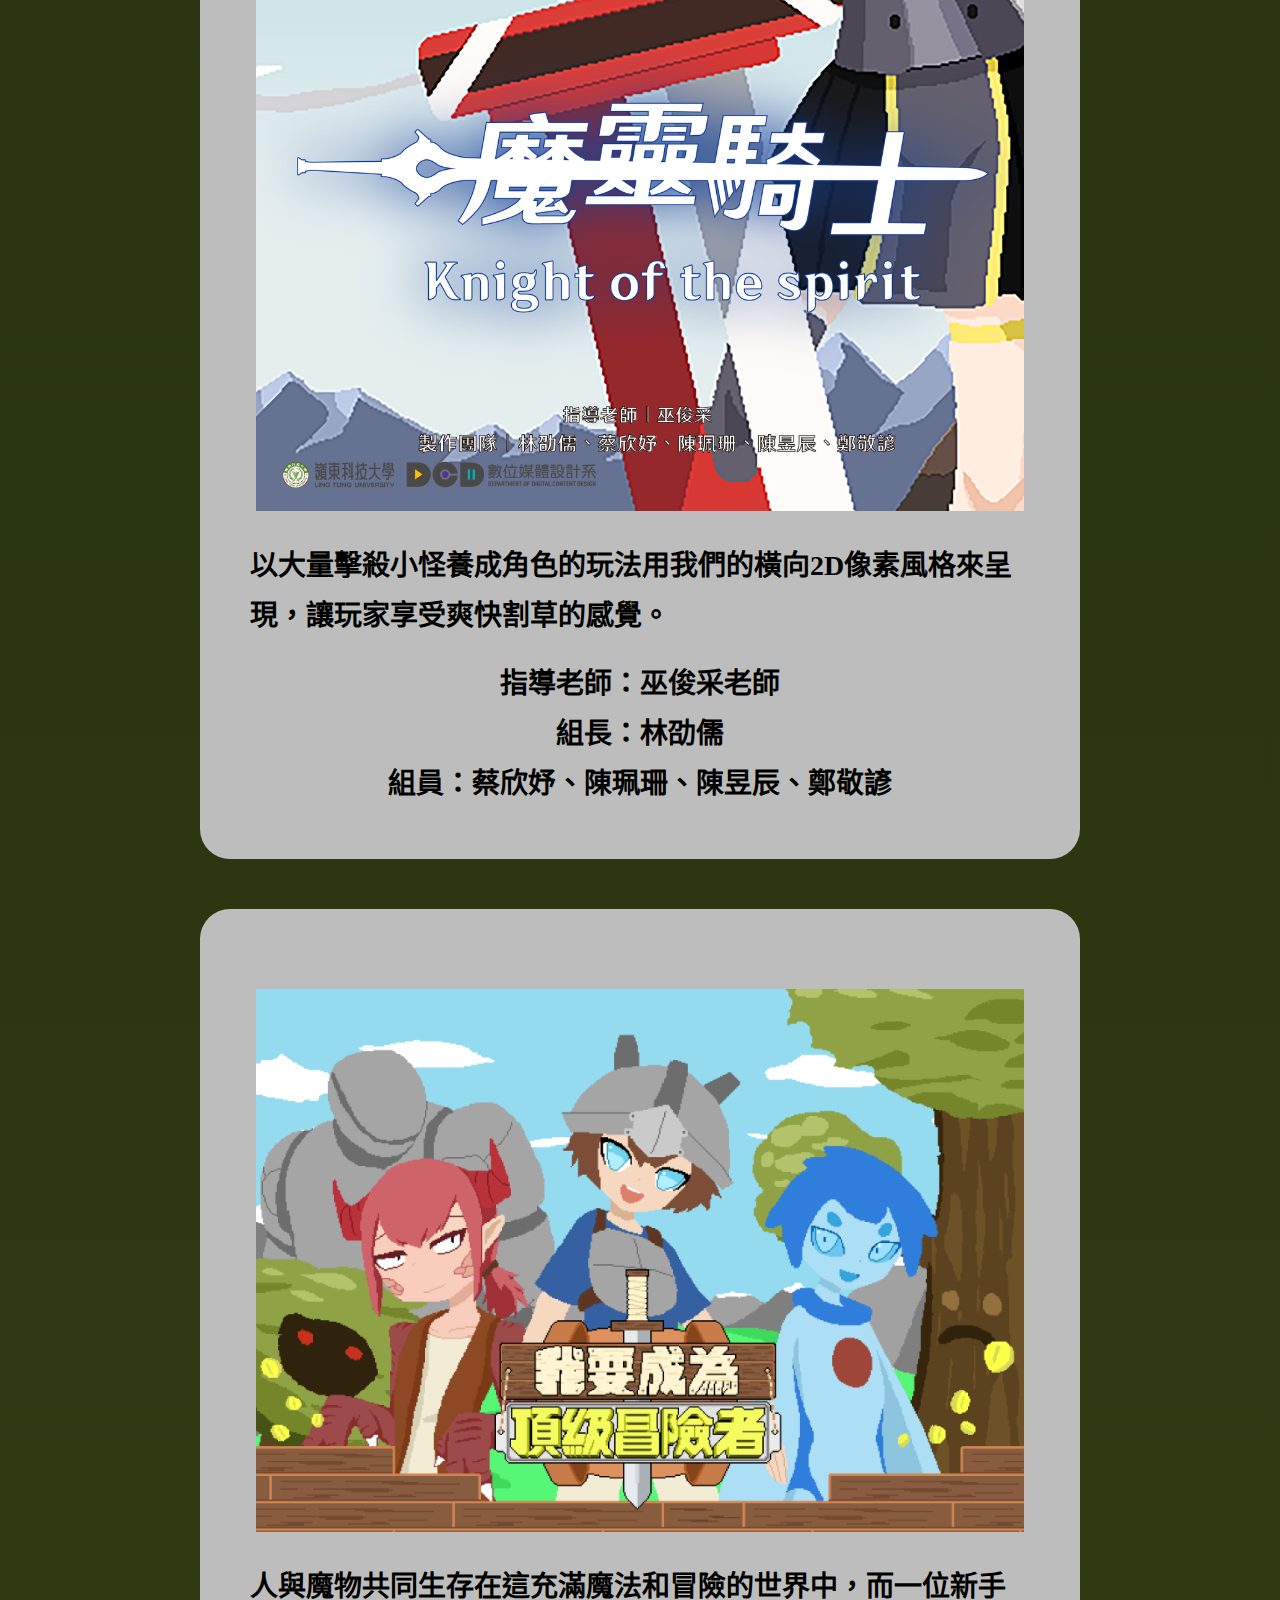
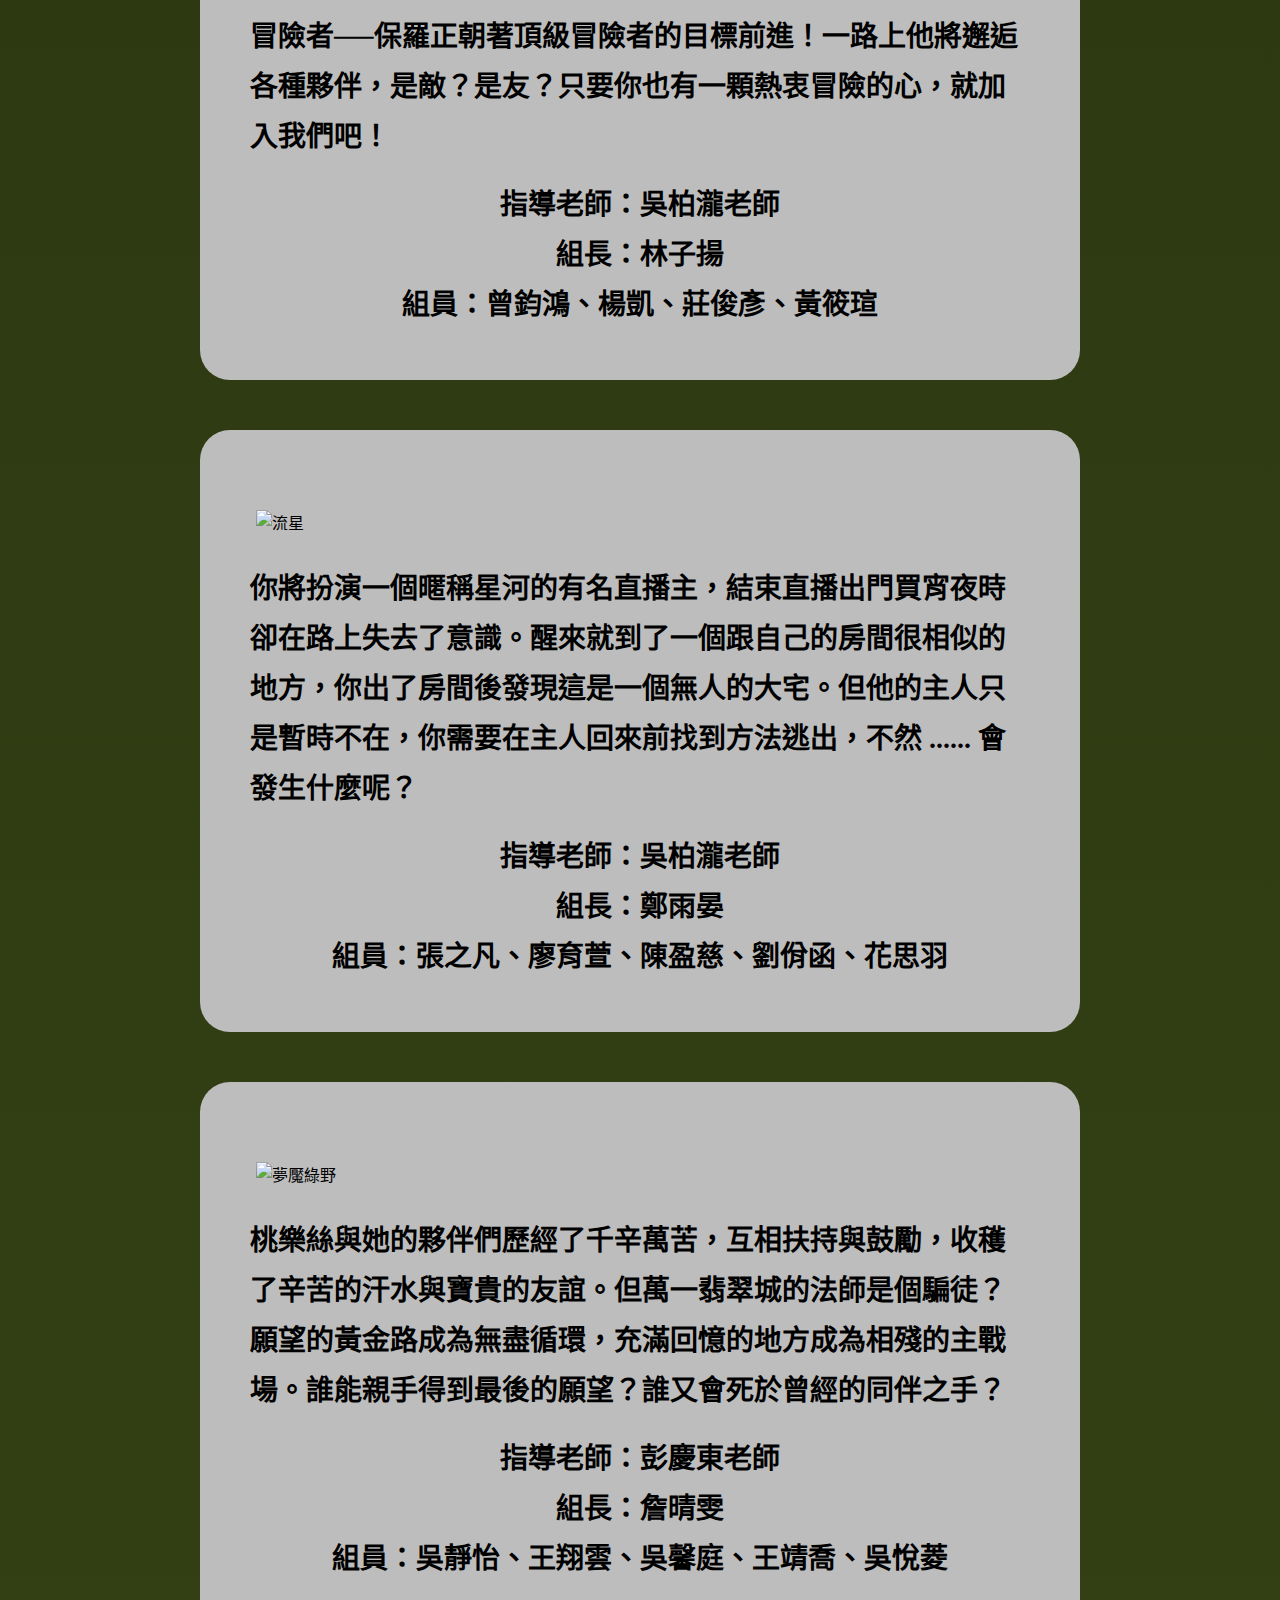
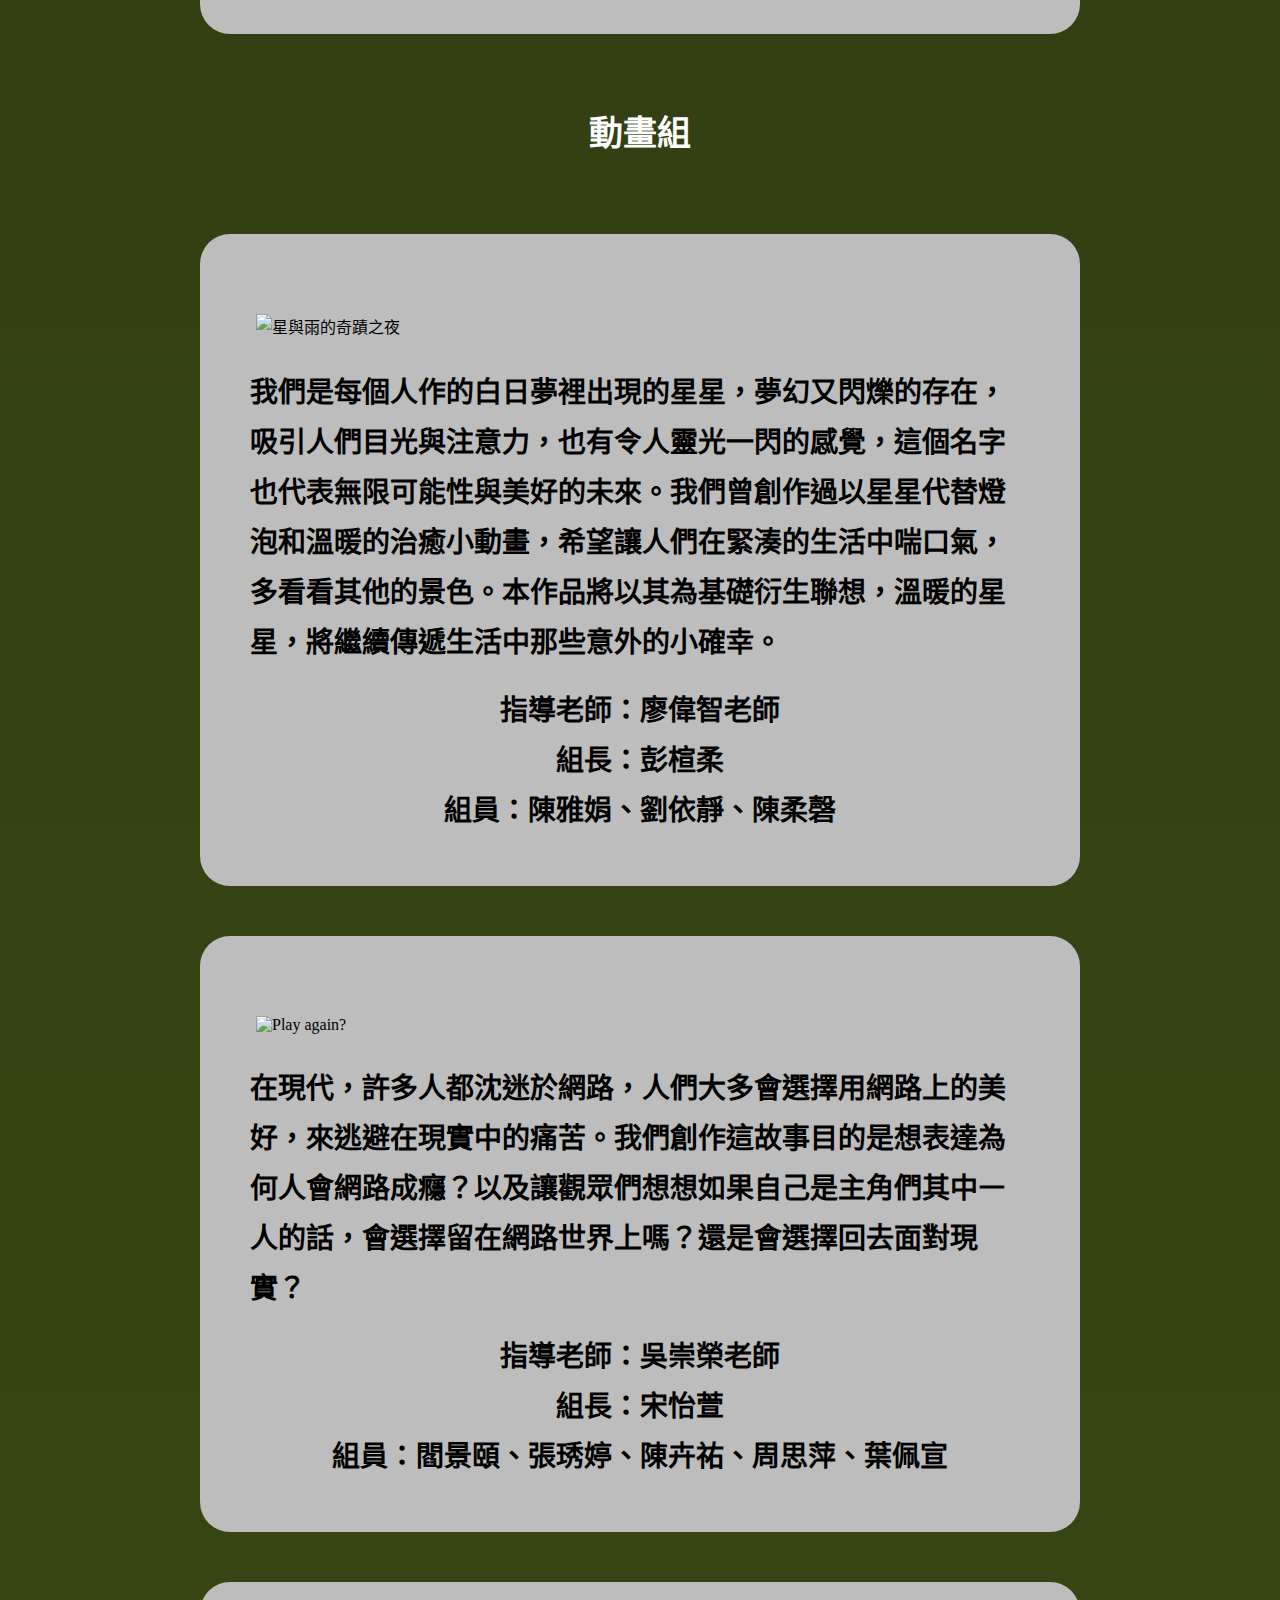
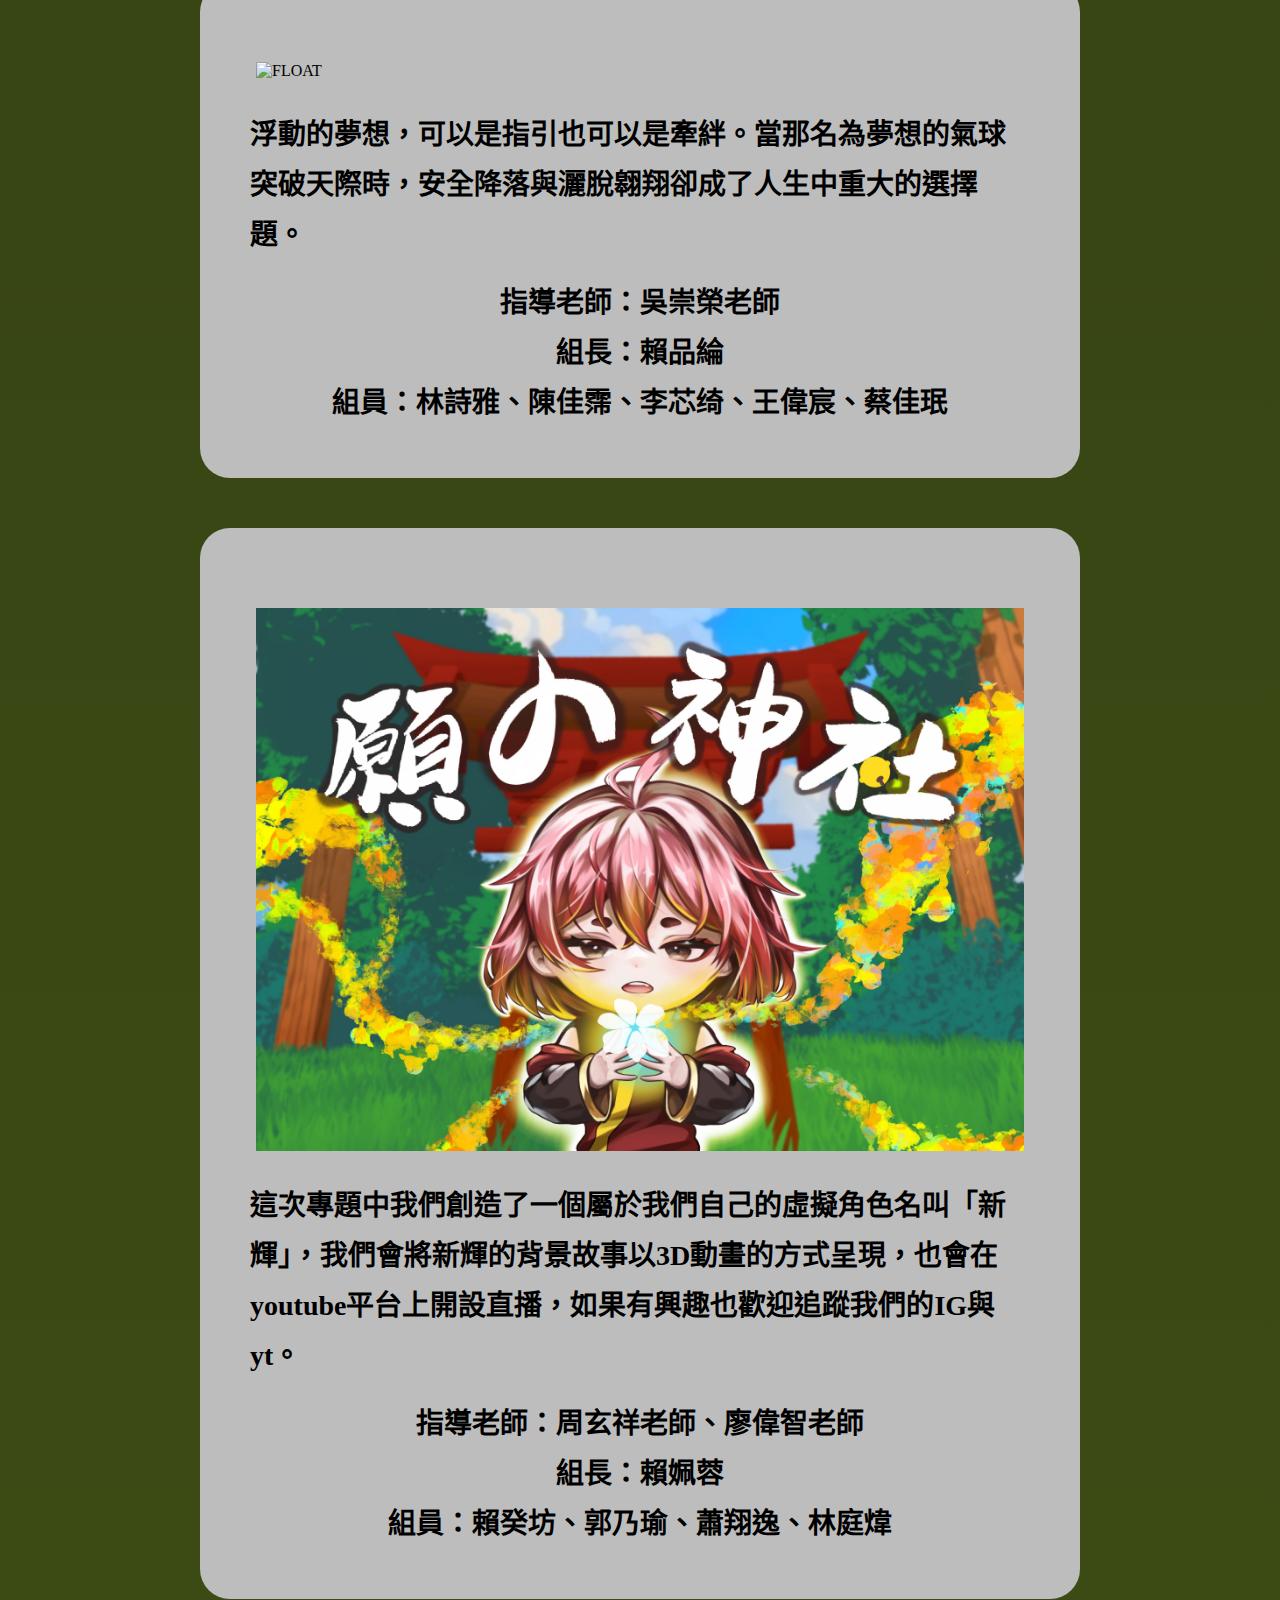
==== commit 3a505bf3: "Add files via upload" ====
--- a/index.html
+++ b/index.html
@@ -12,42 +12,45 @@
     <header>
         <button class="menu">&#9776;</button>
         <h1><img src="image/LOGO.png"></h1>
-        <button class="btnAbout" id="btnAbout"><b>關於我們</b></button>
-        <button class="btnPortfolio" id="btnPortfolio"><b>作品介紹</b></button>
-        <button class="btnInfo"id="btnInfo"><b>展覽資訊</b></button>
+        <ul>
+            <li><a href="#about"><b>關於我們</b></a></li>
+            <li><a href="#portfolio"><b>作品介紹</b></a></li>
+            <li><a href="#info"><b>展覽資訊</b></a></li>
+        </ul>
     </header>
 
     <main>  
-    <div class="title"></div>
-
-    <section class="about">
+    <div id="title"></div>
+
+    <section id="about">
     <h2>關於我們</h2>
     <p><b>來自於大自然昆蟲的完全變態，表達從過往到現在最終變成了更厲害的人，為了完成變態，投入了大量的時間與熱情去製作每個作品，而達到癡狂的病態程度。</b></p>
     </section>
 
     <hr/>
 
-    <section class="portfolio">
+    <section id="portfolio">
         <h2>作品介紹</h2>
-        <div>
+
+        <a href="#game"><div>
             <img src="image/遊戲組/遊戲組-ㄨㄚˊ-水之旅/水之旅_主視覺.png" width="768" />
             <p><b>遊戲組</b></p>
-        </div>>
-        
-        <div>
+        </div></a>
+        
+        <a href="#animation"><div>
             <img src="image/動畫組/動畫組-白日夢流星-Tha Miracle Night of Rainy Stars星與雨的奇蹟之夜/星與雨_主視覺.png" width="768"/>
             <p><b>動畫組</b></p>
-        </div>
+        </div></a>
        
-        <div>
+        <a href="#movie"><div>
             <img src="image/影視組/影視組 離別沒有吉時/離別沒有吉時_主視覺.png" width="768"/>
             <p><b>影視組</b></p>
-        </div>
+        </div></a>
     </section>
 
     <h3>遊戲組</h3>
 
-    <section class="game">
+    <section id="game">
         
         <section>
         <img src="image/遊戲組/遊戲組-ㄨㄚˊ-水之旅/水之旅_主視覺.png" width="768" alt="水之旅"/>
@@ -164,7 +167,7 @@
 
     <h3>動畫組</h3>
 
-    <section class="animation">
+    <section id="animation">
         
         <section>
             <img src="image/動畫組/動畫組-白日夢流星-Tha Miracle Night of Rainy Stars星與雨的奇蹟之夜/星與雨_主視覺.png" width="768" alt="星與雨的奇蹟之夜"/>
@@ -269,7 +272,7 @@
 
     <h3>影視組</h3>
 
-    <section class="movie">
+    <section id="movie">
         
         <section>
             <img src="image/影視組/影視組-那年, 回家/那年回家_主視覺.jpg" width="768" alt="那年回家"/>
@@ -349,7 +352,7 @@
     
     </section>
 
-    <section class = "info">
+    <section id = "info">
     <h2>展覽資訊</h2>
 
     <div>
--- a/style.css
+++ b/style.css
@@ -2,7 +2,6 @@
 *{
     margin: 0;
 }
-
 header{
     background-color: rgb(93, 130, 43);
     height: 100px;
@@ -21,31 +20,17 @@
     width: 100px;
     text-indent: -999px;
 }
-header ul{
-    position: absolute;
-    right: 40px;
+
+ul{
+    display: flex;
+    list-style-type: none;
     line-height: 100px;
+    justify-content: flex-end;
 }
-header li{
-    display: inline;
-    margin: 20px;
+/*導覽列的連結*/
+li a{
+    padding: 0px 30px;
     font-size: 24px;
-}
-header .btnAbout, header .btnPortfolio, header .btnInfo{
-    display: inline;
-    line-height: 100px;
-    background-color: rgb(93, 130, 43);
-    float: right;
-    border: none;
-    height: 100px;
-    width: 150px;
-    font-size: 24px;
-}
-header .btnAbout:hover, header .btnPortfolio:hover, header .btnInfo:hover{
-    background-color: rgb(94, 116, 27);
-} 
-/*導覽列的連結*/
-header a{
     text-decoration: none;
 }
 /*所有文字*/
@@ -75,54 +60,56 @@
     background-image: linear-gradient(rgb(13, 17, 12), rgb(94, 116, 27));
     padding: 100px 0px 0px 0px;
 }
-.title{
+#title{
     width: 100%;
     height: 100vw;
     background-image: url(image/Title.png);
     background-repeat: no-repeat;
     background-size: 100% 100%;
 }
-.about, .portfolio, .portfolio div, .game, .animation, .movie, .info{
+#about, #portfolio, #portfolio div, .game, .animation, .movie, #info{
     padding: 50px 0px;
 }
-.about p{
+#about p{
     padding: 0px 300px;
 }
-.portfolio img{
+#portfolio img{
     padding: 0px 0px 30px 0px; 
 }
-
-.game, .animation, .movie{
+#portfolio a{
+    text-decoration: none;
+}
+#game, #animation, #movie{
     padding: 0px 200px;
 }
-.game section, .animation section, .movie section, .portfolio{
+#game section, #animation section, #movie section, #portfolio{
     display: flex;
     flex-direction: column;
     align-items: center;
 }
-.game img, .animation img, .movie img{
+#game img, #animation img, #movie img{
     padding: 30px;   
 }
-.game section, .animation section, .movie section{
+#game section, #animation section, #movie section{
     background-color: rgb(189, 189, 189);
     border-radius: 30px;
     padding: 50px;
     margin: 50px 0px;
 }
-.game p, .animation p, .movie p{
+#game p, #animation p, #movie p{
     color: black;
 }
-.info div{
+#info div{
     display: flex;
     flex-direction: column;
     align-items: center;
 }
 
 @media screen and (max-width: 768px) {
-    .game::-webkit-scrollbar, .animation::-webkit-scrollbar, .movie::-webkit-scrollbar {
+
+    #game::-webkit-scrollbar, #animation::-webkit-scrollbar, #movie::-webkit-scrollbar {
         display: none;
     }
-
     header{
         height: 80px;
     }
@@ -142,11 +129,19 @@
         width: 80px;
         top: -5px;
     }
-    header ul{
-        display: none;
+    ul{
+        /*display: none;*/
+        position: relative;
+        top: 80px;
+        flex-direction: column;
+        align-items: flex-end;
+        line-height: 60px;
     }
-    header .btnAbout, header .btnPortfolio, header .btnInfo{
-        display: none;
+    li{
+        background-color: black;
+    }
+    li a{
+        padding: 0px, 0px;
     }
     h2{
         font-size: 32px;
@@ -161,30 +156,30 @@
     main{
         padding: 80px 0px 0px 0px;
     }
-    .about p{
+    #about p{
         padding: 0px 30px;
     }
-    .portfolio img, .game img, .animation img, .movie img{
+    #portfolio img, #game img, #animation img, #movie img{
         width: 250px;
         padding: 0px 10px;   
     }
-    .game, .animation, .movie{
+    #game, #animation, #movie{
         display: flex;
         justify-content: flex-start;
         padding: 0px 10px;
         overflow: scroll;
     }
-    .game section, .animation section, .movie section{
+    #game section, #animation section, #movie section{
         align-items: flex-start;
         padding: 40px 20px;
         margin: 0px 30px;
     }
-    .game img, .animation img, .movie img{
+    #game img, #animation img, #movie img{
         width: 250px;  
         padding: 0px 0px;
         margin: 0px 0px 30px 0px; 
     }
-    .game p, .animation p, .movie p{
+    #game p, #animation p, #movie p{
         font-size: 16px;
     }
 }